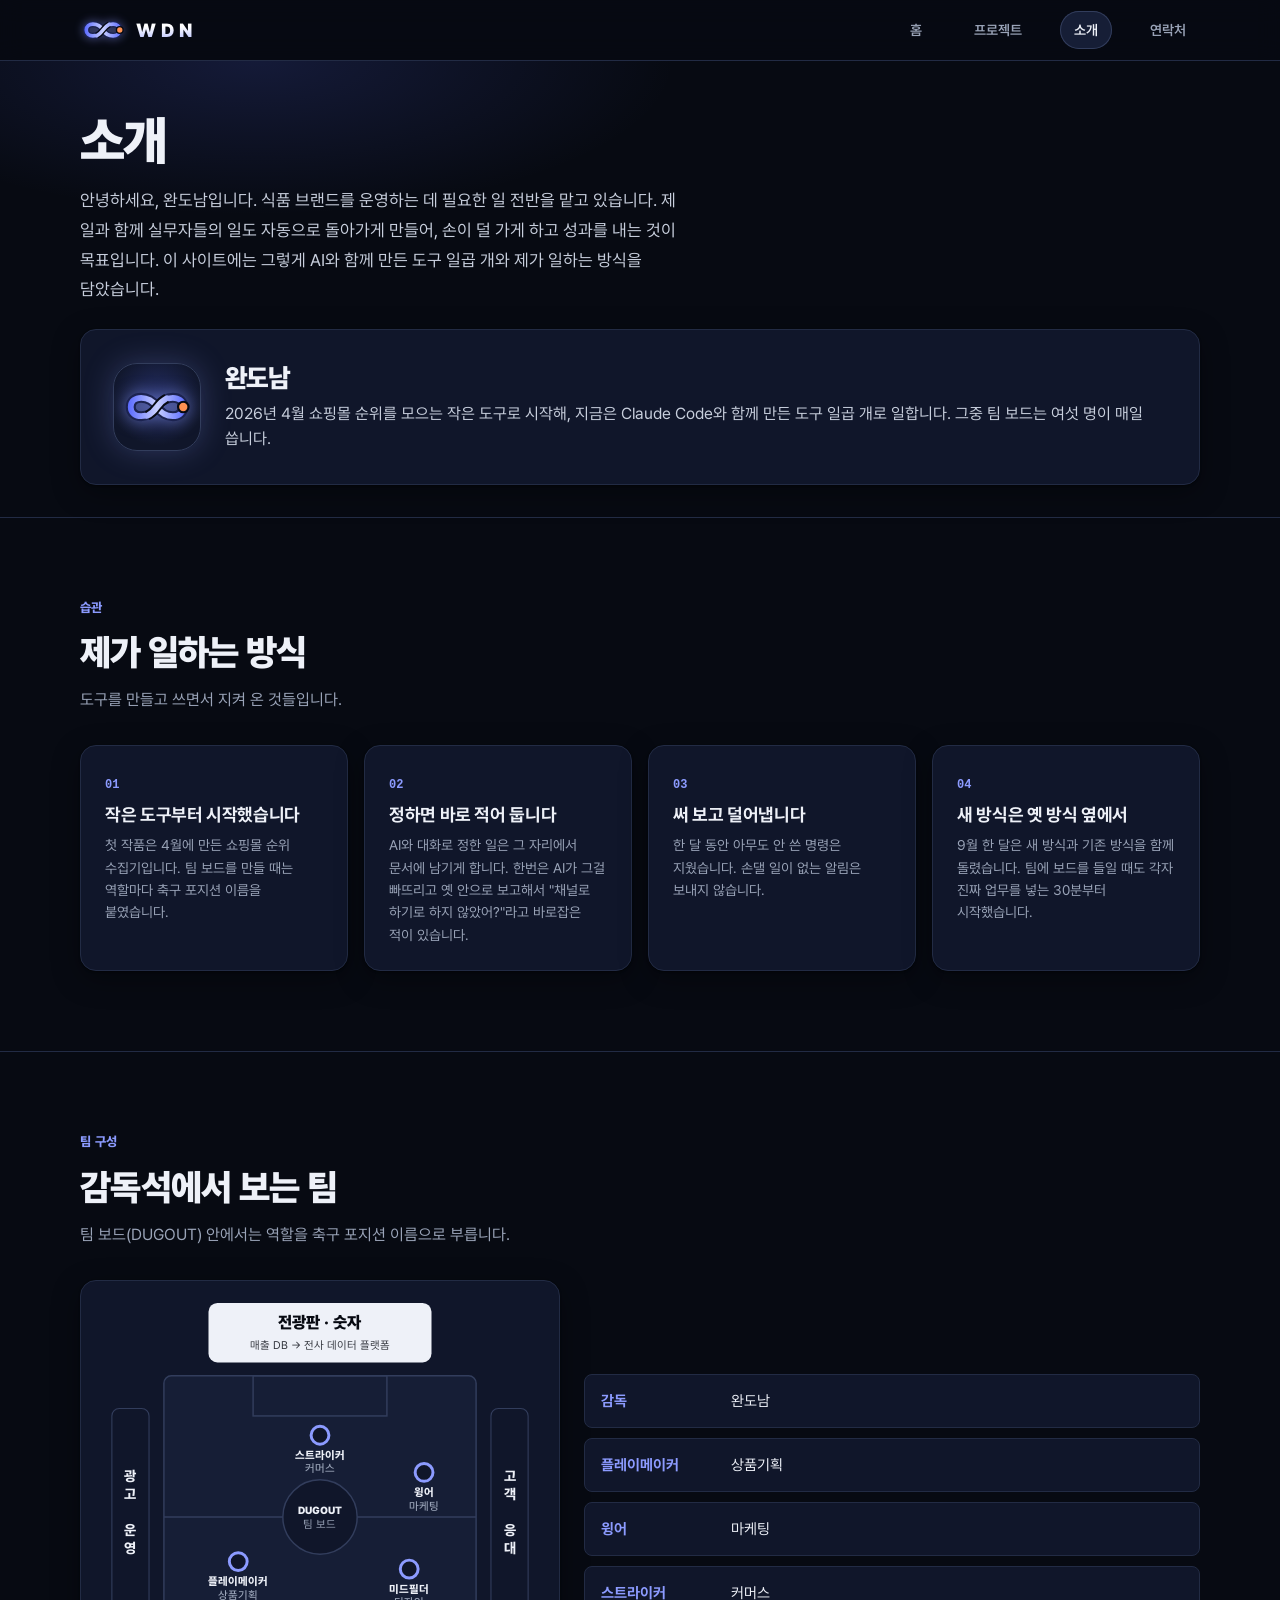
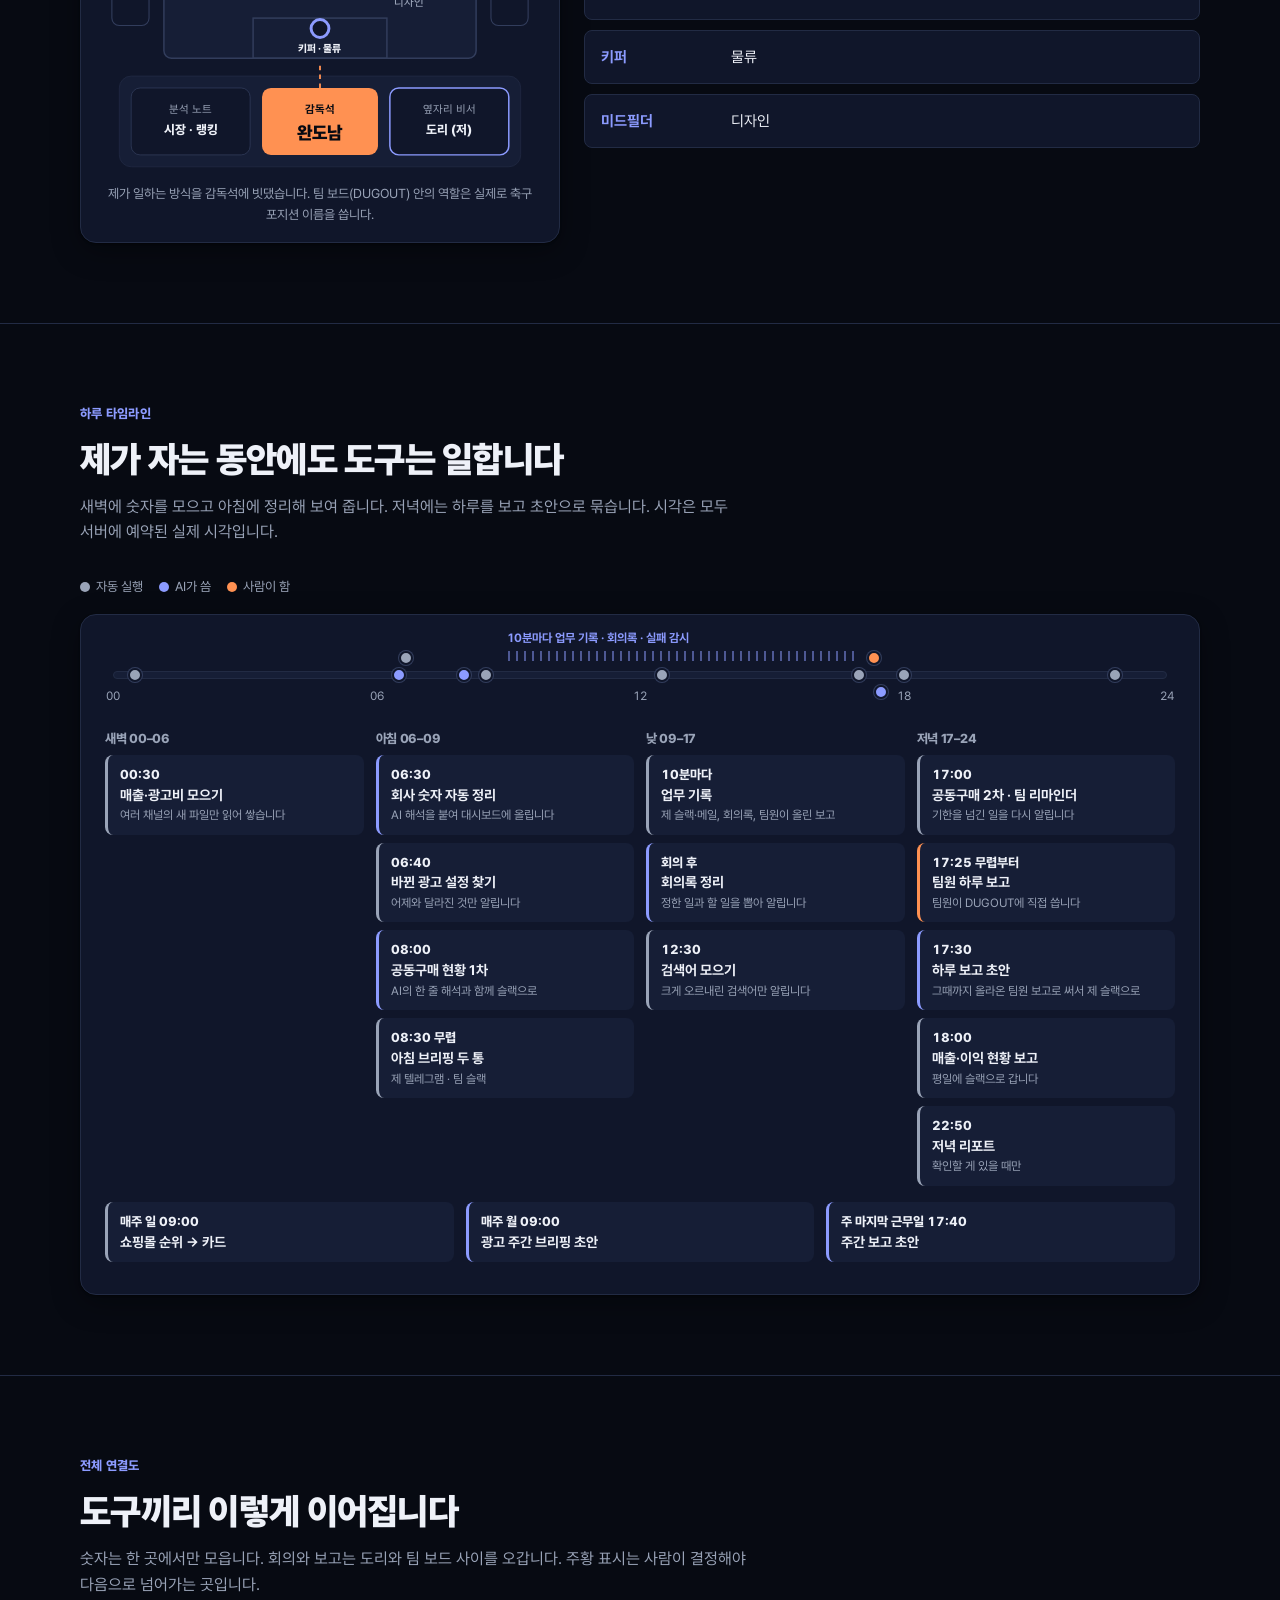
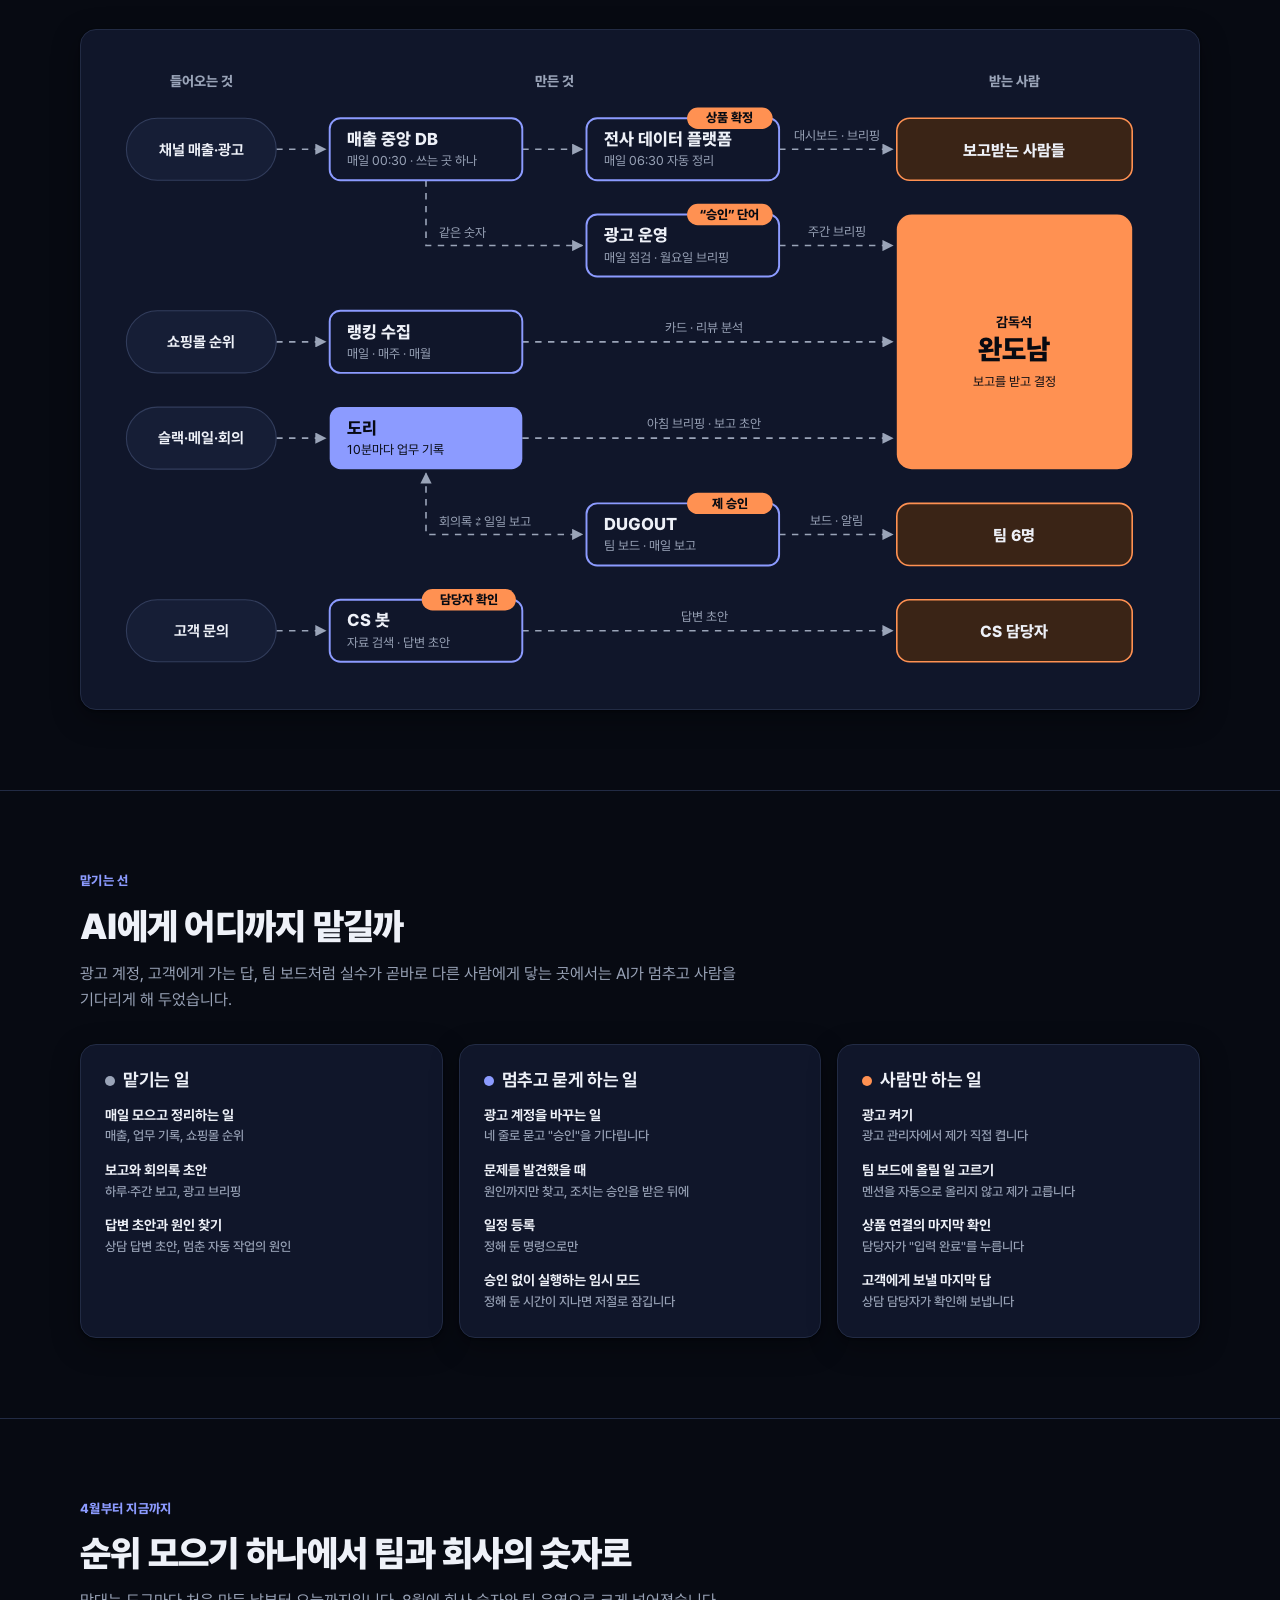
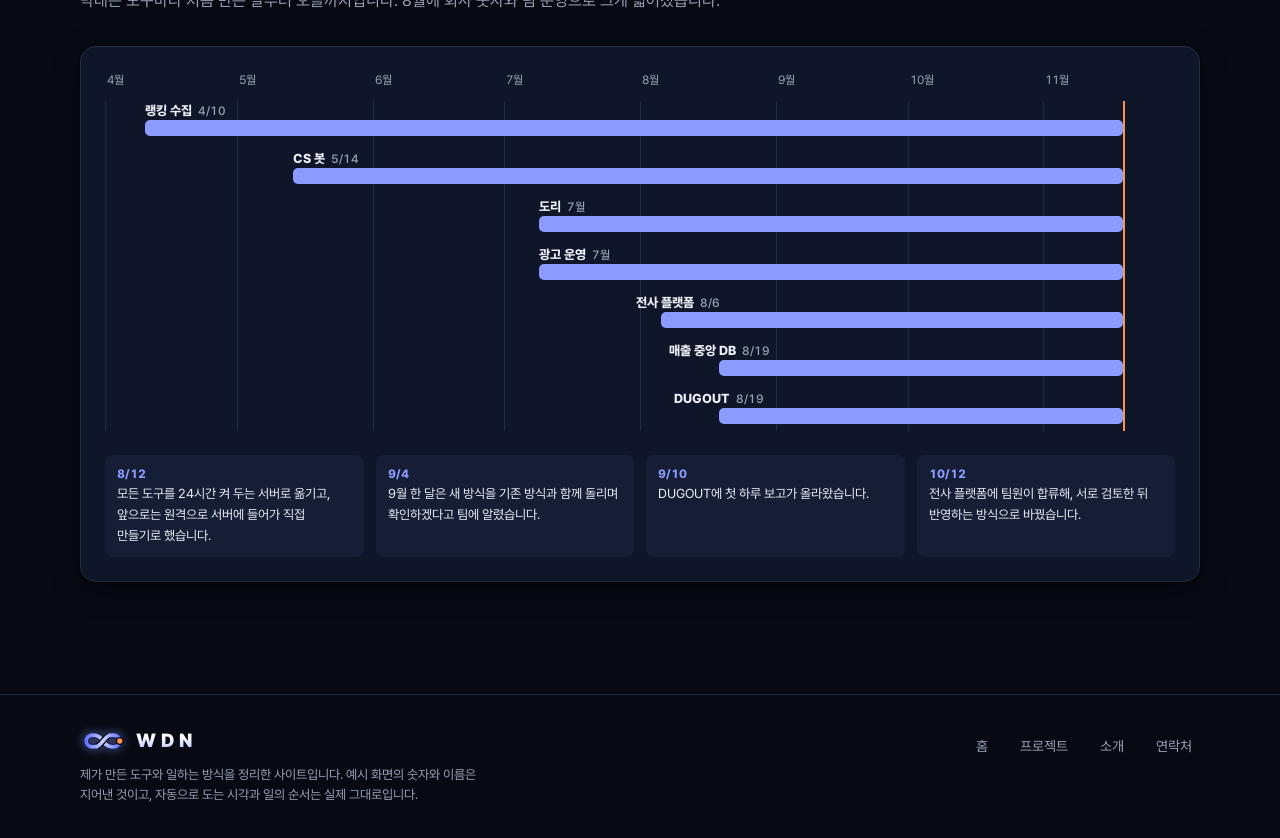
==== about.html @ 09b2d755 "WDN 소개 사이트 첫 게시 Co-Authored-By: Claude Fable 5.2 <noreply@anthropic.com>" ====
<!doctype html>
<html lang="ko">
<head>
<meta charset="utf-8">
<meta name="viewport" content="width=device-width, initial-scale=1">
<title>소개 · WANDONAM</title>
<meta name="description" content="완도남입니다. 제가 일하는 방식과 하루, 도구끼리 이어진 모습을 담았습니다">
<meta property="og:title" content="소개 · WANDONAM">
<meta property="og:description" content="완도남입니다. 제가 일하는 방식과 하루, 도구끼리 이어진 모습을 담았습니다">
<meta property="og:type" content="website">
<meta property="og:locale" content="ko_KR">
<meta name="theme-color" content="#070A12">
<meta name="robots" content="noindex, nofollow">
<link rel="icon" href="data:image/svg+xml,%3Csvg%20xmlns%3D%22%68ttp%3A%2F%2Fwww%2Ew3%2Eorg%2F2000%2Fsvg%22%20viewBox%3D%220%20-7%2040%2038%22%3E%3Cpath%20d%3D%22M20%2012%20C24%205.2%2034.6%205.2%2034.6%2012%20C34.6%2018.8%2024%2018.8%2020%2012%20C16%205.2%205.4%205.2%205.4%2012%20C5.4%2018.8%2016%2018.8%2020%2012%20Z%22%20fill%3D%22none%22%20stroke%3D%22%237E8CFF%22%20stroke-width%3D%225%22%20stroke-linejoin%3D%22round%22%2F%3E%3Cpath%20d%3D%22M14.6%2016.9%20C17%2015.6%2018.6%2014%2020%2012%20C21.4%2010%2023%208.4%2025.4%207.1%22%20fill%3D%22none%22%20stroke%3D%22%23070A12%22%20stroke-width%3D%227%22%2F%3E%3Cpath%20d%3D%22M14.6%2016.9%20C17%2015.6%2018.6%2014%2020%2012%20C21.4%2010%2023%208.4%2025.4%207.1%22%20fill%3D%22none%22%20stroke%3D%22%23AEB8FF%22%20stroke-width%3D%225%22%20stroke-linecap%3D%22round%22%2F%3E%3Ccircle%20cx%3D%2234.6%22%20cy%3D%2212%22%20r%3D%224%22%20fill%3D%22%23FF9152%22%2F%3E%3C%2Fsvg%3E">
<link rel="stylesheet" href="assets/site.css">
</head>
<body>
<script>document.documentElement.classList.add('js');</script>
<a class="skip" href="#main">본문으로 건너뛰기</a>
<header class="top">
  <div class="wrap">
    <a class="logo" href="index.html" aria-label="WDN 홈"><span class="logo-mark"><svg class="mark" viewBox="0 0 40 24" aria-hidden="true" focusable="false"><defs><linearGradient id="lgh" x1="4" y1="0" x2="36" y2="0" gradientUnits="userSpaceOnUse"><stop offset="0" stop-color="#5B6BFF"/><stop offset=".5" stop-color="#C9D0FF"/><stop offset="1" stop-color="#5B6BFF"/></linearGradient></defs><path d="M20 12 C24 5.2 34.6 5.2 34.6 12 C34.6 18.8 24 18.8 20 12 C16 5.2 5.4 5.2 5.4 12 C5.4 18.8 16 18.8 20 12 Z" fill="none" stroke="#1C2350" stroke-width="5.6" stroke-linejoin="round"/><path d="M20 12 C24 5.2 34.6 5.2 34.6 12 C34.6 18.8 24 18.8 20 12 C16 5.2 5.4 5.2 5.4 12 C5.4 18.8 16 18.8 20 12 Z" fill="none" stroke="url(#lgh)" stroke-width="3.2" stroke-linejoin="round"/><path d="M14.6 16.9 C17 15.6 18.6 14 20 12 C21.4 10 23 8.4 25.4 7.1" fill="none" stroke="#070A12" stroke-width="5.4" stroke-linecap="butt"/><path d="M14.6 16.9 C17 15.6 18.6 14 20 12 C21.4 10 23 8.4 25.4 7.1" fill="none" stroke="url(#lgh)" stroke-width="3.2" stroke-linecap="round"/><circle class="dot" cx="34.6" cy="12" r="2.9" fill="#FF9152" stroke="#070A12" stroke-width="1.2"/></svg></span><b class="logo-word">WDN</b></a>
    <button class="nav-toggle" id="navToggle" type="button" aria-label="메뉴 열기" aria-expanded="false" aria-controls="siteNav"><span></span><span></span><span></span></button>
    <nav class="site-nav" id="siteNav" aria-label="사이트 메뉴"><a href="index.html">홈</a><a href="projects.html">프로젝트</a><a href="about.html" aria-current="page">소개</a><a href="contact.html">연락처</a></nav>
  </div>
</header>
<main id="main">

<section class="page-head"><div class="wrap">
  <h1>소개</h1>
  <p class="lead greet">안녕하세요, 완도남입니다. 식품 브랜드를 운영하는 데 필요한 일 전반을 맡고 있습니다. 제 일과 함께 실무자들의 일도 자동으로 돌아가게 만들어, 손이 덜 가게 하고 성과를 내는 것이 목표입니다. 이 사이트에는 그렇게 AI와 함께 만든 도구 일곱 개와 제가 일하는 방식을 담았습니다.</p>
</div></section>
<div class="wrap" style="padding-bottom:var(--s6)"><div class="card intro-card reveal">
  <div class="avatar" aria-hidden="true"><svg class="mark big" viewBox="0 0 40 24" aria-hidden="true" focusable="false"><defs><linearGradient id="lga" x1="4" y1="0" x2="36" y2="0" gradientUnits="userSpaceOnUse"><stop offset="0" stop-color="#5B6BFF"/><stop offset=".5" stop-color="#C9D0FF"/><stop offset="1" stop-color="#5B6BFF"/></linearGradient></defs><path d="M20 12 C24 5.2 34.6 5.2 34.6 12 C34.6 18.8 24 18.8 20 12 C16 5.2 5.4 5.2 5.4 12 C5.4 18.8 16 18.8 20 12 Z" fill="none" stroke="#1C2350" stroke-width="5.6" stroke-linejoin="round"/><path d="M20 12 C24 5.2 34.6 5.2 34.6 12 C34.6 18.8 24 18.8 20 12 C16 5.2 5.4 5.2 5.4 12 C5.4 18.8 16 18.8 20 12 Z" fill="none" stroke="url(#lga)" stroke-width="3.2" stroke-linejoin="round"/><path d="M14.6 16.9 C17 15.6 18.6 14 20 12 C21.4 10 23 8.4 25.4 7.1" fill="none" stroke="#070A12" stroke-width="5.4" stroke-linecap="butt"/><path d="M14.6 16.9 C17 15.6 18.6 14 20 12 C21.4 10 23 8.4 25.4 7.1" fill="none" stroke="url(#lga)" stroke-width="3.2" stroke-linecap="round"/><circle class="dot" cx="34.6" cy="12" r="2.9" fill="#FF9152" stroke="#070A12" stroke-width="1.2"/></svg></div>
  <div><h2>완도남</h2><p>2026년 4월 쇼핑몰 순위를 모으는 작은 도구로 시작해, 지금은 Claude Code와 함께 만든 도구 일곱 개로 일합니다. 그중 팀 보드는 여섯 명이 매일 씁니다.</p></div>
</div></div>
<section class="sec reveal" id="who"><div class="wrap">
  <div class="sec-head"><div class="kicker">습관</div><h2>제가 일하는 방식</h2><p>도구를 만들고 쓰면서 지켜 온 것들입니다.</p></div>
  <div class="who-grid"><div class="card who-card"><span class="n">01</span><h3>작은 도구부터 시작했습니다</h3><p>첫 작품은 4월에 만든 쇼핑몰 순위 수집기입니다. 팀 보드를 만들 때는 역할마다 축구 포지션 이름을 붙였습니다.</p></div><div class="card who-card"><span class="n">02</span><h3>정하면 바로 적어 둡니다</h3><p>AI와 대화로 정한 일은 그 자리에서 문서에 남기게 합니다. 한번은 AI가 그걸 빠뜨리고 옛 안으로 보고해서 "채널로 하기로 하지 않았어?"라고 바로잡은 적이 있습니다.</p></div><div class="card who-card"><span class="n">03</span><h3>써 보고 덜어냅니다</h3><p>한 달 동안 아무도 안 쓴 명령은 지웠습니다. 손댈 일이 없는 알림은 보내지 않습니다.</p></div><div class="card who-card"><span class="n">04</span><h3>새 방식은 옛 방식 옆에서</h3><p>9월 한 달은 새 방식과 기존 방식을 함께 돌렸습니다. 팀에 보드를 들일 때도 각자 진짜 업무를 넣는 30분부터 시작했습니다.</p></div></div>
</div></section>
<section class="sec reveal" id="team"><div class="wrap">
  <div class="sec-head"><div class="kicker">팀 구성</div><h2>감독석에서 보는 팀</h2><p>팀 보드(DUGOUT) 안에서는 역할을 축구 포지션 이름으로 부릅니다.</p></div>
  <div class="team-fig"><figure class="fig">
      <svg class="big" viewBox="0 0 600 640" role="img" aria-labelledby="heroT heroD">
        <title id="heroT">제가 일하는 방식 — 감독석 배치도</title>
        <desc id="heroD">경기장 아래 감독석에 제가 있고, 옆자리에 비서 도리와 시장 분석 노트가 있습니다. 경기장에는 팀 보드의 다섯 포지션, 위쪽 전광판에는 숫자, 왼쪽 광고판에는 광고 운영, 오른쪽 관중석에는 고객 응대가 있습니다.</desc>
        <rect x="150" y="8" width="300" height="80" rx="12" fill="var(--ink)"/>
        <text x="300" y="42" text-anchor="middle" font-size="22" font-weight="900" fill="var(--bg)">전광판 · 숫자</text>
        <text x="300" y="70" text-anchor="middle" font-size="15" fill="var(--bg)" opacity=".8">매출 DB → 전사 데이터 플랫폼</text>
        <rect x="90" y="106" width="420" height="380" rx="10" fill="var(--surface-2)" stroke="var(--line-2)" stroke-width="2"/>
        <line x1="90" y1="296" x2="510" y2="296" stroke="var(--line-2)" stroke-width="2"/>
        <circle cx="300" cy="296" r="50" fill="var(--surface)" stroke="var(--line-2)" stroke-width="2"/>
        <rect x="210" y="106" width="180" height="54" fill="none" stroke="var(--line-2)" stroke-width="2"/>
        <rect x="210" y="432" width="180" height="54" fill="none" stroke="var(--line-2)" stroke-width="2"/>
        <text x="300" y="292" text-anchor="middle" font-size="14" font-weight="900" fill="var(--ink)">DUGOUT</text>
        <text x="300" y="311" text-anchor="middle" font-size="15" fill="var(--muted)">팀 보드</text>
        <g font-size="15" font-weight="800" fill="var(--ink)" text-anchor="middle">
          <circle cx="300" cy="186" r="12" fill="var(--surface)" stroke="var(--brand)" stroke-width="4"/>
          <text x="300" y="218">스트라이커</text><text x="300" y="236" font-size="15" font-weight="500" fill="var(--muted)">커머스</text>
          <circle cx="440" cy="236" r="12" fill="var(--surface)" stroke="var(--brand)" stroke-width="4"/>
          <text x="440" y="268">윙어</text><text x="440" y="286" font-size="15" font-weight="500" fill="var(--muted)">마케팅</text>
          <circle cx="190" cy="356" r="12" fill="var(--surface)" stroke="var(--brand)" stroke-width="4"/>
          <text x="190" y="388">플레이메이커</text><text x="190" y="406" font-size="15" font-weight="500" fill="var(--muted)">상품기획</text>
          <circle cx="300" cy="446" r="12" fill="var(--surface)" stroke="var(--brand)" stroke-width="4"/>
          <text x="300" y="477" font-size="14">키퍼 · 물류</text>
          <circle cx="420" cy="366" r="12" fill="var(--surface)" stroke="var(--brand)" stroke-width="4"/>
          <text x="420" y="398">미드필더</text><text x="420" y="416" font-size="15" font-weight="500" fill="var(--muted)">디자인</text>
        </g>
        <rect x="20" y="150" width="50" height="292" rx="10" fill="var(--surface)" stroke="var(--line-2)" stroke-width="1.5"/>
        <text x="45" text-anchor="middle" font-size="19" font-weight="800" fill="var(--ink)"><tspan x="45" y="248">광</tspan><tspan x="45" y="272">고</tspan><tspan x="45" y="320">운</tspan><tspan x="45" y="344">영</tspan></text>
        <rect x="530" y="150" width="50" height="292" rx="10" fill="var(--surface)" stroke="var(--line-2)" stroke-width="1.5"/>
        <text x="555" text-anchor="middle" font-size="19" font-weight="800" fill="var(--ink)"><tspan x="555" y="248">고</tspan><tspan x="555" y="272">객</tspan><tspan x="555" y="320">응</tspan><tspan x="555" y="344">대</tspan></text>
        <rect x="30" y="510" width="540" height="122" rx="16" fill="var(--surface-2)" stroke="var(--line)"/>
        <rect x="46" y="526" width="160" height="90" rx="12" fill="var(--surface)" stroke="var(--line-2)"/>
        <text x="126" y="560" text-anchor="middle" font-size="15" fill="var(--muted)">분석 노트</text>
        <text x="126" y="588" text-anchor="middle" font-size="17" font-weight="800" fill="var(--ink)">시장 · 랭킹</text>
        <rect x="222" y="526" width="156" height="90" rx="12" fill="var(--human)"/>
        <text x="300" y="560" text-anchor="middle" font-size="15" fill="var(--human-ink)" font-weight="700">감독석</text>
        <text x="300" y="594" text-anchor="middle" font-size="24" font-weight="900" fill="var(--human-ink)">완도남</text>
        <rect x="394" y="526" width="160" height="90" rx="12" fill="var(--surface)" stroke="var(--brand)" stroke-width="2"/>
        <text x="474" y="560" text-anchor="middle" font-size="15" fill="var(--muted)">옆자리 비서</text>
        <text x="474" y="588" text-anchor="middle" font-size="17" font-weight="800" fill="var(--ink)">도리 (저)</text>
        <path d="M300 526 V490" stroke="var(--human)" stroke-width="2.5" class="flowline" fill="none"/>
      </svg>
      <div class="mini" role="img" aria-label="제가 일하는 방식 — 감독석 배치도 (간단히)">
        <div class="score">전광판 · 숫자<span>매출 DB → 전사 데이터 플랫폼</span></div>
        <div>광고판<span>광고 운영</span></div>
        <div class="field">경기장<span>DUGOUT 팀 보드 · 6명</span></div>
        <div>관중석<span>고객 응대</span></div>
        <div>분석 노트<span>시장 · 랭킹</span></div>
        <div class="boss">감독석<span>완도남</span></div>
        <div class="dori">옆자리<span>비서 도리</span></div>
      </div>
      <figcaption class="figcap">제가 일하는 방식을 감독석에 빗댔습니다. 팀 보드(DUGOUT) 안의 역할은 실제로 축구 포지션 이름을 씁니다.</figcaption>
    </figure><ul class="roles">
  <li><b>감독</b>완도남</li>
  <li><b>플레이메이커</b>상품기획</li>
  <li><b>윙어</b>마케팅</li>
  <li><b>스트라이커</b>커머스</li>
  <li><b>키퍼</b>물류</li>
  <li><b>미드필더</b>디자인</li>
</ul></div>
</div></section>
<section class="sec reveal" id="day">
  <div class="wrap">
    <div class="sec-head">
      <div class="kicker">하루 타임라인</div>
      <h2>제가 자는 동안에도 도구는 일합니다</h2>
      <p>새벽에 숫자를 모으고 아침에 정리해 보여 줍니다. 저녁에는 하루를 보고 초안으로 묶습니다. 시각은 모두 서버에 예약된 실제 시각입니다.</p>
    </div>
    <div class="legend"><span><i class="dot d-auto"></i>자동 실행</span><span><i class="dot d-ai"></i>AI가 씀</span><span><i class="dot d-hu"></i>사람이 함</span></div>
    <div class="card day">
      <div class="track" aria-hidden="true">
        <div class="bar"></div>
        <div class="tick"></div><div class="tick-lb">10분마다 업무 기록 · 회의록 · 실패 감시</div>
        <span class="ev" style="left:2.1%"></span>
        <span class="ev ai" style="left:27.1%"></span>
        <span class="ev lv-up" style="left:27.8%"></span>
        <span class="ev ai" style="left:33.3%"></span>
        <span class="ev" style="left:35.4%"></span>
        <span class="ev" style="left:52.1%"></span>
        <span class="ev" style="left:70.8%"></span>
        <span class="ev hu lv-up" style="left:72.2%"></span>
        <span class="ev ai lv-dn" style="left:72.9%"></span>
        <span class="ev" style="left:75%"></span>
        <span class="ev" style="left:95.1%"></span>
        <span class="h" style="left:0%">00</span><span class="h mid" style="left:25%">06</span><span class="h" style="left:50%">12</span><span class="h mid" style="left:75%">18</span><span class="h" style="left:100%">24</span>
      </div>
      <div class="bands">
        <div class="band"><h3>새벽 00–06</h3>
          <div class="ev-card"><div class="t">00:30</div><div class="w">매출·광고비 모으기</div><div class="s">여러 채널의 새 파일만 읽어 쌓습니다</div></div>
        </div>
        <div class="band"><h3>아침 06–09</h3>
          <div class="ev-card ai"><div class="t">06:30</div><div class="w">회사 숫자 자동 정리</div><div class="s">AI 해석을 붙여 대시보드에 올립니다</div></div>
          <div class="ev-card"><div class="t">06:40</div><div class="w">바뀐 광고 설정 찾기</div><div class="s">어제와 달라진 것만 알립니다</div></div>
          <div class="ev-card ai"><div class="t">08:00</div><div class="w">공동구매 현황 1차</div><div class="s">AI의 한 줄 해석과 함께 슬랙으로</div></div>
          <div class="ev-card"><div class="t">08:30 무렵</div><div class="w">아침 브리핑 두 통</div><div class="s">제 텔레그램 · 팀 슬랙</div></div>
        </div>
        <div class="band"><h3>낮 09–17</h3>
          <div class="ev-card"><div class="t">10분마다</div><div class="w">업무 기록</div><div class="s">제 슬랙·메일, 회의록, 팀원이 올린 보고</div></div>
          <div class="ev-card ai"><div class="t">회의 후</div><div class="w">회의록 정리</div><div class="s">정한 일과 할 일을 뽑아 알립니다</div></div>
          <div class="ev-card"><div class="t">12:30</div><div class="w">검색어 모으기</div><div class="s">크게 오르내린 검색어만 알립니다</div></div>
        </div>
        <div class="band"><h3>저녁 17–24</h3>
          <div class="ev-card"><div class="t">17:00</div><div class="w">공동구매 2차 · 팀 리마인더</div><div class="s">기한을 넘긴 일을 다시 알립니다</div></div>
          <div class="ev-card hu"><div class="t">17:25 무렵부터</div><div class="w">팀원 하루 보고</div><div class="s">팀원이 DUGOUT에 직접 씁니다</div></div>
          <div class="ev-card ai"><div class="t">17:30</div><div class="w">하루 보고 초안</div><div class="s">그때까지 올라온 팀원 보고로 써서 제 슬랙으로</div></div>
          <div class="ev-card"><div class="t">18:00</div><div class="w">매출·이익 현황 보고</div><div class="s">평일에 슬랙으로 갑니다</div></div>
          <div class="ev-card"><div class="t">22:50</div><div class="w">저녁 리포트</div><div class="s">확인할 게 있을 때만</div></div>
        </div>
      </div>
      <div class="weekly">
        <div class="ev-card"><div class="t">매주 일 09:00</div><div class="w">쇼핑몰 순위 → 카드</div></div>
        <div class="ev-card ai"><div class="t">매주 월 09:00</div><div class="w">광고 주간 브리핑 초안</div></div>
        <div class="ev-card ai"><div class="t">주 마지막 근무일 17:40</div><div class="w">주간 보고 초안</div></div>
      </div>
    </div>
  </div>
</section>
<section class="sec reveal" id="map">
  <div class="wrap">
    <div class="sec-head">
      <div class="kicker">전체 연결도</div>
      <h2>도구끼리 이렇게 이어집니다</h2>
      <p>숫자는 한 곳에서만 모읍니다. 회의와 보고는 도리와 팀 보드 사이를 오갑니다. 주황 표시는 사람이 결정해야 다음으로 넘어가는 곳입니다.</p>
    </div>
    <div class="card map">
      <svg class="m-desk" viewBox="0 70 1000 590" role="img" aria-labelledby="mapT">
        <title id="mapT">도구 전체 연결도</title>
        <defs><marker id="ad" viewBox="0 0 10 10" refX="9" refY="5" markerWidth="7" markerHeight="7" orient="auto-start-reverse"><path d="M0 0 L10 5 L0 10z" fill="var(--muted)"/></marker></defs>
        <g font-size="13" font-weight="800" fill="var(--muted)" text-anchor="middle">
          <text x="90" y="100">들어오는 것</text><text x="420" y="100">만든 것</text><text x="850" y="100">받는 사람</text>
        </g>
        <g stroke="var(--muted)" stroke-width="1.5" fill="none" marker-end="url(#ad)">
          <path class="flowline" d="M160 159 H206"/><path class="flowline" d="M390 159 H446"/><path class="flowline" d="M630 159 H736"/>
          <path class="flowline" d="M300 188 V249 H446"/><path class="flowline" d="M630 249 H736"/>
          <path class="flowline" d="M160 339 H206"/><path class="flowline" d="M390 339 H736"/>
          <path class="flowline" d="M160 429 H206"/><path class="flowline" d="M390 429 H736"/>
          <path class="flowline" d="M300 462 V519 H446" marker-start="url(#ad)"/><path class="flowline" d="M630 519 H736"/>
          <path class="flowline" d="M160 609 H206"/><path class="flowline" d="M390 609 H736"/>
        </g>
        <g font-size="12" fill="var(--muted)" text-anchor="middle">
          <text x="684" y="150">대시보드 · 브리핑</text>
          <text x="312" y="241" text-anchor="start">같은 숫자</text>
          <text x="684" y="240">주간 브리핑</text>
          <text x="560" y="330">카드 · 리뷰 분석</text>
          <text x="560" y="420">아침 브리핑 · 보고 초안</text>
          <text x="312" y="511" text-anchor="start">회의록 ⇄ 일일 보고</text>
          <text x="684" y="510">보드 · 알림</text>
          <text x="560" y="600">답변 초안</text>
        </g>
        <g font-size="14" font-weight="700" fill="var(--ink)" text-anchor="middle">
          <rect x="20" y="130" width="140" height="58" rx="29" fill="var(--surface-2)" stroke="var(--line-2)"/><text x="90" y="164">채널 매출·광고</text>
          <rect x="20" y="310" width="140" height="58" rx="29" fill="var(--surface-2)" stroke="var(--line-2)"/><text x="90" y="344">쇼핑몰 순위</text>
          <rect x="20" y="400" width="140" height="58" rx="29" fill="var(--surface-2)" stroke="var(--line-2)"/><text x="90" y="434">슬랙·메일·회의</text>
          <rect x="20" y="580" width="140" height="58" rx="29" fill="var(--surface-2)" stroke="var(--line-2)"/><text x="90" y="614">고객 문의</text>
        </g>
        <g fill="var(--ink)">
          <rect x="210" y="130" width="180" height="58" rx="10" fill="var(--surface)" stroke="var(--brand)" stroke-width="1.8"/>
          <text x="226" y="155" font-size="16" font-weight="800">매출 중앙 DB</text><text x="226" y="174" font-size="12" fill="var(--muted)">매일 00:30 · 쓰는 곳 하나</text>
          <rect x="450" y="130" width="180" height="58" rx="10" fill="var(--surface)" stroke="var(--brand)" stroke-width="1.8"/>
          <text x="466" y="155" font-size="16" font-weight="800">전사 데이터 플랫폼</text><text x="466" y="174" font-size="12" fill="var(--muted)">매일 06:30 자동 정리</text>
          <rect x="450" y="220" width="180" height="58" rx="10" fill="var(--surface)" stroke="var(--brand)" stroke-width="1.8"/>
          <text x="466" y="245" font-size="16" font-weight="800">광고 운영</text><text x="466" y="264" font-size="12" fill="var(--muted)">매일 점검 · 월요일 브리핑</text>
          <rect x="210" y="310" width="180" height="58" rx="10" fill="var(--surface)" stroke="var(--brand)" stroke-width="1.8"/>
          <text x="226" y="335" font-size="16" font-weight="800">랭킹 수집</text><text x="226" y="354" font-size="12" fill="var(--muted)">매일 · 매주 · 매월</text>
          <rect x="210" y="400" width="180" height="58" rx="10" fill="var(--brand)"/>
          <text x="226" y="425" font-size="16" font-weight="800" fill="var(--brand-ink)">도리</text><text x="226" y="444" font-size="12" fill="var(--brand-ink)">10분마다 업무 기록</text>
          <rect x="450" y="490" width="180" height="58" rx="10" fill="var(--surface)" stroke="var(--brand)" stroke-width="1.8"/>
          <text x="466" y="515" font-size="16" font-weight="800">DUGOUT</text><text x="466" y="534" font-size="12" fill="var(--muted)">팀 보드 · 매일 보고</text>
          <rect x="210" y="580" width="180" height="58" rx="10" fill="var(--surface)" stroke="var(--brand)" stroke-width="1.8"/>
          <text x="226" y="605" font-size="16" font-weight="800">CS 봇</text><text x="226" y="624" font-size="12" fill="var(--muted)">자료 검색 · 답변 초안</text>
        </g>
        <g font-size="12" font-weight="800" fill="var(--human-ink)" text-anchor="middle">
          <rect x="544" y="120" width="80" height="20" rx="10" fill="var(--human)"/><text x="584" y="134">상품 확정</text>
          <rect x="544" y="210" width="80" height="20" rx="10" fill="var(--human)"/><text x="584" y="224">“승인” 단어</text>
          <rect x="544" y="480" width="80" height="20" rx="10" fill="var(--human)"/><text x="584" y="494">제 승인</text>
          <rect x="296" y="570" width="88" height="20" rx="10" fill="var(--human)"/><text x="340" y="584">담당자 확인</text>
        </g>
        <g text-anchor="middle" fill="var(--ink)">
          <rect x="740" y="130" width="220" height="58" rx="12" fill="var(--human-soft)" stroke="var(--human)" stroke-width="1.5"/><text x="850" y="165" font-size="15" font-weight="800">보고받는 사람들</text>
          <rect x="740" y="220" width="220" height="238" rx="14" fill="var(--human)"/>
          <text x="850" y="325" font-size="13" font-weight="700" fill="var(--human-ink)">감독석</text>
          <text x="850" y="355" font-size="26" font-weight="900" fill="var(--human-ink)">완도남</text>
          <text x="850" y="380" font-size="12" fill="var(--human-ink)">보고를 받고 결정</text>
          <rect x="740" y="490" width="220" height="58" rx="12" fill="var(--human-soft)" stroke="var(--human)" stroke-width="1.5"/><text x="850" y="525" font-size="15" font-weight="800">팀 6명</text>
          <rect x="740" y="580" width="220" height="58" rx="12" fill="var(--human-soft)" stroke="var(--human)" stroke-width="1.5"/><text x="850" y="615" font-size="15" font-weight="800">CS 담당자</text>
        </g>
      </svg>
      <svg class="m-mobile" viewBox="0 0 340 748" role="img" aria-labelledby="mapT2">
        <title id="mapT2">도구 전체 연결도 (세로)</title>
        <defs><marker id="am" viewBox="0 0 10 10" refX="9" refY="5" markerWidth="6" markerHeight="6" orient="auto-start-reverse"><path d="M0 0 L10 5 L0 10z" fill="var(--muted)"/></marker></defs>
        <g font-size="13" font-weight="800" fill="var(--brand)"><text x="14" y="18">숫자</text><text x="14" y="290">시장</text><text x="14" y="424">업무</text><text x="14" y="626">고객</text></g>
        <g stroke="var(--muted)" stroke-width="1.5" fill="none" marker-end="url(#am)">
          <path class="flowline" d="M114 58 V76"/><path class="flowline" d="M114 126 V144"/><path class="flowline" d="M214 170 H234"/>
          <path class="flowline" d="M14 102 H6 V238 H12"/><path class="flowline" d="M214 238 H234"/>
          <path class="flowline" d="M114 328 V346"/><path class="flowline" d="M214 372 H234"/>
          <path class="flowline" d="M114 462 V480"/><path class="flowline" d="M214 506 H234"/>
          <path class="flowline" d="M114 532 V548" marker-start="url(#am)"/><path class="flowline" d="M214 574 H234"/>
          <path class="flowline" d="M114 664 V682"/><path class="flowline" d="M214 708 H234"/>
        </g>
        <g font-size="13" font-weight="700" fill="var(--ink)" text-anchor="middle">
          <rect x="14" y="28" width="200" height="30" rx="15" fill="var(--surface-2)" stroke="var(--line-2)"/><text x="114" y="48">채널 매출·광고</text>
          <rect x="14" y="298" width="200" height="30" rx="15" fill="var(--surface-2)" stroke="var(--line-2)"/><text x="114" y="318">쇼핑몰 순위</text>
          <rect x="14" y="432" width="200" height="30" rx="15" fill="var(--surface-2)" stroke="var(--line-2)"/><text x="114" y="452">슬랙·메일·회의</text>
          <rect x="14" y="634" width="200" height="30" rx="15" fill="var(--surface-2)" stroke="var(--line-2)"/><text x="114" y="654">고객 문의</text>
        </g>
        <g fill="var(--ink)">
          <rect x="14" y="78" width="200" height="48" rx="9" fill="var(--surface)" stroke="var(--brand)" stroke-width="1.8"/><text x="26" y="99" font-size="14" font-weight="800">매출 중앙 DB</text><text x="26" y="117" font-size="12" fill="var(--muted)">매일 00:30</text>
          <rect x="14" y="146" width="200" height="48" rx="9" fill="var(--surface)" stroke="var(--brand)" stroke-width="1.8"/><text x="26" y="167" font-size="14" font-weight="800">전사 데이터 플랫폼</text><text x="26" y="185" font-size="12" fill="var(--muted)">06:30 자동 정리</text>
          <rect x="14" y="214" width="200" height="48" rx="9" fill="var(--surface)" stroke="var(--brand)" stroke-width="1.8"/><text x="26" y="235" font-size="14" font-weight="800">광고 운영</text><text x="26" y="253" font-size="12" fill="var(--muted)">06:40 점검</text>
          <rect x="14" y="348" width="200" height="48" rx="9" fill="var(--surface)" stroke="var(--brand)" stroke-width="1.8"/><text x="26" y="369" font-size="14" font-weight="800">랭킹 수집</text><text x="26" y="387" font-size="12" fill="var(--muted)">매일·매주·매월</text>
          <rect x="14" y="482" width="200" height="48" rx="9" fill="var(--brand)"/><text x="26" y="503" font-size="14" font-weight="800" fill="var(--brand-ink)">도리</text><text x="26" y="521" font-size="12" fill="var(--brand-ink)">10분마다 업무 기록</text>
          <rect x="14" y="550" width="200" height="48" rx="9" fill="var(--surface)" stroke="var(--brand)" stroke-width="1.8"/><text x="26" y="571" font-size="14" font-weight="800">DUGOUT</text><text x="26" y="589" font-size="12" fill="var(--muted)">팀 보드</text>
          <rect x="14" y="684" width="200" height="48" rx="9" fill="var(--surface)" stroke="var(--brand)" stroke-width="1.8"/><text x="26" y="705" font-size="14" font-weight="800">CS 봇</text><text x="26" y="723" font-size="12" fill="var(--muted)">답변 초안</text>
        </g>
        <g font-size="12" font-weight="800" fill="var(--human-ink)" text-anchor="middle">
          <rect x="150" y="168" width="60" height="18" rx="9" fill="var(--human)"/><text x="180" y="181">상품 확정</text>
          <rect x="150" y="236" width="60" height="18" rx="9" fill="var(--human)"/><text x="180" y="249">“승인”</text>
          <rect x="150" y="572" width="60" height="18" rx="9" fill="var(--human)"/><text x="180" y="585">제 승인</text>
          <rect x="138" y="706" width="72" height="18" rx="9" fill="var(--human)"/><text x="174" y="719">담당자 확인</text>
        </g>
        <g text-anchor="middle" font-size="13" font-weight="800">
          <rect x="236" y="146" width="96" height="48" rx="9" fill="var(--human-soft)" stroke="var(--human)"/><text x="284" y="166" fill="var(--ink)">보고받는</text><text x="284" y="183" fill="var(--ink)">사람들</text>
          <rect x="236" y="214" width="96" height="48" rx="9" fill="var(--human)"/><text x="284" y="243" fill="var(--human-ink)">완도남</text>
          <rect x="236" y="348" width="96" height="48" rx="9" fill="var(--human)"/><text x="284" y="377" fill="var(--human-ink)">완도남</text>
          <rect x="236" y="482" width="96" height="48" rx="9" fill="var(--human)"/><text x="284" y="511" fill="var(--human-ink)">완도남</text>
          <rect x="236" y="550" width="96" height="48" rx="9" fill="var(--human-soft)" stroke="var(--human)"/><text x="284" y="579" fill="var(--ink)">팀 6명</text>
          <rect x="236" y="684" width="96" height="48" rx="9" fill="var(--human-soft)" stroke="var(--human)"/><text x="284" y="713" fill="var(--ink)">CS 담당자</text>
        </g>
      </svg>
    </div>
  </div>
</section>
<section class="sec reveal" id="rules"><div class="wrap">
  <div class="sec-head"><div class="kicker">맡기는 선</div><h2>AI에게 어디까지 맡길까</h2><p>광고 계정, 고객에게 가는 답, 팀 보드처럼 실수가 곧바로 다른 사람에게 닿는 곳에서는 AI가 멈추고 사람을 기다리게 해 두었습니다.</p></div>
  <div class="rules">
    <div class="card rule"><div class="hd"><i class="dot d-auto"></i><h3>맡기는 일</h3></div>
      <ul><li>매일 모으고 정리하는 일<span>매출, 업무 기록, 쇼핑몰 순위</span></li><li>보고와 회의록 초안<span>하루·주간 보고, 광고 브리핑</span></li><li>답변 초안과 원인 찾기<span>상담 답변 초안, 멈춘 자동 작업의 원인</span></li></ul></div>
    <div class="card rule"><div class="hd"><i class="dot d-ai"></i><h3>멈추고 묻게 하는 일</h3></div>
      <ul><li>광고 계정을 바꾸는 일<span>네 줄로 묻고 "승인"을 기다립니다</span></li><li>문제를 발견했을 때<span>원인까지만 찾고, 조치는 승인을 받은 뒤에</span></li><li>일정 등록<span>정해 둔 명령으로만</span></li><li>승인 없이 실행하는 임시 모드<span>정해 둔 시간이 지나면 저절로 잠깁니다</span></li></ul></div>
    <div class="card rule"><div class="hd"><i class="dot d-hu"></i><h3>사람만 하는 일</h3></div>
      <ul><li>광고 켜기<span>광고 관리자에서 제가 직접 켭니다</span></li><li>팀 보드에 올릴 일 고르기<span>멘션을 자동으로 올리지 않고 제가 고릅니다</span></li><li>상품 연결의 마지막 확인<span>담당자가 "입력 완료"를 누릅니다</span></li><li>고객에게 보낼 마지막 답<span>상담 담당자가 확인해 보냅니다</span></li></ul></div>
  </div>
</div></section>
<section class="sec reveal" id="growth">
  <div class="wrap">
    <div class="sec-head">
      <div class="kicker">4월부터 지금까지</div>
      <h2>순위 모으기 하나에서 팀과 회사의 숫자로</h2>
      <p>막대는 도구마다 처음 만든 날부터 오늘까지입니다. 8월에 회사 숫자와 팀 운영으로 크게 넓어졌습니다.</p>
    </div>
    <div class="card gantt">
      <div class="g-scale" aria-hidden="true"><span style="left:0%">4월</span><span style="left:12.3%">5월</span><span style="left:25%">6월</span><span style="left:37.3%">7월</span><span style="left:50%">8월</span><span style="left:62.7%">9월</span><span style="left:75%">10월</span><span style="left:87.7%">11월</span></div>
      <div class="g-body">
        <div class="g-grid" aria-hidden="true"><i style="left:0%"></i><i style="left:12.3%"></i><i style="left:25%"></i><i style="left:37.3%"></i><i style="left:50%"></i><i style="left:62.7%"></i><i style="left:75%"></i><i style="left:87.7%"></i><i style="left:95.1%;background:var(--human);width:2px"></i></div>
        <div class="g-row"><div class="g-lb" style="left:3.7%">랭킹 수집<small>4/10</small></div><div class="g-bar" style="left:3.7%;width:91.4%"></div></div>
        <div class="g-row"><div class="g-lb" style="left:17.6%">CS 봇<small>5/14</small></div><div class="g-bar" style="left:17.6%;width:77.5%"></div></div>
        <div class="g-row"><div class="g-lb" style="left:40.6%">도리<small>7월</small></div><div class="g-bar" style="left:40.6%;width:54.5%"></div></div>
        <div class="g-row"><div class="g-lb" style="left:40.6%">광고 운영<small>7월</small></div><div class="g-bar" style="left:40.6%;width:54.5%"></div></div>
        <div class="g-row"><div class="g-lb" style="left:52%;transform:translateX(-30%)">전사 플랫폼<small>8/6</small></div><div class="g-bar" style="left:52%;width:43.1%"></div></div>
        <div class="g-row"><div class="g-lb" style="left:57.4%;transform:translateX(-50%)">매출 중앙 DB<small>8/19</small></div><div class="g-bar" style="left:57.4%;width:37.7%"></div></div>
        <div class="g-row"><div class="g-lb" style="left:57.4%;transform:translateX(-50%)">DUGOUT<small>8/19</small></div><div class="g-bar" style="left:57.4%;width:37.7%"></div></div>
      </div>
      <div class="g-ms">
        <div><span class="d">8/12</span>모든 도구를 24시간 켜 두는 서버로 옮기고, 앞으로는 원격으로 서버에 들어가 직접 만들기로 했습니다.</div>
        <div><span class="d">9/4</span>9월 한 달은 새 방식을 기존 방식과 함께 돌리며 확인하겠다고 팀에 알렸습니다.</div>
        <div><span class="d">9/10</span>DUGOUT에 첫 하루 보고가 올라왔습니다.</div>
        <div><span class="d">10/12</span>전사 플랫폼에 팀원이 합류해, 서로 검토한 뒤 반영하는 방식으로 바꿨습니다.</div>
      </div>
    </div>
  </div>
</section>
</main>
<footer class="site-foot">
  <div class="wrap">
    <div><a class="logo" href="index.html" aria-label="WDN 홈"><span class="logo-mark"><svg class="mark" viewBox="0 0 40 24" aria-hidden="true" focusable="false"><defs><linearGradient id="lgf" x1="4" y1="0" x2="36" y2="0" gradientUnits="userSpaceOnUse"><stop offset="0" stop-color="#5B6BFF"/><stop offset=".5" stop-color="#C9D0FF"/><stop offset="1" stop-color="#5B6BFF"/></linearGradient></defs><path d="M20 12 C24 5.2 34.6 5.2 34.6 12 C34.6 18.8 24 18.8 20 12 C16 5.2 5.4 5.2 5.4 12 C5.4 18.8 16 18.8 20 12 Z" fill="none" stroke="#1C2350" stroke-width="5.6" stroke-linejoin="round"/><path d="M20 12 C24 5.2 34.6 5.2 34.6 12 C34.6 18.8 24 18.8 20 12 C16 5.2 5.4 5.2 5.4 12 C5.4 18.8 16 18.8 20 12 Z" fill="none" stroke="url(#lgf)" stroke-width="3.2" stroke-linejoin="round"/><path d="M14.6 16.9 C17 15.6 18.6 14 20 12 C21.4 10 23 8.4 25.4 7.1" fill="none" stroke="#070A12" stroke-width="5.4" stroke-linecap="butt"/><path d="M14.6 16.9 C17 15.6 18.6 14 20 12 C21.4 10 23 8.4 25.4 7.1" fill="none" stroke="url(#lgf)" stroke-width="3.2" stroke-linecap="round"/><circle class="dot" cx="34.6" cy="12" r="2.9" fill="#FF9152" stroke="#070A12" stroke-width="1.2"/></svg></span><b class="logo-word">WDN</b></a>
      <p style="margin-top:10px">제가 만든 도구와 일하는 방식을 정리한 사이트입니다. 예시 화면의 숫자와 이름은 지어낸 것이고, 자동으로 도는 시각과 일의 순서는 실제 그대로입니다.</p></div>
    <nav class="fl" aria-label="바닥 메뉴"><a href="index.html">홈</a><a href="projects.html">프로젝트</a><a href="about.html">소개</a><a href="contact.html">연락처</a></nav>
  </div>
</footer>
<script src="assets/site.js"></script>
</body>
</html>
---- assets/site.css ----
:root{--r-lg:16px;--r-md:12px;--r-sm:8px;--s1:4px;--s2:8px;--s3:12px;--s4:16px;--s5:24px;--s6:32px;--s7:48px;--s8:80px;--mono:ui-monospace,"Cascadia Mono",Consolas,"D2Coding",monospace}
*{box-sizing:border-box}
html{scroll-behavior:smooth;scroll-padding-top:72px}
body{margin:0;background:var(--bg);color:var(--ink);font-family:"Pretendard","Apple SD Gothic Neo","Malgun Gothic",sans-serif;font-size:16px;line-height:1.6;-webkit-text-size-adjust:100%;overflow-x:hidden;word-break:keep-all;overflow-wrap:break-word}
svg text{font-family:"Pretendard","Apple SD Gothic Neo","Malgun Gothic",sans-serif}
p{margin:0}
h1,h2,h3,h4{margin:0;line-height:1.25;letter-spacing:-.02em}
.wrap{max-width:1160px;margin:0 auto;padding:0 20px}
.top{position:sticky;top:0;z-index:30;background:var(--bg);border-bottom:1px solid var(--line)}
.top .wrap{display:flex;align-items:center;gap:var(--s5);height:60px}
.logo{display:flex;align-items:center;gap:10px;text-decoration:none;color:var(--ink)}
.logo-mark{width:26px;height:26px;border-radius:7px;background:var(--ink);display:grid;place-items:center}
.logo-mark i{width:10px;height:10px;border:2px solid var(--bg);border-radius:2px;display:block}
.logo b{font-weight:900;letter-spacing:.12em;font-size:15px}
.top nav{display:flex;gap:var(--s5);margin-left:auto;font-size:14px}
.top nav a{color:var(--muted);text-decoration:none;font-weight:600}
.top nav a:hover{color:var(--ink)}
.stats{display:grid;grid-template-columns:repeat(4,1fr);gap:var(--s3);margin-top:var(--s6)}
.stat{background:var(--surface);border:1px solid var(--line);border-radius:var(--r-md);padding:var(--s3) var(--s4)}
.stat b{display:block;font-size:24px;font-weight:900;letter-spacing:-.02em}
.stat span{font-size:12px;color:var(--muted)}
.fig{background:var(--surface);border:1px solid var(--line);border-radius:var(--r-lg);box-shadow:var(--shadow);padding:var(--s4);margin:0}
.fig svg{display:block;width:100%;height:auto}
.figcap{font-size:13px;color:var(--muted);margin-top:var(--s3);text-align:center}
.mini{display:none}
@media (max-width:640px){.stats{grid-template-columns:1fr 1fr}.fig .big{display:none}.fig .mini{display:grid}}
.mini{grid-template-columns:repeat(3,1fr);gap:8px}
.mini div{background:var(--surface-2);border:1px solid var(--line);border-radius:var(--r-sm);padding:10px 6px;text-align:center;font-size:13px;font-weight:800;line-height:1.3}
.mini div span{display:block;font-size:12px;font-weight:500;color:var(--muted);margin-top:2px}
.mini .score{grid-column:1/-1;background:var(--ink);color:var(--bg);border-color:var(--ink)}
.mini .score span{color:var(--bg);opacity:.75}
.mini .field{border-style:solid;border-color:var(--brand);background:var(--brand-soft)}
.mini .boss{background:var(--human);border-color:var(--human);color:var(--human-ink)}
.mini .boss span{color:var(--human-ink);opacity:.85}
.mini .dori{border-color:var(--brand);border-width:2px}
.sec{padding:var(--s8) 0;border-top:1px solid var(--line)}
.sec-head{max-width:680px;margin-bottom:var(--s6)}
.kicker{font-size:13px;font-weight:800;color:var(--brand);margin-bottom:var(--s3);letter-spacing:.02em}
.sec-head h2{font-size:clamp(26px,3.6vw,36px);font-weight:900;margin-bottom:var(--s3)}
.sec-head p{color:var(--muted);font-size:16px}
.card{background:var(--surface);border:1px solid var(--line);border-radius:var(--r-lg);box-shadow:var(--shadow)}
.legend{display:flex;flex-wrap:wrap;gap:var(--s2) var(--s4);font-size:13px;color:var(--muted);margin-bottom:var(--s4)}
.legend span{display:inline-flex;align-items:center;gap:6px}
.dot{width:10px;height:10px;border-radius:50%;display:inline-block;flex:none}
.d-auto{background:var(--auto)}
.d-ai{background:var(--brand)}
.d-hu{background:var(--human)}
.who-grid{display:grid;grid-template-columns:repeat(4,1fr);gap:var(--s4)}
.who-card{padding:var(--s5)}
.who-card .n{font-family:var(--mono);font-size:12px;font-weight:800;color:var(--brand)}
.who-card h3{font-size:18px;margin:var(--s2) 0}
.who-card p{font-size:14px;color:var(--muted)}
@media (max-width:960px){.who-grid{grid-template-columns:1fr 1fr}}
@media (max-width:560px){.who-grid{grid-template-columns:1fr}}
.day{padding:var(--s5)}
.track{position:relative;height:64px;margin:4px 8px var(--s5)}
.track .bar{position:absolute;left:0;right:0;top:28px;height:8px;border-radius:99px;background:var(--surface-2);border:1px solid var(--line)}
.track .h{position:absolute;top:44px;font-family:var(--mono);font-size:12px;color:var(--muted);transform:translateX(-50%)}
.track .ev{position:absolute;top:23px;width:18px;height:18px;margin-left:-9px;border-radius:50%;border:3px solid var(--surface);background:var(--auto);box-shadow:0 0 0 1px var(--line-2)}
.track .ev.ai{background:var(--brand)}
.track .ev.hu{background:var(--human)}
.track .tick{position:absolute;left:37.5%;right:29.2%;top:8px;height:10px;background:repeating-linear-gradient(90deg,var(--brand) 0 2px,transparent 2px 8px);opacity:.5}
.track .tick-lb{position:absolute;left:37.5%;top:-14px;font-size:12px;color:var(--brand);font-weight:700}
.bands{display:grid;grid-template-columns:repeat(4,1fr);gap:var(--s3)}
.band h3{font-size:13px;color:var(--muted);font-weight:800;margin-bottom:var(--s2)}
.ev-card{background:var(--surface-2);border-radius:var(--r-sm);padding:10px 12px;margin-bottom:var(--s2);border-left:3px solid var(--auto)}
.ev-card.ai{border-left-color:var(--brand)}
.ev-card.hu{border-left-color:var(--human)}
.ev-card .t{font-family:var(--mono);font-weight:800;font-size:13px}
.ev-card .w{font-size:14px;font-weight:700;line-height:1.4}
.ev-card .s{font-size:12px;color:var(--muted);line-height:1.45;margin-top:2px}
.weekly{display:grid;grid-template-columns:repeat(3,1fr);gap:var(--s3);margin-top:var(--s2)}
@media (max-width:960px){.bands{grid-template-columns:1fr 1fr}}
@media (max-width:560px){.bands,.weekly{grid-template-columns:1fr}.track .h.mid{display:none}.track .tick-lb{left:22%}}
.block-t{font-size:13px;font-weight:800;color:var(--muted);margin:0 0 var(--s3);display:flex;align-items:center;gap:var(--s2)}
.note{font-size:13px;color:var(--muted);margin-top:var(--s3);background:var(--surface-2);border-radius:var(--r-sm);padding:10px 12px}
.sub-row{display:grid;grid-template-columns:1.4fr 1fr;gap:var(--s5);margin-top:var(--s6)}
.keys{list-style:none;margin:0;padding:0;display:grid;gap:var(--s2)}
.keys li{display:grid;grid-template-columns:44px 1fr;gap:var(--s2);align-items:start;font-size:14px;padding:10px 12px;border:1px solid var(--line);border-radius:var(--r-sm)}
.keys li b{font-size:12px;font-weight:800;border-radius:6px;padding:2px 0;text-align:center}
.keys .k-auto b{background:var(--auto-soft);color:var(--auto);border:1px solid var(--line-2)}
.keys .k-ai b{background:var(--brand-soft);color:var(--brand)}
.keys .k-hu b{background:var(--human-soft);color:var(--human)}
@media (max-width:1100px){.sub-row{grid-template-columns:1fr}}
.flow{display:flex;flex-direction:column;gap:18px}
.node{position:relative;display:grid;grid-template-columns:28px 1fr;gap:10px;align-items:center;background:var(--surface);border:1px solid var(--line-2);border-radius:var(--r-sm);padding:9px 12px;font-size:14px;font-weight:700;line-height:1.35}
.node .ic{width:28px;height:28px;border-radius:7px;display:grid;place-items:center;background:var(--auto-soft);border:1px solid var(--line-2)}
.node .ic svg{width:16px;height:16px;fill:none;stroke:var(--auto);stroke-width:2;stroke-linecap:round;stroke-linejoin:round}
.node.ai .ic{background:var(--brand-soft);border-color:transparent}
.node.ai .ic svg{stroke:var(--brand)}
.node.hu{border-color:var(--human);background:var(--human-soft)}
.node.hu .ic{background:var(--human);border-color:transparent}
.node.hu .ic svg{stroke:var(--human-ink)}
.node.io{border-style:dashed;background:transparent}
.node.io .ic{background:transparent;border-style:dashed}
.node small{display:block;font-size:12px;font-weight:500;color:var(--muted)}
.node:not(:last-child)::after{content:"";position:absolute;left:25px;bottom:-17px;width:2px;height:16px;background:repeating-linear-gradient(180deg,var(--brand) 0 4px,transparent 4px 8px);background-size:2px 8px;animation:fy 1s linear infinite}
@keyframes fy{to{background-position:0 8px}}
.mock{border:1px solid var(--line-2);border-radius:var(--r-md);background:var(--surface);overflow:hidden;box-shadow:var(--shadow);font-size:13px}
.mock-bar{display:flex;align-items:center;gap:var(--s2);padding:9px 12px;border-bottom:1px solid var(--line);background:var(--surface-2);font-size:12px;font-weight:700;color:var(--ink-2)}
.mock-bar .dots{display:flex;gap:5px;flex:none}
.mock-bar .dots i{width:9px;height:9px;border-radius:50%;background:var(--line-2);display:block}
.mock-bar .ttl{flex:1;min-width:0;white-space:nowrap;overflow:hidden;text-overflow:ellipsis}
.fake{font-size:12px;font-weight:700;color:var(--muted);border:1px dashed var(--muted);border-radius:6px;padding:0 6px;white-space:nowrap;flex:none}
.mock-body{padding:var(--s3)}
.chat{padding:var(--s3);display:grid;gap:var(--s2);background:var(--surface-2)}
.bub{max-width:90%;background:var(--surface);border:1px solid var(--line);border-radius:12px 12px 12px 4px;padding:8px 11px;font-size:13px;line-height:1.5}
.bub.me{justify-self:end;background:var(--brand);color:var(--brand-ink);border-color:transparent;border-radius:12px 12px 4px 12px}
.bub .who{font-size:12px;font-weight:800;color:var(--brand);display:block;margin-bottom:2px}
.bub ol{margin:4px 0 0;padding-left:18px}
.req{width:100%;border-collapse:collapse;margin:6px 0 2px;font-size:12.5px}
.req td{border-top:1px solid var(--line);padding:4px}
.req td:first-child{font-weight:800;color:var(--muted);white-space:nowrap;width:1%}
.slack{padding:var(--s3);display:grid;gap:var(--s3)}
.msg{display:grid;grid-template-columns:30px 1fr;gap:9px}
.av{width:30px;height:30px;border-radius:7px;background:var(--surface-2);border:1px solid var(--line);display:grid;place-items:center;font-size:12px;font-weight:800;color:var(--muted)}
.av.bot{background:var(--brand);border-color:var(--brand);color:var(--brand-ink)}
.msg .nm{font-weight:800;font-size:13px}
.msg .nm span{font-weight:500;color:var(--muted);font-size:12px;margin-left:5px}
.msg p{font-size:13px;line-height:1.5;margin-top:1px}
.conf{display:inline-block;font-size:12px;font-weight:800;color:var(--brand);background:var(--brand-soft);border-radius:5px;padding:0 6px;margin-top:4px}
.conf.lo{color:var(--human);background:var(--human-soft)}
.thread{border-left:2px solid var(--line);padding-left:10px;margin-left:15px;display:grid;gap:var(--s2)}
.col{background:var(--surface-2);border-radius:var(--r-sm);padding:7px}
.col h5{margin:0 0 6px;font-size:12px;color:var(--muted)}
.map{padding:var(--s5)}
.map svg{width:100%;height:auto;display:block}
.map .m-mobile{display:none}
@media (max-width:760px){.map .m-desk{display:none}.map .m-mobile{display:block}.map{padding:10px 6px}}
.flowline{stroke-dasharray:6 6;animation:dash 1.1s linear infinite}
@keyframes dash{to{stroke-dashoffset:-12}}
.rules{display:grid;grid-template-columns:repeat(3,1fr);gap:var(--s4)}
.rule{padding:var(--s5)}
.rule .hd{display:flex;align-items:center;gap:var(--s2);margin-bottom:var(--s3)}
.rule h3{font-size:18px}
.rule ul{margin:0;padding:0;list-style:none;display:grid;gap:var(--s3)}
.rule li{font-size:14px;font-weight:700}
.rule li span{display:block;color:var(--muted);font-size:13px;font-weight:500}
@media (max-width:960px){.rules{grid-template-columns:1fr}}
.gantt{padding:var(--s5)}
.g-scale{position:relative;height:22px;margin-bottom:var(--s2)}
.g-scale span{position:absolute;font-family:var(--mono);font-size:12px;color:var(--muted);transform:translateX(2px)}
.g-body{position:relative}
.g-grid{position:absolute;inset:0;pointer-events:none}
.g-grid i{position:absolute;top:0;bottom:0;width:1px;background:var(--line)}
.g-row{position:relative;height:42px;margin-bottom:6px}
.g-bar{position:absolute;top:19px;height:16px;border-radius:5px;background:var(--brand)}
.g-lb{position:absolute;top:0;font-size:13px;font-weight:800;white-space:nowrap}
.g-lb small{font-weight:500;color:var(--muted);font-family:var(--mono);font-size:12px;margin-left:6px}
.g-ms{display:grid;grid-template-columns:repeat(4,1fr);gap:var(--s3);margin-top:var(--s5)}
.g-ms div{background:var(--surface-2);border-radius:var(--r-sm);padding:10px 12px;font-size:13px}
.g-ms .d{font-family:var(--mono);font-weight:800;color:var(--brand);font-size:12px;display:block}
@media (max-width:760px){.g-ms{grid-template-columns:1fr 1fr}}
@media (max-width:420px){.g-ms{grid-template-columns:1fr}}
@media (prefers-reduced-motion: reduce){html{scroll-behavior:auto}.flowline,.node::after{animation:none!important}}
.outs{display:grid;grid-template-columns:1fr 1fr;gap:var(--s4);align-items:start}
.outs.one{grid-template-columns:1fr}
@media (max-width:1100px){.outs{grid-template-columns:1fr}}
.out-cap{font-size:12px;color:var(--muted);margin-top:6px}
.tw{overflow-x:auto;-webkit-overflow-scrolling:touch}
.otbl{width:100%;border-collapse:collapse;font-size:13px;min-width:300px}
.otbl th{font-size:12px;color:var(--muted);font-weight:800;text-align:right;padding:6px 8px;border-bottom:1px solid var(--line-2);white-space:nowrap}
.otbl th:first-child,.otbl td:first-child{text-align:left}
.otbl td{text-align:right;padding:6px 8px;border-bottom:1px solid var(--line);white-space:nowrap;font-variant-numeric:tabular-nums}
.otbl tr.sum td{font-weight:800;border-bottom:0;border-top:1px solid var(--line-2)}
.up{color:var(--brand);font-weight:700}
.dn{color:var(--human);font-weight:700}
.tag{display:inline-block;font-size:11px;font-weight:800;border-radius:5px;padding:0 6px}
.tag.keep{background:var(--brand-soft);color:var(--brand)}
.tag.watch{background:var(--human-soft);color:var(--human)}
.txt{font-size:13px;line-height:1.6;white-space:normal}
.txt b{font-weight:800}
.txt .h{font-weight:800;display:block;margin-top:6px}
.txt .h:first-child{margin-top:0}
.txt .li{display:block;padding-left:12px;text-indent:-12px}
.txt .mut{color:var(--muted)}
.kp{display:grid;grid-template-columns:repeat(4,1fr);gap:6px;margin-bottom:8px}
.kp div{background:var(--surface-2);border-radius:var(--r-sm);padding:7px 8px}
.kp span{display:block;font-size:11px;color:var(--muted);font-weight:700}
.kp b{font-size:15px;font-variant-numeric:tabular-nums}
@media (max-width:420px){.kp{grid-template-columns:1fr 1fr}}
.goal{background:var(--surface-2);border-radius:var(--r-sm);padding:8px 10px;font-size:12px}
.goal .gb{position:relative;height:8px;background:var(--line);border-radius:9px;margin:6px 0;overflow:hidden}
.goal .gb i{position:absolute;left:0;top:0;bottom:0;background:var(--brand);border-radius:9px}
.goal .gb em{position:absolute;top:-2px;bottom:-2px;width:2px;background:var(--human)}
.ins-list{display:grid;gap:6px;margin-top:8px}
.ins-i{background:var(--brand-soft);border-radius:var(--r-sm);padding:7px 9px;font-size:12.5px;line-height:1.5}
.ins-i b{color:var(--brand)}
.ins-i.r b{color:var(--human)}
.ins-i.r{background:var(--human-soft)}
.bar-svg{width:100%;height:auto;display:block;max-height:150px;margin-bottom:6px}
.rk-row{display:grid;grid-template-columns:30px 26px 1fr auto;gap:8px;align-items:center;padding:6px 0;border-top:1px solid var(--line);font-size:12px}
.rk-row .n{font-weight:900;font-size:13px}
.rk-row .im{width:26px;height:26px;border-radius:6px;background:var(--surface-2);border:1px solid var(--line)}
.rk-row .nm b{display:block;font-size:12.5px}
.rk-row .nm span{color:var(--muted);font-size:11.5px}
.rk-row .mv{font-weight:800;font-size:12px}
.ana{display:grid;grid-template-columns:1fr 1fr;gap:6px}
.ana div{background:var(--surface-2);border-radius:var(--r-sm);padding:8px 10px;font-size:12.5px}
.ana b{display:block;font-size:12px;color:var(--muted);margin-bottom:2px}
.ana ol{margin:0;padding-left:16px}
@media (max-width:420px){.ana{grid-template-columns:1fr}}
.rule-note{font-size:12px;color:var(--muted);border:1px dashed var(--line-2);border-radius:var(--r-sm);padding:8px 10px;margin-top:8px}
.stack{display:grid;gap:var(--s3)}
:root{
  --bg:#070A12; --surface:#10162A; --surface-2:#161E36; --ink:#EEF1F8; --ink-2:#C8CFDD; --muted:#9AA4B8; --line:#222B44; --line-2:#323D5C;
  --brand:#8C9BFF; --brand-soft:#1C2350; --brand-ink:#070A12;
  --human:#FF9152; --human-soft:#3A2416; --human-ink:#070A12;
  --auto:#9AA4B8; --auto-soft:#161E36;
  --glow:0 0 0 1px rgba(140,155,255,.18),0 10px 40px rgba(80,95,255,.12);
  --shadow:0 1px 2px rgba(0,0,0,.4),0 8px 28px rgba(0,0,0,.35);
  color-scheme:dark;
}
body{background:var(--bg)}
a{color:inherit}
.skip{position:absolute;left:-999px;top:8px;background:var(--brand);color:var(--brand-ink);padding:6px 10px;border-radius:8px;z-index:50}
.skip:focus{left:12px}
.top{background:rgba(7,10,18,.78);backdrop-filter:blur(12px);-webkit-backdrop-filter:blur(12px);border-bottom:1px solid var(--line)}
.logo-mark{background:linear-gradient(135deg,#8C9BFF,#5B6BFF);box-shadow:0 0 18px rgba(140,155,255,.55)}
.logo-mark i{border-color:#070A12}
.site-nav{display:flex;gap:4px;margin-left:auto}
.site-nav a{font-size:14px;font-weight:700;color:var(--muted);text-decoration:none;padding:8px 14px;border-radius:999px}
.site-nav a:hover{color:var(--ink);background:var(--surface)}
.site-nav a[aria-current="page"]{color:var(--ink);background:var(--surface-2);box-shadow:inset 0 0 0 1px var(--line-2)}
.nav-toggle{display:none;margin-left:auto;background:var(--surface);border:1px solid var(--line-2);color:var(--ink);border-radius:10px;width:42px;height:38px;cursor:pointer}
.nav-toggle span{display:block;width:18px;height:2px;background:var(--ink);margin:4px auto;border-radius:2px}
@media (max-width:760px){.top .wrap{flex-wrap:wrap;height:auto;min-height:60px;padding-top:10px;padding-bottom:10px;row-gap:8px}.site-nav{width:100%;margin-left:0;flex-wrap:wrap}.site-nav a{padding:7px 12px}.js .nav-toggle{display:block}.js .site-nav{display:none}.js .site-nav.open{display:flex;flex-direction:column}}
.btn-row{display:flex;flex-wrap:wrap;gap:10px;margin-top:var(--s5)}
.cta{display:inline-flex;align-items:center;gap:8px;font-weight:800;font-size:14px;text-decoration:none;border-radius:999px;padding:11px 18px;border:1px solid var(--line-2);color:var(--ink);background:var(--surface)}
.cta:hover{border-color:var(--brand)}
.cta.pri{background:var(--brand);border-color:var(--brand);color:var(--brand-ink);box-shadow:0 0 24px rgba(140,155,255,.35)}
.cta svg{width:16px;height:16px;fill:none;stroke:currentColor;stroke-width:2.2;stroke-linecap:round;stroke-linejoin:round}
.js .reveal{opacity:0;transform:translateY(14px);transition:opacity .6s ease,transform .6s ease}
.js .reveal.in{opacity:1;transform:none}
@media (prefers-reduced-motion: reduce){.js .reveal{opacity:1;transform:none;transition:none}}
.page-head{padding:var(--s7) 0 var(--s5);position:relative}
.page-head::before{content:"";position:absolute;inset:0 0 auto 0;height:280px;background:radial-gradient(600px 220px at 20% 0%,rgba(90,110,255,.16),transparent 70%);pointer-events:none}
.page-head .wrap{position:relative}
.crumb{font-size:13px;color:var(--muted);margin-bottom:var(--s3)}
.crumb a{color:var(--muted)}
.page-head h1{font-size:clamp(32px,5vw,52px);font-weight:900;letter-spacing:-.03em;margin-bottom:var(--s3)}
.page-head .lead{font-size:17px;color:var(--ink-2);max-width:56ch}
.home-hero{position:relative;padding:var(--s6) 0 var(--s7);overflow:hidden}
.home-hero .wrap{display:grid;grid-template-columns:.9fr 1.1fr;gap:var(--s6);align-items:center}
.home-hero .wrap>*{min-width:0}
.home-hero h1{white-space:nowrap;font-size:clamp(40px,6.2vw,80px);font-weight:900;letter-spacing:-.045em;line-height:.95;margin:var(--s4) 0 var(--s3);background:linear-gradient(180deg,#fff,#B9C2FF);-webkit-background-clip:text;background-clip:text;color:transparent}
.home-hero .hero-sub{font-size:clamp(18px,2.2vw,22px);font-weight:700;margin-bottom:var(--s3)}
.home-hero .lede{color:var(--ink-2);max-width:44ch}
.loop-stage{position:relative;height:clamp(300px,46vw,520px);border-radius:var(--r-lg)}
.loop-stage canvas{position:absolute;inset:0;width:100%;height:100%;display:block}
.loop-fallback{position:absolute;inset:0;width:100%;height:100%}
.loop-stage.live .loop-fallback{display:none}
.loop-label{position:absolute;left:0;top:0;font-size:13px;font-weight:800;color:var(--ink-2);background:rgba(16,22,42,.82);border:1px solid var(--line-2);border-radius:999px;padding:4px 11px;white-space:nowrap;transition:color .25s,border-color .25s,box-shadow .25s,background .25s;will-change:transform}
.loop-label.on{color:#fff;border-color:var(--human);box-shadow:0 0 18px rgba(255,145,82,.55);background:rgba(58,36,22,.9)}
.loop-dot{position:absolute;left:0;top:0;width:20px;height:20px;border-radius:50%;background:#1C2350;border:2px solid var(--brand);color:#fff;font-size:12px;font-weight:900;line-height:16px;text-align:center;box-shadow:0 0 12px rgba(140,155,255,.8)}
.loop-dot.on{background:var(--human);border-color:#FFD2B5;color:#070A12;box-shadow:0 0 18px rgba(255,145,82,1)}
.loop-stage:not(.live) .loop-label,.loop-stage:not(.live) .loop-dot{display:none}
.loop-steps{display:flex;flex-wrap:wrap;gap:6px;margin-top:var(--s3)}
.loop-steps span{font-size:12px;font-weight:700;color:var(--muted);border:1px solid var(--line-2);border-radius:999px;padding:2px 10px}
.loop-steps span::after{content:" →";color:var(--line-2)}
.loop-steps span:last-child::after{content:" ↺";color:var(--brand)}
@media (max-width:960px){.home-hero .wrap{grid-template-columns:1fr}.loop-stage{height:clamp(280px,78vw,440px)}}
.stats.glow .stat{background:var(--surface);border-color:var(--line-2);box-shadow:var(--glow)}
.pgrid{display:grid;grid-template-columns:repeat(3,1fr);gap:var(--s4)}
@media (max-width:960px){.pgrid{grid-template-columns:1fr 1fr}}
@media (max-width:600px){.pgrid{grid-template-columns:1fr}}
.pcard{display:flex;flex-direction:column;gap:var(--s2);padding:var(--s5);text-decoration:none;color:var(--ink);background:var(--surface);border:1px solid var(--line);border-radius:var(--r-lg);transition:border-color .2s,transform .2s,box-shadow .2s}
.pcard:hover{border-color:var(--brand);transform:translateY(-2px);box-shadow:var(--glow)}
.pcard .pc-top{display:flex;justify-content:space-between;align-items:center;gap:8px}
.pcard .pno{font-family:var(--mono);font-size:12px;font-weight:800;color:var(--brand)}
.pcard .when{font-size:12px;color:var(--muted)}
.pcard h3{font-size:20px;font-weight:900}
.pcard p{font-size:14px;color:var(--ink-2)}
.pcard .mini-fig{height:72px;border-radius:var(--r-sm);background:var(--surface-2);border:1px solid var(--line);display:grid;place-items:center;margin-top:auto}
.pcard .mini-fig svg{width:100%;height:100%;display:block}
.pcard .go{font-size:13px;font-weight:800;color:var(--brand)}
.stepper{display:grid;grid-template-columns:repeat(4,1fr);gap:0;margin:var(--s5) 0 var(--s6);counter-reset:st}
.stepper a{position:relative;display:block;text-decoration:none;color:var(--ink);padding:14px 10px 0;text-align:center}
.stepper a::before{content:"";position:absolute;top:22px;left:0;right:0;height:2px;background:repeating-linear-gradient(90deg,var(--brand) 0 6px,transparent 6px 12px);background-size:12px 2px;animation:flowx 1.4s linear infinite;opacity:.6}
.stepper a:first-child::before{left:50%}
.stepper a:last-child::before{right:50%}
.stepper .dot{position:relative;display:grid;place-items:center;width:18px;height:18px;margin:0 auto 8px;border-radius:50%;background:var(--bg);border:2px solid var(--brand);box-shadow:0 0 12px rgba(140,155,255,.6)}
.stepper .dot::after{content:"";width:6px;height:6px;border-radius:50%;background:var(--brand)}
.stepper b{display:block;font-size:15px;font-weight:900}
.stepper small{display:block;font-size:12px;color:var(--muted)}
@keyframes flowx{to{background-position:12px 0}}
@media (max-width:560px){.stepper small{display:none}.stepper b{font-size:14px}}
.phase{padding:var(--s6) 0;border-top:1px solid var(--line);scroll-margin-top:72px}
.phase-head{display:flex;align-items:baseline;gap:var(--s3);margin-bottom:var(--s4)}
.phase-head .k{font-family:var(--mono);font-size:12px;font-weight:800;color:var(--brand);border:1px solid var(--line-2);border-radius:999px;padding:2px 10px}
.phase-head h2{font-size:clamp(22px,3vw,28px);font-weight:900}
.phase p.body{font-size:16px;color:var(--ink-2);max-width:62ch;margin-bottom:var(--s3)}
.bul{list-style:none;padding:0;margin:0 0 var(--s4);display:grid;gap:8px;max-width:70ch}
.bul li{position:relative;padding-left:20px;font-size:15px;color:var(--ink-2)}
.bul li::before{content:"";position:absolute;left:4px;top:.62em;width:7px;height:7px;border-radius:50%;background:var(--brand);box-shadow:0 0 8px rgba(140,155,255,.8)}
.tl{list-style:none;margin:0 0 var(--s5);padding:0;display:grid;gap:0;max-width:760px}
.tl li{display:grid;grid-template-columns:96px 1fr;gap:var(--s3);padding:10px 0;border-left:2px solid var(--line-2);margin-left:8px;padding-left:20px;position:relative}
.tl li::before{content:"";position:absolute;left:-7px;top:16px;width:12px;height:12px;border-radius:50%;background:var(--bg);border:2px solid var(--brand);box-shadow:0 0 10px rgba(140,155,255,.6)}
.tl .d{font-family:var(--mono);font-size:13px;font-weight:800;color:var(--brand);padding-top:1px}
.tl .x{font-size:15px;color:var(--ink-2)}
@media (max-width:480px){.tl li{grid-template-columns:1fr;gap:2px}}
.apply-grid{display:grid;grid-template-columns:repeat(2,1fr);gap:var(--s3);margin-bottom:var(--s4)}
.apply-grid .card{padding:var(--s4) var(--s5)}
.apply-grid h3{font-size:15px;font-weight:800;margin-bottom:6px;display:flex;align-items:center;gap:8px}
.apply-grid p{font-size:14px;color:var(--ink-2)}
@media (max-width:760px){.apply-grid{grid-template-columns:1fr}}
.changes{display:grid;gap:8px;margin-top:var(--s5)}
.changes .card{padding:var(--s3) var(--s4);font-size:14px;color:var(--ink-2);display:flex;gap:10px;align-items:flex-start}
.changes .card b{color:var(--ink)}
.pn-nav{display:grid;grid-template-columns:1fr 1fr;gap:var(--s3);padding:var(--s6) 0 var(--s7);border-top:1px solid var(--line)}
.pn-nav a{display:block;text-decoration:none;background:var(--surface);border:1px solid var(--line);border-radius:var(--r-md);padding:var(--s4)}
.pn-nav a:hover{border-color:var(--brand)}
.pn-nav small{display:block;font-size:12px;color:var(--muted)}
.pn-nav b{font-size:16px}
.pn-nav .nx{text-align:right}
.day-strip{display:grid;grid-template-columns:repeat(6,1fr);gap:var(--s3)}
.day-strip>div{background:var(--surface);border:1px solid var(--line);border-radius:var(--r-md);padding:var(--s3) var(--s4)}
.day-strip .t{font-family:var(--mono);font-weight:800;color:var(--brand);font-size:13px}
.day-strip .w{font-size:14px;font-weight:700;margin-top:2px}
@media (max-width:960px){.day-strip{grid-template-columns:repeat(3,1fr)}}
@media (max-width:520px){.day-strip{grid-template-columns:1fr 1fr}}
.cta-band{display:grid;grid-template-columns:1fr 1fr;gap:var(--s4)}
.cta-band a{display:block;text-decoration:none;padding:var(--s5);background:linear-gradient(160deg,var(--surface),var(--surface-2));border:1px solid var(--line-2);border-radius:var(--r-lg)}
.cta-band a:hover{border-color:var(--brand);box-shadow:var(--glow)}
.cta-band h3{font-size:20px;font-weight:900;margin-bottom:6px}
.cta-band p{font-size:14px;color:var(--ink-2)}
@media (max-width:640px){.cta-band{grid-template-columns:1fr}}
.intro-card{display:grid;grid-template-columns:auto 1fr;gap:var(--s5);align-items:center;padding:var(--s6)}
.avatar{width:88px;height:88px;border-radius:24px;background:radial-gradient(circle at 30% 30%,#B9C2FF,#5B6BFF 60%,#2A2F7A);box-shadow:0 0 30px rgba(140,155,255,.45);display:grid;place-items:center;font-size:30px;font-weight:900;color:#070A12}
.intro-card h2{font-size:26px;font-weight:900;margin-bottom:6px}
.intro-card p{color:var(--ink-2)}
@media (max-width:560px){.intro-card{grid-template-columns:1fr;padding:var(--s5)}}
.team-fig{display:grid;grid-template-columns:1.1fr 1fr;gap:var(--s5);align-items:center}
@media (max-width:860px){.team-fig{grid-template-columns:1fr}}
.roles{list-style:none;margin:0;padding:0;display:grid;gap:8px}
.roles li{display:grid;grid-template-columns:120px 1fr;gap:10px;background:var(--surface);border:1px solid var(--line);border-radius:var(--r-sm);padding:10px 12px;font-size:14px}
.roles li b{color:var(--brand)}
.contact-grid{display:grid;grid-template-columns:repeat(3,1fr);gap:var(--s4)}
@media (max-width:860px){.contact-grid{grid-template-columns:1fr}}
.c-card{padding:var(--s5)}
.c-card .ic{width:44px;height:44px;border-radius:12px;background:var(--brand-soft);display:grid;place-items:center;margin-bottom:var(--s3)}
.c-card .ic svg{width:22px;height:22px;fill:none;stroke:var(--brand);stroke-width:2;stroke-linecap:round;stroke-linejoin:round}
.c-card h3{font-size:18px;font-weight:900}
.c-card .val{display:inline-block;margin-top:var(--s2);font-size:14px;font-weight:800;color:var(--muted);border:1px dashed var(--line-2);border-radius:999px;padding:3px 12px}
.c-card p{font-size:14px;color:var(--ink-2);margin-top:var(--s2)}
.site-foot{border-top:1px solid var(--line);padding:var(--s6) 0;margin-top:var(--s6)}
.site-foot .wrap{display:flex;flex-wrap:wrap;gap:var(--s4);justify-content:space-between;align-items:flex-start}
.site-foot .fl{display:flex;flex-wrap:wrap;gap:6px 16px;font-size:14px}
.site-foot .fl a{color:var(--muted);text-decoration:none}
.site-foot .fl a:hover{color:var(--ink)}
.site-foot p{font-size:13px;color:var(--muted);max-width:52ch}
.sec.tight{padding:var(--s7) 0}
@media (max-width:640px){.loop-stage .loop-label{display:none!important}}
.loop-steps b{color:var(--brand);margin-right:4px}
.pcard .mini-fig{height:96px;position:relative;overflow:hidden;display:block;place-items:initial}
.mf{position:absolute;inset:0}
.mf .b{position:absolute;border-radius:9px;padding:7px 9px;display:flex;flex-direction:column;gap:5px;justify-content:center}
.mf .b i{display:block;height:5px;border-radius:3px;background:var(--muted);opacity:.55}
.mf .dots{position:absolute;display:flex;gap:4px;padding:6px 8px;border-radius:9px;background:var(--surface);border:1px solid var(--line-2);opacity:0}
.mf .dots span{width:5px;height:5px;border-radius:50%;background:var(--muted)}
.mf .ok{position:absolute;font-size:11px;font-weight:900;border-radius:999px;padding:1px 8px;line-height:16px}
.mf-rank{display:flex;gap:10px;padding:8px 14px}
.mf-rank .rk-n{display:flex;flex-direction:column;justify-content:space-between;height:78px;font-size:12px;font-weight:900;color:var(--brand);width:10px}
.mf-rank .rk-n b{height:16px;line-height:16px}
.mf-rank .rk-rows{position:relative;flex:1;height:80px}
.mf-rank .rk-r{position:absolute;left:0;right:0;top:0;height:16px;display:flex;align-items:center;gap:10px;transform:translateY(calc(var(--p) * 20.7px));transition:transform .8s cubic-bezier(.3,.8,.3,1);border-radius:6px;padding:0 4px}
.mf-rank .rk-r i{height:7px;border-radius:4px;background:var(--muted);opacity:.55}
.mf-rank .rk-r em{margin-left:auto;font-style:normal;font-size:11px;font-weight:900;color:var(--muted);min-width:32px;text-align:right}
.mf-rank .rk-r em.up,.mf-rank .rk-r em.new{color:var(--brand)}
.mf-rank .rk-r em.dn{color:var(--human)}
.mf-rank .rk-r.hl{background:rgba(140,155,255,.14);box-shadow:0 0 0 1px rgba(140,155,255,.35)}
.mf-rank .rk-r.hl i{opacity:.85;background:var(--brand)}
.mf-cs .q{left:12px;top:9px;width:44%;background:var(--surface);border:1px solid var(--line-2)}
.mf-cs .dots{right:14px;top:40px}
.mf-cs .a{right:12px;top:38px;width:58%;background:var(--brand-soft);border:1px solid var(--brand)}
.mf-cs .a i{background:var(--brand);opacity:.7}
.mf-cs .a .l1{width:90%}
.mf-cs .a .l2{width:62%}
.mf-cs .ok{left:12px;bottom:10px;background:var(--human);color:var(--human-ink)}
.mini-fig.play .mf-cs .q{animation:cs-q 8.2s infinite both}
.mini-fig.play .mf-cs .dots{animation:cs-dots 8.2s infinite both}
.mini-fig.play .mf-cs .a{animation:cs-a 8.2s infinite both}
.mini-fig.play .mf-cs .a i{transform-origin:left;animation:cs-line 8.2s infinite both}
.mini-fig.play .mf-cs .a .l2{animation-name:cs-line2}
.mini-fig.play .mf-cs .ok{animation:cs-ok 8.2s infinite both}
.mini-fig.play .mf-cs .dots span{animation:blink 1s infinite}
.mini-fig.play .mf .dots span:nth-child(2){animation-delay:.15s}
.mini-fig.play .mf .dots span:nth-child(3){animation-delay:.3s}
@keyframes cs-q{0%{opacity:0;transform:translateY(6px)}8%,88%{opacity:1;transform:none}96%,100%{opacity:0}}
@keyframes cs-dots{0%,12%{opacity:0}16%,30%{opacity:1}33%,100%{opacity:0}}
@keyframes cs-a{0%,30%{opacity:0;transform:translateY(6px)}36%,88%{opacity:1;transform:none}96%,100%{opacity:0}}
@keyframes cs-line{0%,34%{transform:scaleX(0)}46%,100%{transform:scaleX(1)}}
@keyframes cs-line2{0%,44%{transform:scaleX(0)}56%,100%{transform:scaleX(1)}}
@keyframes cs-ok{0%,62%{opacity:0;transform:scale(.6)}68%{opacity:1;transform:scale(1.12)}72%,88%{opacity:1;transform:scale(1)}96%,100%{opacity:0}}
@keyframes blink{0%,100%{opacity:.25}50%{opacity:1}}
.mf-dori .me{right:12px;top:8px;width:42%;background:var(--brand);}
.mf-dori .me i{background:#070A12;opacity:.45}
.mf-dori .av{position:absolute;left:10px;top:44px;width:22px;height:22px;border-radius:50%;background:#4FA3E0;color:#070A12;font-size:11px;font-weight:900;display:grid;place-items:center;box-shadow:0 0 10px rgba(79,163,224,.6)}
.mf-dori .dots{left:38px;top:46px}
.mf-dori .dr{left:38px;top:36px;width:56%;background:rgba(79,163,224,.12);border:1px solid rgba(79,163,224,.55)}
.mf-dori .dr i{background:#4FA3E0;opacity:.75}
.mf-dori .dr .l1{width:88%}
.mf-dori .dr .l2{width:70%}
.mf-dori .dr .l3{width:48%}
.mini-fig.play .mf-dori .me{animation:dr-me 7.4s infinite both}
.mini-fig.play .mf-dori .dots{animation:dr-dots 7.4s infinite both}
.mini-fig.play .mf-dori .dots span{animation:blink 1s infinite}
.mini-fig.play .mf-dori .dr{animation:dr-box 7.4s infinite both}
.mini-fig.play .mf-dori .dr i{transform-origin:left;animation:dr-l1 7.4s infinite both}
.mini-fig.play .mf-dori .dr .l2{animation-name:dr-l2}
.mini-fig.play .mf-dori .dr .l3{animation-name:dr-l3}
@keyframes dr-me{0%{opacity:0;transform:translateX(10px)}8%,88%{opacity:1;transform:none}96%,100%{opacity:0}}
@keyframes dr-dots{0%,14%{opacity:0}18%,32%{opacity:1}35%,100%{opacity:0}}
@keyframes dr-box{0%,32%{opacity:0;transform:translateX(-8px)}38%,88%{opacity:1;transform:none}96%,100%{opacity:0}}
@keyframes dr-l1{0%,36%{transform:scaleX(0)}46%,100%{transform:scaleX(1)}}
@keyframes dr-l2{0%,48%{transform:scaleX(0)}58%,100%{transform:scaleX(1)}}
@keyframes dr-l3{0%,60%{transform:scaleX(0)}70%,100%{transform:scaleX(1)}}
.mf-ads{padding:9px 14px}
.mf-ads .ar{position:relative;display:flex;align-items:center;gap:10px;height:16px;margin-bottom:4px;padding:0 6px;border-radius:5px;background:var(--surface)}
.mf-ads .ar i{height:6px;border-radius:3px;background:var(--muted);opacity:.55;width:42%}
.mf-ads .ar .ch{margin-left:auto;width:34px;height:9px;border-radius:5px}
.mf-ads .c-keep{background:var(--brand);opacity:.8}
.mf-ads .c-win{background:#B9C2FF;box-shadow:0 0 8px rgba(140,155,255,.9)}
.mf-ads .c-rev{background:var(--human)}
.mf-ads .scan{position:absolute;left:10px;right:58px;top:9px;height:16px;border-radius:5px;background:linear-gradient(90deg,transparent,rgba(140,155,255,.35),transparent);opacity:0}
.mf-ads .ok{right:12px;bottom:10px;width:24px;height:24px;padding:0;border-radius:50%;display:grid;place-items:center;font-size:13px;background:var(--human);color:var(--human-ink)}
.mf-ads .ar{width:calc(100% - 40px)}
.mini-fig.play .mf-ads .scan{animation:ad-scan 6.6s infinite both}
.mini-fig.play .mf-ads .ch{animation:ad-chip 6.6s infinite both}
.mini-fig.play .mf-ads .ar:nth-child(2) .ch{animation-name:ad-chip2}
.mini-fig.play .mf-ads .ar:nth-child(3) .ch{animation-name:ad-chip3}
.mini-fig.play .mf-ads .ar:nth-child(4) .ch{animation-name:ad-chip4}
.mini-fig.play .mf-ads .ok{animation:ad-ok 6.6s infinite both}
@keyframes ad-scan{0%{opacity:0;transform:translateY(0)}4%{opacity:1}18%{transform:translateY(0)}24%{transform:translateY(20px)}38%{transform:translateY(20px)}44%{transform:translateY(40px)}58%{opacity:1;transform:translateY(40px)}62%{opacity:0;transform:translateY(60px)}100%{opacity:0;transform:translateY(60px)}}
@keyframes ad-chip{0%,10%{filter:grayscale(1) brightness(.5)}16%,92%{filter:none}100%{filter:grayscale(1) brightness(.5)}}
@keyframes ad-chip2{0%,30%{filter:grayscale(1) brightness(.5)}36%,92%{filter:none}100%{filter:grayscale(1) brightness(.5)}}
@keyframes ad-chip3{0%,50%{filter:grayscale(1) brightness(.5)}56%,92%{filter:none}100%{filter:grayscale(1) brightness(.5)}}
@keyframes ad-chip4{0%,64%{filter:grayscale(1) brightness(.5)}68%,92%{filter:none}100%{filter:grayscale(1) brightness(.5)}}
@keyframes ad-ok{0%,72%{opacity:0;transform:scale(.5)}78%{opacity:1;transform:scale(1.15)}82%,92%{opacity:1;transform:scale(1)}100%{opacity:0}}
.mf-pf svg{width:100%;height:100%;display:block}
.mf-pf .ln{fill:none;stroke:var(--brand);stroke-width:3;stroke-linecap:round;stroke-linejoin:round;stroke-dasharray:100 100;stroke-dashoffset:0}
.mf-pf .goal{stroke:var(--human);stroke-dasharray:4 4;fill:none}
.mf-pf .base{stroke:var(--line-2)}
.mf-pf .end{fill:var(--brand);transform-box:fill-box;transform-origin:center}
.mf-pf .halo{fill:var(--brand);opacity:0;transform-box:fill-box;transform-origin:center}
.mini-fig.play .mf-pf .ln{animation:pf-draw 5.8s infinite both}
.mini-fig.play .mf-pf .end{animation:pf-end 5.8s infinite both}
.mini-fig.play .mf-pf .halo{animation:pf-halo 1.4s infinite}
@keyframes pf-draw{0%{stroke-dashoffset:100}55%,92%{stroke-dashoffset:0}100%{stroke-dashoffset:100}}
@keyframes pf-end{0%,52%{opacity:0}58%,92%{opacity:1}100%{opacity:0}}
@keyframes pf-halo{0%{opacity:.5;transform:scale(1)}100%{opacity:0;transform:scale(3)}}
.mf-db{display:flex;align-items:flex-end;justify-content:center;gap:9px;padding:10px 16px 12px}
.mf-db .bar{width:13px;height:var(--h);border-radius:3px 3px 1px 1px;background:var(--brand);transform-origin:bottom}
.mf-db .bar.prev{background:var(--line-2)}
.mf-db .gap{width:6px}
.mini-fig.play .mf-db .bar{animation:db-bar 9s infinite both}
.mini-fig.play .mf-db .bar:nth-child(2n){animation-duration:7.8s}
.mini-fig.play .mf-db .bar:nth-child(3n){animation-duration:10.4s}
@keyframes db-bar{0%{transform:scaleY(.06)}14%{transform:scaleY(1)}34%{transform:scaleY(.9)}52%{transform:scaleY(1.06)}70%{transform:scaleY(.96)}88%{transform:scaleY(1.03)}100%{transform:scaleY(1)}}
.mf-dg .col{position:absolute;top:8px;bottom:8px;width:28%;border-radius:7px;border:1px solid var(--line-2);background:rgba(16,22,42,.5)}
.mf-dg .col:nth-child(1){left:4%}
.mf-dg .col:nth-child(2){left:36%}
.mf-dg .col:nth-child(3){left:68%}
.mf-dg .cd{position:absolute;width:24%;height:15px;border-radius:5px}
.mf-dg .c1{left:6%;top:16px;background:var(--brand);opacity:.85}
.mf-dg .c2{left:38%;top:16px;background:var(--human)}
.mf-dg .c3{left:70%;top:16px;background:var(--brand);opacity:.45}
.mf-dg .c4{left:70%;top:37px;background:var(--brand);opacity:.3}
.mf-dg .mv{left:38%;top:37px;background:var(--brand);opacity:.85}
.mf-dg .nw{left:6%;top:37px;background:var(--brand);opacity:.6}
.mini-fig.play .mf-dg .mv{animation:dg-mv 6.2s infinite both}
.mini-fig.play .mf-dg .nw{animation:dg-nw 6.2s infinite both}
@keyframes dg-mv{0%,14%{left:6%;transform:none}20%{transform:translateY(-3px) scale(1.06);box-shadow:0 6px 14px rgba(0,0,0,.4)}38%{left:38%;transform:translateY(-3px) scale(1.06)}44%,88%{left:38%;transform:none;box-shadow:none;opacity:.85}96%{opacity:0;left:38%}97%{left:6%;opacity:0}100%{left:6%;opacity:.85}}
@keyframes dg-nw{0%,46%{opacity:0;transform:scale(.6)}54%{opacity:.6;transform:scale(1.08)}58%,88%{opacity:.6;transform:scale(1)}96%,100%{opacity:0}}
.mini-fig.play .mf-cs *{animation-delay:-1.3s!important}
.mini-fig.play .mf-dori *{animation-delay:-4.1s!important}
.mini-fig.play .mf-ads *{animation-delay:-2.2s!important}
.mini-fig.play .mf-pf *{animation-delay:-0.7s!important}
.mini-fig.play .mf-dg *{animation-delay:-3.0s!important}
.mini-fig.play .mf-db .bar:nth-child(1){animation-delay:-.4s!important}
.mini-fig.play .mf-db .bar:nth-child(2){animation-delay:-1.9s!important}
.mini-fig.play .mf-db .bar:nth-child(4){animation-delay:-3.3s!important}
.mini-fig.play .mf-db .bar:nth-child(5){animation-delay:-5.1s!important}
.mini-fig.play .mf-db .bar:nth-child(7){animation-delay:-2.6s!important}
.mini-fig.play .mf-db .bar:nth-child(8){animation-delay:-6.2s!important}
.mini-fig.play .mf .dots span:nth-child(2){animation-delay:.15s}
.mini-fig.play .mf .dots span:nth-child(3){animation-delay:.3s}
.pcard:hover .mini-fig{border-color:var(--line-2);box-shadow:inset 0 0 0 1px rgba(140,155,255,.25)}
@media (min-width:601px){.pcard.wide{grid-column:1/-1;display:grid;grid-template-columns:1fr 1.3fr;grid-template-rows:auto auto 1fr auto;column-gap:var(--s6);align-items:start}.pcard.wide .pc-top,.pcard.wide h3,.pcard.wide p,.pcard.wide .go{grid-column:1}.pcard.wide .mini-fig{grid-column:2;grid-row:1/5;height:150px;margin-top:0;align-self:center}.pcard.wide .mf-dg .cd{height:22px}.pcard.wide .mf-dg .c1,.pcard.wide .mf-dg .c2,.pcard.wide .mf-dg .c3{top:22px}.pcard.wide .mf-dg .c4,.pcard.wide .mf-dg .mv,.pcard.wide .mf-dg .nw{top:52px}.pcard.wide .mf-dg .col{top:12px;bottom:12px}}
@media (prefers-reduced-motion: reduce){.mini-fig .mf *,.mini-fig.play .mf *{animation:none!important;transition:none!important}}
.home-hero .hero-sub{font-size:clamp(18px,2.2vw,22px);font-weight:700;margin-bottom:var(--s3)}
.ev-card .t,.g-scale span,.g-lb small,.track .h,.day-strip .t,.tl .d,.g-ms .d{font-family:inherit;font-variant-numeric:tabular-nums;letter-spacing:0}
.track .ev{width:14px;height:14px;margin-left:-7px;top:25px;border-width:2px}
.track .ev.lv-up{top:8px}
.track .ev.lv-dn{top:42px}
.pcard.wide .pc-top{justify-content:flex-start;gap:12px}
.team-fig{grid-template-columns:minmax(0,480px) 1fr;justify-content:start}
.roles{gap:10px}
.roles li{padding:14px 16px;font-size:15px}
@media (max-width:860px){.team-fig{grid-template-columns:1fr}}
.tw{background:linear-gradient(90deg,var(--surface) 30%,rgba(16,22,42,0)) 0 0/28px 100% no-repeat local,linear-gradient(270deg,var(--surface) 30%,rgba(16,22,42,0)) 100% 0/28px 100% no-repeat local,radial-gradient(farthest-side at 0 50%,rgba(140,155,255,.45),rgba(140,155,255,0)) 0 0/12px 100% no-repeat scroll,radial-gradient(farthest-side at 100% 50%,rgba(140,155,255,.45),rgba(140,155,255,0)) 100% 0/12px 100% no-repeat scroll}
.otbl{background:transparent}
@media (prefers-reduced-motion: reduce){*,*::before,*::after{animation:none!important;transition:none!important;scroll-behavior:auto!important}}
.ba{display:grid;gap:12px;margin-bottom:var(--s4)}
.ba-row{display:grid;grid-template-columns:1fr 36px 1fr;align-items:stretch;gap:8px}
.ba-b,.ba-a{border-radius:var(--r-md);padding:14px 16px;font-size:15px;line-height:1.55}
.ba-b{background:var(--surface);border:1px solid var(--line);color:var(--ink-2)}
.ba-a{background:var(--brand-soft);border:1px solid rgba(140,155,255,.45);color:var(--ink)}
.ba-b span,.ba-a span{display:block;font-size:12px;font-weight:800;margin-bottom:4px;color:var(--muted)}
.ba-a span{color:var(--brand)}
.ba-arrow{display:grid;place-items:center;color:var(--brand);font-weight:900;font-size:20px}
@media (max-width:700px){.ba-row{grid-template-columns:1fr}.ba-arrow{transform:rotate(90deg);height:20px}}
.bul.now li{color:var(--ink)}
details.maybe{margin-top:var(--s5);border:1px dashed var(--line-2);border-radius:var(--r-md);padding:12px 16px;background:rgba(16,22,42,.4)}
details.maybe summary{cursor:pointer;font-size:14px;font-weight:800;color:var(--ink-2)}
details.maybe[open] summary{margin-bottom:var(--s3)}
.contact-grid.two{grid-template-columns:repeat(2,1fr);max-width:860px}
@media (max-width:700px){.contact-grid.two{grid-template-columns:1fr}}
a.c-card{display:block;text-decoration:none;color:var(--ink);transition:border-color .2s,box-shadow .2s}
a.c-card:hover{border-color:var(--brand);box-shadow:var(--glow)}
.c-card .val{color:var(--ink);border-style:solid;word-break:break-all}
.home-hero h1{margin-top:0}
@font-face{font-family:"Pretendard";font-weight:400;font-style:normal;font-display:swap;src:local("Pretendard Regular"),local("Pretendard-Regular"),url("fonts/Pretendard-Regular.subset.woff") format("woff")}
@font-face{font-family:"Pretendard";font-weight:500;font-style:normal;font-display:swap;src:local("Pretendard Medium"),local("Pretendard-Medium"),url("fonts/Pretendard-Medium.subset.woff") format("woff")}
@font-face{font-family:"Pretendard";font-weight:600;font-style:normal;font-display:swap;src:local("Pretendard SemiBold"),local("Pretendard-SemiBold"),url("fonts/Pretendard-SemiBold.subset.woff") format("woff")}
@font-face{font-family:"Pretendard";font-weight:700;font-style:normal;font-display:swap;src:local("Pretendard Bold"),local("Pretendard-Bold"),url("fonts/Pretendard-Bold.subset.woff") format("woff")}
@font-face{font-family:"Pretendard";font-weight:800;font-style:normal;font-display:swap;src:local("Pretendard ExtraBold"),local("Pretendard-ExtraBold"),url("fonts/Pretendard-ExtraBold.subset.woff") format("woff")}
@font-face{font-family:"Pretendard";font-weight:900;font-style:normal;font-display:swap;src:local("Pretendard Black"),local("Pretendard-Black"),url("fonts/Pretendard-Black.subset.woff") format("woff")}
.otbl th:first-child,.otbl td:first-child{position:sticky;left:0;z-index:1;background:var(--surface)}
.otbl.keylast th:last-child,.otbl.keylast td:last-child{position:sticky;right:0;z-index:1;background:var(--surface);box-shadow:-8px 0 8px -6px rgba(0,0,0,.6)}
.mock-body.tw{padding-left:0;padding-right:0}
.mock-body.tw .out-cap{padding:0 12px}
.otbl th,.otbl td{padding-left:12px;padding-right:12px}
.nav-toggle span{transition:transform .2s,opacity .2s}
.nav-toggle[aria-expanded="true"] span:nth-child(1){transform:translateY(6px) rotate(45deg)}
.nav-toggle[aria-expanded="true"] span:nth-child(2){opacity:0}
.nav-toggle[aria-expanded="true"] span:nth-child(3){transform:translateY(-6px) rotate(-45deg)}
.site-foot .fl a{display:inline-flex;align-items:center;min-height:40px;padding:0 8px}
.crumb a{display:inline-flex;align-items:center;min-height:40px;padding:0 4px;margin-left:-4px}
.apply-grid .card:last-child:nth-child(odd){grid-column:1/-1}
.contact-grid.two{max-width:none}
.home-hero .wrap{grid-template-columns:1fr 1fr}
.loop-steps{gap:5px}
.loop-steps span{padding:2px 8px}
.home-hero{padding-bottom:var(--s5)}
.home-hero + .sec{border-top:0;padding-top:var(--s3)}
@media (max-width:960px){.home-hero .wrap{grid-template-columns:1fr}}
.home-hero .hero-goal{font-size:16px;color:var(--ink-2);margin:0 0 var(--s4);max-width:46ch}
.page-head .relief{font-size:15px;color:var(--brand);font-weight:700;margin-top:var(--s2)}
.page-head .lead.greet{max-width:62ch;line-height:1.75}
.logo-mark{width:38px;height:24px;background:none;box-shadow:none;border-radius:0;display:inline-grid;place-items:center}
.logo-mark .mark{width:38px;height:23px;display:block;overflow:visible;filter:drop-shadow(0 0 5px rgba(140,155,255,.45))}
.logo-mark .mark .dot{transform-box:fill-box;transform-origin:center;transition:transform .25s}
.logo:hover .mark .dot,.logo:focus-visible .mark .dot{transform:scale(1.35)}
.avatar{background:radial-gradient(circle at 50% 40%,rgba(90,110,255,.28),rgba(16,22,42,1) 70%);border:1px solid var(--line-2);box-shadow:0 0 30px rgba(140,155,255,.25)}
.avatar .mark.big{width:72px;height:44px;filter:drop-shadow(0 0 8px rgba(140,155,255,.6))}
.logo{gap:10px}
.logo-mark{width:46px;height:28px}
.logo-mark .mark{width:46px;height:28px}
.logo .logo-word{font-size:19px;font-weight:900;letter-spacing:.24em;line-height:1;margin-right:-.24em;background:linear-gradient(180deg,#FFFFFF 30%,#B9C2FF);-webkit-background-clip:text;background-clip:text;color:transparent}
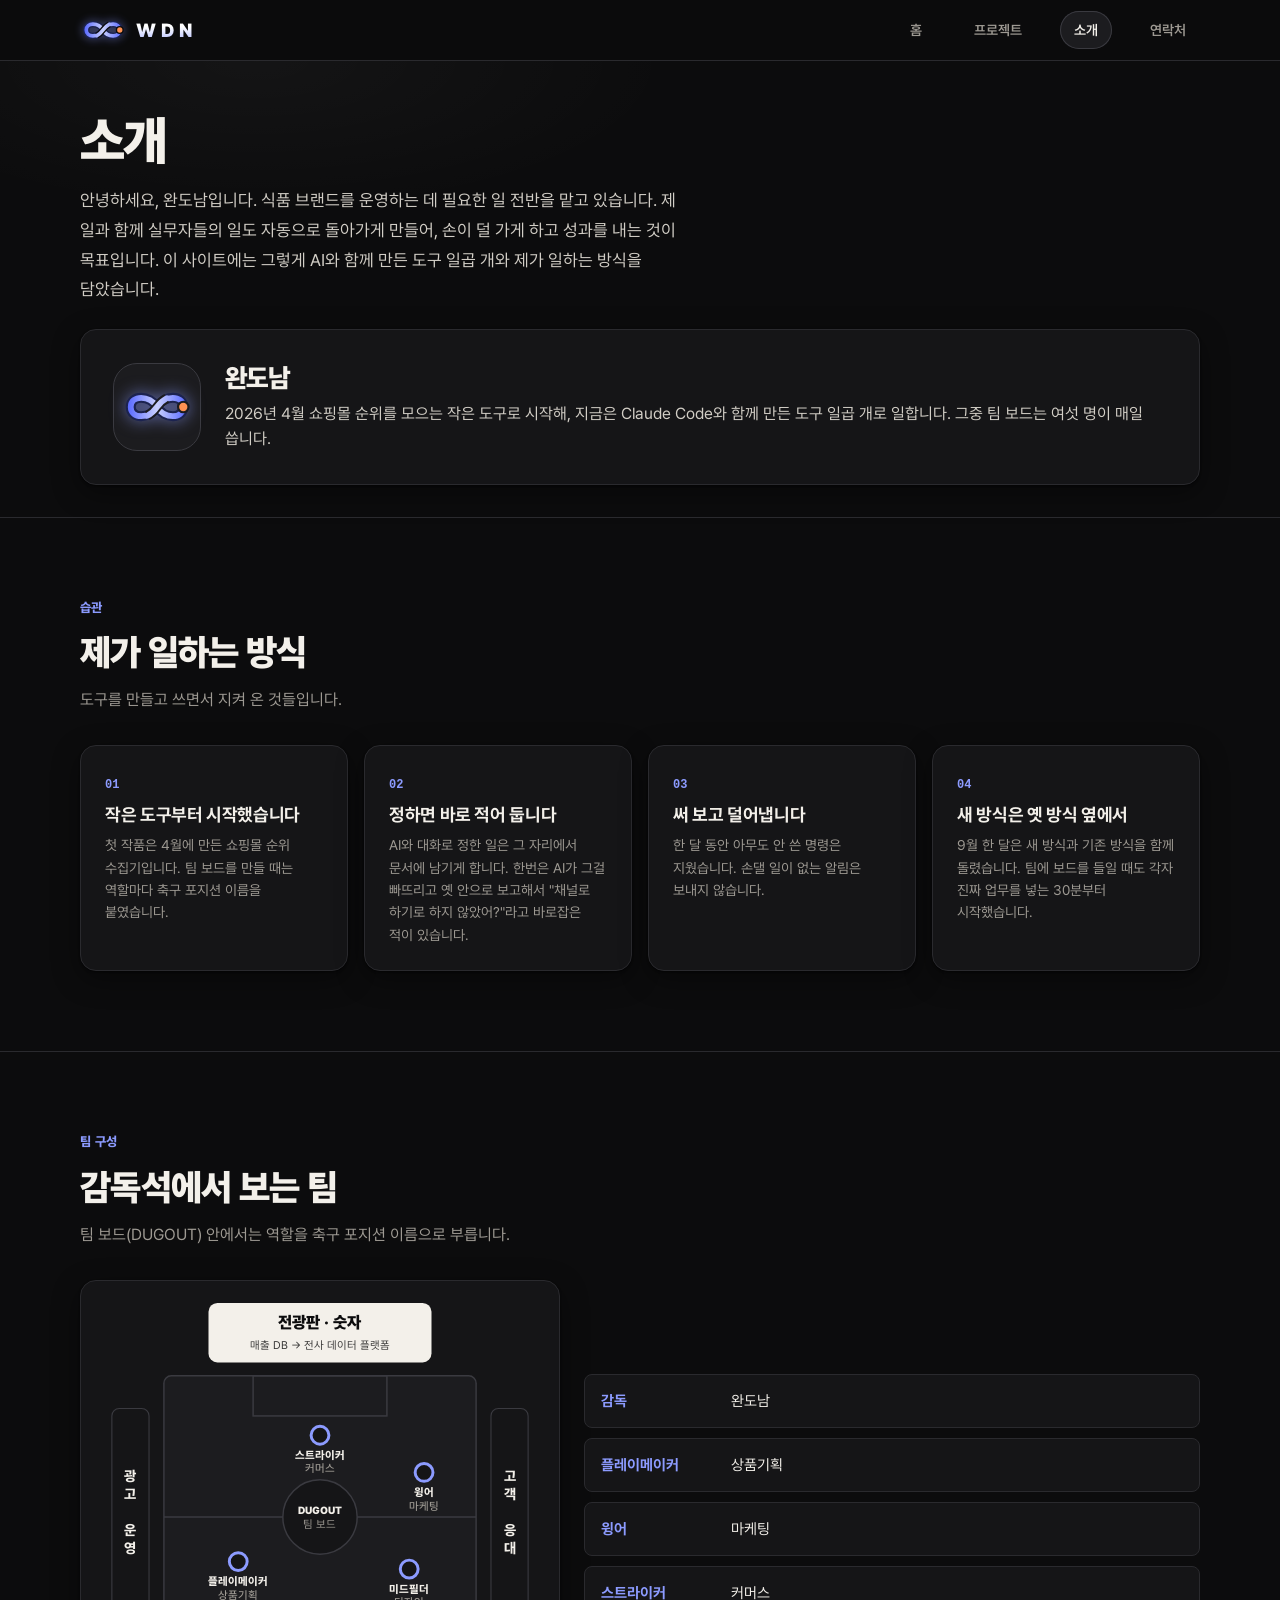
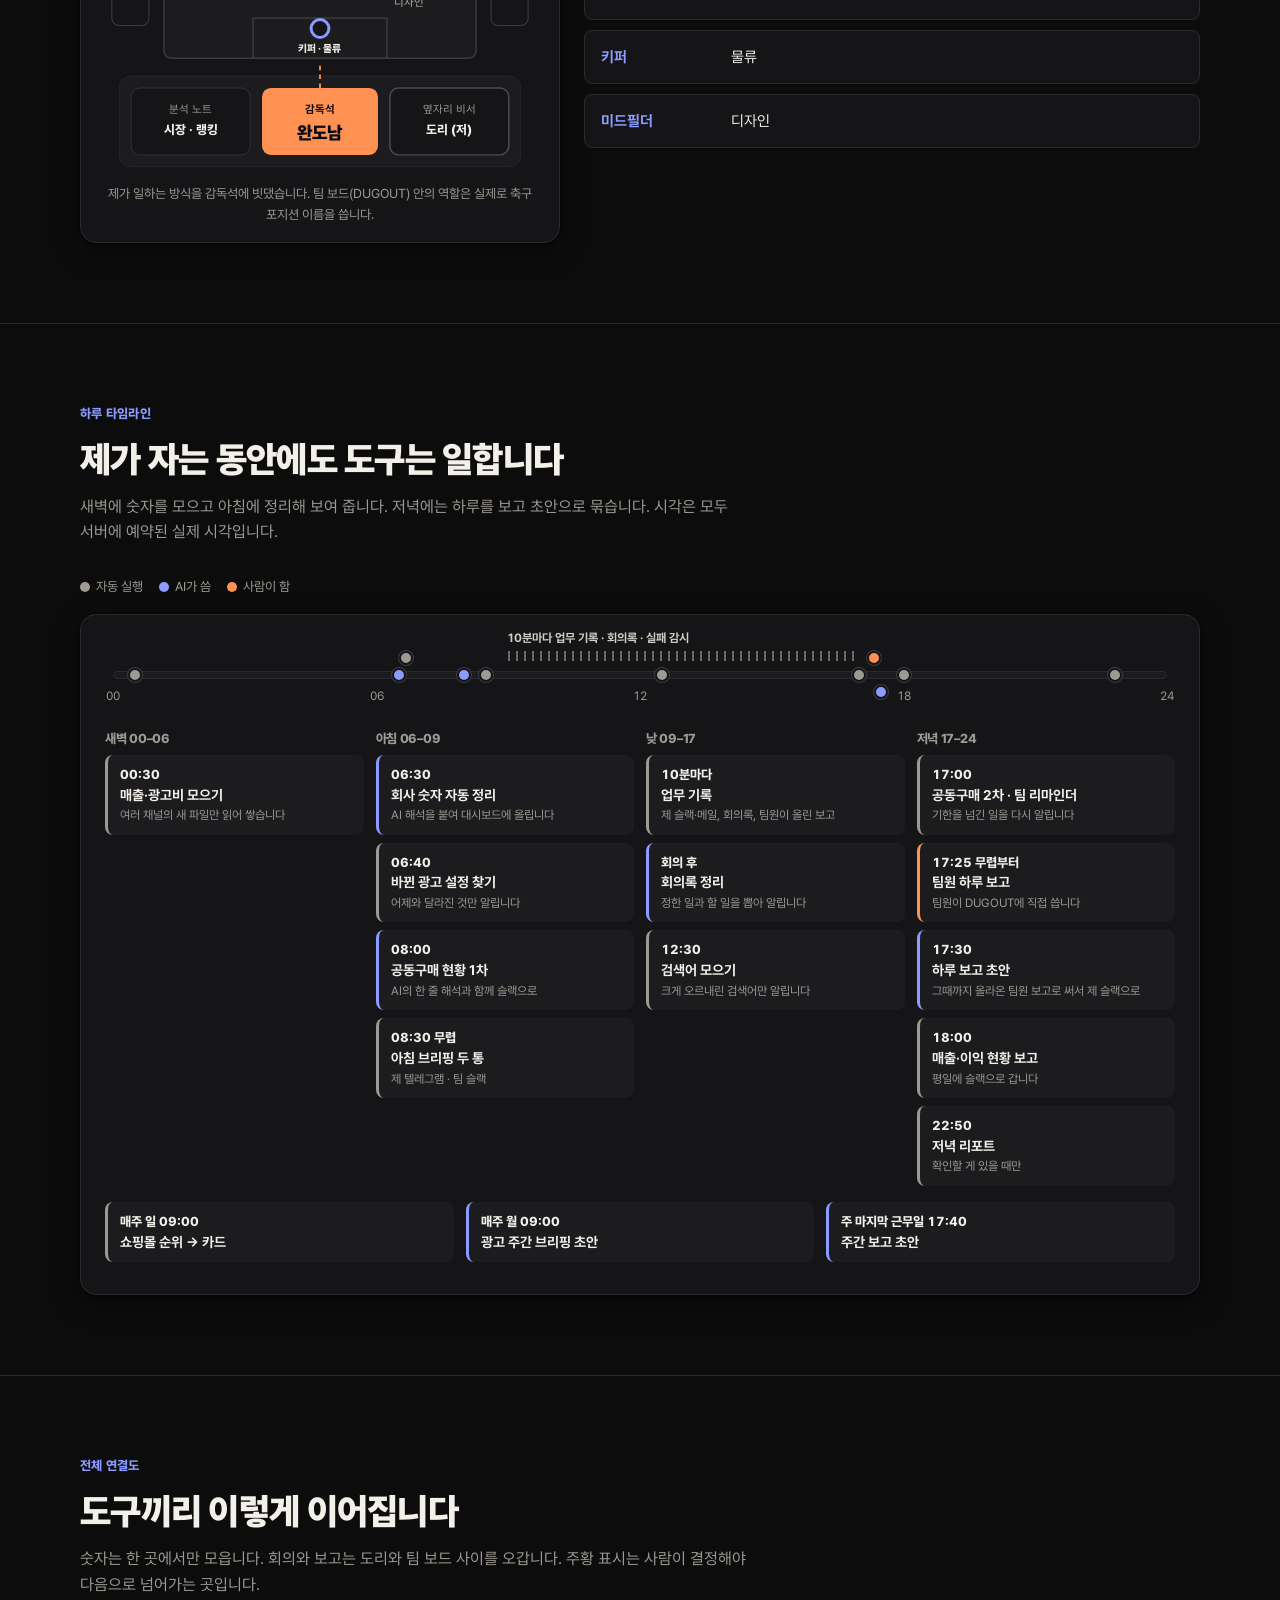
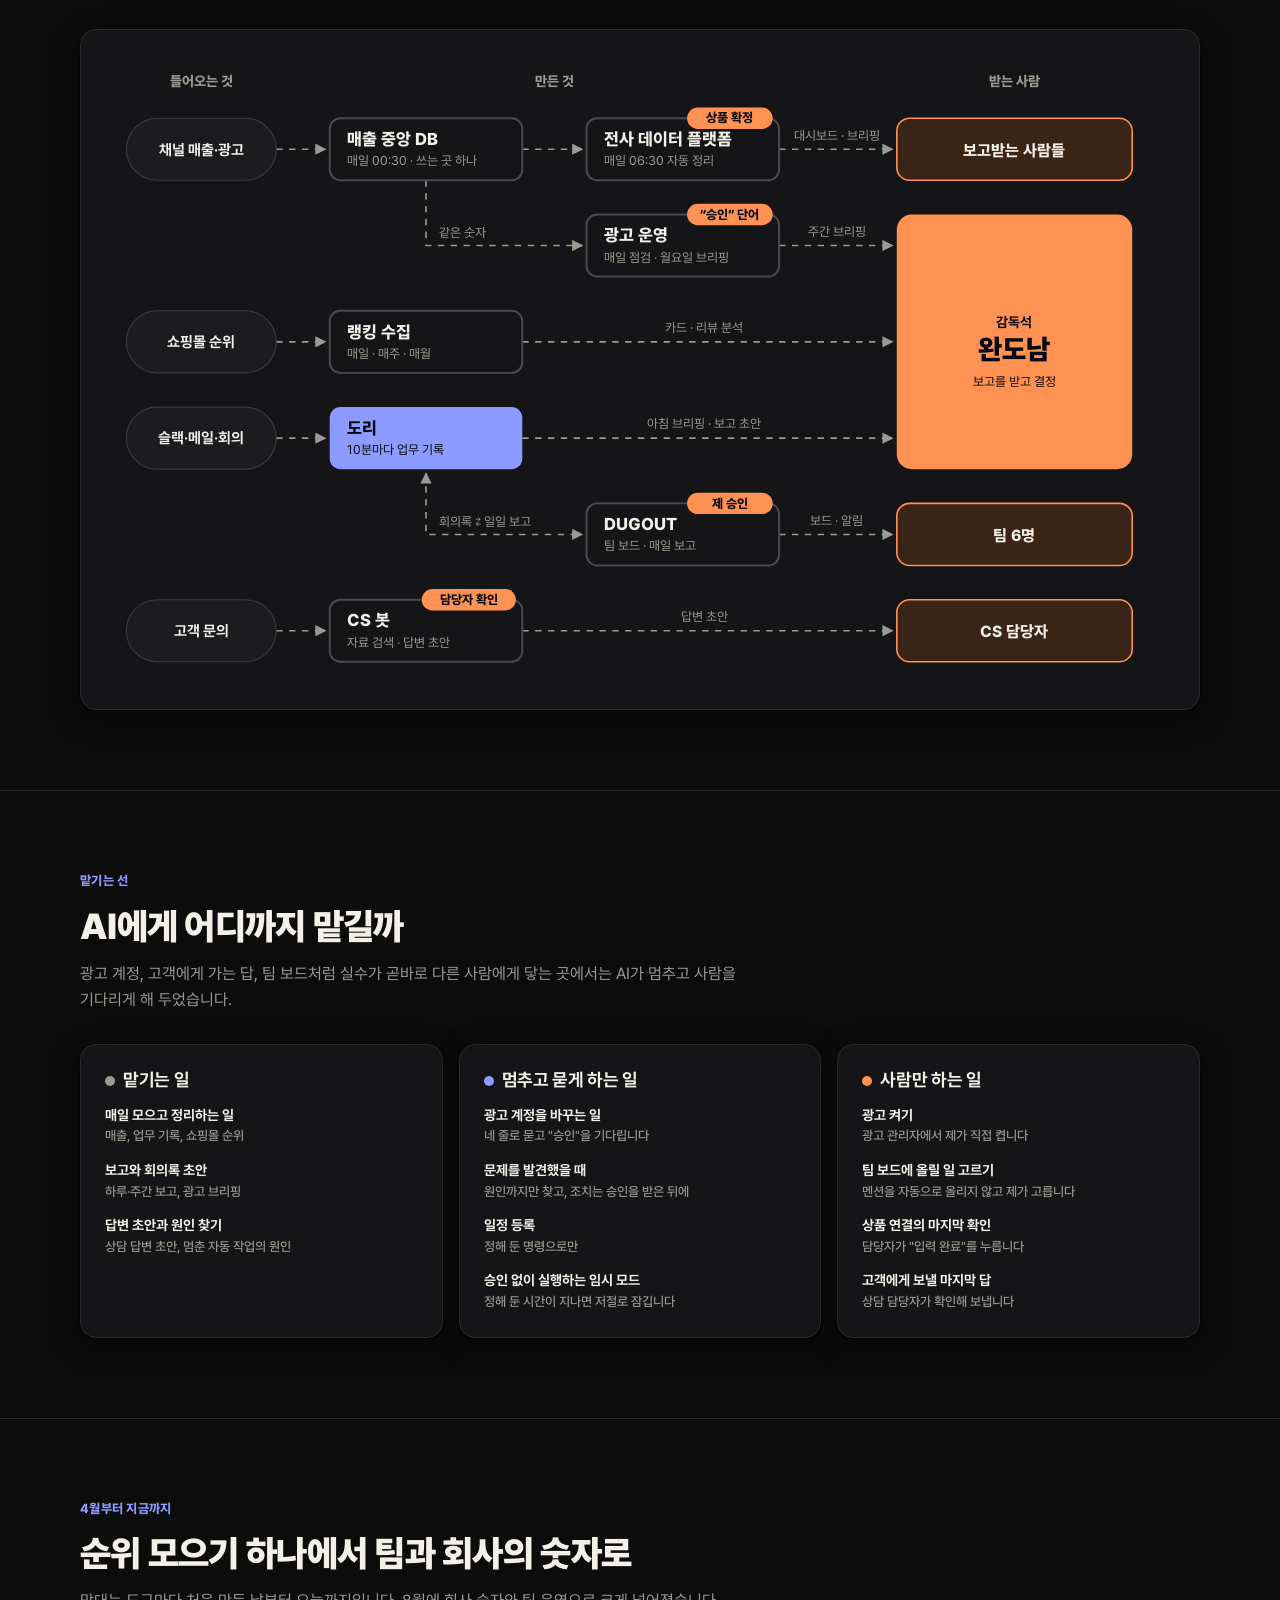
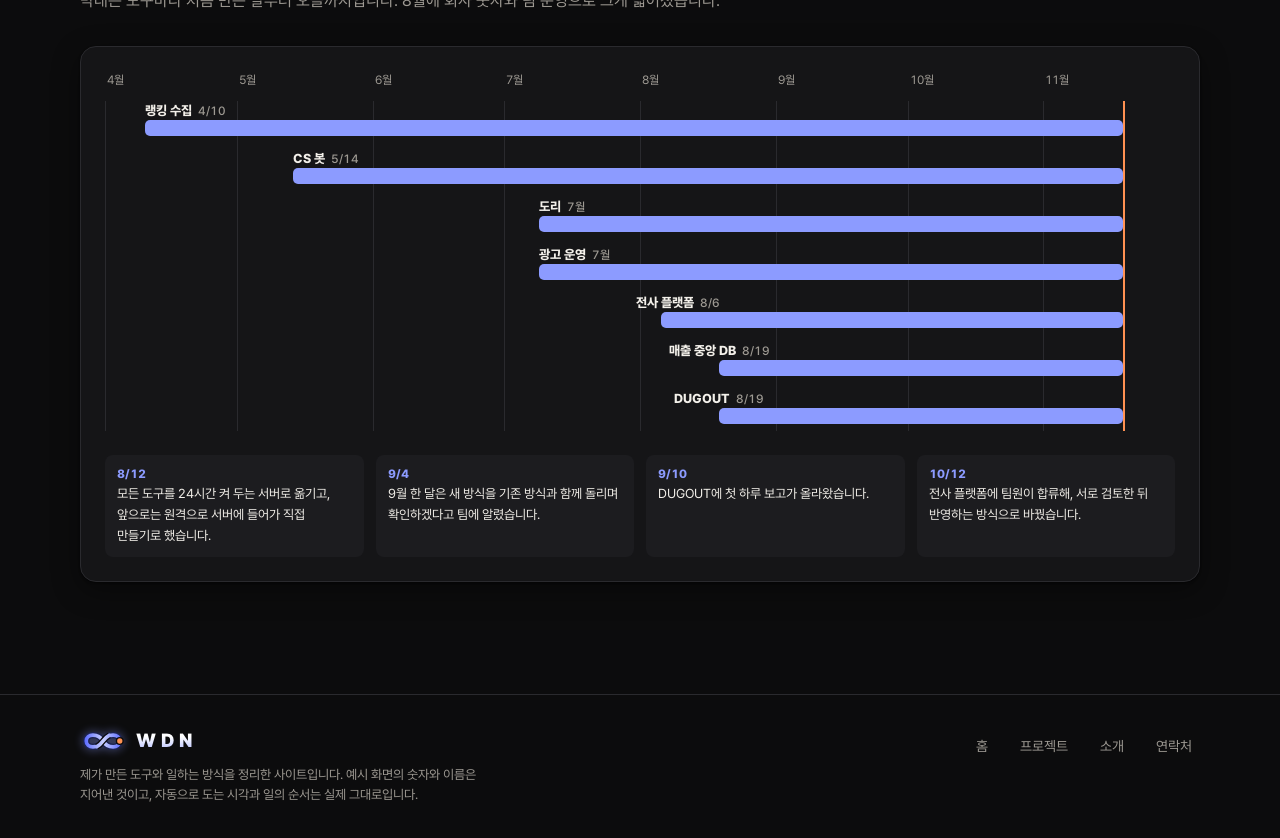
==== commit 0965b0be: "기본 색을 그래파이트로 변경 (파랑은 포인트로만) Co-Authored-By: Claude Fable 5.2 <noreply@anthropic.com>" ====
--- a/about.html
+++ b/about.html
@@ -9,9 +9,9 @@
 <meta property="og:description" content="완도남입니다. 제가 일하는 방식과 하루, 도구끼리 이어진 모습을 담았습니다">
 <meta property="og:type" content="website">
 <meta property="og:locale" content="ko_KR">
-<meta name="theme-color" content="#070A12">
+<meta name="theme-color" content="#0C0C0D">
 <meta name="robots" content="noindex, nofollow">
-<link rel="icon" href="data:image/svg+xml,%3Csvg%20xmlns%3D%22%68ttp%3A%2F%2Fwww%2Ew3%2Eorg%2F2000%2Fsvg%22%20viewBox%3D%220%20-7%2040%2038%22%3E%3Cpath%20d%3D%22M20%2012%20C24%205.2%2034.6%205.2%2034.6%2012%20C34.6%2018.8%2024%2018.8%2020%2012%20C16%205.2%205.4%205.2%205.4%2012%20C5.4%2018.8%2016%2018.8%2020%2012%20Z%22%20fill%3D%22none%22%20stroke%3D%22%237E8CFF%22%20stroke-width%3D%225%22%20stroke-linejoin%3D%22round%22%2F%3E%3Cpath%20d%3D%22M14.6%2016.9%20C17%2015.6%2018.6%2014%2020%2012%20C21.4%2010%2023%208.4%2025.4%207.1%22%20fill%3D%22none%22%20stroke%3D%22%23070A12%22%20stroke-width%3D%227%22%2F%3E%3Cpath%20d%3D%22M14.6%2016.9%20C17%2015.6%2018.6%2014%2020%2012%20C21.4%2010%2023%208.4%2025.4%207.1%22%20fill%3D%22none%22%20stroke%3D%22%23AEB8FF%22%20stroke-width%3D%225%22%20stroke-linecap%3D%22round%22%2F%3E%3Ccircle%20cx%3D%2234.6%22%20cy%3D%2212%22%20r%3D%224%22%20fill%3D%22%23FF9152%22%2F%3E%3C%2Fsvg%3E">
+<link rel="icon" href="data:image/svg+xml,%3Csvg%20xmlns%3D%22%68ttp%3A%2F%2Fwww%2Ew3%2Eorg%2F2000%2Fsvg%22%20viewBox%3D%220%20-7%2040%2038%22%3E%3Cpath%20d%3D%22M20%2012%20C24%205.2%2034.6%205.2%2034.6%2012%20C34.6%2018.8%2024%2018.8%2020%2012%20C16%205.2%205.4%205.2%205.4%2012%20C5.4%2018.8%2016%2018.8%2020%2012%20Z%22%20fill%3D%22none%22%20stroke%3D%22%237E8CFF%22%20stroke-width%3D%225%22%20stroke-linejoin%3D%22round%22%2F%3E%3Cpath%20d%3D%22M14.6%2016.9%20C17%2015.6%2018.6%2014%2020%2012%20C21.4%2010%2023%208.4%2025.4%207.1%22%20fill%3D%22none%22%20stroke%3D%22%230C0C0D%22%20stroke-width%3D%227%22%2F%3E%3Cpath%20d%3D%22M14.6%2016.9%20C17%2015.6%2018.6%2014%2020%2012%20C21.4%2010%2023%208.4%2025.4%207.1%22%20fill%3D%22none%22%20stroke%3D%22%23AEB8FF%22%20stroke-width%3D%225%22%20stroke-linecap%3D%22round%22%2F%3E%3Ccircle%20cx%3D%2234.6%22%20cy%3D%2212%22%20r%3D%224%22%20fill%3D%22%23FF9152%22%2F%3E%3C%2Fsvg%3E">
 <link rel="stylesheet" href="assets/site.css">
 </head>
 <body>
@@ -19,7 +19,7 @@
 <a class="skip" href="#main">본문으로 건너뛰기</a>
 <header class="top">
   <div class="wrap">
-    <a class="logo" href="index.html" aria-label="WDN 홈"><span class="logo-mark"><svg class="mark" viewBox="0 0 40 24" aria-hidden="true" focusable="false"><defs><linearGradient id="lgh" x1="4" y1="0" x2="36" y2="0" gradientUnits="userSpaceOnUse"><stop offset="0" stop-color="#5B6BFF"/><stop offset=".5" stop-color="#C9D0FF"/><stop offset="1" stop-color="#5B6BFF"/></linearGradient></defs><path d="M20 12 C24 5.2 34.6 5.2 34.6 12 C34.6 18.8 24 18.8 20 12 C16 5.2 5.4 5.2 5.4 12 C5.4 18.8 16 18.8 20 12 Z" fill="none" stroke="#1C2350" stroke-width="5.6" stroke-linejoin="round"/><path d="M20 12 C24 5.2 34.6 5.2 34.6 12 C34.6 18.8 24 18.8 20 12 C16 5.2 5.4 5.2 5.4 12 C5.4 18.8 16 18.8 20 12 Z" fill="none" stroke="url(#lgh)" stroke-width="3.2" stroke-linejoin="round"/><path d="M14.6 16.9 C17 15.6 18.6 14 20 12 C21.4 10 23 8.4 25.4 7.1" fill="none" stroke="#070A12" stroke-width="5.4" stroke-linecap="butt"/><path d="M14.6 16.9 C17 15.6 18.6 14 20 12 C21.4 10 23 8.4 25.4 7.1" fill="none" stroke="url(#lgh)" stroke-width="3.2" stroke-linecap="round"/><circle class="dot" cx="34.6" cy="12" r="2.9" fill="#FF9152" stroke="#070A12" stroke-width="1.2"/></svg></span><b class="logo-word">WDN</b></a>
+    <a class="logo" href="index.html" aria-label="WDN 홈"><span class="logo-mark"><svg class="mark" viewBox="0 0 40 24" aria-hidden="true" focusable="false"><defs><linearGradient id="lgh" x1="4" y1="0" x2="36" y2="0" gradientUnits="userSpaceOnUse"><stop offset="0" stop-color="#5B6BFF"/><stop offset=".5" stop-color="#C9D0FF"/><stop offset="1" stop-color="#5B6BFF"/></linearGradient></defs><path d="M20 12 C24 5.2 34.6 5.2 34.6 12 C34.6 18.8 24 18.8 20 12 C16 5.2 5.4 5.2 5.4 12 C5.4 18.8 16 18.8 20 12 Z" fill="none" stroke="#1C2350" stroke-width="5.6" stroke-linejoin="round"/><path d="M20 12 C24 5.2 34.6 5.2 34.6 12 C34.6 18.8 24 18.8 20 12 C16 5.2 5.4 5.2 5.4 12 C5.4 18.8 16 18.8 20 12 Z" fill="none" stroke="url(#lgh)" stroke-width="3.2" stroke-linejoin="round"/><path d="M14.6 16.9 C17 15.6 18.6 14 20 12 C21.4 10 23 8.4 25.4 7.1" fill="none" stroke="#0C0C0D" stroke-width="5.4" stroke-linecap="butt"/><path d="M14.6 16.9 C17 15.6 18.6 14 20 12 C21.4 10 23 8.4 25.4 7.1" fill="none" stroke="url(#lgh)" stroke-width="3.2" stroke-linecap="round"/><circle class="dot" cx="34.6" cy="12" r="2.9" fill="#FF9152" stroke="#0C0C0D" stroke-width="1.2"/></svg></span><b class="logo-word">WDN</b></a>
     <button class="nav-toggle" id="navToggle" type="button" aria-label="메뉴 열기" aria-expanded="false" aria-controls="siteNav"><span></span><span></span><span></span></button>
     <nav class="site-nav" id="siteNav" aria-label="사이트 메뉴"><a href="index.html">홈</a><a href="projects.html">프로젝트</a><a href="about.html" aria-current="page">소개</a><a href="contact.html">연락처</a></nav>
   </div>
@@ -31,7 +31,7 @@
   <p class="lead greet">안녕하세요, 완도남입니다. 식품 브랜드를 운영하는 데 필요한 일 전반을 맡고 있습니다. 제 일과 함께 실무자들의 일도 자동으로 돌아가게 만들어, 손이 덜 가게 하고 성과를 내는 것이 목표입니다. 이 사이트에는 그렇게 AI와 함께 만든 도구 일곱 개와 제가 일하는 방식을 담았습니다.</p>
 </div></section>
 <div class="wrap" style="padding-bottom:var(--s6)"><div class="card intro-card reveal">
-  <div class="avatar" aria-hidden="true"><svg class="mark big" viewBox="0 0 40 24" aria-hidden="true" focusable="false"><defs><linearGradient id="lga" x1="4" y1="0" x2="36" y2="0" gradientUnits="userSpaceOnUse"><stop offset="0" stop-color="#5B6BFF"/><stop offset=".5" stop-color="#C9D0FF"/><stop offset="1" stop-color="#5B6BFF"/></linearGradient></defs><path d="M20 12 C24 5.2 34.6 5.2 34.6 12 C34.6 18.8 24 18.8 20 12 C16 5.2 5.4 5.2 5.4 12 C5.4 18.8 16 18.8 20 12 Z" fill="none" stroke="#1C2350" stroke-width="5.6" stroke-linejoin="round"/><path d="M20 12 C24 5.2 34.6 5.2 34.6 12 C34.6 18.8 24 18.8 20 12 C16 5.2 5.4 5.2 5.4 12 C5.4 18.8 16 18.8 20 12 Z" fill="none" stroke="url(#lga)" stroke-width="3.2" stroke-linejoin="round"/><path d="M14.6 16.9 C17 15.6 18.6 14 20 12 C21.4 10 23 8.4 25.4 7.1" fill="none" stroke="#070A12" stroke-width="5.4" stroke-linecap="butt"/><path d="M14.6 16.9 C17 15.6 18.6 14 20 12 C21.4 10 23 8.4 25.4 7.1" fill="none" stroke="url(#lga)" stroke-width="3.2" stroke-linecap="round"/><circle class="dot" cx="34.6" cy="12" r="2.9" fill="#FF9152" stroke="#070A12" stroke-width="1.2"/></svg></div>
+  <div class="avatar" aria-hidden="true"><svg class="mark big" viewBox="0 0 40 24" aria-hidden="true" focusable="false"><defs><linearGradient id="lga" x1="4" y1="0" x2="36" y2="0" gradientUnits="userSpaceOnUse"><stop offset="0" stop-color="#5B6BFF"/><stop offset=".5" stop-color="#C9D0FF"/><stop offset="1" stop-color="#5B6BFF"/></linearGradient></defs><path d="M20 12 C24 5.2 34.6 5.2 34.6 12 C34.6 18.8 24 18.8 20 12 C16 5.2 5.4 5.2 5.4 12 C5.4 18.8 16 18.8 20 12 Z" fill="none" stroke="#1C2350" stroke-width="5.6" stroke-linejoin="round"/><path d="M20 12 C24 5.2 34.6 5.2 34.6 12 C34.6 18.8 24 18.8 20 12 C16 5.2 5.4 5.2 5.4 12 C5.4 18.8 16 18.8 20 12 Z" fill="none" stroke="url(#lga)" stroke-width="3.2" stroke-linejoin="round"/><path d="M14.6 16.9 C17 15.6 18.6 14 20 12 C21.4 10 23 8.4 25.4 7.1" fill="none" stroke="#1C1C1F" stroke-width="5.4" stroke-linecap="butt"/><path d="M14.6 16.9 C17 15.6 18.6 14 20 12 C21.4 10 23 8.4 25.4 7.1" fill="none" stroke="url(#lga)" stroke-width="3.2" stroke-linecap="round"/><circle class="dot" cx="34.6" cy="12" r="2.9" fill="#FF9152" stroke="#1C1C1F" stroke-width="1.2"/></svg></div>
   <div><h2>완도남</h2><p>2026년 4월 쇼핑몰 순위를 모으는 작은 도구로 시작해, 지금은 Claude Code와 함께 만든 도구 일곱 개로 일합니다. 그중 팀 보드는 여섯 명이 매일 씁니다.</p></div>
 </div></div>
 <section class="sec reveal" id="who"><div class="wrap">
@@ -314,7 +314,7 @@
 </main>
 <footer class="site-foot">
   <div class="wrap">
-    <div><a class="logo" href="index.html" aria-label="WDN 홈"><span class="logo-mark"><svg class="mark" viewBox="0 0 40 24" aria-hidden="true" focusable="false"><defs><linearGradient id="lgf" x1="4" y1="0" x2="36" y2="0" gradientUnits="userSpaceOnUse"><stop offset="0" stop-color="#5B6BFF"/><stop offset=".5" stop-color="#C9D0FF"/><stop offset="1" stop-color="#5B6BFF"/></linearGradient></defs><path d="M20 12 C24 5.2 34.6 5.2 34.6 12 C34.6 18.8 24 18.8 20 12 C16 5.2 5.4 5.2 5.4 12 C5.4 18.8 16 18.8 20 12 Z" fill="none" stroke="#1C2350" stroke-width="5.6" stroke-linejoin="round"/><path d="M20 12 C24 5.2 34.6 5.2 34.6 12 C34.6 18.8 24 18.8 20 12 C16 5.2 5.4 5.2 5.4 12 C5.4 18.8 16 18.8 20 12 Z" fill="none" stroke="url(#lgf)" stroke-width="3.2" stroke-linejoin="round"/><path d="M14.6 16.9 C17 15.6 18.6 14 20 12 C21.4 10 23 8.4 25.4 7.1" fill="none" stroke="#070A12" stroke-width="5.4" stroke-linecap="butt"/><path d="M14.6 16.9 C17 15.6 18.6 14 20 12 C21.4 10 23 8.4 25.4 7.1" fill="none" stroke="url(#lgf)" stroke-width="3.2" stroke-linecap="round"/><circle class="dot" cx="34.6" cy="12" r="2.9" fill="#FF9152" stroke="#070A12" stroke-width="1.2"/></svg></span><b class="logo-word">WDN</b></a>
+    <div><a class="logo" href="index.html" aria-label="WDN 홈"><span class="logo-mark"><svg class="mark" viewBox="0 0 40 24" aria-hidden="true" focusable="false"><defs><linearGradient id="lgf" x1="4" y1="0" x2="36" y2="0" gradientUnits="userSpaceOnUse"><stop offset="0" stop-color="#5B6BFF"/><stop offset=".5" stop-color="#C9D0FF"/><stop offset="1" stop-color="#5B6BFF"/></linearGradient></defs><path d="M20 12 C24 5.2 34.6 5.2 34.6 12 C34.6 18.8 24 18.8 20 12 C16 5.2 5.4 5.2 5.4 12 C5.4 18.8 16 18.8 20 12 Z" fill="none" stroke="#1C2350" stroke-width="5.6" stroke-linejoin="round"/><path d="M20 12 C24 5.2 34.6 5.2 34.6 12 C34.6 18.8 24 18.8 20 12 C16 5.2 5.4 5.2 5.4 12 C5.4 18.8 16 18.8 20 12 Z" fill="none" stroke="url(#lgf)" stroke-width="3.2" stroke-linejoin="round"/><path d="M14.6 16.9 C17 15.6 18.6 14 20 12 C21.4 10 23 8.4 25.4 7.1" fill="none" stroke="#0C0C0D" stroke-width="5.4" stroke-linecap="butt"/><path d="M14.6 16.9 C17 15.6 18.6 14 20 12 C21.4 10 23 8.4 25.4 7.1" fill="none" stroke="url(#lgf)" stroke-width="3.2" stroke-linecap="round"/><circle class="dot" cx="34.6" cy="12" r="2.9" fill="#FF9152" stroke="#0C0C0D" stroke-width="1.2"/></svg></span><b class="logo-word">WDN</b></a>
       <p style="margin-top:10px">제가 만든 도구와 일하는 방식을 정리한 사이트입니다. 예시 화면의 숫자와 이름은 지어낸 것이고, 자동으로 도는 시각과 일의 순서는 실제 그대로입니다.</p></div>
     <nav class="fl" aria-label="바닥 메뉴"><a href="index.html">홈</a><a href="projects.html">프로젝트</a><a href="about.html">소개</a><a href="contact.html">연락처</a></nav>
   </div>
--- a/assets/site.css
+++ b/assets/site.css
@@ -203,19 +203,25 @@
 .rule-note{font-size:12px;color:var(--muted);border:1px dashed var(--line-2);border-radius:var(--r-sm);padding:8px 10px;margin-top:8px}
 .stack{display:grid;gap:var(--s3)}
 :root{
-  --bg:#070A12; --surface:#10162A; --surface-2:#161E36; --ink:#EEF1F8; --ink-2:#C8CFDD; --muted:#9AA4B8; --line:#222B44; --line-2:#323D5C;
-  --brand:#8C9BFF; --brand-soft:#1C2350; --brand-ink:#070A12;
+  
+  --bg:#0C0C0D; --surface:#151517; --surface-2:#1C1C1F; --ink:#F3F0EA; --ink-2:#D2CEC6; --muted:#9E9A93; --line:#2A2A2E; --line-2:#3A3A40;
+  --brand:#8C9BFF; --brand-soft:#1E2138; --brand-ink:#070A12;
   --human:#FF9152; --human-soft:#3A2416; --human-ink:#070A12;
-  --auto:#9AA4B8; --auto-soft:#161E36;
-  --glow:0 0 0 1px rgba(140,155,255,.18),0 10px 40px rgba(80,95,255,.12);
-  --shadow:0 1px 2px rgba(0,0,0,.4),0 8px 28px rgba(0,0,0,.35);
+  --auto:#9E9A93; --auto-soft:#1C1C1F;
+  --glow:0 0 0 1px rgba(255,255,255,.06),0 10px 40px rgba(0,0,0,.45);
+  --shadow:0 1px 2px rgba(0,0,0,.5),0 8px 28px rgba(0,0,0,.4);
+  --top-bg:rgba(12,12,13,.82); --wash:rgba(255,255,255,.035); --title-a:#FFFFFF; --title-b:#D9D5CE;
+  --label-bg:rgba(21,21,23,.86); --btn-glow:none; --pt-glow:none; --bul:var(--muted);
+  --flow:#6E6B66; --flow-op:1; --box-line:#4A4A51; --well:var(--surface); --bar-2:#3E3E44; --bar-3:#333338;
+  --hover-ring:var(--line-2); --tw-shade:rgba(0,0,0,.55); --ba-line:var(--brand); --ba-bg:var(--surface-2); --maybe-bg:var(--surface);
+  --avatar-bg:var(--surface-2); --avatar-glow:none;
   color-scheme:dark;
 }
 body{background:var(--bg)}
 a{color:inherit}
 .skip{position:absolute;left:-999px;top:8px;background:var(--brand);color:var(--brand-ink);padding:6px 10px;border-radius:8px;z-index:50}
 .skip:focus{left:12px}
-.top{background:rgba(7,10,18,.78);backdrop-filter:blur(12px);-webkit-backdrop-filter:blur(12px);border-bottom:1px solid var(--line)}
+.top{background:var(--top-bg);backdrop-filter:blur(12px);-webkit-backdrop-filter:blur(12px);border-bottom:1px solid var(--line)}
 .logo-mark{background:linear-gradient(135deg,#8C9BFF,#5B6BFF);box-shadow:0 0 18px rgba(140,155,255,.55)}
 .logo-mark i{border-color:#070A12}
 .site-nav{display:flex;gap:4px;margin-left:auto}
@@ -228,13 +234,13 @@
 .btn-row{display:flex;flex-wrap:wrap;gap:10px;margin-top:var(--s5)}
 .cta{display:inline-flex;align-items:center;gap:8px;font-weight:800;font-size:14px;text-decoration:none;border-radius:999px;padding:11px 18px;border:1px solid var(--line-2);color:var(--ink);background:var(--surface)}
 .cta:hover{border-color:var(--brand)}
-.cta.pri{background:var(--brand);border-color:var(--brand);color:var(--brand-ink);box-shadow:0 0 24px rgba(140,155,255,.35)}
+.cta.pri{background:var(--brand);border-color:var(--brand);color:var(--brand-ink);box-shadow:var(--btn-glow)}
 .cta svg{width:16px;height:16px;fill:none;stroke:currentColor;stroke-width:2.2;stroke-linecap:round;stroke-linejoin:round}
 .js .reveal{opacity:0;transform:translateY(14px);transition:opacity .6s ease,transform .6s ease}
 .js .reveal.in{opacity:1;transform:none}
 @media (prefers-reduced-motion: reduce){.js .reveal{opacity:1;transform:none;transition:none}}
 .page-head{padding:var(--s7) 0 var(--s5);position:relative}
-.page-head::before{content:"";position:absolute;inset:0 0 auto 0;height:280px;background:radial-gradient(600px 220px at 20% 0%,rgba(90,110,255,.16),transparent 70%);pointer-events:none}
+.page-head::before{content:"";position:absolute;inset:0 0 auto 0;height:280px;background:radial-gradient(600px 220px at 20% 0%,var(--wash),transparent 70%);pointer-events:none}
 .page-head .wrap{position:relative}
 .crumb{font-size:13px;color:var(--muted);margin-bottom:var(--s3)}
 .crumb a{color:var(--muted)}
@@ -243,14 +249,14 @@
 .home-hero{position:relative;padding:var(--s6) 0 var(--s7);overflow:hidden}
 .home-hero .wrap{display:grid;grid-template-columns:.9fr 1.1fr;gap:var(--s6);align-items:center}
 .home-hero .wrap>*{min-width:0}
-.home-hero h1{white-space:nowrap;font-size:clamp(40px,6.2vw,80px);font-weight:900;letter-spacing:-.045em;line-height:.95;margin:var(--s4) 0 var(--s3);background:linear-gradient(180deg,#fff,#B9C2FF);-webkit-background-clip:text;background-clip:text;color:transparent}
+.home-hero h1{white-space:nowrap;font-size:clamp(40px,6.2vw,80px);font-weight:900;letter-spacing:-.045em;line-height:.95;margin:var(--s4) 0 var(--s3);background:linear-gradient(180deg,var(--title-a),var(--title-b));-webkit-background-clip:text;background-clip:text;color:transparent}
 .home-hero .hero-sub{font-size:clamp(18px,2.2vw,22px);font-weight:700;margin-bottom:var(--s3)}
 .home-hero .lede{color:var(--ink-2);max-width:44ch}
 .loop-stage{position:relative;height:clamp(300px,46vw,520px);border-radius:var(--r-lg)}
 .loop-stage canvas{position:absolute;inset:0;width:100%;height:100%;display:block}
 .loop-fallback{position:absolute;inset:0;width:100%;height:100%}
 .loop-stage.live .loop-fallback{display:none}
-.loop-label{position:absolute;left:0;top:0;font-size:13px;font-weight:800;color:var(--ink-2);background:rgba(16,22,42,.82);border:1px solid var(--line-2);border-radius:999px;padding:4px 11px;white-space:nowrap;transition:color .25s,border-color .25s,box-shadow .25s,background .25s;will-change:transform}
+.loop-label{position:absolute;left:0;top:0;font-size:13px;font-weight:800;color:var(--ink-2);background:var(--label-bg);border:1px solid var(--line-2);border-radius:999px;padding:4px 11px;white-space:nowrap;transition:color .25s,border-color .25s,box-shadow .25s,background .25s;will-change:transform}
 .loop-label.on{color:#fff;border-color:var(--human);box-shadow:0 0 18px rgba(255,145,82,.55);background:rgba(58,36,22,.9)}
 .loop-dot{position:absolute;left:0;top:0;width:20px;height:20px;border-radius:50%;background:#1C2350;border:2px solid var(--brand);color:#fff;font-size:12px;font-weight:900;line-height:16px;text-align:center;box-shadow:0 0 12px rgba(140,155,255,.8)}
 .loop-dot.on{background:var(--human);border-color:#FFD2B5;color:#070A12;box-shadow:0 0 18px rgba(255,145,82,1)}
@@ -276,10 +282,10 @@
 .pcard .go{font-size:13px;font-weight:800;color:var(--brand)}
 .stepper{display:grid;grid-template-columns:repeat(4,1fr);gap:0;margin:var(--s5) 0 var(--s6);counter-reset:st}
 .stepper a{position:relative;display:block;text-decoration:none;color:var(--ink);padding:14px 10px 0;text-align:center}
-.stepper a::before{content:"";position:absolute;top:22px;left:0;right:0;height:2px;background:repeating-linear-gradient(90deg,var(--brand) 0 6px,transparent 6px 12px);background-size:12px 2px;animation:flowx 1.4s linear infinite;opacity:.6}
+.stepper a::before{content:"";position:absolute;top:22px;left:0;right:0;height:2px;background:repeating-linear-gradient(90deg,var(--flow) 0 6px,transparent 6px 12px);background-size:12px 2px;animation:flowx 1.4s linear infinite;opacity:var(--flow-op)}
 .stepper a:first-child::before{left:50%}
 .stepper a:last-child::before{right:50%}
-.stepper .dot{position:relative;display:grid;place-items:center;width:18px;height:18px;margin:0 auto 8px;border-radius:50%;background:var(--bg);border:2px solid var(--brand);box-shadow:0 0 12px rgba(140,155,255,.6)}
+.stepper .dot{position:relative;display:grid;place-items:center;width:18px;height:18px;margin:0 auto 8px;border-radius:50%;background:var(--bg);border:2px solid var(--brand);box-shadow:var(--pt-glow)}
 .stepper .dot::after{content:"";width:6px;height:6px;border-radius:50%;background:var(--brand)}
 .stepper b{display:block;font-size:15px;font-weight:900}
 .stepper small{display:block;font-size:12px;color:var(--muted)}
@@ -292,10 +298,10 @@
 .phase p.body{font-size:16px;color:var(--ink-2);max-width:62ch;margin-bottom:var(--s3)}
 .bul{list-style:none;padding:0;margin:0 0 var(--s4);display:grid;gap:8px;max-width:70ch}
 .bul li{position:relative;padding-left:20px;font-size:15px;color:var(--ink-2)}
-.bul li::before{content:"";position:absolute;left:4px;top:.62em;width:7px;height:7px;border-radius:50%;background:var(--brand);box-shadow:0 0 8px rgba(140,155,255,.8)}
+.bul li::before{content:"";position:absolute;left:4px;top:.62em;width:7px;height:7px;border-radius:50%;background:var(--bul);box-shadow:var(--pt-glow)}
 .tl{list-style:none;margin:0 0 var(--s5);padding:0;display:grid;gap:0;max-width:760px}
 .tl li{display:grid;grid-template-columns:96px 1fr;gap:var(--s3);padding:10px 0;border-left:2px solid var(--line-2);margin-left:8px;padding-left:20px;position:relative}
-.tl li::before{content:"";position:absolute;left:-7px;top:16px;width:12px;height:12px;border-radius:50%;background:var(--bg);border:2px solid var(--brand);box-shadow:0 0 10px rgba(140,155,255,.6)}
+.tl li::before{content:"";position:absolute;left:-7px;top:16px;width:12px;height:12px;border-radius:50%;background:var(--bg);border:2px solid var(--brand);box-shadow:var(--pt-glow)}
 .tl .d{font-family:var(--mono);font-size:13px;font-weight:800;color:var(--brand);padding-top:1px}
 .tl .x{font-size:15px;color:var(--ink-2)}
 @media (max-width:480px){.tl li{grid-template-columns:1fr;gap:2px}}
@@ -326,7 +332,7 @@
 .cta-band p{font-size:14px;color:var(--ink-2)}
 @media (max-width:640px){.cta-band{grid-template-columns:1fr}}
 .intro-card{display:grid;grid-template-columns:auto 1fr;gap:var(--s5);align-items:center;padding:var(--s6)}
-.avatar{width:88px;height:88px;border-radius:24px;background:radial-gradient(circle at 30% 30%,#B9C2FF,#5B6BFF 60%,#2A2F7A);box-shadow:0 0 30px rgba(140,155,255,.45);display:grid;place-items:center;font-size:30px;font-weight:900;color:#070A12}
+.avatar{width:88px;height:88px;border-radius:24px;background:var(--avatar-bg);box-shadow:var(--avatar-glow);display:grid;place-items:center;font-size:30px;font-weight:900;color:#070A12}
 .intro-card h2{font-size:26px;font-weight:900;margin-bottom:6px}
 .intro-card p{color:var(--ink-2)}
 @media (max-width:560px){.intro-card{grid-template-columns:1fr;padding:var(--s5)}}
@@ -457,15 +463,15 @@
 .mini-fig.play .mf-db .bar:nth-child(2n){animation-duration:7.8s}
 .mini-fig.play .mf-db .bar:nth-child(3n){animation-duration:10.4s}
 @keyframes db-bar{0%{transform:scaleY(.06)}14%{transform:scaleY(1)}34%{transform:scaleY(.9)}52%{transform:scaleY(1.06)}70%{transform:scaleY(.96)}88%{transform:scaleY(1.03)}100%{transform:scaleY(1)}}
-.mf-dg .col{position:absolute;top:8px;bottom:8px;width:28%;border-radius:7px;border:1px solid var(--line-2);background:rgba(16,22,42,.5)}
+.mf-dg .col{position:absolute;top:8px;bottom:8px;width:28%;border-radius:7px;border:1px solid var(--line-2);background:var(--well)}
 .mf-dg .col:nth-child(1){left:4%}
 .mf-dg .col:nth-child(2){left:36%}
 .mf-dg .col:nth-child(3){left:68%}
 .mf-dg .cd{position:absolute;width:24%;height:15px;border-radius:5px}
 .mf-dg .c1{left:6%;top:16px;background:var(--brand);opacity:.85}
 .mf-dg .c2{left:38%;top:16px;background:var(--human)}
-.mf-dg .c3{left:70%;top:16px;background:var(--brand);opacity:.45}
-.mf-dg .c4{left:70%;top:37px;background:var(--brand);opacity:.3}
+.mf-dg .c3{left:70%;top:16px;background:var(--bar-2)}
+.mf-dg .c4{left:70%;top:37px;background:var(--bar-3)}
 .mf-dg .mv{left:38%;top:37px;background:var(--brand);opacity:.85}
 .mf-dg .nw{left:6%;top:37px;background:var(--brand);opacity:.6}
 .mini-fig.play .mf-dg .mv{animation:dg-mv 6.2s infinite both}
@@ -485,9 +491,8 @@
 .mini-fig.play .mf-db .bar:nth-child(8){animation-delay:-6.2s!important}
 .mini-fig.play .mf .dots span:nth-child(2){animation-delay:.15s}
 .mini-fig.play .mf .dots span:nth-child(3){animation-delay:.3s}
-.pcard:hover .mini-fig{border-color:var(--line-2);box-shadow:inset 0 0 0 1px rgba(140,155,255,.25)}
+.pcard:hover .mini-fig{border-color:var(--line-2);box-shadow:inset 0 0 0 1px var(--hover-ring)}
 @media (min-width:601px){.pcard.wide{grid-column:1/-1;display:grid;grid-template-columns:1fr 1.3fr;grid-template-rows:auto auto 1fr auto;column-gap:var(--s6);align-items:start}.pcard.wide .pc-top,.pcard.wide h3,.pcard.wide p,.pcard.wide .go{grid-column:1}.pcard.wide .mini-fig{grid-column:2;grid-row:1/5;height:150px;margin-top:0;align-self:center}.pcard.wide .mf-dg .cd{height:22px}.pcard.wide .mf-dg .c1,.pcard.wide .mf-dg .c2,.pcard.wide .mf-dg .c3{top:22px}.pcard.wide .mf-dg .c4,.pcard.wide .mf-dg .mv,.pcard.wide .mf-dg .nw{top:52px}.pcard.wide .mf-dg .col{top:12px;bottom:12px}}
-@media (prefers-reduced-motion: reduce){.mini-fig .mf *,.mini-fig.play .mf *{animation:none!important;transition:none!important}}
 .home-hero .hero-sub{font-size:clamp(18px,2.2vw,22px);font-weight:700;margin-bottom:var(--s3)}
 .ev-card .t,.g-scale span,.g-lb small,.track .h,.day-strip .t,.tl .d,.g-ms .d{font-family:inherit;font-variant-numeric:tabular-nums;letter-spacing:0}
 .track .ev{width:14px;height:14px;margin-left:-7px;top:25px;border-width:2px}
@@ -498,20 +503,20 @@
 .roles{gap:10px}
 .roles li{padding:14px 16px;font-size:15px}
 @media (max-width:860px){.team-fig{grid-template-columns:1fr}}
-.tw{background:linear-gradient(90deg,var(--surface) 30%,rgba(16,22,42,0)) 0 0/28px 100% no-repeat local,linear-gradient(270deg,var(--surface) 30%,rgba(16,22,42,0)) 100% 0/28px 100% no-repeat local,radial-gradient(farthest-side at 0 50%,rgba(140,155,255,.45),rgba(140,155,255,0)) 0 0/12px 100% no-repeat scroll,radial-gradient(farthest-side at 100% 50%,rgba(140,155,255,.45),rgba(140,155,255,0)) 100% 0/12px 100% no-repeat scroll}
+.tw{background:linear-gradient(90deg,var(--surface) 30%,transparent) 0 0/28px 100% no-repeat local,linear-gradient(270deg,var(--surface) 30%,transparent) 100% 0/28px 100% no-repeat local,radial-gradient(farthest-side at 0 50%,var(--tw-shade),transparent) 0 0/12px 100% no-repeat scroll,radial-gradient(farthest-side at 100% 50%,var(--tw-shade),transparent) 100% 0/12px 100% no-repeat scroll}
 .otbl{background:transparent}
-@media (prefers-reduced-motion: reduce){*,*::before,*::after{animation:none!important;transition:none!important;scroll-behavior:auto!important}}
+@media (prefers-reduced-motion: reduce){*:not(.mini-fig *),*:not(.mini-fig *)::after,*:not(.mini-fig *):not(.stepper a)::before{animation:none!important}*:not(.mini-fig *),*:not(.mini-fig *)::before,*:not(.mini-fig *)::after{transition:none!important}html{scroll-behavior:auto!important}}
 .ba{display:grid;gap:12px;margin-bottom:var(--s4)}
 .ba-row{display:grid;grid-template-columns:1fr 36px 1fr;align-items:stretch;gap:8px}
 .ba-b,.ba-a{border-radius:var(--r-md);padding:14px 16px;font-size:15px;line-height:1.55}
 .ba-b{background:var(--surface);border:1px solid var(--line);color:var(--ink-2)}
-.ba-a{background:var(--brand-soft);border:1px solid rgba(140,155,255,.45);color:var(--ink)}
+.ba-a{background:var(--ba-bg);border:1px solid var(--ba-line);color:var(--ink)}
 .ba-b span,.ba-a span{display:block;font-size:12px;font-weight:800;margin-bottom:4px;color:var(--muted)}
 .ba-a span{color:var(--brand)}
 .ba-arrow{display:grid;place-items:center;color:var(--brand);font-weight:900;font-size:20px}
 @media (max-width:700px){.ba-row{grid-template-columns:1fr}.ba-arrow{transform:rotate(90deg);height:20px}}
 .bul.now li{color:var(--ink)}
-details.maybe{margin-top:var(--s5);border:1px dashed var(--line-2);border-radius:var(--r-md);padding:12px 16px;background:rgba(16,22,42,.4)}
+details.maybe{margin-top:var(--s5);border:1px dashed var(--line-2);border-radius:var(--r-md);padding:12px 16px;background:var(--maybe-bg)}
 details.maybe summary{cursor:pointer;font-size:14px;font-weight:800;color:var(--ink-2)}
 details.maybe[open] summary{margin-bottom:var(--s3)}
 .contact-grid.two{grid-template-columns:repeat(2,1fr);max-width:860px}
@@ -552,9 +557,14 @@
 .logo-mark .mark{width:38px;height:23px;display:block;overflow:visible;filter:drop-shadow(0 0 5px rgba(140,155,255,.45))}
 .logo-mark .mark .dot{transform-box:fill-box;transform-origin:center;transition:transform .25s}
 .logo:hover .mark .dot,.logo:focus-visible .mark .dot{transform:scale(1.35)}
-.avatar{background:radial-gradient(circle at 50% 40%,rgba(90,110,255,.28),rgba(16,22,42,1) 70%);border:1px solid var(--line-2);box-shadow:0 0 30px rgba(140,155,255,.25)}
+.avatar{background:var(--avatar-bg);border:1px solid var(--line-2);box-shadow:var(--avatar-glow)}
 .avatar .mark.big{width:72px;height:44px;filter:drop-shadow(0 0 8px rgba(140,155,255,.6))}
 .logo{gap:10px}
 .logo-mark{width:46px;height:28px}
 .logo-mark .mark{width:46px;height:28px}
 .logo .logo-word{font-size:19px;font-weight:900;letter-spacing:.24em;line-height:1;margin-right:-.24em;background:linear-gradient(180deg,#FFFFFF 30%,#B9C2FF);-webkit-background-clip:text;background-clip:text;color:transparent}
+.node:not(:last-child)::after{background:repeating-linear-gradient(180deg,var(--flow) 0 4px,transparent 4px 8px);background-size:2px 8px}
+.track .tick{background:repeating-linear-gradient(90deg,var(--flow) 0 2px,transparent 2px 8px);opacity:1}
+.track .tick-lb{color:var(--ink-2)}
+.mini .field{background:var(--surface-2);border-color:var(--box-line)}
+.map rect[stroke="var(--brand)"],.fig rect[stroke="var(--brand)"]{stroke:var(--box-line)}
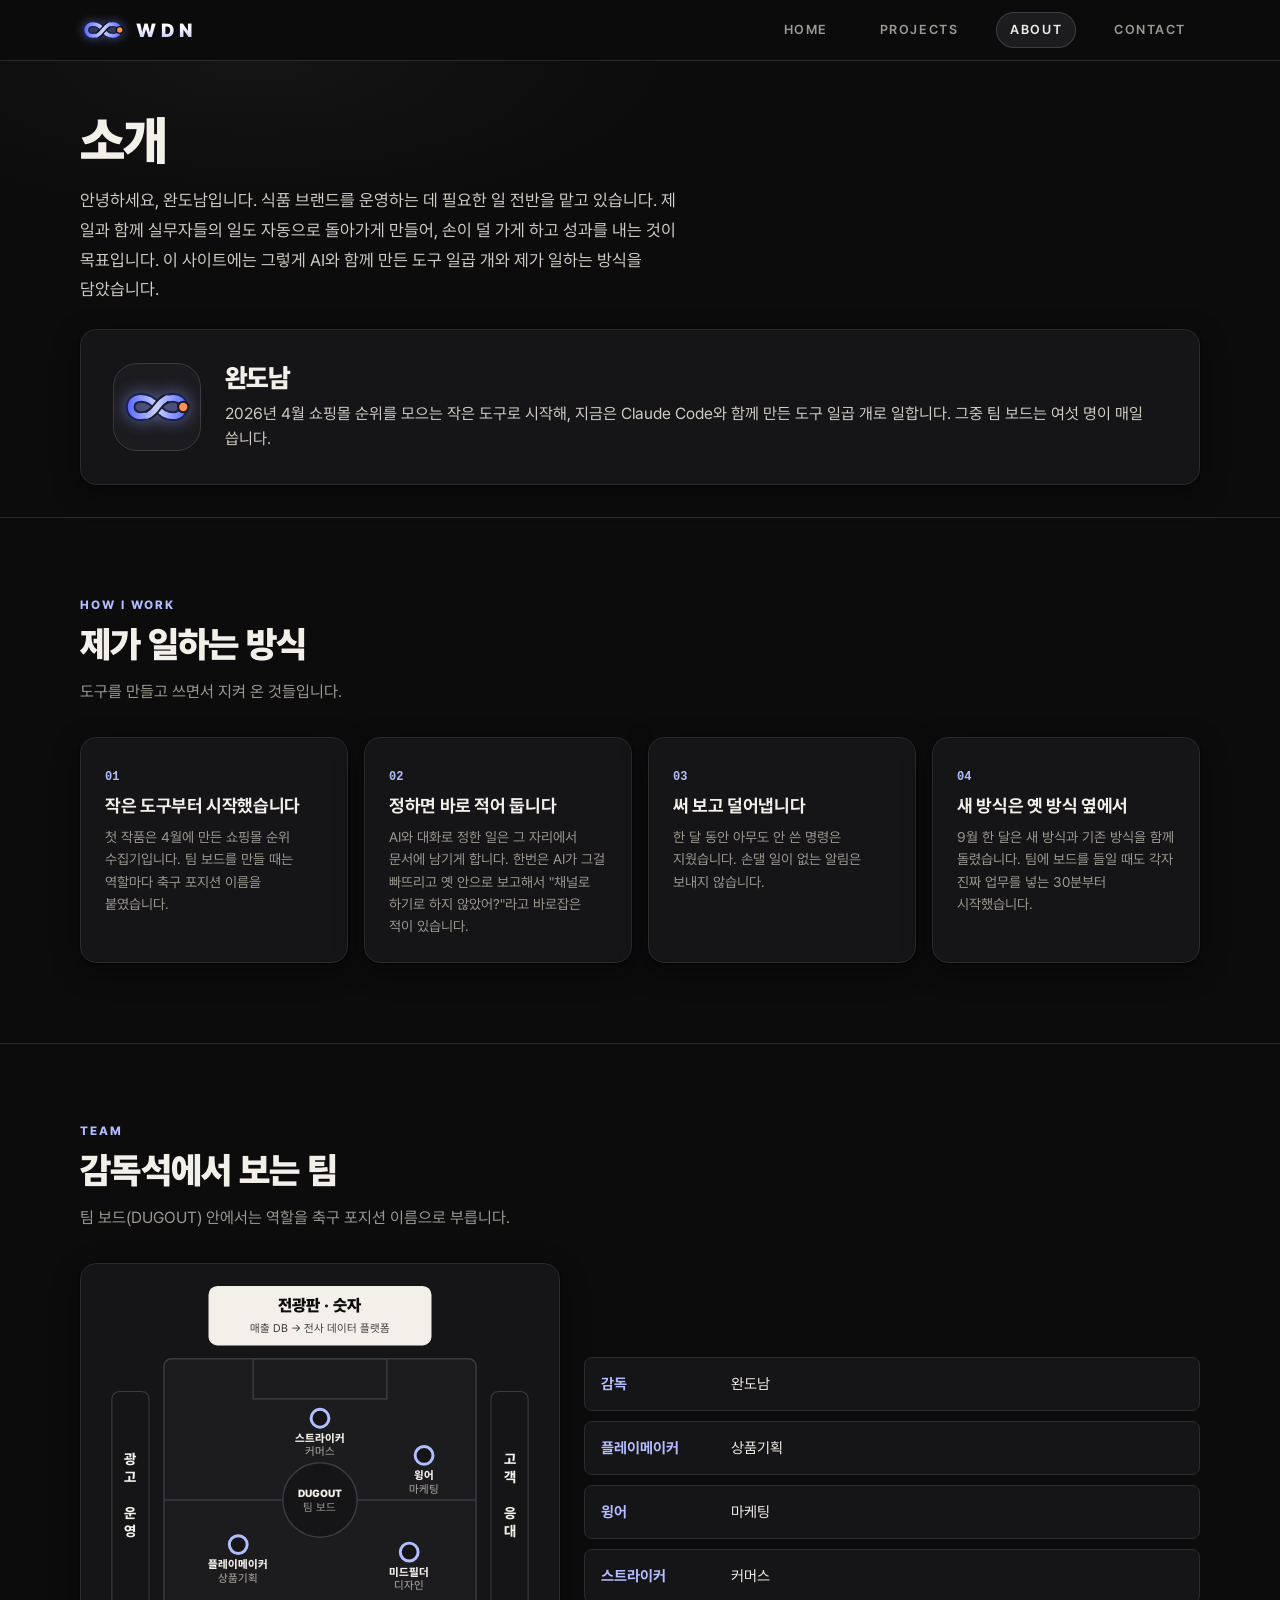
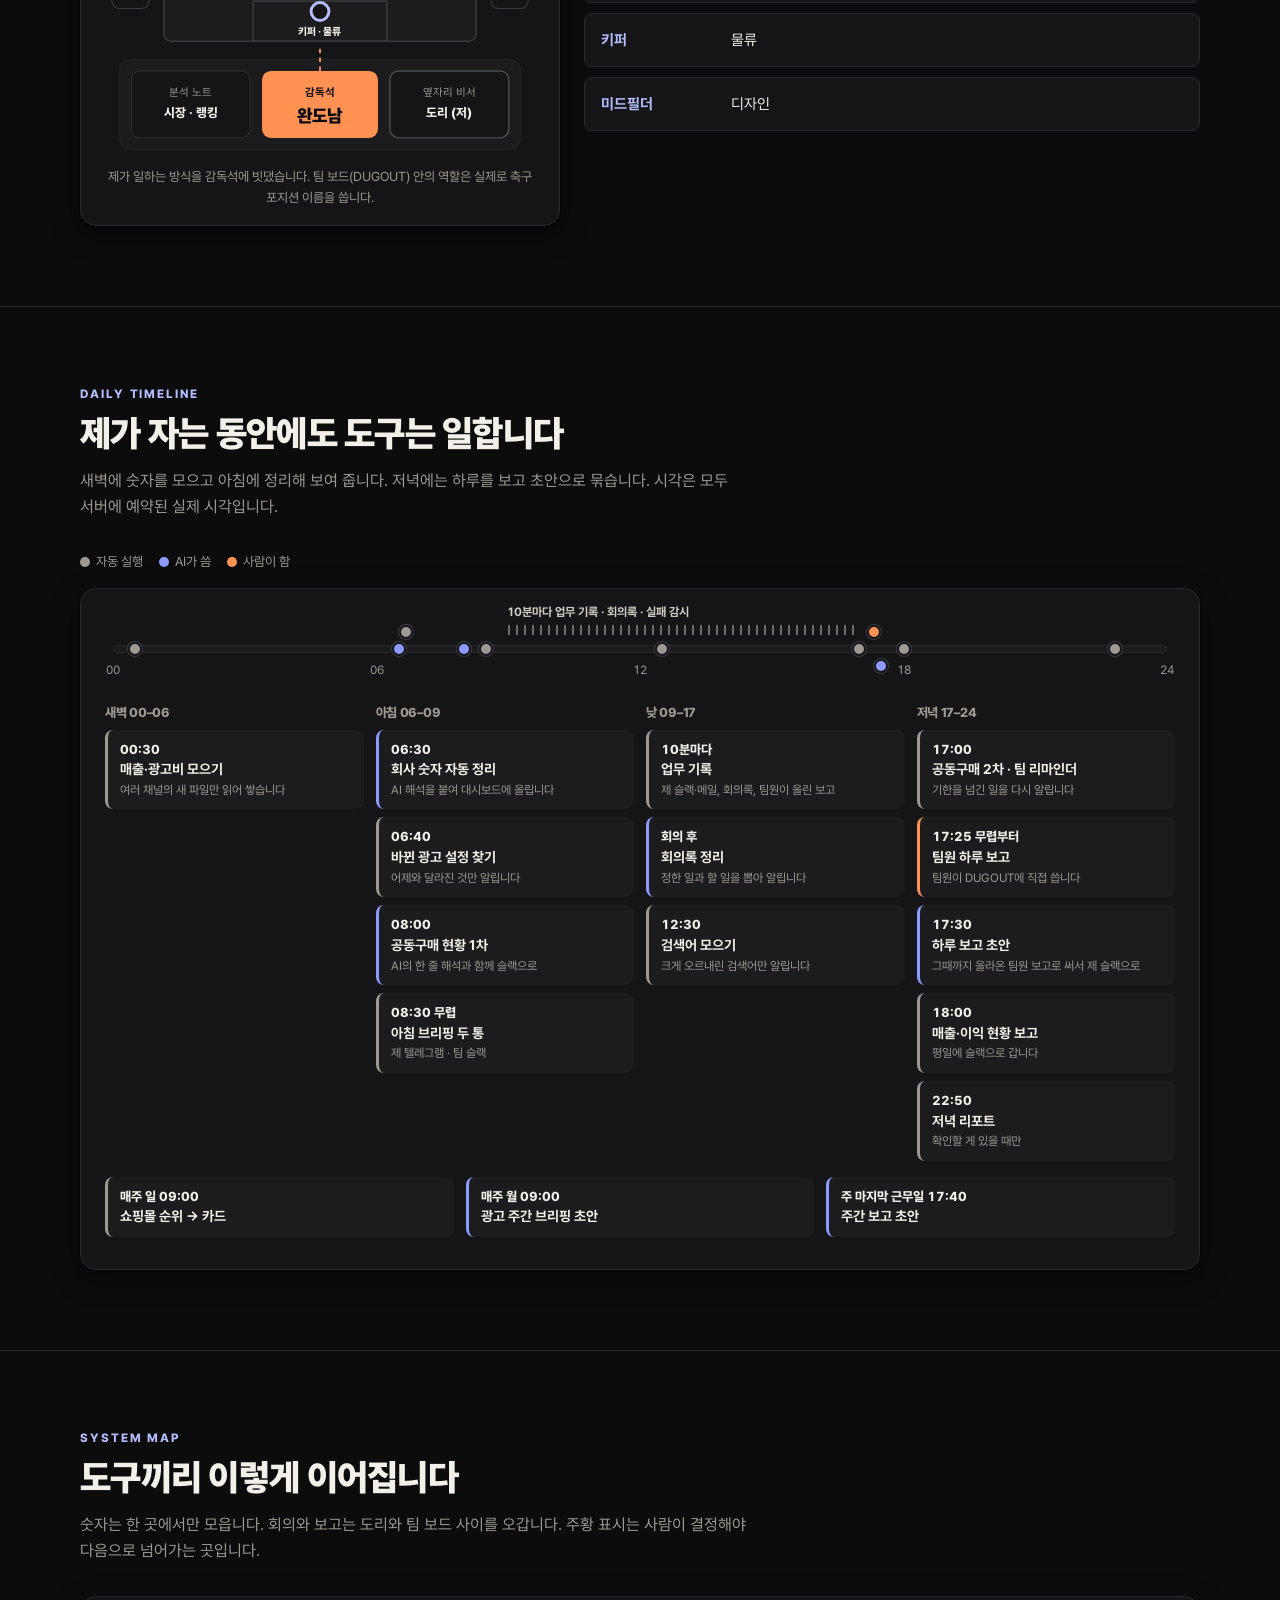
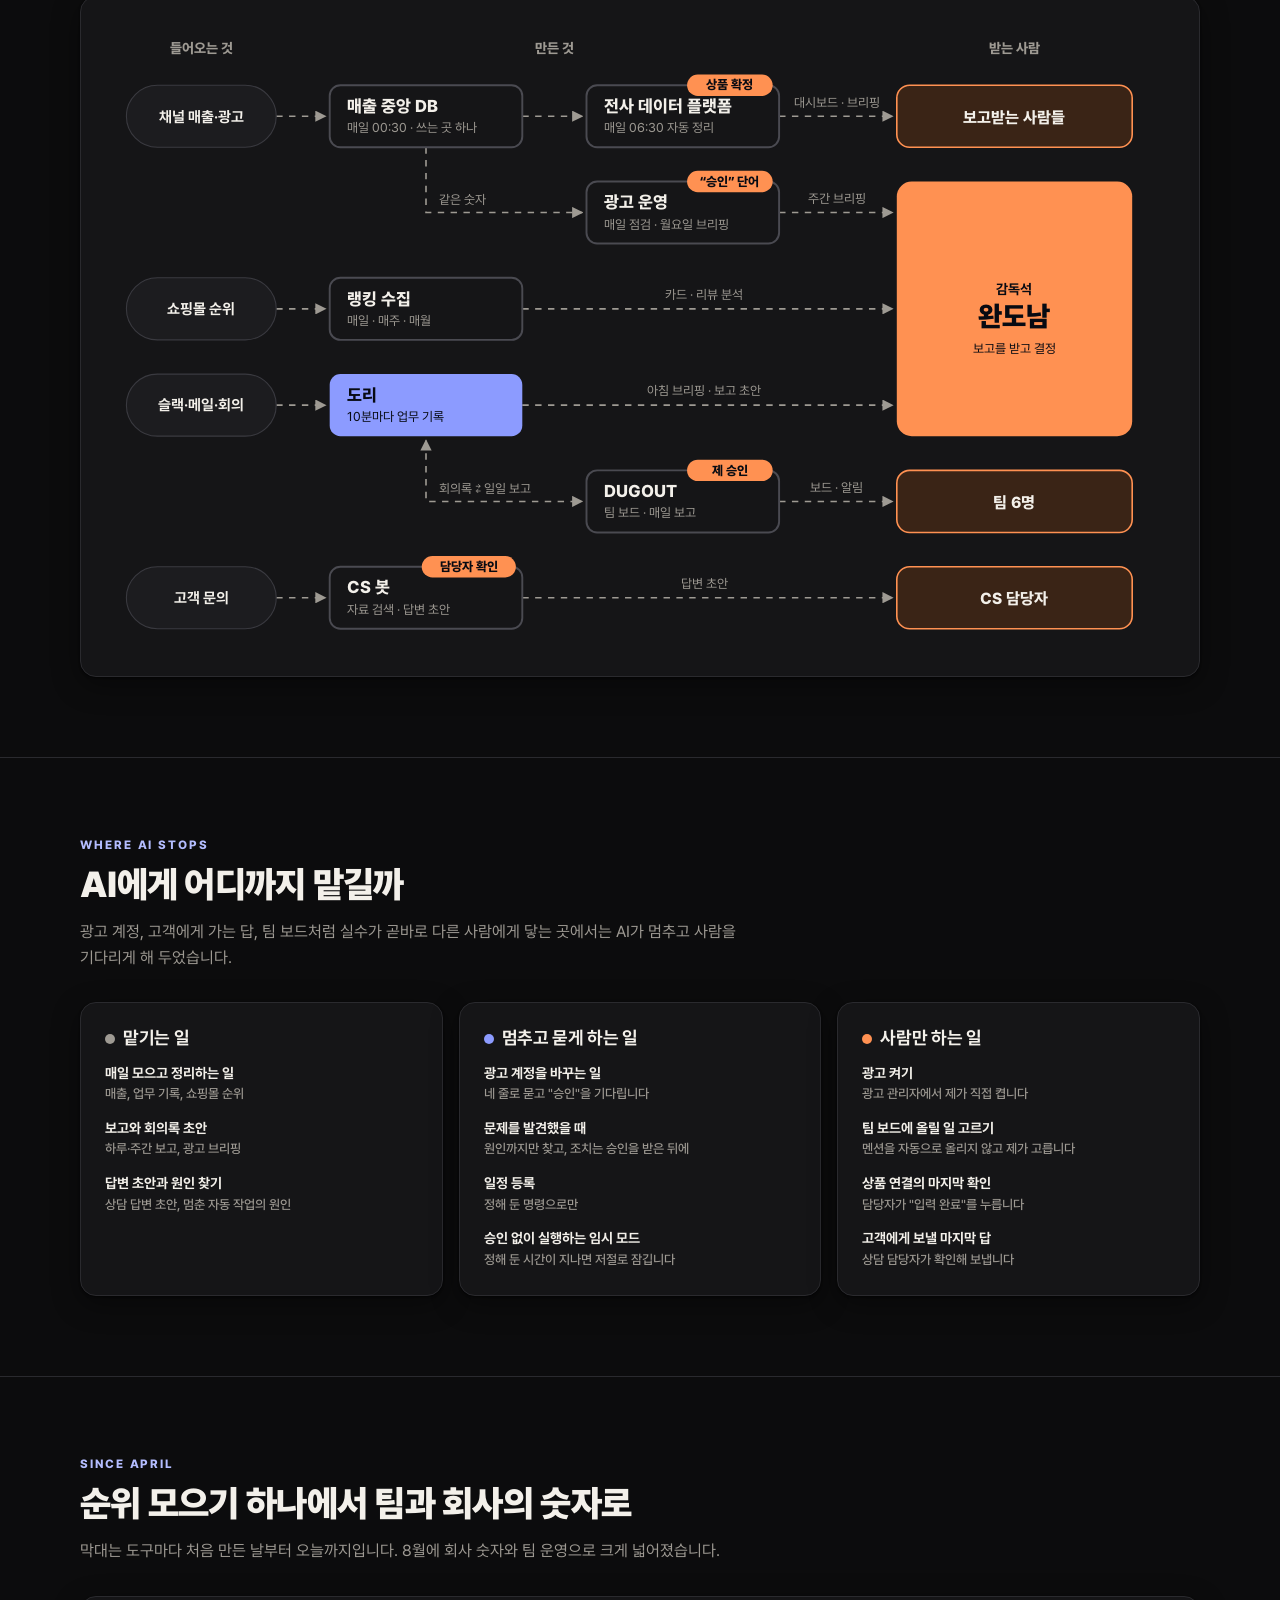
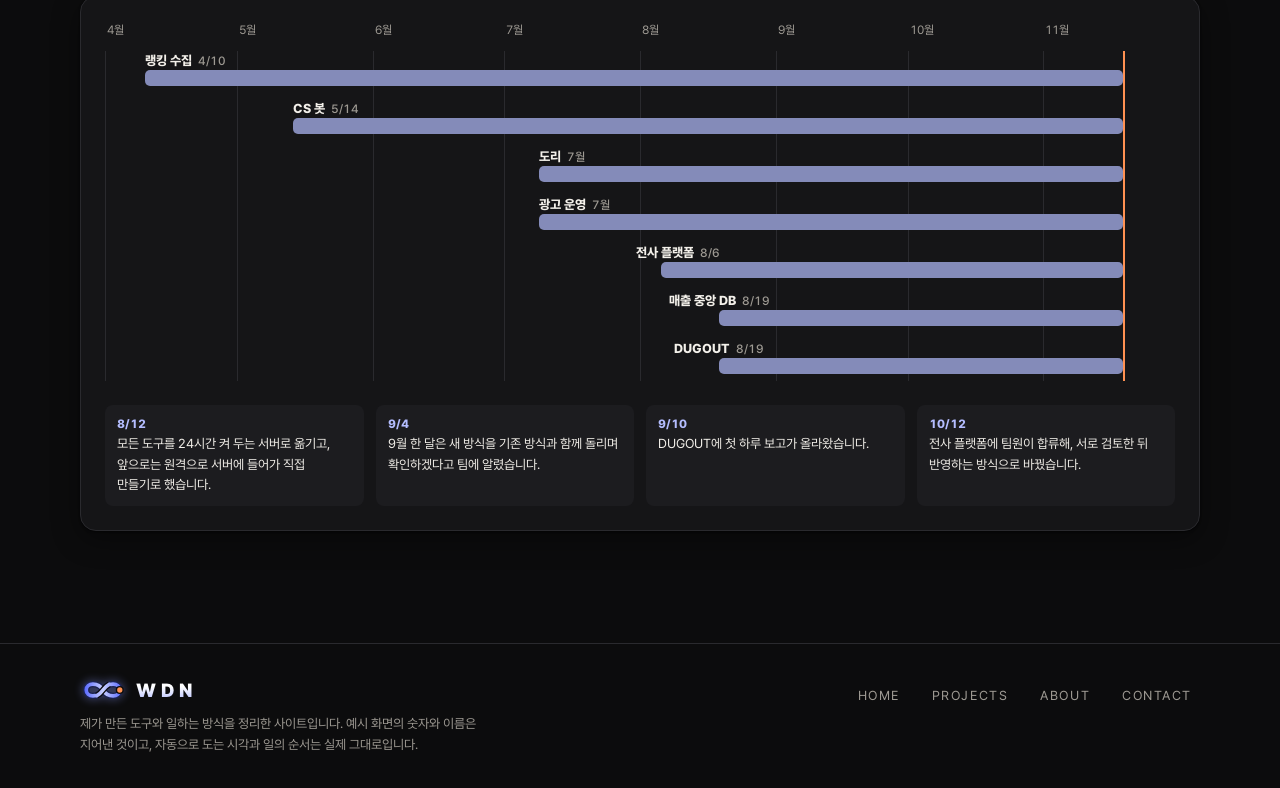
==== commit c0c51a5b: "메뉴와 섹션 표지, 단계 표지를 영어로 Co-Authored-By: Claude Fable 5.2 <noreply@anthropic.com>" ====
--- a/about.html
+++ b/about.html
@@ -21,7 +21,7 @@
   <div class="wrap">
     <a class="logo" href="index.html" aria-label="WDN 홈"><span class="logo-mark"><svg class="mark" viewBox="0 0 40 24" aria-hidden="true" focusable="false"><defs><linearGradient id="lgh" x1="4" y1="0" x2="36" y2="0" gradientUnits="userSpaceOnUse"><stop offset="0" stop-color="#5B6BFF"/><stop offset=".5" stop-color="#C9D0FF"/><stop offset="1" stop-color="#5B6BFF"/></linearGradient></defs><path d="M20 12 C24 5.2 34.6 5.2 34.6 12 C34.6 18.8 24 18.8 20 12 C16 5.2 5.4 5.2 5.4 12 C5.4 18.8 16 18.8 20 12 Z" fill="none" stroke="#1C2350" stroke-width="5.6" stroke-linejoin="round"/><path d="M20 12 C24 5.2 34.6 5.2 34.6 12 C34.6 18.8 24 18.8 20 12 C16 5.2 5.4 5.2 5.4 12 C5.4 18.8 16 18.8 20 12 Z" fill="none" stroke="url(#lgh)" stroke-width="3.2" stroke-linejoin="round"/><path d="M14.6 16.9 C17 15.6 18.6 14 20 12 C21.4 10 23 8.4 25.4 7.1" fill="none" stroke="#0C0C0D" stroke-width="5.4" stroke-linecap="butt"/><path d="M14.6 16.9 C17 15.6 18.6 14 20 12 C21.4 10 23 8.4 25.4 7.1" fill="none" stroke="url(#lgh)" stroke-width="3.2" stroke-linecap="round"/><circle class="dot" cx="34.6" cy="12" r="2.9" fill="#FF9152" stroke="#0C0C0D" stroke-width="1.2"/></svg></span><b class="logo-word">WDN</b></a>
     <button class="nav-toggle" id="navToggle" type="button" aria-label="메뉴 열기" aria-expanded="false" aria-controls="siteNav"><span></span><span></span><span></span></button>
-    <nav class="site-nav" id="siteNav" aria-label="사이트 메뉴"><a href="index.html">홈</a><a href="projects.html">프로젝트</a><a href="about.html" aria-current="page">소개</a><a href="contact.html">연락처</a></nav>
+    <nav class="site-nav" id="siteNav" aria-label="사이트 메뉴"><a href="index.html" lang="en">HOME</a><a href="projects.html" lang="en">PROJECTS</a><a href="about.html" aria-current="page" lang="en">ABOUT</a><a href="contact.html" lang="en">CONTACT</a></nav>
   </div>
 </header>
 <main id="main">
@@ -35,11 +35,11 @@
   <div><h2>완도남</h2><p>2026년 4월 쇼핑몰 순위를 모으는 작은 도구로 시작해, 지금은 Claude Code와 함께 만든 도구 일곱 개로 일합니다. 그중 팀 보드는 여섯 명이 매일 씁니다.</p></div>
 </div></div>
 <section class="sec reveal" id="who"><div class="wrap">
-  <div class="sec-head"><div class="kicker">습관</div><h2>제가 일하는 방식</h2><p>도구를 만들고 쓰면서 지켜 온 것들입니다.</p></div>
+  <div class="sec-head"><div class="kicker" lang="en">HOW I WORK</div><h2>제가 일하는 방식</h2><p>도구를 만들고 쓰면서 지켜 온 것들입니다.</p></div>
   <div class="who-grid"><div class="card who-card"><span class="n">01</span><h3>작은 도구부터 시작했습니다</h3><p>첫 작품은 4월에 만든 쇼핑몰 순위 수집기입니다. 팀 보드를 만들 때는 역할마다 축구 포지션 이름을 붙였습니다.</p></div><div class="card who-card"><span class="n">02</span><h3>정하면 바로 적어 둡니다</h3><p>AI와 대화로 정한 일은 그 자리에서 문서에 남기게 합니다. 한번은 AI가 그걸 빠뜨리고 옛 안으로 보고해서 "채널로 하기로 하지 않았어?"라고 바로잡은 적이 있습니다.</p></div><div class="card who-card"><span class="n">03</span><h3>써 보고 덜어냅니다</h3><p>한 달 동안 아무도 안 쓴 명령은 지웠습니다. 손댈 일이 없는 알림은 보내지 않습니다.</p></div><div class="card who-card"><span class="n">04</span><h3>새 방식은 옛 방식 옆에서</h3><p>9월 한 달은 새 방식과 기존 방식을 함께 돌렸습니다. 팀에 보드를 들일 때도 각자 진짜 업무를 넣는 30분부터 시작했습니다.</p></div></div>
 </div></section>
 <section class="sec reveal" id="team"><div class="wrap">
-  <div class="sec-head"><div class="kicker">팀 구성</div><h2>감독석에서 보는 팀</h2><p>팀 보드(DUGOUT) 안에서는 역할을 축구 포지션 이름으로 부릅니다.</p></div>
+  <div class="sec-head"><div class="kicker" lang="en">TEAM</div><h2>감독석에서 보는 팀</h2><p>팀 보드(DUGOUT) 안에서는 역할을 축구 포지션 이름으로 부릅니다.</p></div>
   <div class="team-fig"><figure class="fig">
       <svg class="big" viewBox="0 0 600 640" role="img" aria-labelledby="heroT heroD">
         <title id="heroT">제가 일하는 방식 — 감독석 배치도</title>
@@ -104,7 +104,7 @@
 <section class="sec reveal" id="day">
   <div class="wrap">
     <div class="sec-head">
-      <div class="kicker">하루 타임라인</div>
+      <div class="kicker" lang="en">DAILY TIMELINE</div>
       <h2>제가 자는 동안에도 도구는 일합니다</h2>
       <p>새벽에 숫자를 모으고 아침에 정리해 보여 줍니다. 저녁에는 하루를 보고 초안으로 묶습니다. 시각은 모두 서버에 예약된 실제 시각입니다.</p>
     </div>
@@ -160,7 +160,7 @@
 <section class="sec reveal" id="map">
   <div class="wrap">
     <div class="sec-head">
-      <div class="kicker">전체 연결도</div>
+      <div class="kicker" lang="en">SYSTEM MAP</div>
       <h2>도구끼리 이렇게 이어집니다</h2>
       <p>숫자는 한 곳에서만 모읍니다. 회의와 보고는 도리와 팀 보드 사이를 오갑니다. 주황 표시는 사람이 결정해야 다음으로 넘어가는 곳입니다.</p>
     </div>
@@ -273,7 +273,7 @@
   </div>
 </section>
 <section class="sec reveal" id="rules"><div class="wrap">
-  <div class="sec-head"><div class="kicker">맡기는 선</div><h2>AI에게 어디까지 맡길까</h2><p>광고 계정, 고객에게 가는 답, 팀 보드처럼 실수가 곧바로 다른 사람에게 닿는 곳에서는 AI가 멈추고 사람을 기다리게 해 두었습니다.</p></div>
+  <div class="sec-head"><div class="kicker" lang="en">WHERE AI STOPS</div><h2>AI에게 어디까지 맡길까</h2><p>광고 계정, 고객에게 가는 답, 팀 보드처럼 실수가 곧바로 다른 사람에게 닿는 곳에서는 AI가 멈추고 사람을 기다리게 해 두었습니다.</p></div>
   <div class="rules">
     <div class="card rule"><div class="hd"><i class="dot d-auto"></i><h3>맡기는 일</h3></div>
       <ul><li>매일 모으고 정리하는 일<span>매출, 업무 기록, 쇼핑몰 순위</span></li><li>보고와 회의록 초안<span>하루·주간 보고, 광고 브리핑</span></li><li>답변 초안과 원인 찾기<span>상담 답변 초안, 멈춘 자동 작업의 원인</span></li></ul></div>
@@ -286,7 +286,7 @@
 <section class="sec reveal" id="growth">
   <div class="wrap">
     <div class="sec-head">
-      <div class="kicker">4월부터 지금까지</div>
+      <div class="kicker" lang="en">SINCE APRIL</div>
       <h2>순위 모으기 하나에서 팀과 회사의 숫자로</h2>
       <p>막대는 도구마다 처음 만든 날부터 오늘까지입니다. 8월에 회사 숫자와 팀 운영으로 크게 넓어졌습니다.</p>
     </div>
@@ -316,7 +316,7 @@
   <div class="wrap">
     <div><a class="logo" href="index.html" aria-label="WDN 홈"><span class="logo-mark"><svg class="mark" viewBox="0 0 40 24" aria-hidden="true" focusable="false"><defs><linearGradient id="lgf" x1="4" y1="0" x2="36" y2="0" gradientUnits="userSpaceOnUse"><stop offset="0" stop-color="#5B6BFF"/><stop offset=".5" stop-color="#C9D0FF"/><stop offset="1" stop-color="#5B6BFF"/></linearGradient></defs><path d="M20 12 C24 5.2 34.6 5.2 34.6 12 C34.6 18.8 24 18.8 20 12 C16 5.2 5.4 5.2 5.4 12 C5.4 18.8 16 18.8 20 12 Z" fill="none" stroke="#1C2350" stroke-width="5.6" stroke-linejoin="round"/><path d="M20 12 C24 5.2 34.6 5.2 34.6 12 C34.6 18.8 24 18.8 20 12 C16 5.2 5.4 5.2 5.4 12 C5.4 18.8 16 18.8 20 12 Z" fill="none" stroke="url(#lgf)" stroke-width="3.2" stroke-linejoin="round"/><path d="M14.6 16.9 C17 15.6 18.6 14 20 12 C21.4 10 23 8.4 25.4 7.1" fill="none" stroke="#0C0C0D" stroke-width="5.4" stroke-linecap="butt"/><path d="M14.6 16.9 C17 15.6 18.6 14 20 12 C21.4 10 23 8.4 25.4 7.1" fill="none" stroke="url(#lgf)" stroke-width="3.2" stroke-linecap="round"/><circle class="dot" cx="34.6" cy="12" r="2.9" fill="#FF9152" stroke="#0C0C0D" stroke-width="1.2"/></svg></span><b class="logo-word">WDN</b></a>
       <p style="margin-top:10px">제가 만든 도구와 일하는 방식을 정리한 사이트입니다. 예시 화면의 숫자와 이름은 지어낸 것이고, 자동으로 도는 시각과 일의 순서는 실제 그대로입니다.</p></div>
-    <nav class="fl" aria-label="바닥 메뉴"><a href="index.html">홈</a><a href="projects.html">프로젝트</a><a href="about.html">소개</a><a href="contact.html">연락처</a></nav>
+    <nav class="fl" aria-label="바닥 메뉴"><a href="index.html" lang="en">HOME</a><a href="projects.html" lang="en">PROJECTS</a><a href="about.html" lang="en">ABOUT</a><a href="contact.html" lang="en">CONTACT</a></nav>
   </div>
 </footer>
 <script src="assets/site.js"></script>
--- a/assets/site.css
+++ b/assets/site.css
@@ -205,7 +205,9 @@
 :root{
   
   --bg:#0C0C0D; --surface:#151517; --surface-2:#1C1C1F; --ink:#F3F0EA; --ink-2:#D2CEC6; --muted:#9E9A93; --line:#2A2A2E; --line-2:#3A3A40;
-  --brand:#8C9BFF; --brand-soft:#1E2138; --brand-ink:#070A12;
+  --brand:#B4BDFF; --brand-hi:#C9D0FF; --brand-soft:#1E2138; --brand-ink:#0C0C0D; --brand-glow:rgba(180,189,255,.3);
+  --btn:#ECE8E0; --btn-hi:#FFFFFF; --btn-press:#D6D1C7; --btn-ink:#0C0C0D; --me:#ECE8E0;
+  --ai:#8C9BFF; --ai-soft:#1E2138; --ai-ink:#070A12; --ai-glow:rgba(140,155,255,.45); --loop-blue:#8C9BFF;
   --human:#FF9152; --human-soft:#3A2416; --human-ink:#070A12;
   --auto:#9E9A93; --auto-soft:#1C1C1F;
   --glow:0 0 0 1px rgba(255,255,255,.06),0 10px 40px rgba(0,0,0,.45);
@@ -234,7 +236,7 @@
 .btn-row{display:flex;flex-wrap:wrap;gap:10px;margin-top:var(--s5)}
 .cta{display:inline-flex;align-items:center;gap:8px;font-weight:800;font-size:14px;text-decoration:none;border-radius:999px;padding:11px 18px;border:1px solid var(--line-2);color:var(--ink);background:var(--surface)}
 .cta:hover{border-color:var(--brand)}
-.cta.pri{background:var(--brand);border-color:var(--brand);color:var(--brand-ink);box-shadow:var(--btn-glow)}
+.cta.pri{background:var(--btn);border-color:var(--btn);color:var(--btn-ink);box-shadow:var(--btn-glow)}
 .cta svg{width:16px;height:16px;fill:none;stroke:currentColor;stroke-width:2.2;stroke-linecap:round;stroke-linejoin:round}
 .js .reveal{opacity:0;transform:translateY(14px);transition:opacity .6s ease,transform .6s ease}
 .js .reveal.in{opacity:1;transform:none}
@@ -563,6 +565,42 @@
 .logo-mark{width:46px;height:28px}
 .logo-mark .mark{width:46px;height:28px}
 .logo .logo-word{font-size:19px;font-weight:900;letter-spacing:.24em;line-height:1;margin-right:-.24em;background:linear-gradient(180deg,#FFFFFF 30%,#B9C2FF);-webkit-background-clip:text;background-clip:text;color:transparent}
+.kicker,.stepper .en,.phase-head .k{font-family:inherit;font-size:12px;font-weight:800;letter-spacing:.16em;line-height:1.2;color:var(--brand);text-transform:uppercase}
+.kicker{margin-bottom:10px}
+.stepper .en{display:block;margin-bottom:3px}
+.phase-head{align-items:center}
+.phase-head .k{border:1px solid var(--line-2);border-radius:999px;padding:4px 10px 4px 11px;white-space:nowrap}
+.site-nav a,.site-foot .fl a{letter-spacing:.12em;font-size:13px}
+:focus-visible{outline:2px solid var(--brand);outline-offset:2px}
+.cta.pri:hover{background:var(--btn-hi);border-color:var(--btn-hi)}
+.cta.pri:active{background:var(--btn-press);border-color:var(--btn-press);transform:translateY(1px)}
+.skip{background:var(--btn);color:var(--btn-ink)}
+.bub.me,.mf-dori .me{background:var(--me)}
+.g-bar{background:color-mix(in srgb,var(--brand) 70%,var(--surface))}
+.pcard:hover,a.c-card:hover,.cta-band a:hover{box-shadow:0 0 0 1px var(--brand-glow),0 10px 40px rgba(0,0,0,.45)}
+.loop-dot{border-color:var(--loop-blue)}
+.loop-steps b,.loop-steps span:last-child::after{color:var(--loop-blue)}
+.mini .dori{border-color:var(--ai)}
+.d-ai,.track .ev.ai{background:var(--ai)}
+.ev-card.ai{border-left-color:var(--ai)}
+.keys .k-ai b{background:var(--ai-soft);color:var(--ai)}
+.node.ai .ic{background:var(--ai-soft)}
+.node.ai .ic svg{stroke:var(--ai)}
+.bub .who{color:var(--ai)}
+.av.bot{background:var(--ai);border-color:var(--ai);color:var(--ai-ink)}
+.conf{color:var(--ai);background:var(--ai-soft)}
+.ins-i{background:var(--ai-soft)}
+.ins-i b{color:var(--ai)}
+.m-desk rect[fill="var(--brand)"],.m-mobile rect[fill="var(--brand)"]{fill:var(--ai)}
+.m-desk text[fill="var(--brand-ink)"],.m-mobile text[fill="var(--brand-ink)"]{fill:var(--ai-ink)}
+.mf-cs .a{background:var(--ai-soft);border-color:var(--ai)}
+.mf-cs .a i{background:var(--ai)}
+.mf-dori .av{background:var(--ai);color:var(--ai-ink);box-shadow:0 0 10px var(--ai-glow)}
+.mf-dori .dr{background:var(--ai-soft);border-color:var(--ai)}
+.mf-dori .dr i{background:var(--ai)}
+.mf-ads .scan{background:linear-gradient(90deg,transparent,var(--ai-glow),transparent)}
+.mf-ads .c-win{background:var(--brand);box-shadow:0 0 8px var(--brand-glow)}
+.mf-rank .rk-r.hl{background:color-mix(in srgb,var(--brand) 12%,transparent);box-shadow:0 0 0 1px var(--brand-glow)}
 .node:not(:last-child)::after{background:repeating-linear-gradient(180deg,var(--flow) 0 4px,transparent 4px 8px);background-size:2px 8px}
 .track .tick{background:repeating-linear-gradient(90deg,var(--flow) 0 2px,transparent 2px 8px);opacity:1}
 .track .tick-lb{color:var(--ink-2)}
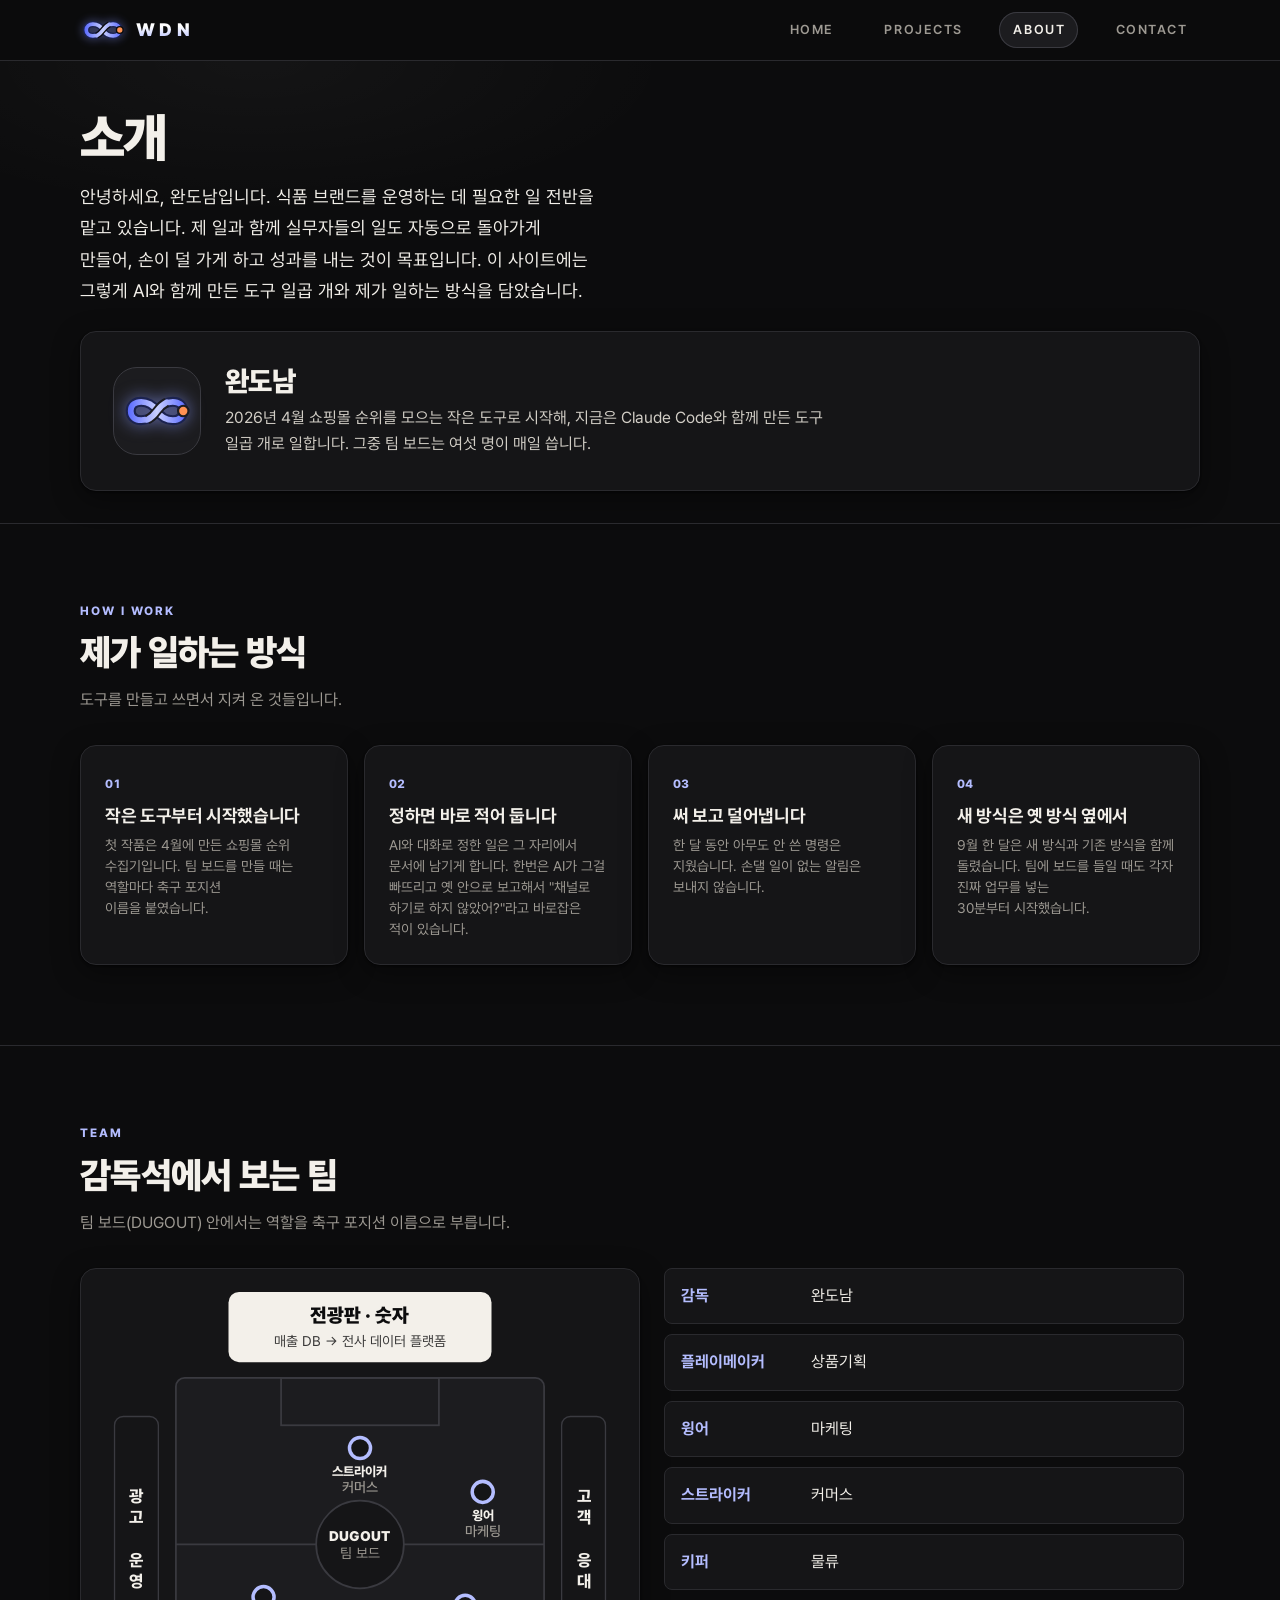
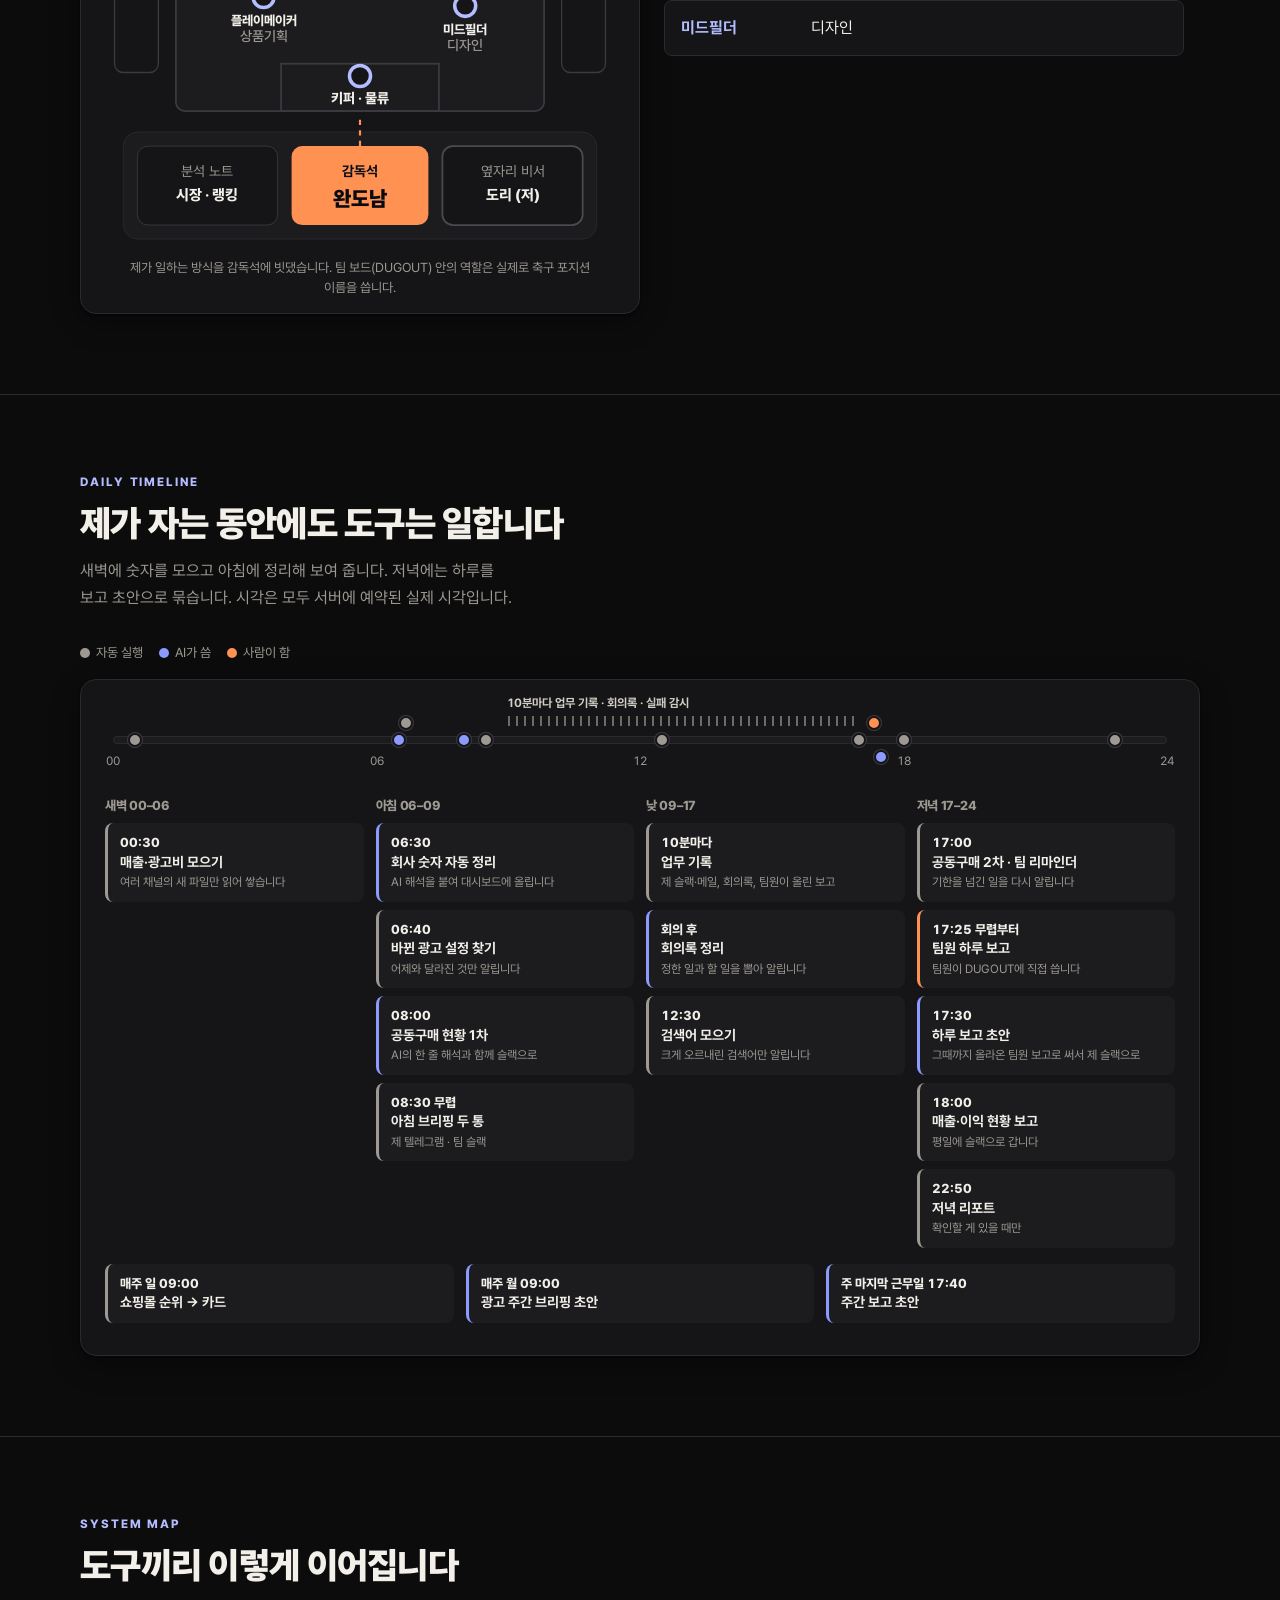
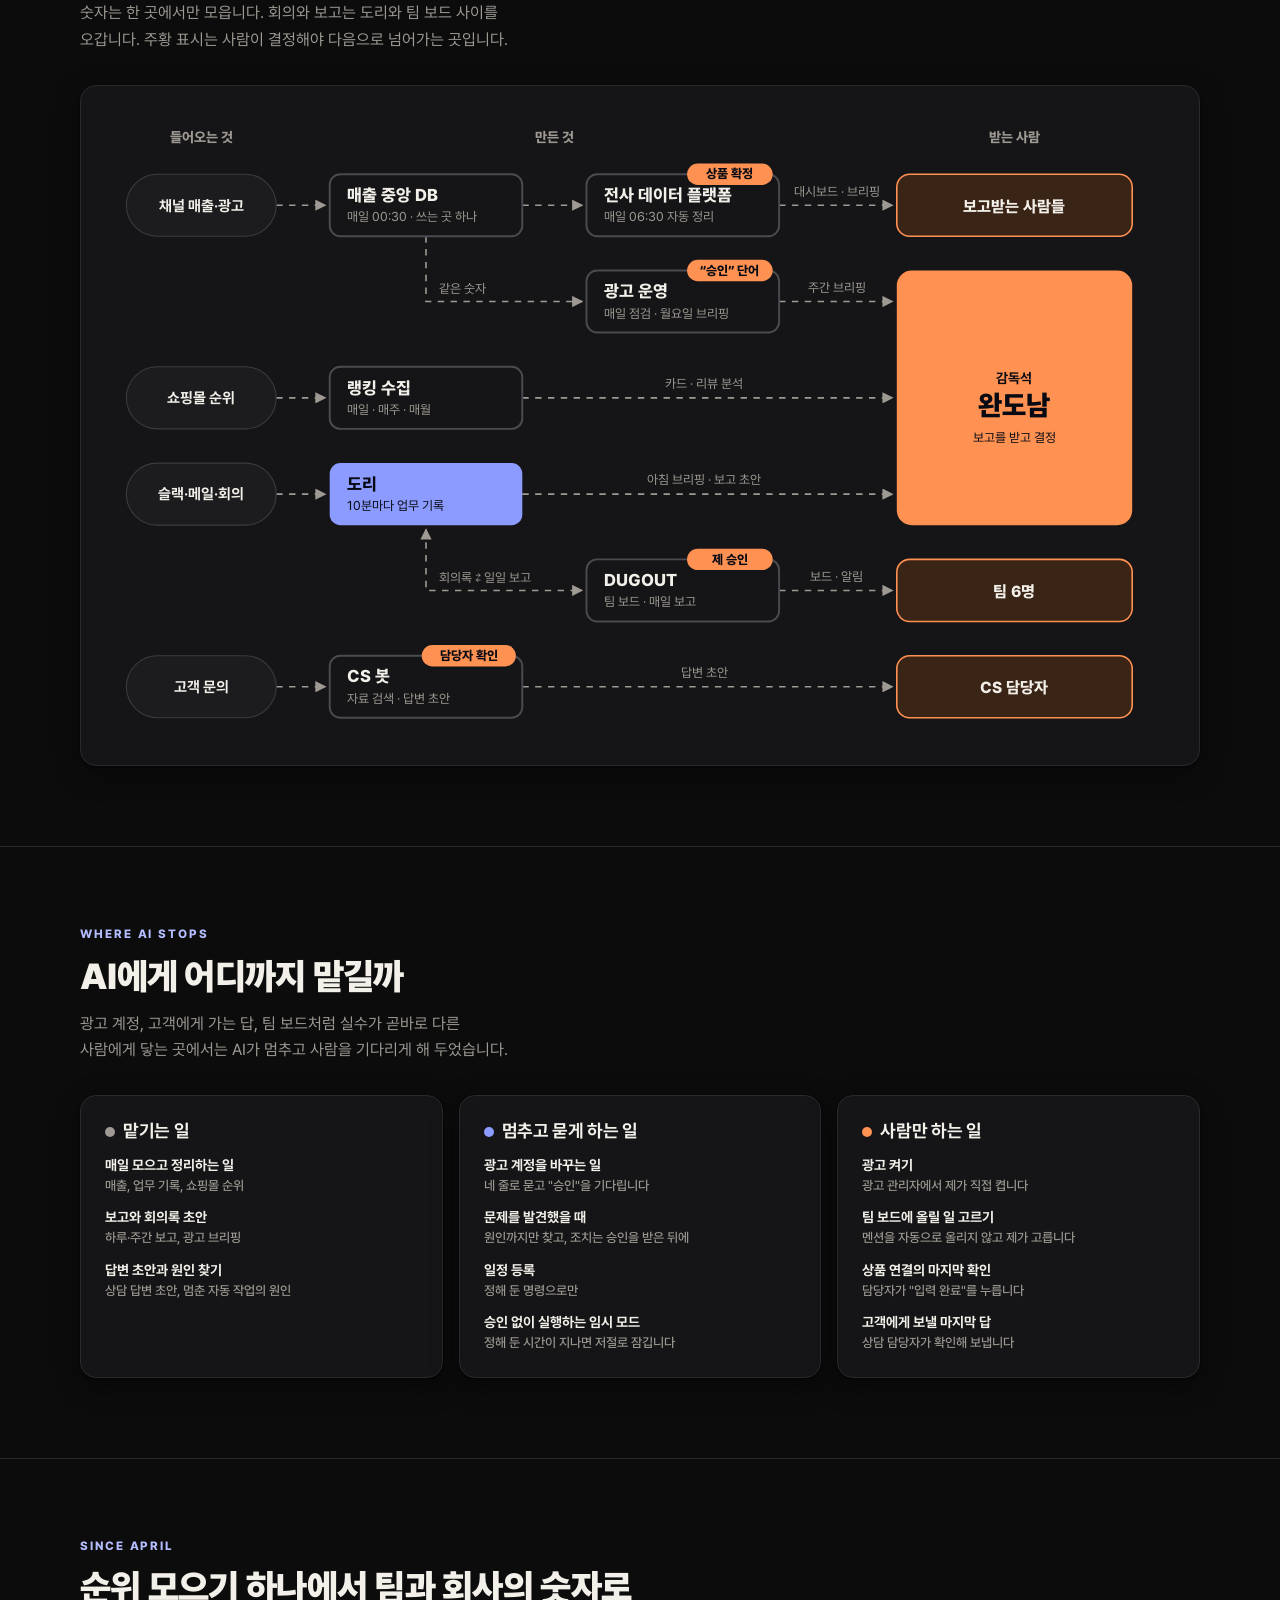
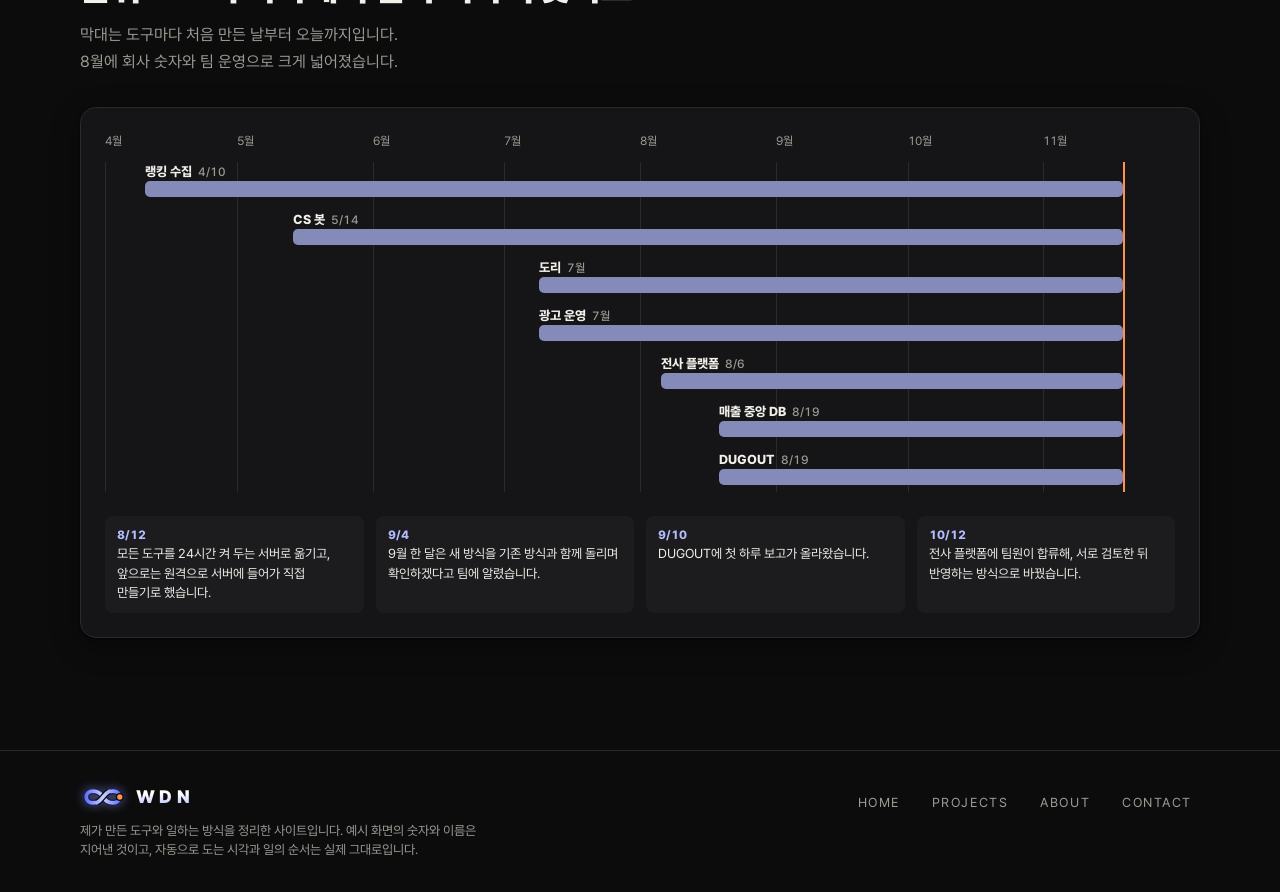
==== commit 4d50e828: "조판·배치 정리: 글자 크기 단계, 줄바꿈, 간격, 휴대폰 표시 Co-Authored-By: Claude Fable 5.2 <noreply@anthropic.com>" ====
--- a/about.html
+++ b/about.html
@@ -28,18 +28,18 @@
 
 <section class="page-head"><div class="wrap">
   <h1>소개</h1>
-  <p class="lead greet">안녕하세요, 완도남입니다. 식품 브랜드를 운영하는 데 필요한 일 전반을 맡고 있습니다. 제 일과 함께 실무자들의 일도 자동으로 돌아가게 만들어, 손이 덜 가게 하고 성과를 내는 것이 목표입니다. 이 사이트에는 그렇게 AI와 함께 만든 도구 일곱 개와 제가 일하는 방식을 담았습니다.</p>
+  <p class="lead greet">안녕하세요, 완도남입니다. 식품 브랜드를 운영하는 데 필요한 일 전반을 맡고 있습니다. 제 일과 함께 실무자들의 일도 자동으로 돌아가게 만들어, 손이 덜 가게 하고 성과를 내는 것이 목표입니다. 이 사이트에는 그렇게 AI와 함께 만든 도구 일곱 개와 제가 일하는 방식을 담았습니다.</p>
 </div></section>
 <div class="wrap" style="padding-bottom:var(--s6)"><div class="card intro-card reveal">
   <div class="avatar" aria-hidden="true"><svg class="mark big" viewBox="0 0 40 24" aria-hidden="true" focusable="false"><defs><linearGradient id="lga" x1="4" y1="0" x2="36" y2="0" gradientUnits="userSpaceOnUse"><stop offset="0" stop-color="#5B6BFF"/><stop offset=".5" stop-color="#C9D0FF"/><stop offset="1" stop-color="#5B6BFF"/></linearGradient></defs><path d="M20 12 C24 5.2 34.6 5.2 34.6 12 C34.6 18.8 24 18.8 20 12 C16 5.2 5.4 5.2 5.4 12 C5.4 18.8 16 18.8 20 12 Z" fill="none" stroke="#1C2350" stroke-width="5.6" stroke-linejoin="round"/><path d="M20 12 C24 5.2 34.6 5.2 34.6 12 C34.6 18.8 24 18.8 20 12 C16 5.2 5.4 5.2 5.4 12 C5.4 18.8 16 18.8 20 12 Z" fill="none" stroke="url(#lga)" stroke-width="3.2" stroke-linejoin="round"/><path d="M14.6 16.9 C17 15.6 18.6 14 20 12 C21.4 10 23 8.4 25.4 7.1" fill="none" stroke="#1C1C1F" stroke-width="5.4" stroke-linecap="butt"/><path d="M14.6 16.9 C17 15.6 18.6 14 20 12 C21.4 10 23 8.4 25.4 7.1" fill="none" stroke="url(#lga)" stroke-width="3.2" stroke-linecap="round"/><circle class="dot" cx="34.6" cy="12" r="2.9" fill="#FF9152" stroke="#1C1C1F" stroke-width="1.2"/></svg></div>
-  <div><h2>완도남</h2><p>2026년 4월 쇼핑몰 순위를 모으는 작은 도구로 시작해, 지금은 Claude Code와 함께 만든 도구 일곱 개로 일합니다. 그중 팀 보드는 여섯 명이 매일 씁니다.</p></div>
+  <div><h2>완도남</h2><p>2026년 4월 쇼핑몰 순위를 모으는 작은 도구로 시작해, 지금은 Claude Code와 함께 만든 도구 일곱 개로 일합니다. 그중 팀 보드는 여섯 명이 매일 씁니다.</p></div>
 </div></div>
 <section class="sec reveal" id="who"><div class="wrap">
-  <div class="sec-head"><div class="kicker" lang="en">HOW I WORK</div><h2>제가 일하는 방식</h2><p>도구를 만들고 쓰면서 지켜 온 것들입니다.</p></div>
-  <div class="who-grid"><div class="card who-card"><span class="n">01</span><h3>작은 도구부터 시작했습니다</h3><p>첫 작품은 4월에 만든 쇼핑몰 순위 수집기입니다. 팀 보드를 만들 때는 역할마다 축구 포지션 이름을 붙였습니다.</p></div><div class="card who-card"><span class="n">02</span><h3>정하면 바로 적어 둡니다</h3><p>AI와 대화로 정한 일은 그 자리에서 문서에 남기게 합니다. 한번은 AI가 그걸 빠뜨리고 옛 안으로 보고해서 "채널로 하기로 하지 않았어?"라고 바로잡은 적이 있습니다.</p></div><div class="card who-card"><span class="n">03</span><h3>써 보고 덜어냅니다</h3><p>한 달 동안 아무도 안 쓴 명령은 지웠습니다. 손댈 일이 없는 알림은 보내지 않습니다.</p></div><div class="card who-card"><span class="n">04</span><h3>새 방식은 옛 방식 옆에서</h3><p>9월 한 달은 새 방식과 기존 방식을 함께 돌렸습니다. 팀에 보드를 들일 때도 각자 진짜 업무를 넣는 30분부터 시작했습니다.</p></div></div>
+  <div class="sec-head"><div class="kicker" lang="en">HOW I WORK</div><h2>제가 일하는 방식</h2><p>도구를 만들고 쓰면서 지켜 온 것들입니다.</p></div>
+  <div class="who-grid"><div class="card who-card"><span class="n">01</span><h3>작은 도구부터 시작했습니다</h3><p>첫 작품은 4월에 만든 쇼핑몰 순위 수집기입니다. 팀 보드를 만들 때는 역할마다 축구 포지션 이름을 붙였습니다.</p></div><div class="card who-card"><span class="n">02</span><h3>정하면 바로 적어 둡니다</h3><p>AI와 대화로 정한 일은 그 자리에서 문서에 남기게 합니다. 한번은 AI가 그걸 빠뜨리고 옛 안으로 보고해서 "채널로 하기로 하지 않았어?"라고 바로잡은 적이 있습니다.</p></div><div class="card who-card"><span class="n">03</span><h3>써 보고 덜어냅니다</h3><p>한 달 동안 아무도 안 쓴 명령은 지웠습니다. 손댈 일이 없는 알림은 보내지 않습니다.</p></div><div class="card who-card"><span class="n">04</span><h3>새 방식은 옛 방식 옆에서</h3><p>9월 한 달은 새 방식과 기존 방식을 함께 돌렸습니다. 팀에 보드를 들일 때도 각자 진짜 업무를 넣는 30분부터 시작했습니다.</p></div></div>
 </div></section>
 <section class="sec reveal" id="team"><div class="wrap">
-  <div class="sec-head"><div class="kicker" lang="en">TEAM</div><h2>감독석에서 보는 팀</h2><p>팀 보드(DUGOUT) 안에서는 역할을 축구 포지션 이름으로 부릅니다.</p></div>
+  <div class="sec-head"><div class="kicker" lang="en">TEAM</div><h2>감독석에서 보는 팀</h2><p>팀 보드(DUGOUT) 안에서는 역할을 축구 포지션 이름으로 부릅니다.</p></div>
   <div class="team-fig"><figure class="fig">
       <svg class="big" viewBox="0 0 600 640" role="img" aria-labelledby="heroT heroD">
         <title id="heroT">제가 일하는 방식 — 감독석 배치도</title>
@@ -85,13 +85,13 @@
       <div class="mini" role="img" aria-label="제가 일하는 방식 — 감독석 배치도 (간단히)">
         <div class="score">전광판 · 숫자<span>매출 DB → 전사 데이터 플랫폼</span></div>
         <div>광고판<span>광고 운영</span></div>
-        <div class="field">경기장<span>DUGOUT 팀 보드 · 6명</span></div>
+        <div class="field">경기장<span>DUGOUT 팀 보드 · 6명</span></div>
         <div>관중석<span>고객 응대</span></div>
         <div>분석 노트<span>시장 · 랭킹</span></div>
         <div class="boss">감독석<span>완도남</span></div>
         <div class="dori">옆자리<span>비서 도리</span></div>
       </div>
-      <figcaption class="figcap">제가 일하는 방식을 감독석에 빗댔습니다. 팀 보드(DUGOUT) 안의 역할은 실제로 축구 포지션 이름을 씁니다.</figcaption>
+      <figcaption class="figcap">제가 일하는 방식을 감독석에 빗댔습니다. 팀 보드(DUGOUT) 안의 역할은 실제로 축구 포지션 이름을 씁니다.</figcaption>
     </figure><ul class="roles">
   <li><b>감독</b>완도남</li>
   <li><b>플레이메이커</b>상품기획</li>
@@ -106,7 +106,7 @@
     <div class="sec-head">
       <div class="kicker" lang="en">DAILY TIMELINE</div>
       <h2>제가 자는 동안에도 도구는 일합니다</h2>
-      <p>새벽에 숫자를 모으고 아침에 정리해 보여 줍니다. 저녁에는 하루를 보고 초안으로 묶습니다. 시각은 모두 서버에 예약된 실제 시각입니다.</p>
+      <p>새벽에 숫자를 모으고 아침에 정리해 보여 줍니다. 저녁에는 하루를 보고 초안으로 묶습니다. 시각은 모두 서버에 예약된 실제 시각입니다.</p>
     </div>
     <div class="legend"><span><i class="dot d-auto"></i>자동 실행</span><span><i class="dot d-ai"></i>AI가 씀</span><span><i class="dot d-hu"></i>사람이 함</span></div>
     <div class="card day">
@@ -162,7 +162,7 @@
     <div class="sec-head">
       <div class="kicker" lang="en">SYSTEM MAP</div>
       <h2>도구끼리 이렇게 이어집니다</h2>
-      <p>숫자는 한 곳에서만 모읍니다. 회의와 보고는 도리와 팀 보드 사이를 오갑니다. 주황 표시는 사람이 결정해야 다음으로 넘어가는 곳입니다.</p>
+      <p>숫자는 한 곳에서만 모읍니다. 회의와 보고는 도리와 팀 보드 사이를 오갑니다. 주황 표시는 사람이 결정해야 다음으로 넘어가는 곳입니다.</p>
     </div>
     <div class="card map">
       <svg class="m-desk" viewBox="0 70 1000 590" role="img" aria-labelledby="mapT">
@@ -273,7 +273,7 @@
   </div>
 </section>
 <section class="sec reveal" id="rules"><div class="wrap">
-  <div class="sec-head"><div class="kicker" lang="en">WHERE AI STOPS</div><h2>AI에게 어디까지 맡길까</h2><p>광고 계정, 고객에게 가는 답, 팀 보드처럼 실수가 곧바로 다른 사람에게 닿는 곳에서는 AI가 멈추고 사람을 기다리게 해 두었습니다.</p></div>
+  <div class="sec-head"><div class="kicker" lang="en">WHERE AI STOPS</div><h2>AI에게 어디까지 맡길까</h2><p>광고 계정, 고객에게 가는 답, 팀 보드처럼 실수가 곧바로 다른 사람에게 닿는 곳에서는 AI가 멈추고 사람을 기다리게 해 두었습니다.</p></div>
   <div class="rules">
     <div class="card rule"><div class="hd"><i class="dot d-auto"></i><h3>맡기는 일</h3></div>
       <ul><li>매일 모으고 정리하는 일<span>매출, 업무 기록, 쇼핑몰 순위</span></li><li>보고와 회의록 초안<span>하루·주간 보고, 광고 브리핑</span></li><li>답변 초안과 원인 찾기<span>상담 답변 초안, 멈춘 자동 작업의 원인</span></li></ul></div>
@@ -288,7 +288,7 @@
     <div class="sec-head">
       <div class="kicker" lang="en">SINCE APRIL</div>
       <h2>순위 모으기 하나에서 팀과 회사의 숫자로</h2>
-      <p>막대는 도구마다 처음 만든 날부터 오늘까지입니다. 8월에 회사 숫자와 팀 운영으로 크게 넓어졌습니다.</p>
+      <p>막대는 도구마다 처음 만든 날부터 오늘까지입니다. 8월에 회사 숫자와 팀 운영으로 크게 넓어졌습니다.</p>
     </div>
     <div class="card gantt">
       <div class="g-scale" aria-hidden="true"><span style="left:0%">4월</span><span style="left:12.3%">5월</span><span style="left:25%">6월</span><span style="left:37.3%">7월</span><span style="left:50%">8월</span><span style="left:62.7%">9월</span><span style="left:75%">10월</span><span style="left:87.7%">11월</span></div>
@@ -315,7 +315,7 @@
 <footer class="site-foot">
   <div class="wrap">
     <div><a class="logo" href="index.html" aria-label="WDN 홈"><span class="logo-mark"><svg class="mark" viewBox="0 0 40 24" aria-hidden="true" focusable="false"><defs><linearGradient id="lgf" x1="4" y1="0" x2="36" y2="0" gradientUnits="userSpaceOnUse"><stop offset="0" stop-color="#5B6BFF"/><stop offset=".5" stop-color="#C9D0FF"/><stop offset="1" stop-color="#5B6BFF"/></linearGradient></defs><path d="M20 12 C24 5.2 34.6 5.2 34.6 12 C34.6 18.8 24 18.8 20 12 C16 5.2 5.4 5.2 5.4 12 C5.4 18.8 16 18.8 20 12 Z" fill="none" stroke="#1C2350" stroke-width="5.6" stroke-linejoin="round"/><path d="M20 12 C24 5.2 34.6 5.2 34.6 12 C34.6 18.8 24 18.8 20 12 C16 5.2 5.4 5.2 5.4 12 C5.4 18.8 16 18.8 20 12 Z" fill="none" stroke="url(#lgf)" stroke-width="3.2" stroke-linejoin="round"/><path d="M14.6 16.9 C17 15.6 18.6 14 20 12 C21.4 10 23 8.4 25.4 7.1" fill="none" stroke="#0C0C0D" stroke-width="5.4" stroke-linecap="butt"/><path d="M14.6 16.9 C17 15.6 18.6 14 20 12 C21.4 10 23 8.4 25.4 7.1" fill="none" stroke="url(#lgf)" stroke-width="3.2" stroke-linecap="round"/><circle class="dot" cx="34.6" cy="12" r="2.9" fill="#FF9152" stroke="#0C0C0D" stroke-width="1.2"/></svg></span><b class="logo-word">WDN</b></a>
-      <p style="margin-top:10px">제가 만든 도구와 일하는 방식을 정리한 사이트입니다. 예시 화면의 숫자와 이름은 지어낸 것이고, 자동으로 도는 시각과 일의 순서는 실제 그대로입니다.</p></div>
+      <p style="margin-top:10px">제가 만든 도구와 일하는 방식을 정리한 사이트입니다. 예시 화면의 숫자와 이름은 지어낸 것이고, 자동으로 도는 시각과 일의 순서는 실제 그대로입니다.</p></div>
     <nav class="fl" aria-label="바닥 메뉴"><a href="index.html" lang="en">HOME</a><a href="projects.html" lang="en">PROJECTS</a><a href="about.html" lang="en">ABOUT</a><a href="contact.html" lang="en">CONTACT</a></nav>
   </div>
 </footer>
--- a/assets/site.css
+++ b/assets/site.css
@@ -1,45 +1,33 @@
-:root{--r-lg:16px;--r-md:12px;--r-sm:8px;--s1:4px;--s2:8px;--s3:12px;--s4:16px;--s5:24px;--s6:32px;--s7:48px;--s8:80px;--mono:ui-monospace,"Cascadia Mono",Consolas,"D2Coding",monospace}
 *{box-sizing:border-box}
 html{scroll-behavior:smooth;scroll-padding-top:72px}
-body{margin:0;background:var(--bg);color:var(--ink);font-family:"Pretendard","Apple SD Gothic Neo","Malgun Gothic",sans-serif;font-size:16px;line-height:1.6;-webkit-text-size-adjust:100%;overflow-x:hidden;word-break:keep-all;overflow-wrap:break-word}
 svg text{font-family:"Pretendard","Apple SD Gothic Neo","Malgun Gothic",sans-serif}
 p{margin:0}
 h1,h2,h3,h4{margin:0;line-height:1.25;letter-spacing:-.02em}
 .wrap{max-width:1160px;margin:0 auto;padding:0 20px}
-.top{position:sticky;top:0;z-index:30;background:var(--bg);border-bottom:1px solid var(--line)}
 .top .wrap{display:flex;align-items:center;gap:var(--s5);height:60px}
-.logo{display:flex;align-items:center;gap:10px;text-decoration:none;color:var(--ink)}
-.logo-mark{width:26px;height:26px;border-radius:7px;background:var(--ink);display:grid;place-items:center}
-.logo-mark i{width:10px;height:10px;border:2px solid var(--bg);border-radius:2px;display:block}
-.logo b{font-weight:900;letter-spacing:.12em;font-size:15px}
-.top nav{display:flex;gap:var(--s5);margin-left:auto;font-size:14px}
+.logo b{font-weight:900;letter-spacing:.12em;font-size:var(--fs-16)}
+.top nav{display:flex;gap:var(--s5);margin-left:auto;font-size:var(--fs-14);line-height:1.5}
 .top nav a{color:var(--muted);text-decoration:none;font-weight:600}
 .top nav a:hover{color:var(--ink)}
 .stats{display:grid;grid-template-columns:repeat(4,1fr);gap:var(--s3);margin-top:var(--s6)}
 .stat{background:var(--surface);border:1px solid var(--line);border-radius:var(--r-md);padding:var(--s3) var(--s4)}
-.stat b{display:block;font-size:24px;font-weight:900;letter-spacing:-.02em}
-.stat span{font-size:12px;color:var(--muted)}
+.stat b{display:block;font-size:var(--fs-28);font-weight:900;letter-spacing:-.02em}
 .fig{background:var(--surface);border:1px solid var(--line);border-radius:var(--r-lg);box-shadow:var(--shadow);padding:var(--s4);margin:0}
 .fig svg{display:block;width:100%;height:auto}
-.figcap{font-size:13px;color:var(--muted);margin-top:var(--s3);text-align:center}
-.mini{display:none}
+.figcap{font-size:var(--fs-13);color:var(--muted);margin-top:var(--s3);text-align:center;line-height:1.5}
+.mini{display:none;grid-template-columns:repeat(3,1fr);gap:8px}
 @media (max-width:640px){.stats{grid-template-columns:1fr 1fr}.fig .big{display:none}.fig .mini{display:grid}}
-.mini{grid-template-columns:repeat(3,1fr);gap:8px}
-.mini div{background:var(--surface-2);border:1px solid var(--line);border-radius:var(--r-sm);padding:10px 6px;text-align:center;font-size:13px;font-weight:800;line-height:1.3}
-.mini div span{display:block;font-size:12px;font-weight:500;color:var(--muted);margin-top:2px}
+.mini div{background:var(--surface-2);border:1px solid var(--line);border-radius:var(--r-sm);padding:10px 6px;text-align:center;font-size:var(--fs-13);font-weight:800;line-height:1.3}
+.mini div span{display:block;font-size:var(--fs-12);font-weight:500;color:var(--muted);margin-top:2px}
 .mini .score{grid-column:1/-1;background:var(--ink);color:var(--bg);border-color:var(--ink)}
 .mini .score span{color:var(--bg);opacity:.75}
-.mini .field{border-style:solid;border-color:var(--brand);background:var(--brand-soft)}
 .mini .boss{background:var(--human);border-color:var(--human);color:var(--human-ink)}
 .mini .boss span{color:var(--human-ink);opacity:.85}
-.mini .dori{border-color:var(--brand);border-width:2px}
 .sec{padding:var(--s8) 0;border-top:1px solid var(--line)}
 .sec-head{max-width:680px;margin-bottom:var(--s6)}
-.kicker{font-size:13px;font-weight:800;color:var(--brand);margin-bottom:var(--s3);letter-spacing:.02em}
-.sec-head h2{font-size:clamp(26px,3.6vw,36px);font-weight:900;margin-bottom:var(--s3)}
-.sec-head p{color:var(--muted);font-size:16px}
+.sec-head p{color:var(--muted);font-size:var(--fs-16)}
 .card{background:var(--surface);border:1px solid var(--line);border-radius:var(--r-lg);box-shadow:var(--shadow)}
-.legend{display:flex;flex-wrap:wrap;gap:var(--s2) var(--s4);font-size:13px;color:var(--muted);margin-bottom:var(--s4)}
+.legend{display:flex;flex-wrap:wrap;gap:var(--s2) var(--s4);font-size:var(--fs-13);color:var(--muted);margin-bottom:var(--s4);line-height:1.5}
 .legend span{display:inline-flex;align-items:center;gap:6px}
 .dot{width:10px;height:10px;border-radius:50%;display:inline-block;flex:none}
 .d-auto{background:var(--auto)}
@@ -47,82 +35,74 @@
 .d-hu{background:var(--human)}
 .who-grid{display:grid;grid-template-columns:repeat(4,1fr);gap:var(--s4)}
 .who-card{padding:var(--s5)}
-.who-card .n{font-family:var(--mono);font-size:12px;font-weight:800;color:var(--brand)}
-.who-card h3{font-size:18px;margin:var(--s2) 0}
-.who-card p{font-size:14px;color:var(--muted)}
+.who-card .n{font-family:var(--mono);font-size:var(--fs-12);font-weight:800;color:var(--brand);line-height:1.5}
+.who-card h3{font-size:var(--fs-18);margin:var(--s2) 0}
+.who-card p{font-size:var(--fs-14);color:var(--muted);line-height:1.5}
 @media (max-width:960px){.who-grid{grid-template-columns:1fr 1fr}}
 @media (max-width:560px){.who-grid{grid-template-columns:1fr}}
 .day{padding:var(--s5)}
 .track{position:relative;height:64px;margin:4px 8px var(--s5)}
 .track .bar{position:absolute;left:0;right:0;top:28px;height:8px;border-radius:99px;background:var(--surface-2);border:1px solid var(--line)}
-.track .h{position:absolute;top:44px;font-family:var(--mono);font-size:12px;color:var(--muted);transform:translateX(-50%)}
-.track .ev{position:absolute;top:23px;width:18px;height:18px;margin-left:-9px;border-radius:50%;border:3px solid var(--surface);background:var(--auto);box-shadow:0 0 0 1px var(--line-2)}
+.track .h{position:absolute;top:44px;font-family:var(--mono);font-size:var(--fs-12);color:var(--muted);transform:translateX(-50%);line-height:1.5}
+.track .ev{position:absolute;border-radius:50%;border:3px solid var(--surface);background:var(--auto);box-shadow:0 0 0 1px var(--line-2);width:14px;height:14px;margin-left:-7px;top:25px;border-width:2px}
 .track .ev.ai{background:var(--brand)}
 .track .ev.hu{background:var(--human)}
-.track .tick{position:absolute;left:37.5%;right:29.2%;top:8px;height:10px;background:repeating-linear-gradient(90deg,var(--brand) 0 2px,transparent 2px 8px);opacity:.5}
-.track .tick-lb{position:absolute;left:37.5%;top:-14px;font-size:12px;color:var(--brand);font-weight:700}
+.track .tick-lb{position:absolute;left:37.5%;top:-14px;font-size:var(--fs-12);font-weight:700;color:var(--ink-2);line-height:1.5}
 .bands{display:grid;grid-template-columns:repeat(4,1fr);gap:var(--s3)}
-.band h3{font-size:13px;color:var(--muted);font-weight:800;margin-bottom:var(--s2)}
+.band h3{font-size:var(--fs-13);color:var(--muted);font-weight:800;margin-bottom:var(--s2);line-height:1.5}
 .ev-card{background:var(--surface-2);border-radius:var(--r-sm);padding:10px 12px;margin-bottom:var(--s2);border-left:3px solid var(--auto)}
-.ev-card.ai{border-left-color:var(--brand)}
 .ev-card.hu{border-left-color:var(--human)}
-.ev-card .t{font-family:var(--mono);font-weight:800;font-size:13px}
-.ev-card .w{font-size:14px;font-weight:700;line-height:1.4}
-.ev-card .s{font-size:12px;color:var(--muted);line-height:1.45;margin-top:2px}
+.ev-card .t{font-family:var(--mono);font-weight:800;font-size:var(--fs-13);line-height:1.5}
+.ev-card .w{font-size:var(--fs-14);font-weight:700;line-height:1.4}
+.ev-card .s{font-size:var(--fs-12);color:var(--muted);line-height:1.45;margin-top:2px}
 .weekly{display:grid;grid-template-columns:repeat(3,1fr);gap:var(--s3);margin-top:var(--s2)}
 @media (max-width:960px){.bands{grid-template-columns:1fr 1fr}}
 @media (max-width:560px){.bands,.weekly{grid-template-columns:1fr}.track .h.mid{display:none}.track .tick-lb{left:22%}}
-.block-t{font-size:13px;font-weight:800;color:var(--muted);margin:0 0 var(--s3);display:flex;align-items:center;gap:var(--s2)}
-.note{font-size:13px;color:var(--muted);margin-top:var(--s3);background:var(--surface-2);border-radius:var(--r-sm);padding:10px 12px}
+.note{font-size:var(--fs-13);color:var(--muted);margin-top:var(--s3);background:var(--surface-2);border-radius:var(--r-sm);padding:10px 12px;line-height:1.5}
 .sub-row{display:grid;grid-template-columns:1.4fr 1fr;gap:var(--s5);margin-top:var(--s6)}
 .keys{list-style:none;margin:0;padding:0;display:grid;gap:var(--s2)}
-.keys li{display:grid;grid-template-columns:44px 1fr;gap:var(--s2);align-items:start;font-size:14px;padding:10px 12px;border:1px solid var(--line);border-radius:var(--r-sm)}
-.keys li b{font-size:12px;font-weight:800;border-radius:6px;padding:2px 0;text-align:center}
+.keys li{display:grid;grid-template-columns:44px 1fr;gap:var(--s2);align-items:start;font-size:var(--fs-14);padding:10px 12px;border:1px solid var(--line);border-radius:var(--r-sm);line-height:1.5}
+.keys li b{font-size:var(--fs-12);font-weight:800;border-radius:6px;padding:2px 0;text-align:center;line-height:1.5}
 .keys .k-auto b{background:var(--auto-soft);color:var(--auto);border:1px solid var(--line-2)}
-.keys .k-ai b{background:var(--brand-soft);color:var(--brand)}
 .keys .k-hu b{background:var(--human-soft);color:var(--human)}
 @media (max-width:1100px){.sub-row{grid-template-columns:1fr}}
 .flow{display:flex;flex-direction:column;gap:18px}
-.node{position:relative;display:grid;grid-template-columns:28px 1fr;gap:10px;align-items:center;background:var(--surface);border:1px solid var(--line-2);border-radius:var(--r-sm);padding:9px 12px;font-size:14px;font-weight:700;line-height:1.35}
+.node{position:relative;display:grid;grid-template-columns:28px 1fr;gap:10px;align-items:center;background:var(--surface);border:1px solid var(--line-2);border-radius:var(--r-sm);padding:9px 12px;font-size:var(--fs-14);font-weight:700;line-height:1.35}
 .node .ic{width:28px;height:28px;border-radius:7px;display:grid;place-items:center;background:var(--auto-soft);border:1px solid var(--line-2)}
 .node .ic svg{width:16px;height:16px;fill:none;stroke:var(--auto);stroke-width:2;stroke-linecap:round;stroke-linejoin:round}
-.node.ai .ic{background:var(--brand-soft);border-color:transparent}
-.node.ai .ic svg{stroke:var(--brand)}
+.node.ai .ic{border-color:transparent}
 .node.hu{border-color:var(--human);background:var(--human-soft)}
 .node.hu .ic{background:var(--human);border-color:transparent}
 .node.hu .ic svg{stroke:var(--human-ink)}
 .node.io{border-style:dashed;background:transparent}
 .node.io .ic{background:transparent;border-style:dashed}
-.node small{display:block;font-size:12px;font-weight:500;color:var(--muted)}
-.node:not(:last-child)::after{content:"";position:absolute;left:25px;bottom:-17px;width:2px;height:16px;background:repeating-linear-gradient(180deg,var(--brand) 0 4px,transparent 4px 8px);background-size:2px 8px;animation:fy 1s linear infinite}
+.node small{display:block;font-size:var(--fs-12);font-weight:500;color:var(--muted);line-height:1.5}
+.node:not(:last-child)::after{content:"";position:absolute;left:25px;bottom:-17px;width:2px;height:16px;animation:fy 1s linear infinite;background:repeating-linear-gradient(180deg,var(--flow) 0 4px,transparent 4px 8px);background-size:2px 8px}
 @keyframes fy{to{background-position:0 8px}}
-.mock{border:1px solid var(--line-2);border-radius:var(--r-md);background:var(--surface);overflow:hidden;box-shadow:var(--shadow);font-size:13px}
-.mock-bar{display:flex;align-items:center;gap:var(--s2);padding:9px 12px;border-bottom:1px solid var(--line);background:var(--surface-2);font-size:12px;font-weight:700;color:var(--ink-2)}
+.mock{border:1px solid var(--line-2);border-radius:var(--r-md);background:var(--surface);overflow:hidden;box-shadow:var(--shadow);font-size:var(--fs-13);line-height:1.5}
+.mock-bar{display:flex;align-items:center;gap:var(--s2);padding:9px 12px;border-bottom:1px solid var(--line);background:var(--surface-2);font-size:var(--fs-12);font-weight:700;color:var(--ink-2);line-height:1.5}
 .mock-bar .dots{display:flex;gap:5px;flex:none}
 .mock-bar .dots i{width:9px;height:9px;border-radius:50%;background:var(--line-2);display:block}
 .mock-bar .ttl{flex:1;min-width:0;white-space:nowrap;overflow:hidden;text-overflow:ellipsis}
-.fake{font-size:12px;font-weight:700;color:var(--muted);border:1px dashed var(--muted);border-radius:6px;padding:0 6px;white-space:nowrap;flex:none}
+.fake{font-size:var(--fs-12);font-weight:700;color:var(--muted);border:1px dashed var(--muted);border-radius:6px;padding:0 6px;white-space:nowrap;flex:none;line-height:1.5}
 .mock-body{padding:var(--s3)}
 .chat{padding:var(--s3);display:grid;gap:var(--s2);background:var(--surface-2)}
-.bub{max-width:90%;background:var(--surface);border:1px solid var(--line);border-radius:12px 12px 12px 4px;padding:8px 11px;font-size:13px;line-height:1.5}
+.bub{max-width:90%;background:var(--surface);border:1px solid var(--line);border-radius:12px 12px 12px 4px;padding:8px 11px;font-size:var(--fs-13);line-height:1.5}
 .bub.me{justify-self:end;background:var(--brand);color:var(--brand-ink);border-color:transparent;border-radius:12px 12px 4px 12px}
-.bub .who{font-size:12px;font-weight:800;color:var(--brand);display:block;margin-bottom:2px}
 .bub ol{margin:4px 0 0;padding-left:18px}
-.req{width:100%;border-collapse:collapse;margin:6px 0 2px;font-size:12.5px}
+.req{width:100%;border-collapse:collapse;margin:6px 0 2px;font-size:var(--fs-13);line-height:1.5}
 .req td{border-top:1px solid var(--line);padding:4px}
 .req td:first-child{font-weight:800;color:var(--muted);white-space:nowrap;width:1%}
 .slack{padding:var(--s3);display:grid;gap:var(--s3)}
 .msg{display:grid;grid-template-columns:30px 1fr;gap:9px}
-.av{width:30px;height:30px;border-radius:7px;background:var(--surface-2);border:1px solid var(--line);display:grid;place-items:center;font-size:12px;font-weight:800;color:var(--muted)}
-.av.bot{background:var(--brand);border-color:var(--brand);color:var(--brand-ink)}
-.msg .nm{font-weight:800;font-size:13px}
-.msg .nm span{font-weight:500;color:var(--muted);font-size:12px;margin-left:5px}
-.msg p{font-size:13px;line-height:1.5;margin-top:1px}
-.conf{display:inline-block;font-size:12px;font-weight:800;color:var(--brand);background:var(--brand-soft);border-radius:5px;padding:0 6px;margin-top:4px}
+.av{width:30px;height:30px;border-radius:7px;background:var(--surface-2);border:1px solid var(--line);display:grid;place-items:center;font-size:var(--fs-12);font-weight:800;color:var(--muted)}
+.msg .nm{font-weight:800;font-size:var(--fs-13);line-height:1.5}
+.msg .nm span{font-weight:500;color:var(--muted);font-size:var(--fs-12);margin-left:5px;line-height:1.5}
+.msg p{font-size:var(--fs-13);line-height:1.5;margin-top:1px}
 .conf.lo{color:var(--human);background:var(--human-soft)}
 .thread{border-left:2px solid var(--line);padding-left:10px;margin-left:15px;display:grid;gap:var(--s2)}
 .col{background:var(--surface-2);border-radius:var(--r-sm);padding:7px}
-.col h5{margin:0 0 6px;font-size:12px;color:var(--muted)}
+.col h5{margin:0 0 6px;font-size:var(--fs-12);color:var(--muted);line-height:1.5}
 .map{padding:var(--s5)}
 .map svg{width:100%;height:auto;display:block}
 .map .m-mobile{display:none}
@@ -132,43 +112,38 @@
 .rules{display:grid;grid-template-columns:repeat(3,1fr);gap:var(--s4)}
 .rule{padding:var(--s5)}
 .rule .hd{display:flex;align-items:center;gap:var(--s2);margin-bottom:var(--s3)}
-.rule h3{font-size:18px}
+.rule h3{font-size:var(--fs-18)}
 .rule ul{margin:0;padding:0;list-style:none;display:grid;gap:var(--s3)}
-.rule li{font-size:14px;font-weight:700}
-.rule li span{display:block;color:var(--muted);font-size:13px;font-weight:500}
+.rule li{font-size:var(--fs-14);font-weight:700;line-height:1.5}
+.rule li span{display:block;color:var(--muted);font-size:var(--fs-13);font-weight:500;line-height:1.5}
 @media (max-width:960px){.rules{grid-template-columns:1fr}}
 .gantt{padding:var(--s5)}
 .g-scale{position:relative;height:22px;margin-bottom:var(--s2)}
-.g-scale span{position:absolute;font-family:var(--mono);font-size:12px;color:var(--muted);transform:translateX(2px)}
 .g-body{position:relative}
 .g-grid{position:absolute;inset:0;pointer-events:none}
 .g-grid i{position:absolute;top:0;bottom:0;width:1px;background:var(--line)}
 .g-row{position:relative;height:42px;margin-bottom:6px}
-.g-bar{position:absolute;top:19px;height:16px;border-radius:5px;background:var(--brand)}
-.g-lb{position:absolute;top:0;font-size:13px;font-weight:800;white-space:nowrap}
-.g-lb small{font-weight:500;color:var(--muted);font-family:var(--mono);font-size:12px;margin-left:6px}
+.g-lb{position:absolute;top:0;font-size:var(--fs-13);font-weight:800;white-space:nowrap;line-height:1.5}
+.g-lb small{font-weight:500;color:var(--muted);font-family:var(--mono);font-size:var(--fs-12);margin-left:6px;line-height:1.5}
 .g-ms{display:grid;grid-template-columns:repeat(4,1fr);gap:var(--s3);margin-top:var(--s5)}
-.g-ms div{background:var(--surface-2);border-radius:var(--r-sm);padding:10px 12px;font-size:13px}
-.g-ms .d{font-family:var(--mono);font-weight:800;color:var(--brand);font-size:12px;display:block}
+.g-ms div{background:var(--surface-2);border-radius:var(--r-sm);padding:10px 12px;font-size:var(--fs-13);line-height:1.5}
+.g-ms .d{font-family:var(--mono);font-weight:800;color:var(--brand);font-size:var(--fs-12);display:block;line-height:1.5}
 @media (max-width:760px){.g-ms{grid-template-columns:1fr 1fr}}
 @media (max-width:420px){.g-ms{grid-template-columns:1fr}}
 @media (prefers-reduced-motion: reduce){html{scroll-behavior:auto}.flowline,.node::after{animation:none!important}}
-.outs{display:grid;grid-template-columns:1fr 1fr;gap:var(--s4);align-items:start}
+.outs{display:grid;grid-template-columns:1fr 1fr;gap:var(--s4);align-items:stretch}
 .outs.one{grid-template-columns:1fr}
 @media (max-width:1100px){.outs{grid-template-columns:1fr}}
-.out-cap{font-size:12px;color:var(--muted);margin-top:6px}
-.tw{overflow-x:auto;-webkit-overflow-scrolling:touch}
-.otbl{width:100%;border-collapse:collapse;font-size:13px;min-width:300px}
-.otbl th{font-size:12px;color:var(--muted);font-weight:800;text-align:right;padding:6px 8px;border-bottom:1px solid var(--line-2);white-space:nowrap}
-.otbl th:first-child,.otbl td:first-child{text-align:left}
+.out-cap{font-size:var(--fs-12);color:var(--muted);margin-top:6px;line-height:1.5}
+.otbl th{font-size:var(--fs-12);color:var(--muted);font-weight:800;text-align:right;padding:6px 8px;border-bottom:1px solid var(--line-2);white-space:nowrap;line-height:1.5}
 .otbl td{text-align:right;padding:6px 8px;border-bottom:1px solid var(--line);white-space:nowrap;font-variant-numeric:tabular-nums}
 .otbl tr.sum td{font-weight:800;border-bottom:0;border-top:1px solid var(--line-2)}
 .up{color:var(--brand);font-weight:700}
 .dn{color:var(--human);font-weight:700}
-.tag{display:inline-block;font-size:11px;font-weight:800;border-radius:5px;padding:0 6px}
+.tag{display:inline-block;font-size:var(--fs-12);font-weight:800;border-radius:5px;padding:0 6px}
 .tag.keep{background:var(--brand-soft);color:var(--brand)}
 .tag.watch{background:var(--human-soft);color:var(--human)}
-.txt{font-size:13px;line-height:1.6;white-space:normal}
+.txt{font-size:var(--fs-13);line-height:1.6;white-space:normal}
 .txt b{font-weight:800}
 .txt .h{font-weight:800;display:block;margin-top:6px}
 .txt .h:first-child{margin-top:0}
@@ -176,65 +151,43 @@
 .txt .mut{color:var(--muted)}
 .kp{display:grid;grid-template-columns:repeat(4,1fr);gap:6px;margin-bottom:8px}
 .kp div{background:var(--surface-2);border-radius:var(--r-sm);padding:7px 8px}
-.kp span{display:block;font-size:11px;color:var(--muted);font-weight:700}
-.kp b{font-size:15px;font-variant-numeric:tabular-nums}
+.kp span{display:block;font-size:var(--fs-12);color:var(--muted);font-weight:700;line-height:1.5}
+.kp b{font-size:var(--fs-16);font-variant-numeric:tabular-nums}
 @media (max-width:420px){.kp{grid-template-columns:1fr 1fr}}
-.goal{background:var(--surface-2);border-radius:var(--r-sm);padding:8px 10px;font-size:12px}
+.goal{background:var(--surface-2);border-radius:var(--r-sm);padding:8px 10px;font-size:var(--fs-12);line-height:1.5}
 .goal .gb{position:relative;height:8px;background:var(--line);border-radius:9px;margin:6px 0;overflow:hidden}
 .goal .gb i{position:absolute;left:0;top:0;bottom:0;background:var(--brand);border-radius:9px}
 .goal .gb em{position:absolute;top:-2px;bottom:-2px;width:2px;background:var(--human)}
 .ins-list{display:grid;gap:6px;margin-top:8px}
-.ins-i{background:var(--brand-soft);border-radius:var(--r-sm);padding:7px 9px;font-size:12.5px;line-height:1.5}
-.ins-i b{color:var(--brand)}
 .ins-i.r b{color:var(--human)}
 .ins-i.r{background:var(--human-soft)}
 .bar-svg{width:100%;height:auto;display:block;max-height:150px;margin-bottom:6px}
-.rk-row{display:grid;grid-template-columns:30px 26px 1fr auto;gap:8px;align-items:center;padding:6px 0;border-top:1px solid var(--line);font-size:12px}
-.rk-row .n{font-weight:900;font-size:13px}
+.rk-row{display:grid;grid-template-columns:30px 26px 1fr auto;gap:8px;align-items:center;padding:6px 0;border-top:1px solid var(--line);font-size:var(--fs-12);line-height:1.5}
+.rk-row .n{font-weight:900;font-size:var(--fs-13);line-height:1.5}
 .rk-row .im{width:26px;height:26px;border-radius:6px;background:var(--surface-2);border:1px solid var(--line)}
-.rk-row .nm b{display:block;font-size:12.5px}
-.rk-row .nm span{color:var(--muted);font-size:11.5px}
-.rk-row .mv{font-weight:800;font-size:12px}
+.rk-row .nm b{display:block;font-size:var(--fs-13);line-height:1.5}
+.rk-row .nm span{color:var(--muted);font-size:var(--fs-12);line-height:1.5}
+.rk-row .mv{font-weight:800;font-size:var(--fs-12);line-height:1.5}
 .ana{display:grid;grid-template-columns:1fr 1fr;gap:6px}
-.ana div{background:var(--surface-2);border-radius:var(--r-sm);padding:8px 10px;font-size:12.5px}
-.ana b{display:block;font-size:12px;color:var(--muted);margin-bottom:2px}
+.ana div{background:var(--surface-2);border-radius:var(--r-sm);padding:8px 10px;font-size:var(--fs-13);line-height:1.5}
+.ana b{display:block;font-size:var(--fs-12);color:var(--muted);margin-bottom:2px;line-height:1.5}
 .ana ol{margin:0;padding-left:16px}
 @media (max-width:420px){.ana{grid-template-columns:1fr}}
-.rule-note{font-size:12px;color:var(--muted);border:1px dashed var(--line-2);border-radius:var(--r-sm);padding:8px 10px;margin-top:8px}
+.rule-note{font-size:var(--fs-12);color:var(--muted);border:1px dashed var(--line-2);border-radius:var(--r-sm);padding:8px 10px;margin-top:8px;line-height:1.5}
 .stack{display:grid;gap:var(--s3)}
-:root{
-  
-  --bg:#0C0C0D; --surface:#151517; --surface-2:#1C1C1F; --ink:#F3F0EA; --ink-2:#D2CEC6; --muted:#9E9A93; --line:#2A2A2E; --line-2:#3A3A40;
-  --brand:#B4BDFF; --brand-hi:#C9D0FF; --brand-soft:#1E2138; --brand-ink:#0C0C0D; --brand-glow:rgba(180,189,255,.3);
-  --btn:#ECE8E0; --btn-hi:#FFFFFF; --btn-press:#D6D1C7; --btn-ink:#0C0C0D; --me:#ECE8E0;
-  --ai:#8C9BFF; --ai-soft:#1E2138; --ai-ink:#070A12; --ai-glow:rgba(140,155,255,.45); --loop-blue:#8C9BFF;
-  --human:#FF9152; --human-soft:#3A2416; --human-ink:#070A12;
-  --auto:#9E9A93; --auto-soft:#1C1C1F;
-  --glow:0 0 0 1px rgba(255,255,255,.06),0 10px 40px rgba(0,0,0,.45);
-  --shadow:0 1px 2px rgba(0,0,0,.5),0 8px 28px rgba(0,0,0,.4);
-  --top-bg:rgba(12,12,13,.82); --wash:rgba(255,255,255,.035); --title-a:#FFFFFF; --title-b:#D9D5CE;
-  --label-bg:rgba(21,21,23,.86); --btn-glow:none; --pt-glow:none; --bul:var(--muted);
-  --flow:#6E6B66; --flow-op:1; --box-line:#4A4A51; --well:var(--surface); --bar-2:#3E3E44; --bar-3:#333338;
-  --hover-ring:var(--line-2); --tw-shade:rgba(0,0,0,.55); --ba-line:var(--brand); --ba-bg:var(--surface-2); --maybe-bg:var(--surface);
-  --avatar-bg:var(--surface-2); --avatar-glow:none;
-  color-scheme:dark;
-}
-body{background:var(--bg)}
 a{color:inherit}
-.skip{position:absolute;left:-999px;top:8px;background:var(--brand);color:var(--brand-ink);padding:6px 10px;border-radius:8px;z-index:50}
+.skip{position:absolute;left:-999px;top:8px;padding:6px 10px;border-radius:8px;z-index:50;background:var(--btn);color:var(--btn-ink)}
 .skip:focus{left:12px}
-.top{background:var(--top-bg);backdrop-filter:blur(12px);-webkit-backdrop-filter:blur(12px);border-bottom:1px solid var(--line)}
-.logo-mark{background:linear-gradient(135deg,#8C9BFF,#5B6BFF);box-shadow:0 0 18px rgba(140,155,255,.55)}
-.logo-mark i{border-color:#070A12}
+.top{position:sticky;top:0;z-index:30;background:var(--top-bg);backdrop-filter:blur(12px);-webkit-backdrop-filter:blur(12px);border-bottom:1px solid var(--line)}
+.logo-mark i{width:10px;height:10px;border:2px solid var(--bg);border-radius:2px;display:block;border-color:#070A12}
 .site-nav{display:flex;gap:4px;margin-left:auto}
-.site-nav a{font-size:14px;font-weight:700;color:var(--muted);text-decoration:none;padding:8px 14px;border-radius:999px}
+.site-nav a{font-size:var(--fs-14);font-weight:700;color:var(--muted);text-decoration:none;padding:8px 14px;border-radius:999px;padding-right:calc(14px - .12em);line-height:1.5}
 .site-nav a:hover{color:var(--ink);background:var(--surface)}
 .site-nav a[aria-current="page"]{color:var(--ink);background:var(--surface-2);box-shadow:inset 0 0 0 1px var(--line-2)}
-.nav-toggle{display:none;margin-left:auto;background:var(--surface);border:1px solid var(--line-2);color:var(--ink);border-radius:10px;width:42px;height:38px;cursor:pointer}
-.nav-toggle span{display:block;width:18px;height:2px;background:var(--ink);margin:4px auto;border-radius:2px}
+.nav-toggle{display:none;margin-left:auto;background:var(--surface);border:1px solid var(--line-2);color:var(--ink);border-radius:10px;cursor:pointer;width:44px;height:44px}
 @media (max-width:760px){.top .wrap{flex-wrap:wrap;height:auto;min-height:60px;padding-top:10px;padding-bottom:10px;row-gap:8px}.site-nav{width:100%;margin-left:0;flex-wrap:wrap}.site-nav a{padding:7px 12px}.js .nav-toggle{display:block}.js .site-nav{display:none}.js .site-nav.open{display:flex;flex-direction:column}}
 .btn-row{display:flex;flex-wrap:wrap;gap:10px;margin-top:var(--s5)}
-.cta{display:inline-flex;align-items:center;gap:8px;font-weight:800;font-size:14px;text-decoration:none;border-radius:999px;padding:11px 18px;border:1px solid var(--line-2);color:var(--ink);background:var(--surface)}
+.cta{display:inline-flex;align-items:center;gap:8px;font-weight:800;font-size:var(--fs-14);text-decoration:none;border-radius:999px;padding:11px 18px;border:1px solid var(--line-2);color:var(--ink);background:var(--surface);line-height:1.5}
 .cta:hover{border-color:var(--brand)}
 .cta.pri{background:var(--btn);border-color:var(--btn);color:var(--btn-ink);box-shadow:var(--btn-glow)}
 .cta svg{width:16px;height:16px;fill:none;stroke:currentColor;stroke-width:2.2;stroke-linecap:round;stroke-linejoin:round}
@@ -244,27 +197,19 @@
 .page-head{padding:var(--s7) 0 var(--s5);position:relative}
 .page-head::before{content:"";position:absolute;inset:0 0 auto 0;height:280px;background:radial-gradient(600px 220px at 20% 0%,var(--wash),transparent 70%);pointer-events:none}
 .page-head .wrap{position:relative}
-.crumb{font-size:13px;color:var(--muted);margin-bottom:var(--s3)}
-.crumb a{color:var(--muted)}
-.page-head h1{font-size:clamp(32px,5vw,52px);font-weight:900;letter-spacing:-.03em;margin-bottom:var(--s3)}
-.page-head .lead{font-size:17px;color:var(--ink-2);max-width:56ch}
-.home-hero{position:relative;padding:var(--s6) 0 var(--s7);overflow:hidden}
+.crumb{font-size:var(--fs-13);color:var(--muted);margin-bottom:var(--s3);line-height:1.5}
 .home-hero .wrap{display:grid;grid-template-columns:.9fr 1.1fr;gap:var(--s6);align-items:center}
 .home-hero .wrap>*{min-width:0}
-.home-hero h1{white-space:nowrap;font-size:clamp(40px,6.2vw,80px);font-weight:900;letter-spacing:-.045em;line-height:.95;margin:var(--s4) 0 var(--s3);background:linear-gradient(180deg,var(--title-a),var(--title-b));-webkit-background-clip:text;background-clip:text;color:transparent}
-.home-hero .hero-sub{font-size:clamp(18px,2.2vw,22px);font-weight:700;margin-bottom:var(--s3)}
 .home-hero .lede{color:var(--ink-2);max-width:44ch}
 .loop-stage{position:relative;height:clamp(300px,46vw,520px);border-radius:var(--r-lg)}
 .loop-stage canvas{position:absolute;inset:0;width:100%;height:100%;display:block}
 .loop-fallback{position:absolute;inset:0;width:100%;height:100%}
 .loop-stage.live .loop-fallback{display:none}
-.loop-label{position:absolute;left:0;top:0;font-size:13px;font-weight:800;color:var(--ink-2);background:var(--label-bg);border:1px solid var(--line-2);border-radius:999px;padding:4px 11px;white-space:nowrap;transition:color .25s,border-color .25s,box-shadow .25s,background .25s;will-change:transform}
+.loop-label{position:absolute;left:0;top:0;font-size:var(--fs-13);font-weight:800;color:var(--ink-2);background:var(--label-bg);border:1px solid var(--line-2);border-radius:999px;padding:4px 11px;white-space:nowrap;transition:color .25s,border-color .25s,box-shadow .25s,background .25s;will-change:transform;line-height:1.5}
 .loop-label.on{color:#fff;border-color:var(--human);box-shadow:0 0 18px rgba(255,145,82,.55);background:rgba(58,36,22,.9)}
-.loop-dot{position:absolute;left:0;top:0;width:20px;height:20px;border-radius:50%;background:#1C2350;border:2px solid var(--brand);color:#fff;font-size:12px;font-weight:900;line-height:16px;text-align:center;box-shadow:0 0 12px rgba(140,155,255,.8)}
+.loop-dot{position:absolute;left:0;top:0;width:20px;height:20px;border-radius:50%;background:#1C2350;border:2px solid var(--brand);color:#fff;font-size:var(--fs-12);font-weight:900;line-height:16px;text-align:center;box-shadow:0 0 12px rgba(140,155,255,.8)}
 .loop-dot.on{background:var(--human);border-color:#FFD2B5;color:#070A12;box-shadow:0 0 18px rgba(255,145,82,1)}
 .loop-stage:not(.live) .loop-label,.loop-stage:not(.live) .loop-dot{display:none}
-.loop-steps{display:flex;flex-wrap:wrap;gap:6px;margin-top:var(--s3)}
-.loop-steps span{font-size:12px;font-weight:700;color:var(--muted);border:1px solid var(--line-2);border-radius:999px;padding:2px 10px}
 .loop-steps span::after{content:" →";color:var(--line-2)}
 .loop-steps span:last-child::after{content:" ↺";color:var(--brand)}
 @media (max-width:960px){.home-hero .wrap{grid-template-columns:1fr}.loop-stage{height:clamp(280px,78vw,440px)}}
@@ -274,14 +219,12 @@
 @media (max-width:600px){.pgrid{grid-template-columns:1fr}}
 .pcard{display:flex;flex-direction:column;gap:var(--s2);padding:var(--s5);text-decoration:none;color:var(--ink);background:var(--surface);border:1px solid var(--line);border-radius:var(--r-lg);transition:border-color .2s,transform .2s,box-shadow .2s}
 .pcard:hover{border-color:var(--brand);transform:translateY(-2px);box-shadow:var(--glow)}
-.pcard .pc-top{display:flex;justify-content:space-between;align-items:center;gap:8px}
-.pcard .pno{font-family:var(--mono);font-size:12px;font-weight:800;color:var(--brand)}
-.pcard .when{font-size:12px;color:var(--muted)}
-.pcard h3{font-size:20px;font-weight:900}
-.pcard p{font-size:14px;color:var(--ink-2)}
-.pcard .mini-fig{height:72px;border-radius:var(--r-sm);background:var(--surface-2);border:1px solid var(--line);display:grid;place-items:center;margin-top:auto}
+.pcard .pno{font-family:var(--mono);font-size:var(--fs-12);font-weight:800;color:var(--brand);line-height:1.5}
+.pcard .when{font-size:var(--fs-12);color:var(--muted);line-height:1.5}
+.pcard h3{font-size:var(--fs-22);font-weight:900}
+.pcard p{font-size:var(--fs-14);color:var(--ink-2);line-height:1.5}
 .pcard .mini-fig svg{width:100%;height:100%;display:block}
-.pcard .go{font-size:13px;font-weight:800;color:var(--brand)}
+.pcard .go{font-size:var(--fs-13);font-weight:800;color:var(--brand);line-height:1.5}
 .stepper{display:grid;grid-template-columns:repeat(4,1fr);gap:0;margin:var(--s5) 0 var(--s6);counter-reset:st}
 .stepper a{position:relative;display:block;text-decoration:none;color:var(--ink);padding:14px 10px 0;text-align:center}
 .stepper a::before{content:"";position:absolute;top:22px;left:0;right:0;height:2px;background:repeating-linear-gradient(90deg,var(--flow) 0 6px,transparent 6px 12px);background-size:12px 2px;animation:flowx 1.4s linear infinite;opacity:var(--flow-op)}
@@ -289,99 +232,85 @@
 .stepper a:last-child::before{right:50%}
 .stepper .dot{position:relative;display:grid;place-items:center;width:18px;height:18px;margin:0 auto 8px;border-radius:50%;background:var(--bg);border:2px solid var(--brand);box-shadow:var(--pt-glow)}
 .stepper .dot::after{content:"";width:6px;height:6px;border-radius:50%;background:var(--brand)}
-.stepper b{display:block;font-size:15px;font-weight:900}
-.stepper small{display:block;font-size:12px;color:var(--muted)}
+.stepper b{display:block;font-size:var(--fs-16);font-weight:900}
+.stepper small{display:block;font-size:var(--fs-12);color:var(--muted);line-height:1.5}
 @keyframes flowx{to{background-position:12px 0}}
-@media (max-width:560px){.stepper small{display:none}.stepper b{font-size:14px}}
+@media (max-width:560px){.stepper small{display:none}.stepper b{font-size:var(--fs-14);line-height:1.5}}
 .phase{padding:var(--s6) 0;border-top:1px solid var(--line);scroll-margin-top:72px}
-.phase-head{display:flex;align-items:baseline;gap:var(--s3);margin-bottom:var(--s4)}
-.phase-head .k{font-family:var(--mono);font-size:12px;font-weight:800;color:var(--brand);border:1px solid var(--line-2);border-radius:999px;padding:2px 10px}
-.phase-head h2{font-size:clamp(22px,3vw,28px);font-weight:900}
-.phase p.body{font-size:16px;color:var(--ink-2);max-width:62ch;margin-bottom:var(--s3)}
+.phase-head h2{font-size:var(--fs-h3);font-weight:900}
+.phase p.body{font-size:var(--fs-16);color:var(--ink-2);max-width:62ch;margin-bottom:var(--s3)}
 .bul{list-style:none;padding:0;margin:0 0 var(--s4);display:grid;gap:8px;max-width:70ch}
-.bul li{position:relative;padding-left:20px;font-size:15px;color:var(--ink-2)}
+.bul li{position:relative;padding-left:20px;font-size:var(--fs-16);color:var(--ink-2)}
 .bul li::before{content:"";position:absolute;left:4px;top:.62em;width:7px;height:7px;border-radius:50%;background:var(--bul);box-shadow:var(--pt-glow)}
 .tl{list-style:none;margin:0 0 var(--s5);padding:0;display:grid;gap:0;max-width:760px}
 .tl li{display:grid;grid-template-columns:96px 1fr;gap:var(--s3);padding:10px 0;border-left:2px solid var(--line-2);margin-left:8px;padding-left:20px;position:relative}
-.tl li::before{content:"";position:absolute;left:-7px;top:16px;width:12px;height:12px;border-radius:50%;background:var(--bg);border:2px solid var(--brand);box-shadow:var(--pt-glow)}
-.tl .d{font-family:var(--mono);font-size:13px;font-weight:800;color:var(--brand);padding-top:1px}
-.tl .x{font-size:15px;color:var(--ink-2)}
+.tl .d{font-family:var(--mono);font-size:var(--fs-13);font-weight:800;color:var(--brand);padding-top:1px;line-height:1.5}
+.tl .x{font-size:var(--fs-16);color:var(--ink-2)}
 @media (max-width:480px){.tl li{grid-template-columns:1fr;gap:2px}}
 .apply-grid{display:grid;grid-template-columns:repeat(2,1fr);gap:var(--s3);margin-bottom:var(--s4)}
 .apply-grid .card{padding:var(--s4) var(--s5)}
-.apply-grid h3{font-size:15px;font-weight:800;margin-bottom:6px;display:flex;align-items:center;gap:8px}
-.apply-grid p{font-size:14px;color:var(--ink-2)}
+.apply-grid p{font-size:var(--fs-14);color:var(--ink-2);line-height:1.5}
 @media (max-width:760px){.apply-grid{grid-template-columns:1fr}}
 .changes{display:grid;gap:8px;margin-top:var(--s5)}
-.changes .card{padding:var(--s3) var(--s4);font-size:14px;color:var(--ink-2);display:flex;gap:10px;align-items:flex-start}
+.changes .card{padding:var(--s3) var(--s4);font-size:var(--fs-14);color:var(--ink-2);display:flex;gap:10px;align-items:flex-start;line-height:1.5}
 .changes .card b{color:var(--ink)}
 .pn-nav{display:grid;grid-template-columns:1fr 1fr;gap:var(--s3);padding:var(--s6) 0 var(--s7);border-top:1px solid var(--line)}
 .pn-nav a{display:block;text-decoration:none;background:var(--surface);border:1px solid var(--line);border-radius:var(--r-md);padding:var(--s4)}
 .pn-nav a:hover{border-color:var(--brand)}
-.pn-nav small{display:block;font-size:12px;color:var(--muted)}
-.pn-nav b{font-size:16px}
+.pn-nav small{display:block;font-size:var(--fs-12);color:var(--muted);line-height:1.5}
+.pn-nav b{font-size:var(--fs-16)}
 .pn-nav .nx{text-align:right}
 .day-strip{display:grid;grid-template-columns:repeat(6,1fr);gap:var(--s3)}
 .day-strip>div{background:var(--surface);border:1px solid var(--line);border-radius:var(--r-md);padding:var(--s3) var(--s4)}
-.day-strip .t{font-family:var(--mono);font-weight:800;color:var(--brand);font-size:13px}
-.day-strip .w{font-size:14px;font-weight:700;margin-top:2px}
+.day-strip .t{font-family:var(--mono);font-weight:800;color:var(--brand);font-size:var(--fs-13);line-height:1.5}
+.day-strip .w{font-size:var(--fs-14);font-weight:700;margin-top:2px;line-height:1.5}
 @media (max-width:960px){.day-strip{grid-template-columns:repeat(3,1fr)}}
 @media (max-width:520px){.day-strip{grid-template-columns:1fr 1fr}}
 .cta-band{display:grid;grid-template-columns:1fr 1fr;gap:var(--s4)}
 .cta-band a{display:block;text-decoration:none;padding:var(--s5);background:linear-gradient(160deg,var(--surface),var(--surface-2));border:1px solid var(--line-2);border-radius:var(--r-lg)}
 .cta-band a:hover{border-color:var(--brand);box-shadow:var(--glow)}
-.cta-band h3{font-size:20px;font-weight:900;margin-bottom:6px}
-.cta-band p{font-size:14px;color:var(--ink-2)}
+.cta-band h3{font-size:var(--fs-22);font-weight:900;margin-bottom:6px}
+.cta-band p{font-size:var(--fs-14);color:var(--ink-2);line-height:1.5}
 @media (max-width:640px){.cta-band{grid-template-columns:1fr}}
 .intro-card{display:grid;grid-template-columns:auto 1fr;gap:var(--s5);align-items:center;padding:var(--s6)}
-.avatar{width:88px;height:88px;border-radius:24px;background:var(--avatar-bg);box-shadow:var(--avatar-glow);display:grid;place-items:center;font-size:30px;font-weight:900;color:#070A12}
-.intro-card h2{font-size:26px;font-weight:900;margin-bottom:6px}
-.intro-card p{color:var(--ink-2)}
+.intro-card h2{font-size:var(--fs-28);font-weight:900;margin-bottom:6px}
 @media (max-width:560px){.intro-card{grid-template-columns:1fr;padding:var(--s5)}}
-.team-fig{display:grid;grid-template-columns:1.1fr 1fr;gap:var(--s5);align-items:center}
 @media (max-width:860px){.team-fig{grid-template-columns:1fr}}
-.roles{list-style:none;margin:0;padding:0;display:grid;gap:8px}
-.roles li{display:grid;grid-template-columns:120px 1fr;gap:10px;background:var(--surface);border:1px solid var(--line);border-radius:var(--r-sm);padding:10px 12px;font-size:14px}
 .roles li b{color:var(--brand)}
 .contact-grid{display:grid;grid-template-columns:repeat(3,1fr);gap:var(--s4)}
 @media (max-width:860px){.contact-grid{grid-template-columns:1fr}}
 .c-card{padding:var(--s5)}
 .c-card .ic{width:44px;height:44px;border-radius:12px;background:var(--brand-soft);display:grid;place-items:center;margin-bottom:var(--s3)}
 .c-card .ic svg{width:22px;height:22px;fill:none;stroke:var(--brand);stroke-width:2;stroke-linecap:round;stroke-linejoin:round}
-.c-card h3{font-size:18px;font-weight:900}
-.c-card .val{display:inline-block;margin-top:var(--s2);font-size:14px;font-weight:800;color:var(--muted);border:1px dashed var(--line-2);border-radius:999px;padding:3px 12px}
-.c-card p{font-size:14px;color:var(--ink-2);margin-top:var(--s2)}
+.c-card h3{font-size:var(--fs-18);font-weight:900}
+.c-card p{font-size:var(--fs-14);color:var(--ink-2);margin-top:var(--s2);line-height:1.5}
 .site-foot{border-top:1px solid var(--line);padding:var(--s6) 0;margin-top:var(--s6)}
 .site-foot .wrap{display:flex;flex-wrap:wrap;gap:var(--s4);justify-content:space-between;align-items:flex-start}
-.site-foot .fl{display:flex;flex-wrap:wrap;gap:6px 16px;font-size:14px}
-.site-foot .fl a{color:var(--muted);text-decoration:none}
+.site-foot .fl{display:flex;flex-wrap:wrap;gap:6px 16px;font-size:var(--fs-14);line-height:1.5}
 .site-foot .fl a:hover{color:var(--ink)}
-.site-foot p{font-size:13px;color:var(--muted);max-width:52ch}
+.site-foot p{font-size:var(--fs-13);color:var(--muted);max-width:52ch;line-height:1.5}
 .sec.tight{padding:var(--s7) 0}
 @media (max-width:640px){.loop-stage .loop-label{display:none!important}}
 .loop-steps b{color:var(--brand);margin-right:4px}
-.pcard .mini-fig{height:96px;position:relative;overflow:hidden;display:block;place-items:initial}
+.pcard .mini-fig{border-radius:var(--r-sm);background:var(--surface-2);border:1px solid var(--line);margin-top:auto;height:96px;position:relative;overflow:hidden;display:block;place-items:initial}
 .mf{position:absolute;inset:0}
 .mf .b{position:absolute;border-radius:9px;padding:7px 9px;display:flex;flex-direction:column;gap:5px;justify-content:center}
 .mf .b i{display:block;height:5px;border-radius:3px;background:var(--muted);opacity:.55}
 .mf .dots{position:absolute;display:flex;gap:4px;padding:6px 8px;border-radius:9px;background:var(--surface);border:1px solid var(--line-2);opacity:0}
 .mf .dots span{width:5px;height:5px;border-radius:50%;background:var(--muted)}
-.mf .ok{position:absolute;font-size:11px;font-weight:900;border-radius:999px;padding:1px 8px;line-height:16px}
+.mf .ok{position:absolute;font-size:var(--fs-12);font-weight:900;border-radius:999px;padding:1px 8px;line-height:16px}
 .mf-rank{display:flex;gap:10px;padding:8px 14px}
-.mf-rank .rk-n{display:flex;flex-direction:column;justify-content:space-between;height:78px;font-size:12px;font-weight:900;color:var(--brand);width:10px}
+.mf-rank .rk-n{display:flex;flex-direction:column;justify-content:space-between;height:78px;font-size:var(--fs-12);font-weight:900;color:var(--brand);width:10px}
 .mf-rank .rk-n b{height:16px;line-height:16px}
 .mf-rank .rk-rows{position:relative;flex:1;height:80px}
 .mf-rank .rk-r{position:absolute;left:0;right:0;top:0;height:16px;display:flex;align-items:center;gap:10px;transform:translateY(calc(var(--p) * 20.7px));transition:transform .8s cubic-bezier(.3,.8,.3,1);border-radius:6px;padding:0 4px}
 .mf-rank .rk-r i{height:7px;border-radius:4px;background:var(--muted);opacity:.55}
-.mf-rank .rk-r em{margin-left:auto;font-style:normal;font-size:11px;font-weight:900;color:var(--muted);min-width:32px;text-align:right}
+.mf-rank .rk-r em{margin-left:auto;font-style:normal;font-size:var(--fs-12);font-weight:900;color:var(--muted);min-width:32px;text-align:right}
 .mf-rank .rk-r em.up,.mf-rank .rk-r em.new{color:var(--brand)}
 .mf-rank .rk-r em.dn{color:var(--human)}
-.mf-rank .rk-r.hl{background:rgba(140,155,255,.14);box-shadow:0 0 0 1px rgba(140,155,255,.35)}
 .mf-rank .rk-r.hl i{opacity:.85;background:var(--brand)}
 .mf-cs .q{left:12px;top:9px;width:44%;background:var(--surface);border:1px solid var(--line-2)}
 .mf-cs .dots{right:14px;top:40px}
-.mf-cs .a{right:12px;top:38px;width:58%;background:var(--brand-soft);border:1px solid var(--brand)}
-.mf-cs .a i{background:var(--brand);opacity:.7}
 .mf-cs .a .l1{width:90%}
 .mf-cs .a .l2{width:62%}
 .mf-cs .ok{left:12px;bottom:10px;background:var(--human);color:var(--human-ink)}
@@ -392,8 +321,6 @@
 .mini-fig.play .mf-cs .a .l2{animation-name:cs-line2}
 .mini-fig.play .mf-cs .ok{animation:cs-ok 8.2s infinite both}
 .mini-fig.play .mf-cs .dots span{animation:blink 1s infinite}
-.mini-fig.play .mf .dots span:nth-child(2){animation-delay:.15s}
-.mini-fig.play .mf .dots span:nth-child(3){animation-delay:.3s}
 @keyframes cs-q{0%{opacity:0;transform:translateY(6px)}8%,88%{opacity:1;transform:none}96%,100%{opacity:0}}
 @keyframes cs-dots{0%,12%{opacity:0}16%,30%{opacity:1}33%,100%{opacity:0}}
 @keyframes cs-a{0%,30%{opacity:0;transform:translateY(6px)}36%,88%{opacity:1;transform:none}96%,100%{opacity:0}}
@@ -401,12 +328,9 @@
 @keyframes cs-line2{0%,44%{transform:scaleX(0)}56%,100%{transform:scaleX(1)}}
 @keyframes cs-ok{0%,62%{opacity:0;transform:scale(.6)}68%{opacity:1;transform:scale(1.12)}72%,88%{opacity:1;transform:scale(1)}96%,100%{opacity:0}}
 @keyframes blink{0%,100%{opacity:.25}50%{opacity:1}}
-.mf-dori .me{right:12px;top:8px;width:42%;background:var(--brand);}
+.mf-dori .me{right:12px;top:8px;width:42%;background:var(--brand)}
 .mf-dori .me i{background:#070A12;opacity:.45}
-.mf-dori .av{position:absolute;left:10px;top:44px;width:22px;height:22px;border-radius:50%;background:#4FA3E0;color:#070A12;font-size:11px;font-weight:900;display:grid;place-items:center;box-shadow:0 0 10px rgba(79,163,224,.6)}
 .mf-dori .dots{left:38px;top:46px}
-.mf-dori .dr{left:38px;top:36px;width:56%;background:rgba(79,163,224,.12);border:1px solid rgba(79,163,224,.55)}
-.mf-dori .dr i{background:#4FA3E0;opacity:.75}
 .mf-dori .dr .l1{width:88%}
 .mf-dori .dr .l2{width:70%}
 .mf-dori .dr .l3{width:48%}
@@ -424,15 +348,12 @@
 @keyframes dr-l2{0%,48%{transform:scaleX(0)}58%,100%{transform:scaleX(1)}}
 @keyframes dr-l3{0%,60%{transform:scaleX(0)}70%,100%{transform:scaleX(1)}}
 .mf-ads{padding:9px 14px}
-.mf-ads .ar{position:relative;display:flex;align-items:center;gap:10px;height:16px;margin-bottom:4px;padding:0 6px;border-radius:5px;background:var(--surface)}
 .mf-ads .ar i{height:6px;border-radius:3px;background:var(--muted);opacity:.55;width:42%}
 .mf-ads .ar .ch{margin-left:auto;width:34px;height:9px;border-radius:5px}
 .mf-ads .c-keep{background:var(--brand);opacity:.8}
-.mf-ads .c-win{background:#B9C2FF;box-shadow:0 0 8px rgba(140,155,255,.9)}
 .mf-ads .c-rev{background:var(--human)}
-.mf-ads .scan{position:absolute;left:10px;right:58px;top:9px;height:16px;border-radius:5px;background:linear-gradient(90deg,transparent,rgba(140,155,255,.35),transparent);opacity:0}
-.mf-ads .ok{right:12px;bottom:10px;width:24px;height:24px;padding:0;border-radius:50%;display:grid;place-items:center;font-size:13px;background:var(--human);color:var(--human-ink)}
-.mf-ads .ar{width:calc(100% - 40px)}
+.mf-ads .ok{right:12px;bottom:10px;width:24px;height:24px;padding:0;border-radius:50%;display:grid;place-items:center;font-size:var(--fs-13);background:var(--human);color:var(--human-ink)}
+.mf-ads .ar{position:relative;display:flex;align-items:center;gap:10px;height:16px;margin-bottom:4px;padding:0 6px;border-radius:5px;background:var(--surface);width:calc(100% - 40px)}
 .mini-fig.play .mf-ads .scan{animation:ad-scan 6.6s infinite both}
 .mini-fig.play .mf-ads .ch{animation:ad-chip 6.6s infinite both}
 .mini-fig.play .mf-ads .ar:nth-child(2) .ch{animation-name:ad-chip2}
@@ -495,114 +416,145 @@
 .mini-fig.play .mf .dots span:nth-child(3){animation-delay:.3s}
 .pcard:hover .mini-fig{border-color:var(--line-2);box-shadow:inset 0 0 0 1px var(--hover-ring)}
 @media (min-width:601px){.pcard.wide{grid-column:1/-1;display:grid;grid-template-columns:1fr 1.3fr;grid-template-rows:auto auto 1fr auto;column-gap:var(--s6);align-items:start}.pcard.wide .pc-top,.pcard.wide h3,.pcard.wide p,.pcard.wide .go{grid-column:1}.pcard.wide .mini-fig{grid-column:2;grid-row:1/5;height:150px;margin-top:0;align-self:center}.pcard.wide .mf-dg .cd{height:22px}.pcard.wide .mf-dg .c1,.pcard.wide .mf-dg .c2,.pcard.wide .mf-dg .c3{top:22px}.pcard.wide .mf-dg .c4,.pcard.wide .mf-dg .mv,.pcard.wide .mf-dg .nw{top:52px}.pcard.wide .mf-dg .col{top:12px;bottom:12px}}
-.home-hero .hero-sub{font-size:clamp(18px,2.2vw,22px);font-weight:700;margin-bottom:var(--s3)}
+.home-hero .hero-sub{font-size:var(--fs-sub);font-weight:700;margin-bottom:var(--s3)}
 .ev-card .t,.g-scale span,.g-lb small,.track .h,.day-strip .t,.tl .d,.g-ms .d{font-family:inherit;font-variant-numeric:tabular-nums;letter-spacing:0}
-.track .ev{width:14px;height:14px;margin-left:-7px;top:25px;border-width:2px}
 .track .ev.lv-up{top:8px}
 .track .ev.lv-dn{top:42px}
 .pcard.wide .pc-top{justify-content:flex-start;gap:12px}
-.team-fig{grid-template-columns:minmax(0,480px) 1fr;justify-content:start}
-.roles{gap:10px}
-.roles li{padding:14px 16px;font-size:15px}
+.team-fig{display:grid;gap:var(--s5);grid-template-columns:minmax(0,480px) 1fr;justify-content:start;align-items:start}
+.roles li{display:grid;grid-template-columns:120px 1fr;gap:10px;background:var(--surface);border:1px solid var(--line);border-radius:var(--r-sm);padding:14px 16px;font-size:var(--fs-16)}
 @media (max-width:860px){.team-fig{grid-template-columns:1fr}}
-.tw{background:linear-gradient(90deg,var(--surface) 30%,transparent) 0 0/28px 100% no-repeat local,linear-gradient(270deg,var(--surface) 30%,transparent) 100% 0/28px 100% no-repeat local,radial-gradient(farthest-side at 0 50%,var(--tw-shade),transparent) 0 0/12px 100% no-repeat scroll,radial-gradient(farthest-side at 100% 50%,var(--tw-shade),transparent) 100% 0/12px 100% no-repeat scroll}
-.otbl{background:transparent}
+.tw{overflow-x:auto;-webkit-overflow-scrolling:touch;background:linear-gradient(90deg,var(--surface) 30%,transparent) 0 0/28px 100% no-repeat local,linear-gradient(270deg,var(--surface) 30%,transparent) 100% 0/28px 100% no-repeat local,radial-gradient(farthest-side at 0 50%,var(--tw-shade),transparent) 0 0/12px 100% no-repeat scroll,radial-gradient(farthest-side at 100% 50%,var(--tw-shade),transparent) 100% 0/12px 100% no-repeat scroll}
+.otbl{width:100%;border-collapse:collapse;font-size:var(--fs-13);min-width:300px;background:transparent;line-height:1.5}
 @media (prefers-reduced-motion: reduce){*:not(.mini-fig *),*:not(.mini-fig *)::after,*:not(.mini-fig *):not(.stepper a)::before{animation:none!important}*:not(.mini-fig *),*:not(.mini-fig *)::before,*:not(.mini-fig *)::after{transition:none!important}html{scroll-behavior:auto!important}}
 .ba{display:grid;gap:12px;margin-bottom:var(--s4)}
 .ba-row{display:grid;grid-template-columns:1fr 36px 1fr;align-items:stretch;gap:8px}
-.ba-b,.ba-a{border-radius:var(--r-md);padding:14px 16px;font-size:15px;line-height:1.55}
+.ba-b,.ba-a{border-radius:var(--r-md);padding:14px 16px;font-size:var(--fs-16);line-height:1.55}
 .ba-b{background:var(--surface);border:1px solid var(--line);color:var(--ink-2)}
 .ba-a{background:var(--ba-bg);border:1px solid var(--ba-line);color:var(--ink)}
-.ba-b span,.ba-a span{display:block;font-size:12px;font-weight:800;margin-bottom:4px;color:var(--muted)}
+.ba-b span,.ba-a span{display:block;font-size:var(--fs-12);font-weight:800;margin-bottom:4px;color:var(--muted);line-height:1.5}
 .ba-a span{color:var(--brand)}
-.ba-arrow{display:grid;place-items:center;color:var(--brand);font-weight:900;font-size:20px}
+.ba-arrow{display:grid;place-items:center;color:var(--brand);font-weight:900;font-size:var(--fs-22)}
 @media (max-width:700px){.ba-row{grid-template-columns:1fr}.ba-arrow{transform:rotate(90deg);height:20px}}
 .bul.now li{color:var(--ink)}
-details.maybe{margin-top:var(--s5);border:1px dashed var(--line-2);border-radius:var(--r-md);padding:12px 16px;background:var(--maybe-bg)}
-details.maybe summary{cursor:pointer;font-size:14px;font-weight:800;color:var(--ink-2)}
-details.maybe[open] summary{margin-bottom:var(--s3)}
-.contact-grid.two{grid-template-columns:repeat(2,1fr);max-width:860px}
+.contact-grid.two{grid-template-columns:repeat(2,1fr);max-width:none}
 @media (max-width:700px){.contact-grid.two{grid-template-columns:1fr}}
 a.c-card{display:block;text-decoration:none;color:var(--ink);transition:border-color .2s,box-shadow .2s}
 a.c-card:hover{border-color:var(--brand);box-shadow:var(--glow)}
-.c-card .val{color:var(--ink);border-style:solid;word-break:break-all}
-.home-hero h1{margin-top:0}
+.c-card .val{display:inline-block;margin-top:var(--s2);font-size:var(--fs-14);font-weight:800;border:1px dashed var(--line-2);border-radius:999px;padding:3px 12px;color:var(--ink);border-style:solid;word-break:break-all;line-height:1.5}
+.home-hero h1{white-space:nowrap;font-size:var(--fs-hero);font-weight:900;letter-spacing:-.045em;line-height:.95;margin:var(--s4) 0 var(--s3);background:linear-gradient(180deg,var(--title-a),var(--title-b));-webkit-background-clip:text;background-clip:text;color:transparent;margin-top:0}
 @font-face{font-family:"Pretendard";font-weight:400;font-style:normal;font-display:swap;src:local("Pretendard Regular"),local("Pretendard-Regular"),url("fonts/Pretendard-Regular.subset.woff") format("woff")}
 @font-face{font-family:"Pretendard";font-weight:500;font-style:normal;font-display:swap;src:local("Pretendard Medium"),local("Pretendard-Medium"),url("fonts/Pretendard-Medium.subset.woff") format("woff")}
 @font-face{font-family:"Pretendard";font-weight:600;font-style:normal;font-display:swap;src:local("Pretendard SemiBold"),local("Pretendard-SemiBold"),url("fonts/Pretendard-SemiBold.subset.woff") format("woff")}
 @font-face{font-family:"Pretendard";font-weight:700;font-style:normal;font-display:swap;src:local("Pretendard Bold"),local("Pretendard-Bold"),url("fonts/Pretendard-Bold.subset.woff") format("woff")}
 @font-face{font-family:"Pretendard";font-weight:800;font-style:normal;font-display:swap;src:local("Pretendard ExtraBold"),local("Pretendard-ExtraBold"),url("fonts/Pretendard-ExtraBold.subset.woff") format("woff")}
 @font-face{font-family:"Pretendard";font-weight:900;font-style:normal;font-display:swap;src:local("Pretendard Black"),local("Pretendard-Black"),url("fonts/Pretendard-Black.subset.woff") format("woff")}
-.otbl th:first-child,.otbl td:first-child{position:sticky;left:0;z-index:1;background:var(--surface)}
+.otbl th:first-child,.otbl td:first-child{text-align:left;position:sticky;left:0;z-index:1;background:var(--surface)}
 .otbl.keylast th:last-child,.otbl.keylast td:last-child{position:sticky;right:0;z-index:1;background:var(--surface);box-shadow:-8px 0 8px -6px rgba(0,0,0,.6)}
 .mock-body.tw{padding-left:0;padding-right:0}
 .mock-body.tw .out-cap{padding:0 12px}
 .otbl th,.otbl td{padding-left:12px;padding-right:12px}
-.nav-toggle span{transition:transform .2s,opacity .2s}
+.nav-toggle span{display:block;width:18px;height:2px;background:var(--ink);margin:4px auto;border-radius:2px;transition:transform .2s,opacity .2s}
 .nav-toggle[aria-expanded="true"] span:nth-child(1){transform:translateY(6px) rotate(45deg)}
 .nav-toggle[aria-expanded="true"] span:nth-child(2){opacity:0}
 .nav-toggle[aria-expanded="true"] span:nth-child(3){transform:translateY(-6px) rotate(-45deg)}
-.site-foot .fl a{display:inline-flex;align-items:center;min-height:40px;padding:0 8px}
-.crumb a{display:inline-flex;align-items:center;min-height:40px;padding:0 4px;margin-left:-4px}
+.site-foot .fl a{color:var(--muted);text-decoration:none;display:inline-flex;align-items:center;min-height:40px;padding:0 8px}
 .apply-grid .card:last-child:nth-child(odd){grid-column:1/-1}
-.contact-grid.two{max-width:none}
 .home-hero .wrap{grid-template-columns:1fr 1fr}
-.loop-steps{gap:5px}
-.loop-steps span{padding:2px 8px}
-.home-hero{padding-bottom:var(--s5)}
+.loop-steps{display:flex;flex-wrap:wrap;margin-top:var(--s3);gap:5px}
+.loop-steps span{font-size:var(--fs-12);font-weight:700;color:var(--muted);border:1px solid var(--line-2);border-radius:999px;padding:2px 8px;line-height:1.5}
+.home-hero{position:relative;padding:var(--s6) 0 var(--s7);overflow:hidden;padding-bottom:var(--s5)}
 .home-hero + .sec{border-top:0;padding-top:var(--s3)}
 @media (max-width:960px){.home-hero .wrap{grid-template-columns:1fr}}
-.home-hero .hero-goal{font-size:16px;color:var(--ink-2);margin:0 0 var(--s4);max-width:46ch}
-.page-head .relief{font-size:15px;color:var(--brand);font-weight:700;margin-top:var(--s2)}
+.home-hero .hero-goal{font-size:var(--fs-16);color:var(--ink-2);margin:0 0 var(--s4);max-width:46ch}
 .page-head .lead.greet{max-width:62ch;line-height:1.75}
-.logo-mark{width:38px;height:24px;background:none;box-shadow:none;border-radius:0;display:inline-grid;place-items:center}
-.logo-mark .mark{width:38px;height:23px;display:block;overflow:visible;filter:drop-shadow(0 0 5px rgba(140,155,255,.45))}
+.logo-mark .mark{filter:drop-shadow(0 0 5px rgba(140,155,255,.45))}
 .logo-mark .mark .dot{transform-box:fill-box;transform-origin:center;transition:transform .25s}
 .logo:hover .mark .dot,.logo:focus-visible .mark .dot{transform:scale(1.35)}
-.avatar{background:var(--avatar-bg);border:1px solid var(--line-2);box-shadow:var(--avatar-glow)}
+.avatar{width:88px;height:88px;border-radius:24px;display:grid;place-items:center;font-size:var(--fs-28);font-weight:900;color:#070A12;background:var(--avatar-bg);border:1px solid var(--line-2);box-shadow:var(--avatar-glow)}
 .avatar .mark.big{width:72px;height:44px;filter:drop-shadow(0 0 8px rgba(140,155,255,.6))}
-.logo{gap:10px}
-.logo-mark{width:46px;height:28px}
-.logo-mark .mark{width:46px;height:28px}
-.logo .logo-word{font-size:19px;font-weight:900;letter-spacing:.24em;line-height:1;margin-right:-.24em;background:linear-gradient(180deg,#FFFFFF 30%,#B9C2FF);-webkit-background-clip:text;background-clip:text;color:transparent}
-.kicker,.stepper .en,.phase-head .k{font-family:inherit;font-size:12px;font-weight:800;letter-spacing:.16em;line-height:1.2;color:var(--brand);text-transform:uppercase}
-.kicker{margin-bottom:10px}
-.stepper .en{display:block;margin-bottom:3px}
-.phase-head{align-items:center}
+.logo{display:flex;align-items:center;text-decoration:none;color:var(--ink);gap:10px}
+.logo-mark{background:none;box-shadow:none;border-radius:0;display:inline-grid;place-items:center;width:46px;height:28px}
+.logo-mark .mark{display:block;overflow:visible;width:46px;height:28px}
+.logo .logo-word{font-size:var(--fs-18);font-weight:900;letter-spacing:.24em;line-height:1;margin-right:-.24em;background:linear-gradient(180deg,#FFFFFF 30%,#B9C2FF);-webkit-background-clip:text;background-clip:text;color:transparent}
+.kicker,.stepper .en,.phase-head .k{font-family:inherit;font-size:var(--fs-12);font-weight:800;letter-spacing:.16em;line-height:1.2;color:var(--brand);text-transform:uppercase}
+.phase-head{display:flex;gap:var(--s3);margin-bottom:var(--s4);align-items:center}
 .phase-head .k{border:1px solid var(--line-2);border-radius:999px;padding:4px 10px 4px 11px;white-space:nowrap}
-.site-nav a,.site-foot .fl a{letter-spacing:.12em;font-size:13px}
+.site-nav a,.site-foot .fl a{letter-spacing:.12em;font-size:var(--fs-13);line-height:1.5}
+:root{--r-lg:16px;--r-md:12px;--r-sm:8px;--s1:4px;--s2:8px;--s3:12px;--s4:16px;--s5:24px;--s6:32px;--s7:48px;--s8:80px;--bg:#0C0C0D;--surface:#151517;--surface-2:#1C1C1F;--ink:#F3F0EA;--ink-2:#D2CEC6;--muted:#9E9A93;--line:#2A2A2E;--line-2:#3A3A40;--brand:#B4BDFF;--brand-hi:#C9D0FF;--brand-soft:#1E2138;--brand-ink:#0C0C0D;--brand-glow:rgba(180,189,255,.3);--btn:#ECE8E0;--btn-hi:#FFFFFF;--btn-press:#D6D1C7;--btn-ink:#0C0C0D;--me:#ECE8E0;--ai:#8C9BFF;--ai-soft:#1E2138;--ai-ink:#070A12;--ai-glow:rgba(140,155,255,.45);--loop-blue:#8C9BFF;--human:#FF9152;--human-soft:#3A2416;--human-ink:#070A12;--auto:#9E9A93;--auto-soft:#1C1C1F;--glow:0 0 0 1px rgba(255,255,255,.06),0 10px 40px rgba(0,0,0,.45);--shadow:0 1px 2px rgba(0,0,0,.5),0 8px 28px rgba(0,0,0,.4);--top-bg:rgba(12,12,13,.82);--wash:rgba(255,255,255,.035);--title-a:#FFFFFF;--title-b:#D9D5CE;--label-bg:rgba(21,21,23,.86);--btn-glow:none;--pt-glow:none;--bul:var(--muted);--flow:#6E6B66;--flow-op:1;--box-line:#4A4A51;--well:var(--surface);--bar-2:#3E3E44;--bar-3:#333338;--hover-ring:var(--line-2);--tw-shade:rgba(0,0,0,.55);--ba-line:var(--brand);--ba-bg:var(--surface-2);--maybe-bg:var(--surface);--avatar-bg:var(--surface-2);--avatar-glow:none;color-scheme:dark;--mono:"Pretendard","Apple SD Gothic Neo","Malgun Gothic",sans-serif;--fs-12:12px;--fs-13:13px;--fs-14:14px;--fs-16:16px;--fs-18:18px;--fs-22:22px;--fs-28:28px;--fs-sub:clamp(18px,2.2vw,22px);--fs-h3:clamp(22px,3vw,28px);--fs-h2:clamp(28px,3.6vw,36px);--fs-h1:clamp(32px,5vw,52px);--fs-hero:clamp(40px,6.2vw,80px)}
+body{margin:0;color:var(--ink);font-family:"Pretendard","Apple SD Gothic Neo","Malgun Gothic",sans-serif;font-size:var(--fs-16);-webkit-text-size-adjust:100%;overflow-x:hidden;word-break:keep-all;overflow-wrap:break-word;background:var(--bg);line-height:1.65}
+h1,h2,h3,.lead,.hero-sub,.sec-head p,.pcard p{text-wrap:balance}
+p,li,dd,.ba-b,.ba-a,.tl .x{text-wrap:pretty}
+.sec-head h2{font-size:var(--fs-h2);font-weight:900;margin-bottom:var(--s3);letter-spacing:-.02em}
+.page-head h1{font-size:var(--fs-h1);font-weight:900;margin-bottom:var(--s3);letter-spacing:-.03em;line-height:1.15}
+.tag,.cta,th,.loop-steps span,.keys li>b,.conf,.pcard .when,.pcard .pno,.ba-b span,.ba-a span,.block-t{white-space:nowrap}
+.stat b,.who-card .n,.pcard .pno,.phase-head .k,.tl .d,.day-strip .t,.track .h,.g-scale span,.g-ms .d,.ev-card .t,.otbl td{font-variant-numeric:tabular-nums}
+.kicker{margin-bottom:12px}
+.stepper .en{display:block;margin-bottom:3px;padding-left:.16em}
+@media (min-width:601px) and (max-width:960px){.pgrid>.pcard:last-child:nth-child(odd){grid-column:1/-1}}
+.g-row .g-lb{transform:none!important}
+.g-scale span{position:absolute;font-size:var(--fs-12);color:var(--muted);transform:none;line-height:1.5}
+@media (max-width:560px){.track{display:none}}
+.outs>.stack{display:flex;flex-direction:column;gap:var(--s3)}
+.outs>.stack>.mock:last-child{flex:1}
+.apply-grid h3{font-size:var(--fs-16);font-weight:800;margin-bottom:6px;display:flex;align-items:center;gap:8px;position:relative}
+.apply-grid h3 .dot{position:absolute;left:-16px;top:50%;margin-top:-5px}
+.stat span{color:var(--muted);display:block;font-size:var(--fs-13);line-height:1.45;margin-top:4px}
+@media (max-width:640px){.site-foot .fl{display:grid;grid-template-columns:repeat(2,max-content);column-gap:32px;row-gap:0}.site-foot .fl a{padding:0;min-height:44px}}
+.block-t{font-size:var(--fs-13);font-weight:800;color:var(--muted);display:flex;align-items:center;gap:var(--s2);margin:0 0 12px;line-height:1.5}
+*+.block-t{margin-top:40px}
+main p{max-width:62ch}
+.home-hero .hero-sub,.home-hero .hero-goal,.home-hero .lede{max-width:560px}
+.intro-card p{color:var(--ink-2);max-width:62ch}
+.crumb a{color:var(--muted);display:inline-flex;align-items:center;min-height:40px;padding:0 4px;margin-left:-4px;margin-right:-4px}
+.tl li::before{content:"";position:absolute;top:16px;width:12px;height:12px;border-radius:50%;background:var(--bg);border:2px solid var(--brand);box-shadow:var(--pt-glow);left:-9px}
+details.maybe{margin-top:var(--s5);border:1px dashed var(--line-2);border-radius:var(--r-md);background:var(--maybe-bg);padding:0 16px}
+details.maybe summary{cursor:pointer;font-size:var(--fs-14);font-weight:800;color:var(--ink-2);padding:12px 0;min-height:44px;box-sizing:border-box;line-height:1.5}
+details.maybe[open]{padding-bottom:16px}
+details.maybe[open] summary{margin-bottom:var(--s2)}
+.pcard .pc-top{display:flex;align-items:center;justify-content:flex-start;gap:12px}
+@media (min-width:861px){.team-fig{grid-template-columns:minmax(0,560px) minmax(0,1fr)}}
+.roles{list-style:none;margin:0;padding:0;display:grid;gap:10px;max-width:520px}
+.page-head .lead{max-width:56ch;font-size:var(--fs-18);color:var(--ink);line-height:1.5}
+.page-head .relief{color:var(--brand);font-size:var(--fs-14);font-weight:600;margin-top:10px}
+@media (max-width:640px){.sec{padding:56px 0}.sec.tight{padding:40px 0}.pcard,.who-card,.day{padding:20px}}
+.bar-svg text{font-size:var(--fs-14)}
+.m-mobile text{font-size:var(--fs-14)}
+.m-mobile text[font-size="14"]{font-size:var(--fs-16)}
+.m-mobile g[fill="var(--human-ink)"] text{font-size:13.4px}
+.m-mobile rect[height="18"][width="60"]{x:144px;width:72px}
+.m-mobile rect[height="18"][width="72"]{x:132px;width:84px}
+@media (max-width:1100px){.map .m-desk{display:none}.map .m-mobile{display:block;max-width:460px;margin:0 auto}}
+.team-fig svg.big text[font-size="14"],.team-fig svg.big text[font-size="15"]{font-size:var(--fs-16)}
 :focus-visible{outline:2px solid var(--brand);outline-offset:2px}
 .cta.pri:hover{background:var(--btn-hi);border-color:var(--btn-hi)}
 .cta.pri:active{background:var(--btn-press);border-color:var(--btn-press);transform:translateY(1px)}
-.skip{background:var(--btn);color:var(--btn-ink)}
 .bub.me,.mf-dori .me{background:var(--me)}
-.g-bar{background:color-mix(in srgb,var(--brand) 70%,var(--surface))}
+.g-bar{position:absolute;top:19px;height:16px;border-radius:5px;background:color-mix(in srgb,var(--brand) 70%,var(--surface))}
 .pcard:hover,a.c-card:hover,.cta-band a:hover{box-shadow:0 0 0 1px var(--brand-glow),0 10px 40px rgba(0,0,0,.45)}
 .loop-dot{border-color:var(--loop-blue)}
 .loop-steps b,.loop-steps span:last-child::after{color:var(--loop-blue)}
-.mini .dori{border-color:var(--ai)}
+.mini .dori{border-width:2px;border-color:var(--ai)}
 .d-ai,.track .ev.ai{background:var(--ai)}
 .ev-card.ai{border-left-color:var(--ai)}
 .keys .k-ai b{background:var(--ai-soft);color:var(--ai)}
 .node.ai .ic{background:var(--ai-soft)}
 .node.ai .ic svg{stroke:var(--ai)}
-.bub .who{color:var(--ai)}
+.bub .who{font-size:var(--fs-12);font-weight:800;display:block;margin-bottom:2px;color:var(--ai);line-height:1.5}
 .av.bot{background:var(--ai);border-color:var(--ai);color:var(--ai-ink)}
-.conf{color:var(--ai);background:var(--ai-soft)}
-.ins-i{background:var(--ai-soft)}
+.conf{display:inline-block;font-size:var(--fs-12);font-weight:800;border-radius:5px;padding:0 6px;margin-top:4px;color:var(--ai);background:var(--ai-soft);line-height:1.5}
+.ins-i{border-radius:var(--r-sm);padding:7px 9px;font-size:var(--fs-13);line-height:1.5;background:var(--ai-soft)}
 .ins-i b{color:var(--ai)}
 .m-desk rect[fill="var(--brand)"],.m-mobile rect[fill="var(--brand)"]{fill:var(--ai)}
 .m-desk text[fill="var(--brand-ink)"],.m-mobile text[fill="var(--brand-ink)"]{fill:var(--ai-ink)}
-.mf-cs .a{background:var(--ai-soft);border-color:var(--ai)}
-.mf-cs .a i{background:var(--ai)}
-.mf-dori .av{background:var(--ai);color:var(--ai-ink);box-shadow:0 0 10px var(--ai-glow)}
-.mf-dori .dr{background:var(--ai-soft);border-color:var(--ai)}
-.mf-dori .dr i{background:var(--ai)}
-.mf-ads .scan{background:linear-gradient(90deg,transparent,var(--ai-glow),transparent)}
+.mf-cs .a{right:12px;top:38px;width:58%;border:1px solid var(--brand);background:var(--ai-soft);border-color:var(--ai)}
+.mf-cs .a i{opacity:.7;background:var(--ai)}
+.mf-dori .av{position:absolute;left:10px;top:44px;width:22px;height:22px;border-radius:50%;font-size:var(--fs-12);font-weight:900;display:grid;place-items:center;background:var(--ai);color:var(--ai-ink);box-shadow:0 0 10px var(--ai-glow)}
+.mf-dori .dr{left:38px;top:36px;width:56%;border:1px solid rgba(79,163,224,.55);background:var(--ai-soft);border-color:var(--ai)}
+.mf-dori .dr i{opacity:.75;background:var(--ai)}
+.mf-ads .scan{position:absolute;left:10px;right:58px;top:9px;height:16px;border-radius:5px;opacity:0;background:linear-gradient(90deg,transparent,var(--ai-glow),transparent)}
 .mf-ads .c-win{background:var(--brand);box-shadow:0 0 8px var(--brand-glow)}
 .mf-rank .rk-r.hl{background:color-mix(in srgb,var(--brand) 12%,transparent);box-shadow:0 0 0 1px var(--brand-glow)}
-.node:not(:last-child)::after{background:repeating-linear-gradient(180deg,var(--flow) 0 4px,transparent 4px 8px);background-size:2px 8px}
-.track .tick{background:repeating-linear-gradient(90deg,var(--flow) 0 2px,transparent 2px 8px);opacity:1}
-.track .tick-lb{color:var(--ink-2)}
-.mini .field{background:var(--surface-2);border-color:var(--box-line)}
+.track .tick{position:absolute;left:37.5%;right:29.2%;top:8px;height:10px;background:repeating-linear-gradient(90deg,var(--flow) 0 2px,transparent 2px 8px);opacity:1}
+.mini .field{border-style:solid;background:var(--surface-2);border-color:var(--box-line)}
 .map rect[stroke="var(--brand)"],.fig rect[stroke="var(--brand)"]{stroke:var(--box-line)}
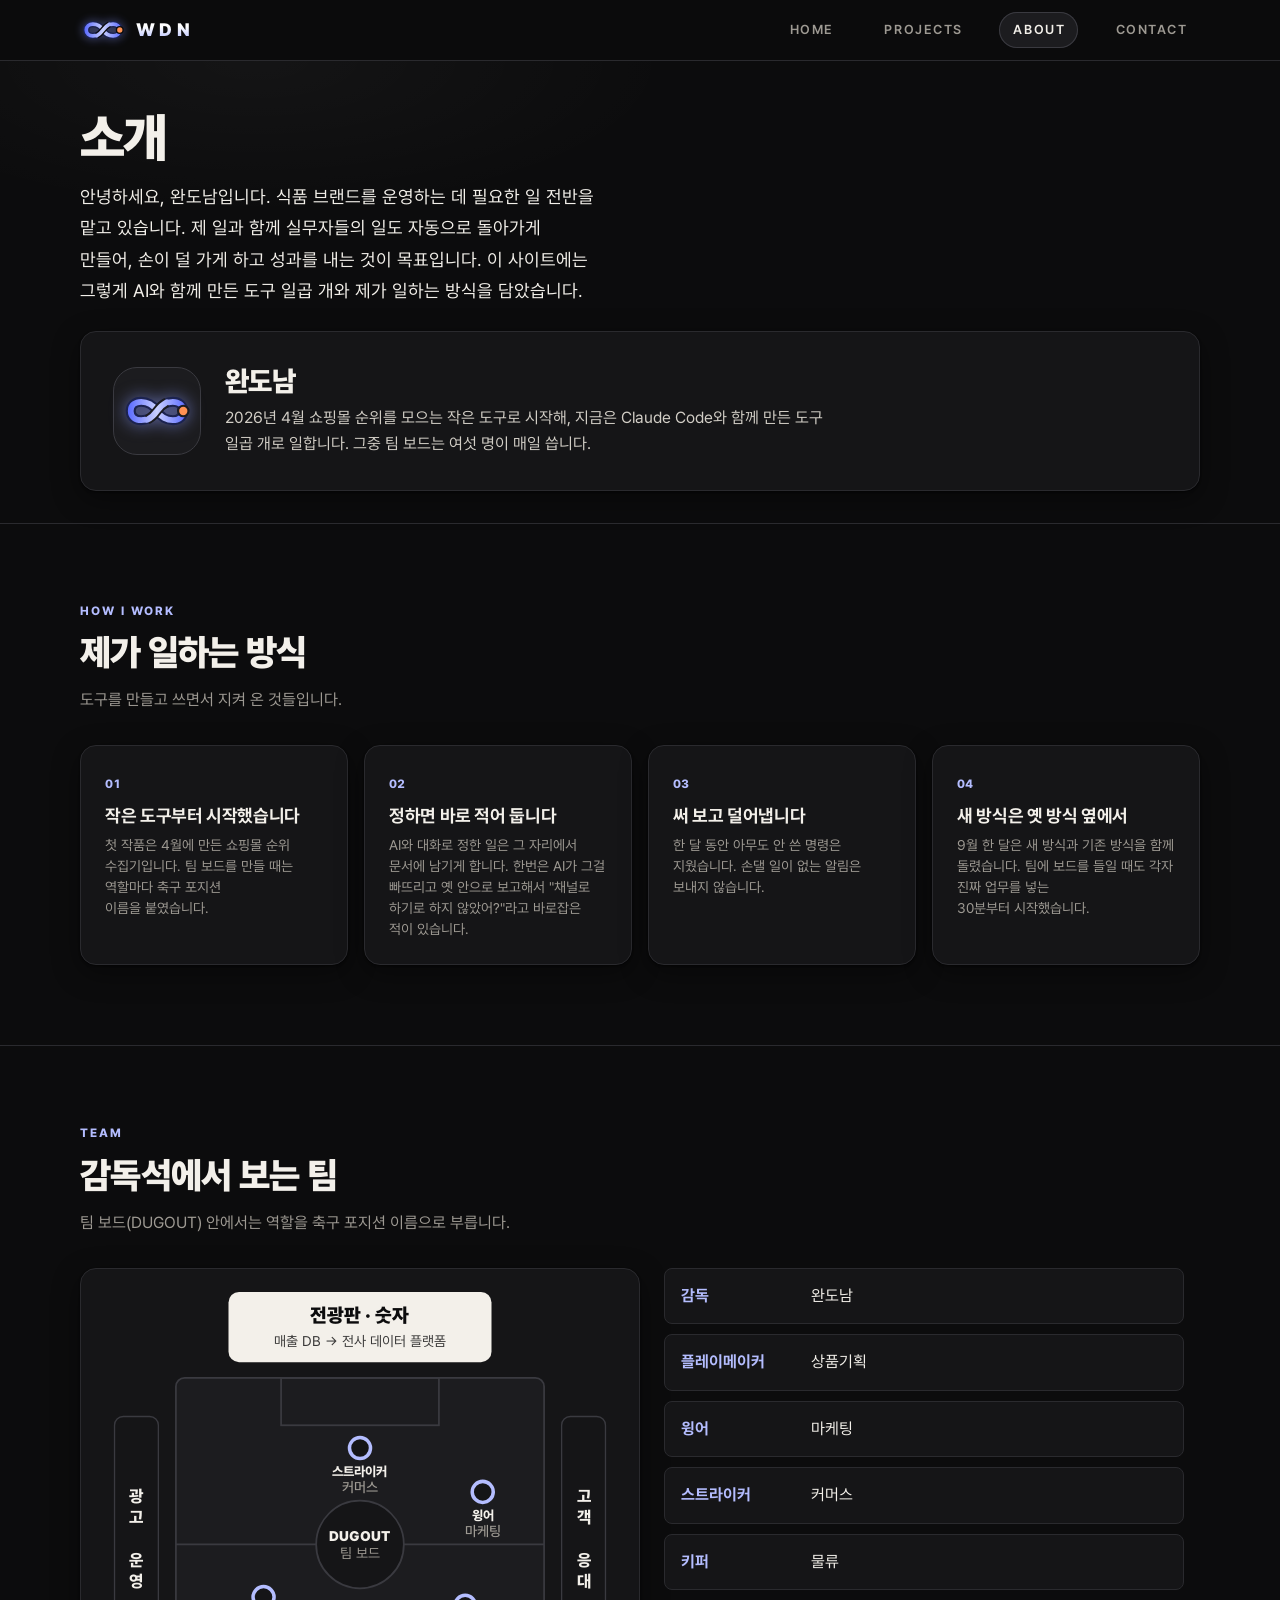
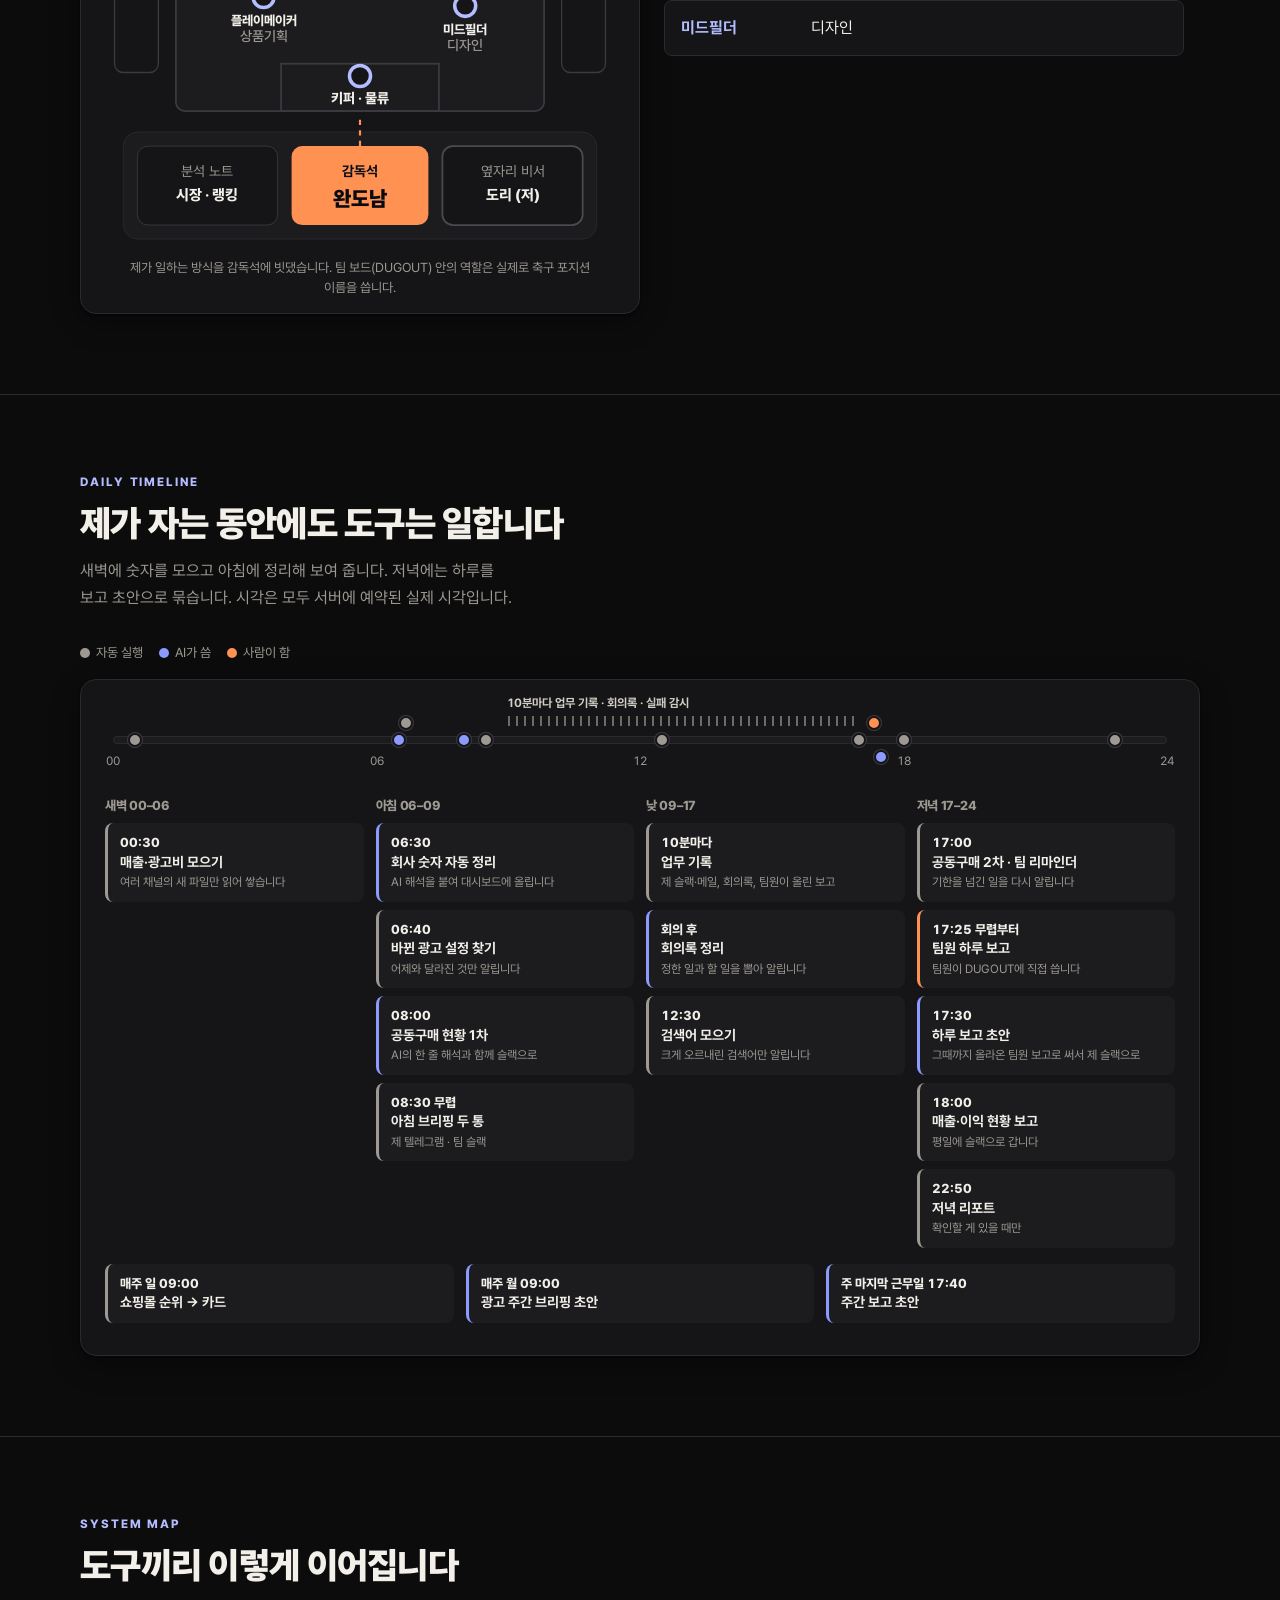
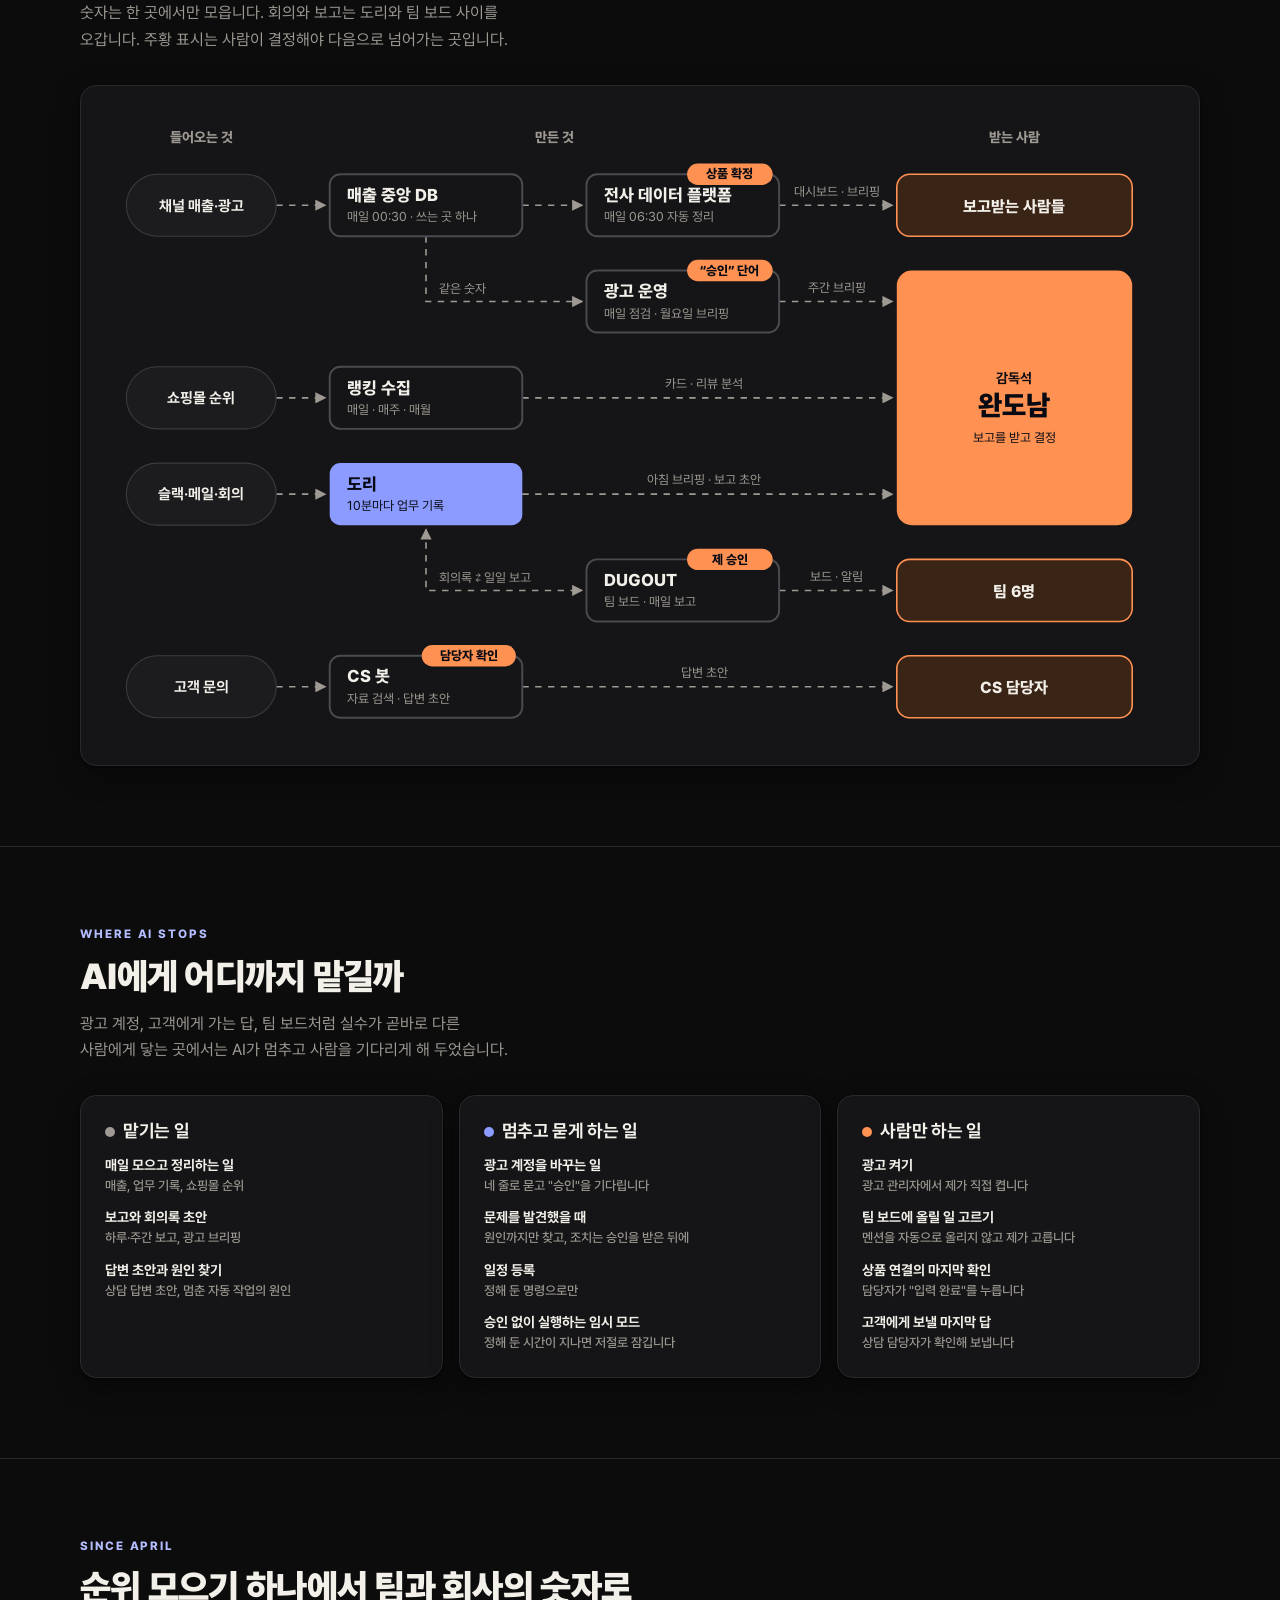
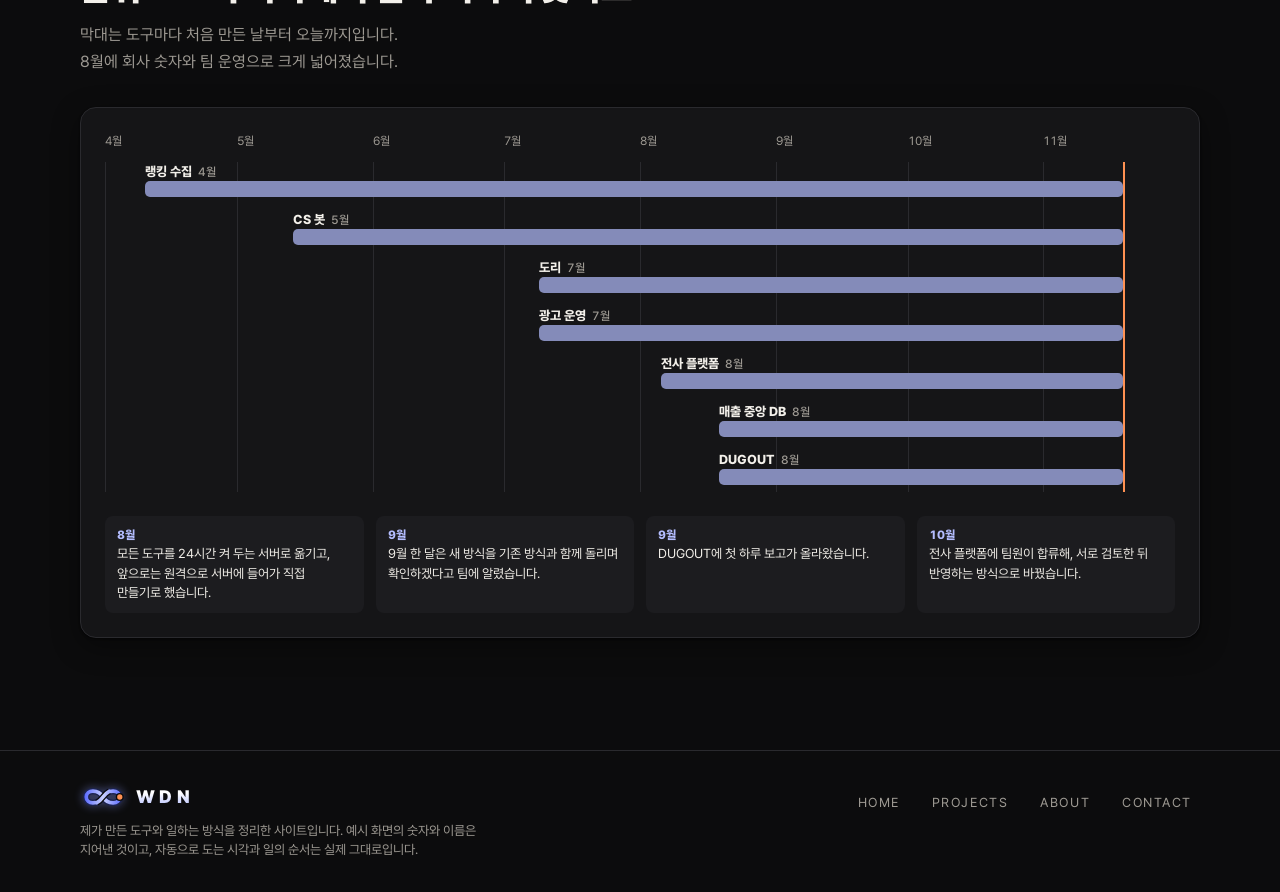
==== commit d114c0a2: "성과 칸 추가(추정값은 확인 전 표시), 넓은 공개에 맞춘 표현 조정 Co-Authored-By: Claude Fable 5.2 <noreply@anthropic.com>" ====
--- a/about.html
+++ b/about.html
@@ -294,19 +294,19 @@
       <div class="g-scale" aria-hidden="true"><span style="left:0%">4월</span><span style="left:12.3%">5월</span><span style="left:25%">6월</span><span style="left:37.3%">7월</span><span style="left:50%">8월</span><span style="left:62.7%">9월</span><span style="left:75%">10월</span><span style="left:87.7%">11월</span></div>
       <div class="g-body">
         <div class="g-grid" aria-hidden="true"><i style="left:0%"></i><i style="left:12.3%"></i><i style="left:25%"></i><i style="left:37.3%"></i><i style="left:50%"></i><i style="left:62.7%"></i><i style="left:75%"></i><i style="left:87.7%"></i><i style="left:95.1%;background:var(--human);width:2px"></i></div>
-        <div class="g-row"><div class="g-lb" style="left:3.7%">랭킹 수집<small>4/10</small></div><div class="g-bar" style="left:3.7%;width:91.4%"></div></div>
-        <div class="g-row"><div class="g-lb" style="left:17.6%">CS 봇<small>5/14</small></div><div class="g-bar" style="left:17.6%;width:77.5%"></div></div>
+        <div class="g-row"><div class="g-lb" style="left:3.7%">랭킹 수집<small>4월</small></div><div class="g-bar" style="left:3.7%;width:91.4%"></div></div>
+        <div class="g-row"><div class="g-lb" style="left:17.6%">CS 봇<small>5월</small></div><div class="g-bar" style="left:17.6%;width:77.5%"></div></div>
         <div class="g-row"><div class="g-lb" style="left:40.6%">도리<small>7월</small></div><div class="g-bar" style="left:40.6%;width:54.5%"></div></div>
         <div class="g-row"><div class="g-lb" style="left:40.6%">광고 운영<small>7월</small></div><div class="g-bar" style="left:40.6%;width:54.5%"></div></div>
-        <div class="g-row"><div class="g-lb" style="left:52%;transform:translateX(-30%)">전사 플랫폼<small>8/6</small></div><div class="g-bar" style="left:52%;width:43.1%"></div></div>
-        <div class="g-row"><div class="g-lb" style="left:57.4%;transform:translateX(-50%)">매출 중앙 DB<small>8/19</small></div><div class="g-bar" style="left:57.4%;width:37.7%"></div></div>
-        <div class="g-row"><div class="g-lb" style="left:57.4%;transform:translateX(-50%)">DUGOUT<small>8/19</small></div><div class="g-bar" style="left:57.4%;width:37.7%"></div></div>
+        <div class="g-row"><div class="g-lb" style="left:52%;transform:translateX(-30%)">전사 플랫폼<small>8월</small></div><div class="g-bar" style="left:52%;width:43.1%"></div></div>
+        <div class="g-row"><div class="g-lb" style="left:57.4%;transform:translateX(-50%)">매출 중앙 DB<small>8월</small></div><div class="g-bar" style="left:57.4%;width:37.7%"></div></div>
+        <div class="g-row"><div class="g-lb" style="left:57.4%;transform:translateX(-50%)">DUGOUT<small>8월</small></div><div class="g-bar" style="left:57.4%;width:37.7%"></div></div>
       </div>
       <div class="g-ms">
-        <div><span class="d">8/12</span>모든 도구를 24시간 켜 두는 서버로 옮기고, 앞으로는 원격으로 서버에 들어가 직접 만들기로 했습니다.</div>
-        <div><span class="d">9/4</span>9월 한 달은 새 방식을 기존 방식과 함께 돌리며 확인하겠다고 팀에 알렸습니다.</div>
-        <div><span class="d">9/10</span>DUGOUT에 첫 하루 보고가 올라왔습니다.</div>
-        <div><span class="d">10/12</span>전사 플랫폼에 팀원이 합류해, 서로 검토한 뒤 반영하는 방식으로 바꿨습니다.</div>
+        <div><span class="d">8월</span>모든 도구를 24시간 켜 두는 서버로 옮기고, 앞으로는 원격으로 서버에 들어가 직접 만들기로 했습니다.</div>
+        <div><span class="d">9월</span>9월 한 달은 새 방식을 기존 방식과 함께 돌리며 확인하겠다고 팀에 알렸습니다.</div>
+        <div><span class="d">9월</span>DUGOUT에 첫 하루 보고가 올라왔습니다.</div>
+        <div><span class="d">10월</span>전사 플랫폼에 팀원이 합류해, 서로 검토한 뒤 반영하는 방식으로 바꿨습니다.</div>
       </div>
     </div>
   </div>
--- a/assets/site.css
+++ b/assets/site.css
@@ -526,6 +526,15 @@
 .m-mobile rect[height="18"][width="72"]{x:132px;width:84px}
 @media (max-width:1100px){.map .m-desk{display:none}.map .m-mobile{display:block;max-width:460px;margin:0 auto}}
 .team-fig svg.big text[font-size="14"],.team-fig svg.big text[font-size="15"]{font-size:var(--fs-16)}
+.outcome{display:grid;grid-template-columns:repeat(2,minmax(0,1fr));gap:var(--s3);margin-bottom:var(--s5)}
+.outcome .oc{background:var(--surface);border:1px solid var(--line-2);border-radius:var(--r-md);padding:20px 24px}
+.outcome .oc b{display:block;font-size:var(--fs-28);font-weight:900;letter-spacing:-.02em;line-height:1.15;color:var(--ink);font-variant-numeric:tabular-nums;margin-bottom:6px}
+.outcome .oc>span{display:block;font-size:var(--fs-14);color:var(--ink-2);line-height:1.5}
+.unconf{display:inline-block;margin-left:10px;letter-spacing:0;font-size:var(--fs-12);font-weight:600;color:var(--muted);border:1px dashed var(--line-2);border-radius:999px;padding:0 8px;line-height:1.6;white-space:nowrap;vertical-align:middle;transform:translateY(-3px)}
+@media (min-width:601px){.pcard.wide{grid-template-rows:auto auto auto auto 1fr auto}.pcard.wide .pc-out{grid-column:1}.pcard.wide .go{grid-row:6}.pcard.wide .mini-fig{grid-row:1/7}}
+.pc-out{font-size:var(--fs-13);font-weight:700;color:var(--brand);line-height:1.5;display:flex;gap:8px;align-items:baseline}
+.pc-out::before{content:"";flex:none;width:6px;height:6px;border-radius:50%;background:var(--brand);transform:translateY(-2px)}
+@media (max-width:640px){.outcome{grid-template-columns:1fr}.outcome .oc{padding:16px 20px}}
 :focus-visible{outline:2px solid var(--brand);outline-offset:2px}
 .cta.pri:hover{background:var(--btn-hi);border-color:var(--btn-hi)}
 .cta.pri:active{background:var(--btn-press);border-color:var(--btn-press);transform:translateY(1px)}
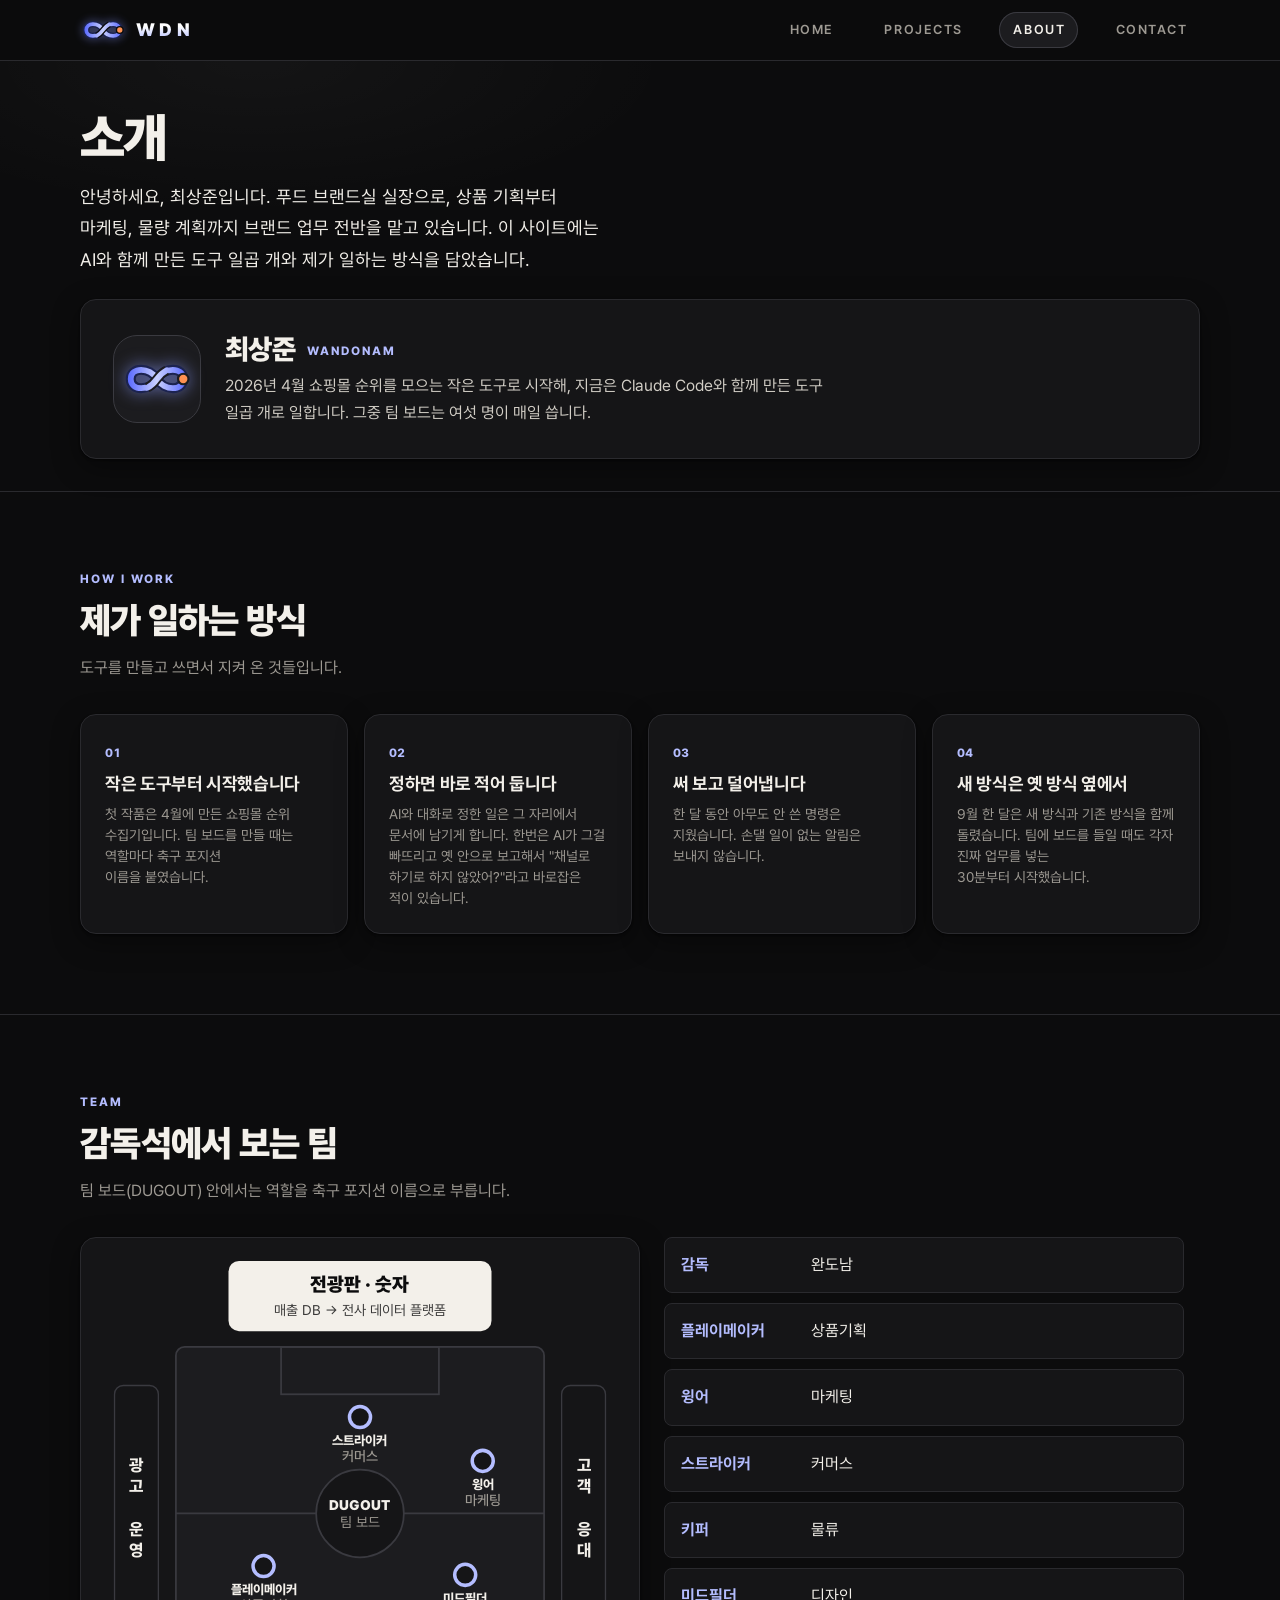
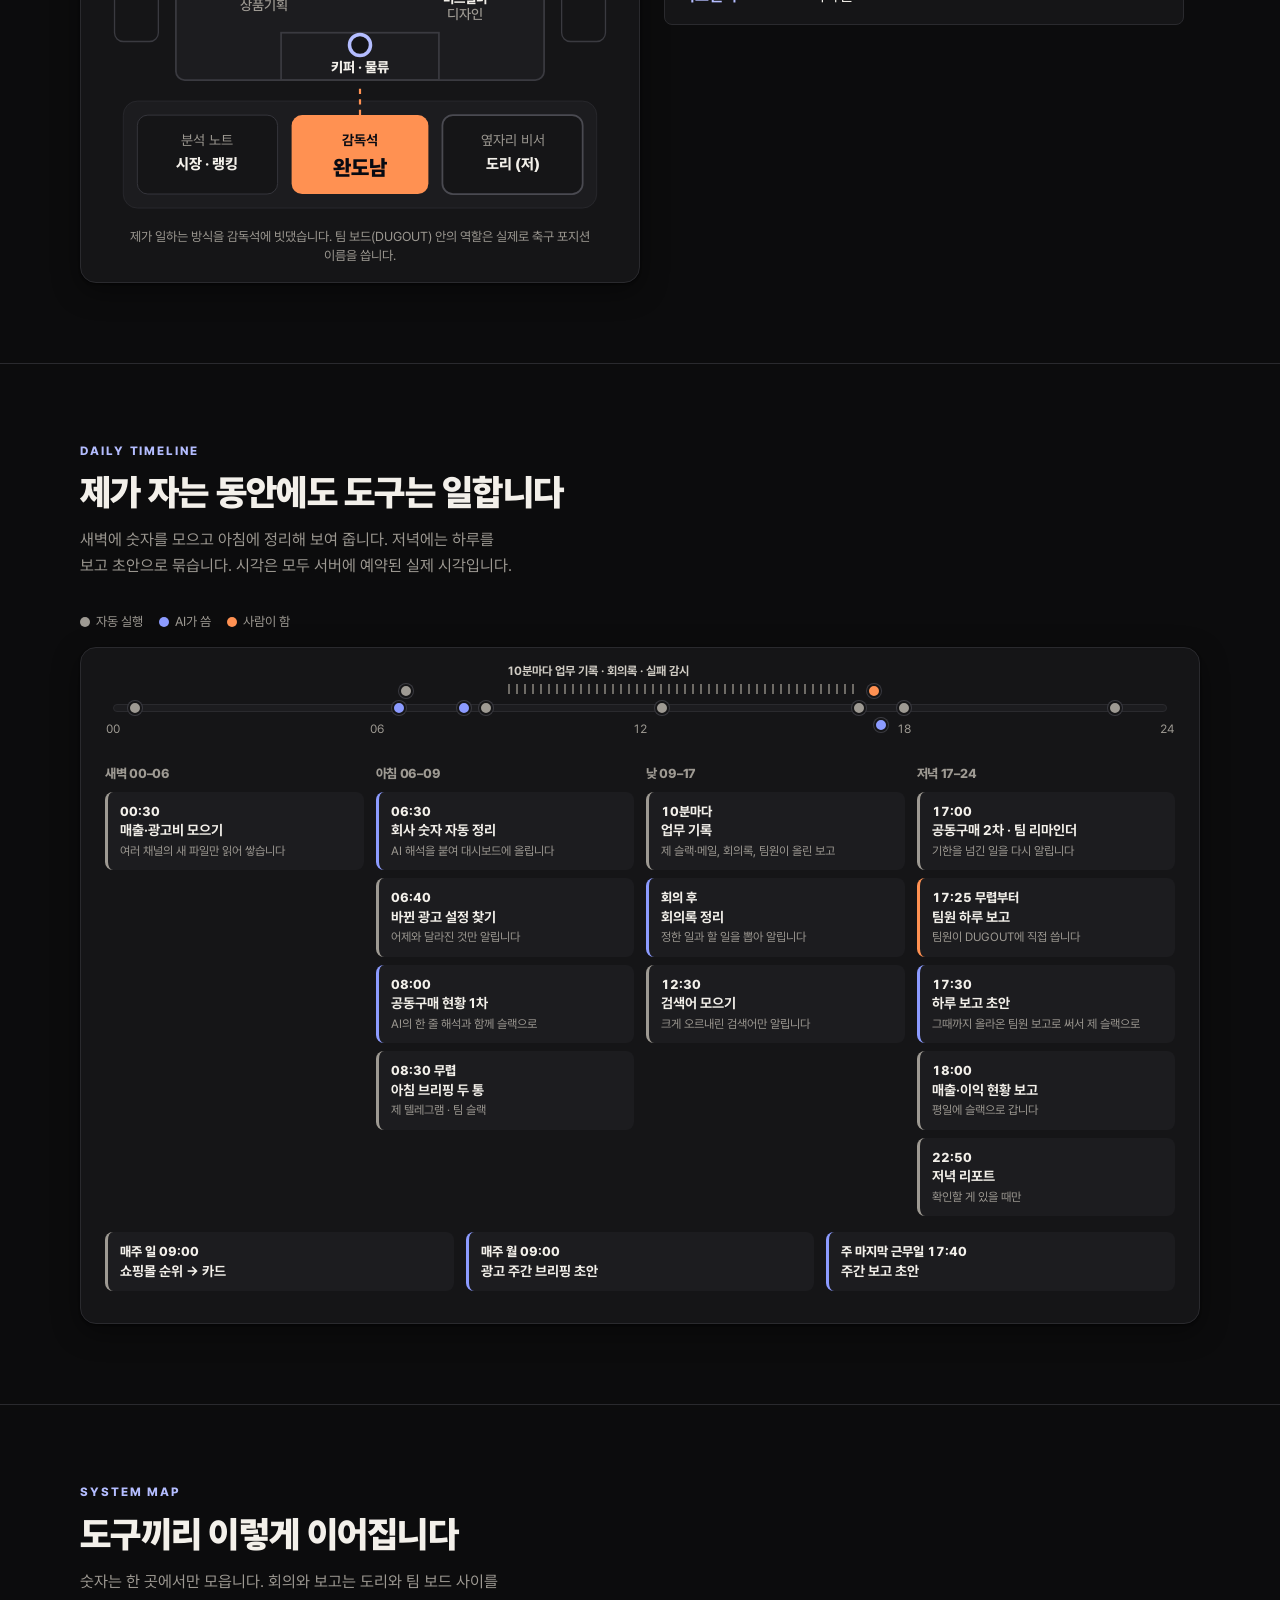
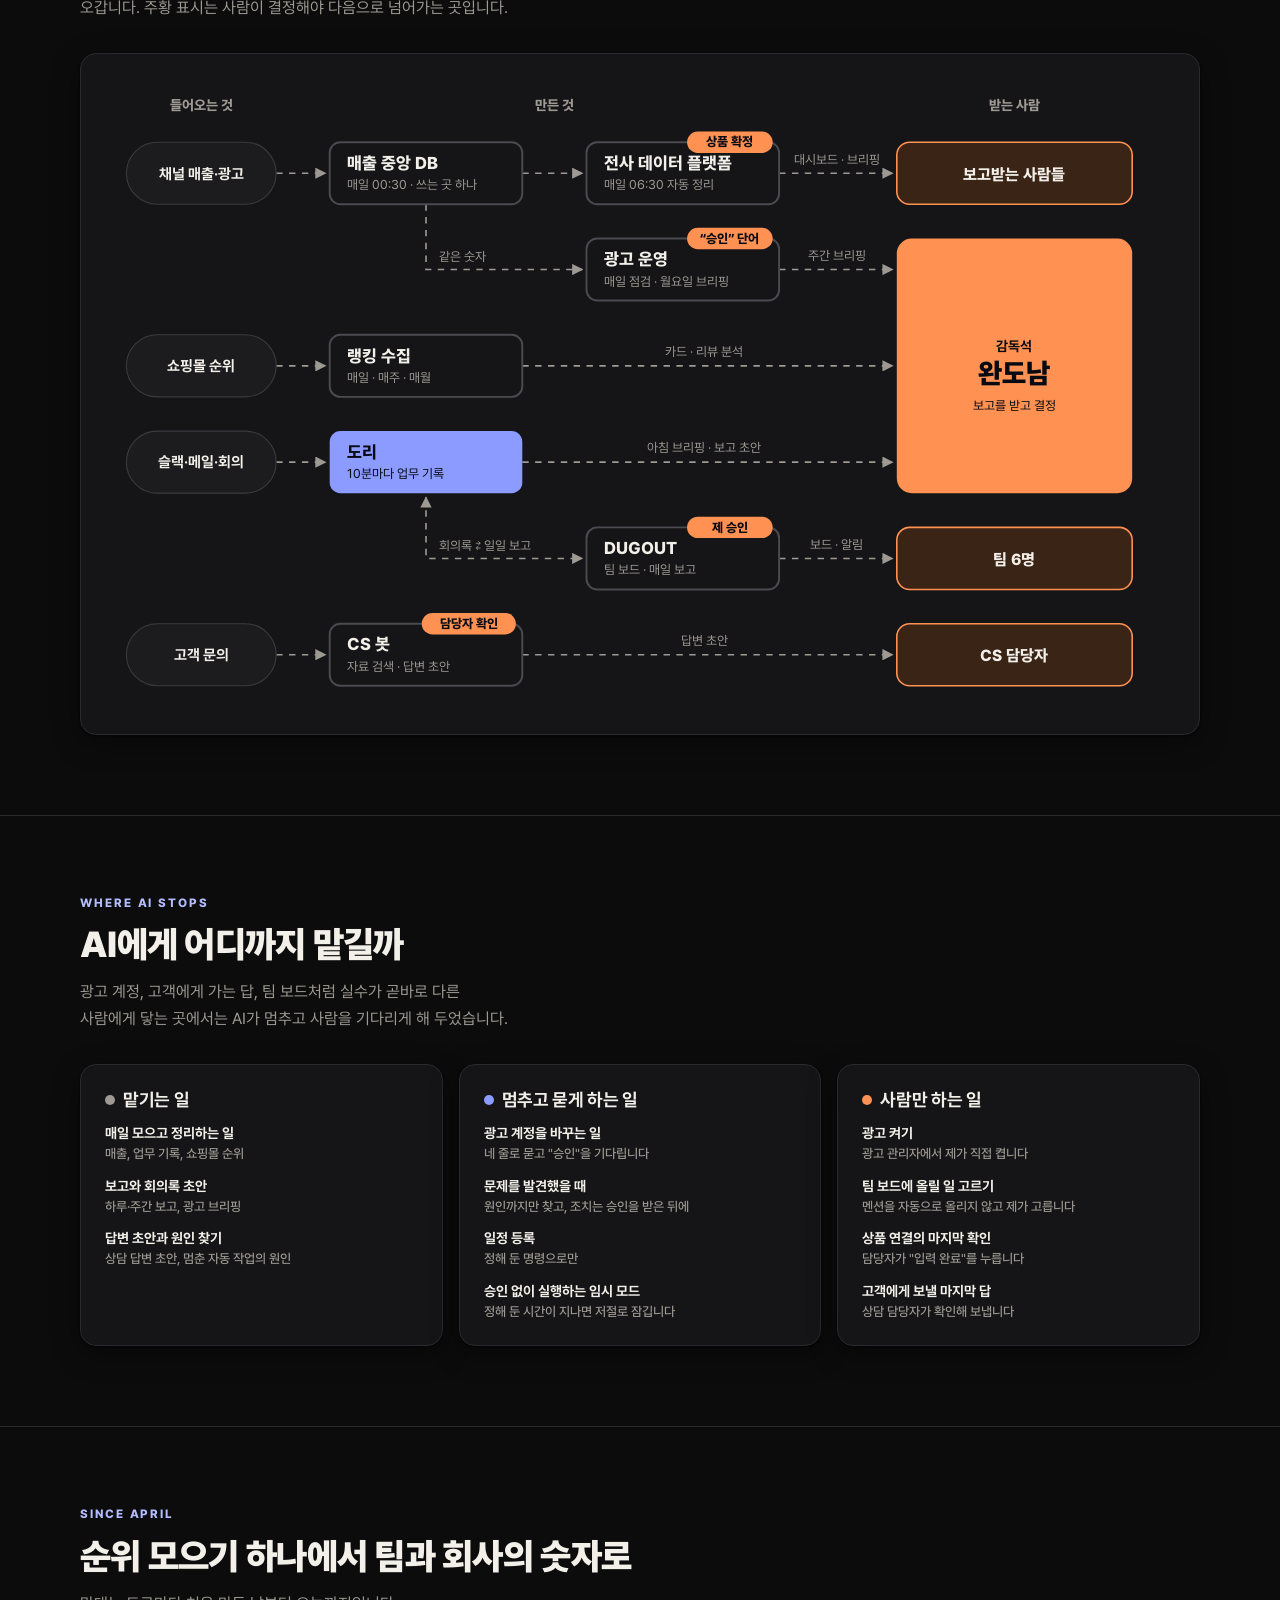
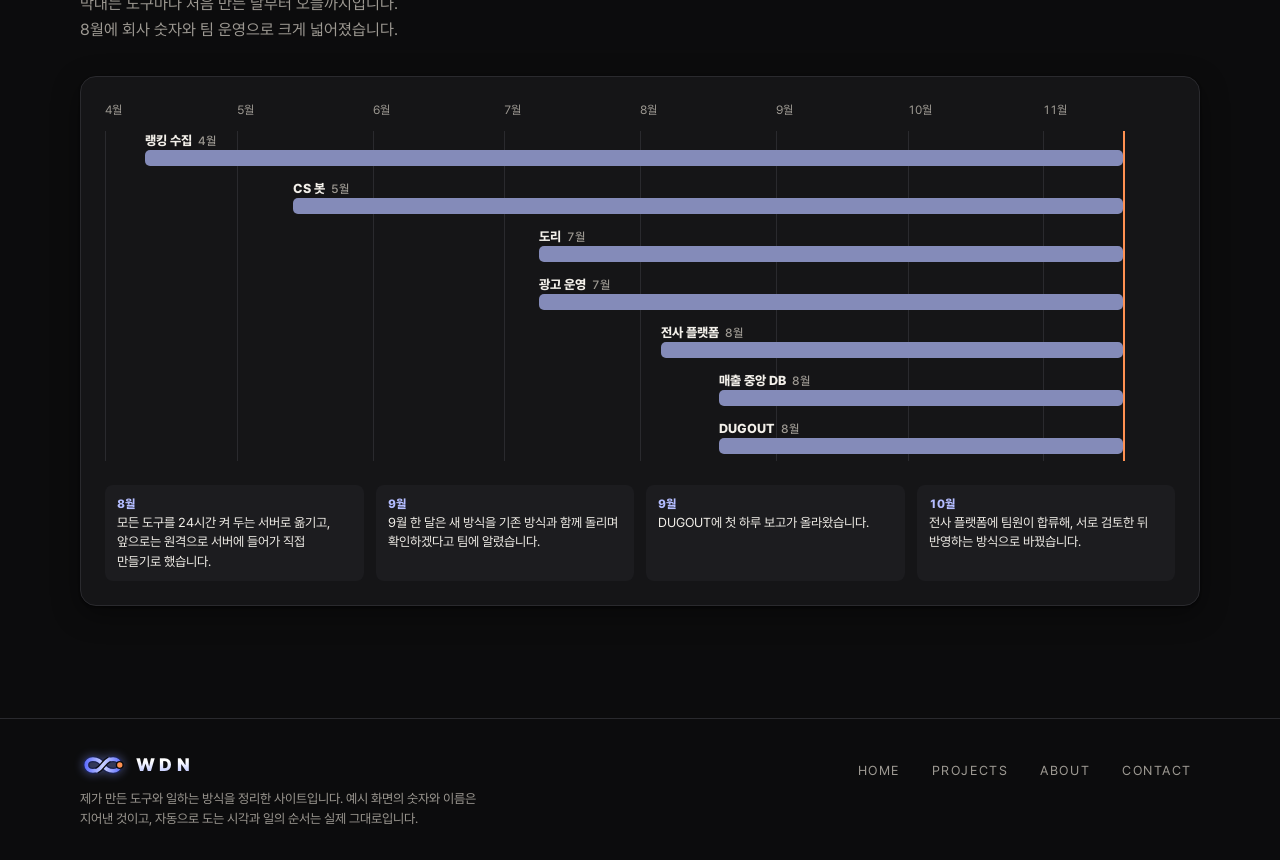
==== commit 0fcad48f: "인사말을 실명으로, 루프 6단계 이름 교체 Co-Authored-By: Claude Fable 5.2 <noreply@anthropic.com>" ====
--- a/about.html
+++ b/about.html
@@ -4,9 +4,9 @@
 <meta charset="utf-8">
 <meta name="viewport" content="width=device-width, initial-scale=1">
 <title>소개 · WANDONAM</title>
-<meta name="description" content="완도남입니다. 제가 일하는 방식과 하루, 도구끼리 이어진 모습을 담았습니다">
+<meta name="description" content="최상준입니다. 제가 일하는 방식과 하루, 도구끼리 이어진 모습을 담았습니다">
 <meta property="og:title" content="소개 · WANDONAM">
-<meta property="og:description" content="완도남입니다. 제가 일하는 방식과 하루, 도구끼리 이어진 모습을 담았습니다">
+<meta property="og:description" content="최상준입니다. 제가 일하는 방식과 하루, 도구끼리 이어진 모습을 담았습니다">
 <meta property="og:type" content="website">
 <meta property="og:locale" content="ko_KR">
 <meta name="theme-color" content="#0C0C0D">
@@ -28,11 +28,11 @@
 
 <section class="page-head"><div class="wrap">
   <h1>소개</h1>
-  <p class="lead greet">안녕하세요, 완도남입니다. 식품 브랜드를 운영하는 데 필요한 일 전반을 맡고 있습니다. 제 일과 함께 실무자들의 일도 자동으로 돌아가게 만들어, 손이 덜 가게 하고 성과를 내는 것이 목표입니다. 이 사이트에는 그렇게 AI와 함께 만든 도구 일곱 개와 제가 일하는 방식을 담았습니다.</p>
+  <p class="lead greet">안녕하세요, 최상준입니다. 푸드 브랜드실 실장으로, 상품 기획부터 마케팅, 물량 계획까지 브랜드 업무 전반을 맡고 있습니다. 이 사이트에는 AI와 함께 만든 도구 일곱 개와 제가 일하는 방식을 담았습니다.</p>
 </div></section>
 <div class="wrap" style="padding-bottom:var(--s6)"><div class="card intro-card reveal">
   <div class="avatar" aria-hidden="true"><svg class="mark big" viewBox="0 0 40 24" aria-hidden="true" focusable="false"><defs><linearGradient id="lga" x1="4" y1="0" x2="36" y2="0" gradientUnits="userSpaceOnUse"><stop offset="0" stop-color="#5B6BFF"/><stop offset=".5" stop-color="#C9D0FF"/><stop offset="1" stop-color="#5B6BFF"/></linearGradient></defs><path d="M20 12 C24 5.2 34.6 5.2 34.6 12 C34.6 18.8 24 18.8 20 12 C16 5.2 5.4 5.2 5.4 12 C5.4 18.8 16 18.8 20 12 Z" fill="none" stroke="#1C2350" stroke-width="5.6" stroke-linejoin="round"/><path d="M20 12 C24 5.2 34.6 5.2 34.6 12 C34.6 18.8 24 18.8 20 12 C16 5.2 5.4 5.2 5.4 12 C5.4 18.8 16 18.8 20 12 Z" fill="none" stroke="url(#lga)" stroke-width="3.2" stroke-linejoin="round"/><path d="M14.6 16.9 C17 15.6 18.6 14 20 12 C21.4 10 23 8.4 25.4 7.1" fill="none" stroke="#1C1C1F" stroke-width="5.4" stroke-linecap="butt"/><path d="M14.6 16.9 C17 15.6 18.6 14 20 12 C21.4 10 23 8.4 25.4 7.1" fill="none" stroke="url(#lga)" stroke-width="3.2" stroke-linecap="round"/><circle class="dot" cx="34.6" cy="12" r="2.9" fill="#FF9152" stroke="#1C1C1F" stroke-width="1.2"/></svg></div>
-  <div><h2>완도남</h2><p>2026년 4월 쇼핑몰 순위를 모으는 작은 도구로 시작해, 지금은 Claude Code와 함께 만든 도구 일곱 개로 일합니다. 그중 팀 보드는 여섯 명이 매일 씁니다.</p></div>
+  <div><h2>최상준<span class="nick" lang="en">WANDONAM</span></h2><p>2026년 4월 쇼핑몰 순위를 모으는 작은 도구로 시작해, 지금은 Claude Code와 함께 만든 도구 일곱 개로 일합니다. 그중 팀 보드는 여섯 명이 매일 씁니다.</p></div>
 </div></div>
 <section class="sec reveal" id="who"><div class="wrap">
   <div class="sec-head"><div class="kicker" lang="en">HOW I WORK</div><h2>제가 일하는 방식</h2><p>도구를 만들고 쓰면서 지켜 온 것들입니다.</p></div>
--- a/assets/site.css
+++ b/assets/site.css
@@ -205,13 +205,11 @@
 .loop-stage canvas{position:absolute;inset:0;width:100%;height:100%;display:block}
 .loop-fallback{position:absolute;inset:0;width:100%;height:100%}
 .loop-stage.live .loop-fallback{display:none}
-.loop-label{position:absolute;left:0;top:0;font-size:var(--fs-13);font-weight:800;color:var(--ink-2);background:var(--label-bg);border:1px solid var(--line-2);border-radius:999px;padding:4px 11px;white-space:nowrap;transition:color .25s,border-color .25s,box-shadow .25s,background .25s;will-change:transform;line-height:1.5}
+.loop-label{position:absolute;left:0;top:0;font-size:var(--fs-13);font-weight:800;color:var(--ink-2);background:var(--label-bg);border:1px solid var(--line-2);white-space:nowrap;transition:color .25s,border-color .25s,box-shadow .25s,background .25s;will-change:transform;border-radius:999px;padding:4px 11px;line-height:1.5}
 .loop-label.on{color:#fff;border-color:var(--human);box-shadow:0 0 18px rgba(255,145,82,.55);background:rgba(58,36,22,.9)}
-.loop-dot{position:absolute;left:0;top:0;width:20px;height:20px;border-radius:50%;background:#1C2350;border:2px solid var(--brand);color:#fff;font-size:var(--fs-12);font-weight:900;line-height:16px;text-align:center;box-shadow:0 0 12px rgba(140,155,255,.8)}
-.loop-dot.on{background:var(--human);border-color:#FFD2B5;color:#070A12;box-shadow:0 0 18px rgba(255,145,82,1)}
+.loop-dot{position:absolute;left:0;top:0;border-radius:50%;background:#1C2350;border:2px solid var(--brand);color:#fff;font-weight:900;text-align:center;box-shadow:0 0 12px rgba(140,155,255,.8);width:22px;height:22px;margin:-1px 0 0 -1px;line-height:18px;font-size:var(--fs-12);font-variant-numeric:tabular-nums;letter-spacing:-.02em}
+.loop-dot.on{box-shadow:0 0 18px rgba(255,145,82,1)}
 .loop-stage:not(.live) .loop-label,.loop-stage:not(.live) .loop-dot{display:none}
-.loop-steps span::after{content:" →";color:var(--line-2)}
-.loop-steps span:last-child::after{content:" ↺";color:var(--brand)}
 @media (max-width:960px){.home-hero .wrap{grid-template-columns:1fr}.loop-stage{height:clamp(280px,78vw,440px)}}
 .stats.glow .stat{background:var(--surface);border-color:var(--line-2);box-shadow:var(--glow)}
 .pgrid{display:grid;grid-template-columns:repeat(3,1fr);gap:var(--s4)}
@@ -291,7 +289,6 @@
 .site-foot p{font-size:var(--fs-13);color:var(--muted);max-width:52ch;line-height:1.5}
 .sec.tight{padding:var(--s7) 0}
 @media (max-width:640px){.loop-stage .loop-label{display:none!important}}
-.loop-steps b{color:var(--brand);margin-right:4px}
 .pcard .mini-fig{border-radius:var(--r-sm);background:var(--surface-2);border:1px solid var(--line);margin-top:auto;height:96px;position:relative;overflow:hidden;display:block;place-items:initial}
 .mf{position:absolute;inset:0}
 .mf .b{position:absolute;border-radius:9px;padding:7px 9px;display:flex;flex-direction:column;gap:5px;justify-content:center}
@@ -461,8 +458,6 @@
 .site-foot .fl a{color:var(--muted);text-decoration:none;display:inline-flex;align-items:center;min-height:40px;padding:0 8px}
 .apply-grid .card:last-child:nth-child(odd){grid-column:1/-1}
 .home-hero .wrap{grid-template-columns:1fr 1fr}
-.loop-steps{display:flex;flex-wrap:wrap;margin-top:var(--s3);gap:5px}
-.loop-steps span{font-size:var(--fs-12);font-weight:700;color:var(--muted);border:1px solid var(--line-2);border-radius:999px;padding:2px 8px;line-height:1.5}
 .home-hero{position:relative;padding:var(--s6) 0 var(--s7);overflow:hidden;padding-bottom:var(--s5)}
 .home-hero + .sec{border-top:0;padding-top:var(--s3)}
 @media (max-width:960px){.home-hero .wrap{grid-template-columns:1fr}}
@@ -487,7 +482,7 @@
 p,li,dd,.ba-b,.ba-a,.tl .x{text-wrap:pretty}
 .sec-head h2{font-size:var(--fs-h2);font-weight:900;margin-bottom:var(--s3);letter-spacing:-.02em}
 .page-head h1{font-size:var(--fs-h1);font-weight:900;margin-bottom:var(--s3);letter-spacing:-.03em;line-height:1.15}
-.tag,.cta,th,.loop-steps span,.keys li>b,.conf,.pcard .when,.pcard .pno,.ba-b span,.ba-a span,.block-t{white-space:nowrap}
+.tag,.cta,th,.keys li>b,.conf,.pcard .when,.pcard .pno,.ba-b span,.ba-a span,.block-t{white-space:nowrap}
 .stat b,.who-card .n,.pcard .pno,.phase-head .k,.tl .d,.day-strip .t,.track .h,.g-scale span,.g-ms .d,.ev-card .t,.otbl td{font-variant-numeric:tabular-nums}
 .kicker{margin-bottom:12px}
 .stepper .en{display:block;margin-bottom:3px;padding-left:.16em}
@@ -535,6 +530,29 @@
 .pc-out{font-size:var(--fs-13);font-weight:700;color:var(--brand);line-height:1.5;display:flex;gap:8px;align-items:baseline}
 .pc-out::before{content:"";flex:none;width:6px;height:6px;border-radius:50%;background:var(--brand);transform:translateY(-2px)}
 @media (max-width:640px){.outcome{grid-template-columns:1fr}.outcome .oc{padding:16px 20px}}
+.stages{list-style:none;margin:var(--s4) 0 0;padding:0;display:grid;grid-template-columns:repeat(3,minmax(0,1fr));gap:6px;max-width:560px}
+.stages li{position:relative;background:var(--surface);border:1px solid var(--line-2);border-radius:10px;padding:8px 12px 9px 14px;display:grid;grid-template-columns:auto 1fr;column-gap:8px;align-items:baseline;overflow:hidden}
+.stages li::before{content:"";position:absolute;left:0;top:8px;bottom:8px;width:2px;border-radius:2px;background:var(--role)}
+.stages .sn{font-size:var(--fs-12);font-weight:800;font-variant-numeric:tabular-nums;color:var(--role)}
+.stages .se{font-size:var(--fs-12);font-weight:800;letter-spacing:.16em;color:var(--muted);white-space:nowrap}
+.stages b{grid-column:1/-1;font-size:var(--fs-14);font-weight:800;color:var(--ink);line-height:1.4;margin-top:2px;white-space:nowrap}
+.r-auto{--role:var(--auto)}
+.r-ai{--role:var(--ai)}
+.r-hu{--role:var(--human)}
+.stage-key{display:flex;flex-wrap:wrap;align-items:center;gap:6px 14px;margin:10px 0 0;max-width:560px;font-size:var(--fs-12);line-height:1.5;color:var(--muted)}
+.stage-key span{display:inline-flex;align-items:center;gap:6px}
+.stage-key .dot{width:8px;height:8px}
+.stage-key .back{margin-left:auto;color:var(--ink-2);font-variant-numeric:tabular-nums}
+.loop-label .le{display:none;font-style:normal;font-size:var(--fs-12);font-weight:800;letter-spacing:.16em;color:var(--muted);margin-bottom:1px}
+.loop-label .ln{color:var(--role);font-variant-numeric:tabular-nums}
+.loop-label.on .le{color:#FFD2B5}
+.loop-label.on .ln{color:#fff}
+.loop-dot.r-auto{border-color:var(--auto);box-shadow:0 0 10px rgba(158,154,147,.45)}
+.loop-dot.r-ai{border-color:var(--ai)}
+.loop-dot.r-hu{border-color:var(--human);box-shadow:0 0 12px rgba(255,145,82,.55)}
+.loop-dot.on{background:var(--human);color:#070A12;border-color:#FFD2B5}
+@media (max-width:420px){.stages .se{display:none}.stages li{padding:7px 10px 8px 12px}}
+.intro-card h2 .nick{display:inline-block;margin-left:12px;font-size:var(--fs-12);font-weight:800;letter-spacing:.16em;color:var(--brand);vertical-align:middle}
 :focus-visible{outline:2px solid var(--brand);outline-offset:2px}
 .cta.pri:hover{background:var(--btn-hi);border-color:var(--btn-hi)}
 .cta.pri:active{background:var(--btn-press);border-color:var(--btn-press);transform:translateY(1px)}
@@ -542,7 +560,6 @@
 .g-bar{position:absolute;top:19px;height:16px;border-radius:5px;background:color-mix(in srgb,var(--brand) 70%,var(--surface))}
 .pcard:hover,a.c-card:hover,.cta-band a:hover{box-shadow:0 0 0 1px var(--brand-glow),0 10px 40px rgba(0,0,0,.45)}
 .loop-dot{border-color:var(--loop-blue)}
-.loop-steps b,.loop-steps span:last-child::after{color:var(--loop-blue)}
 .mini .dori{border-width:2px;border-color:var(--ai)}
 .d-ai,.track .ev.ai{background:var(--ai)}
 .ev-card.ai{border-left-color:var(--ai)}
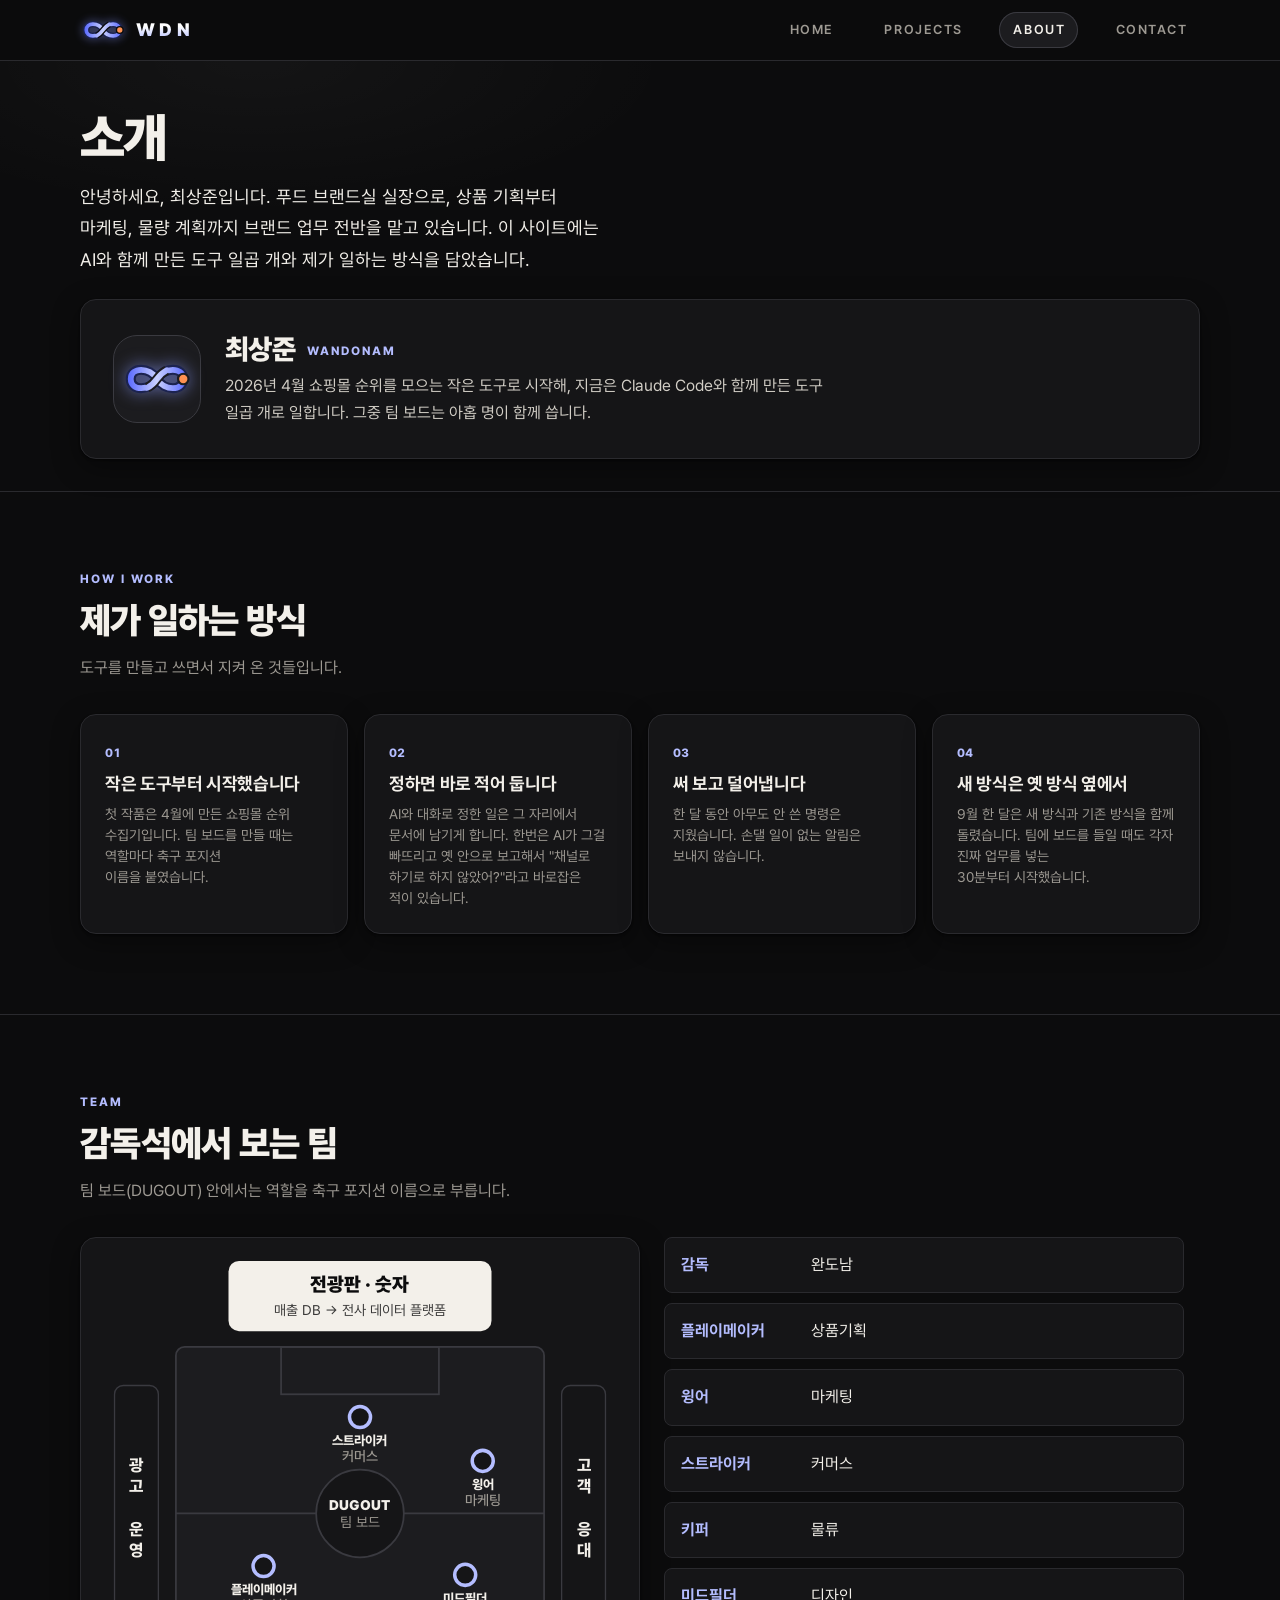
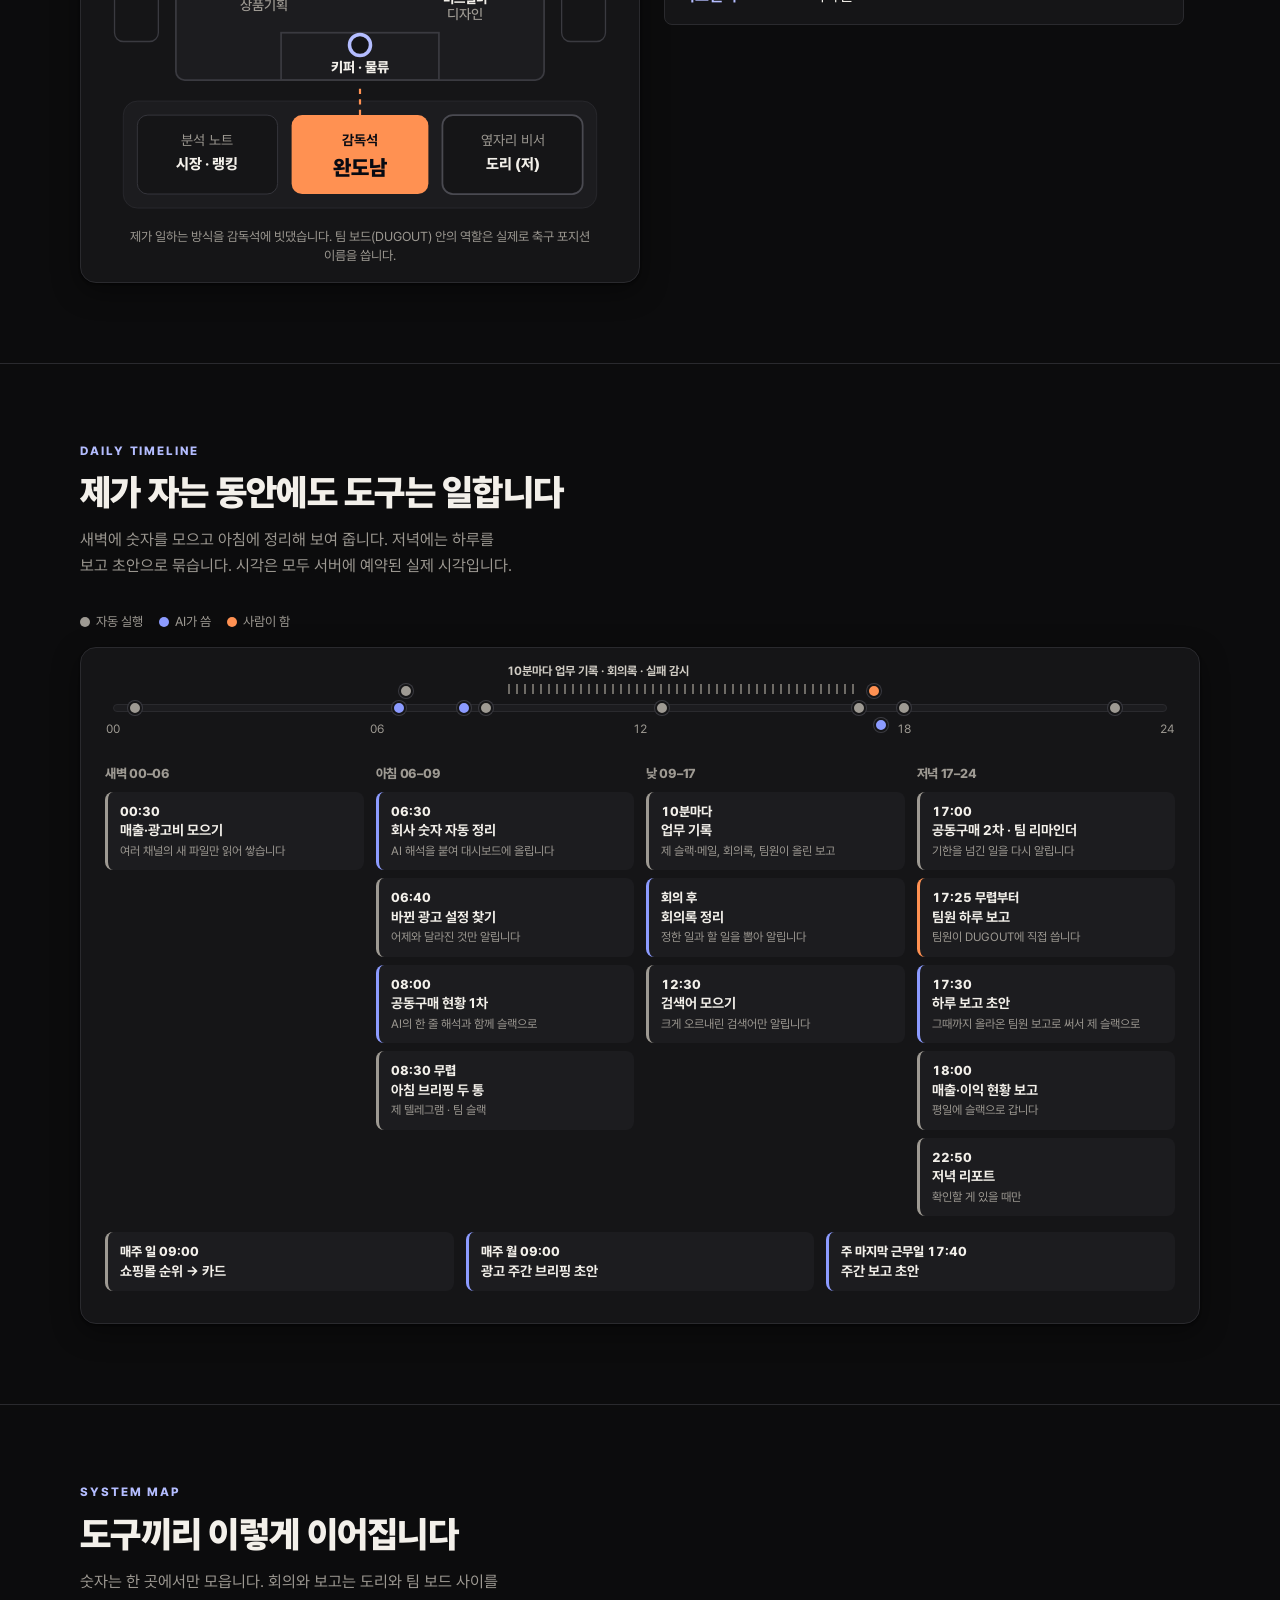
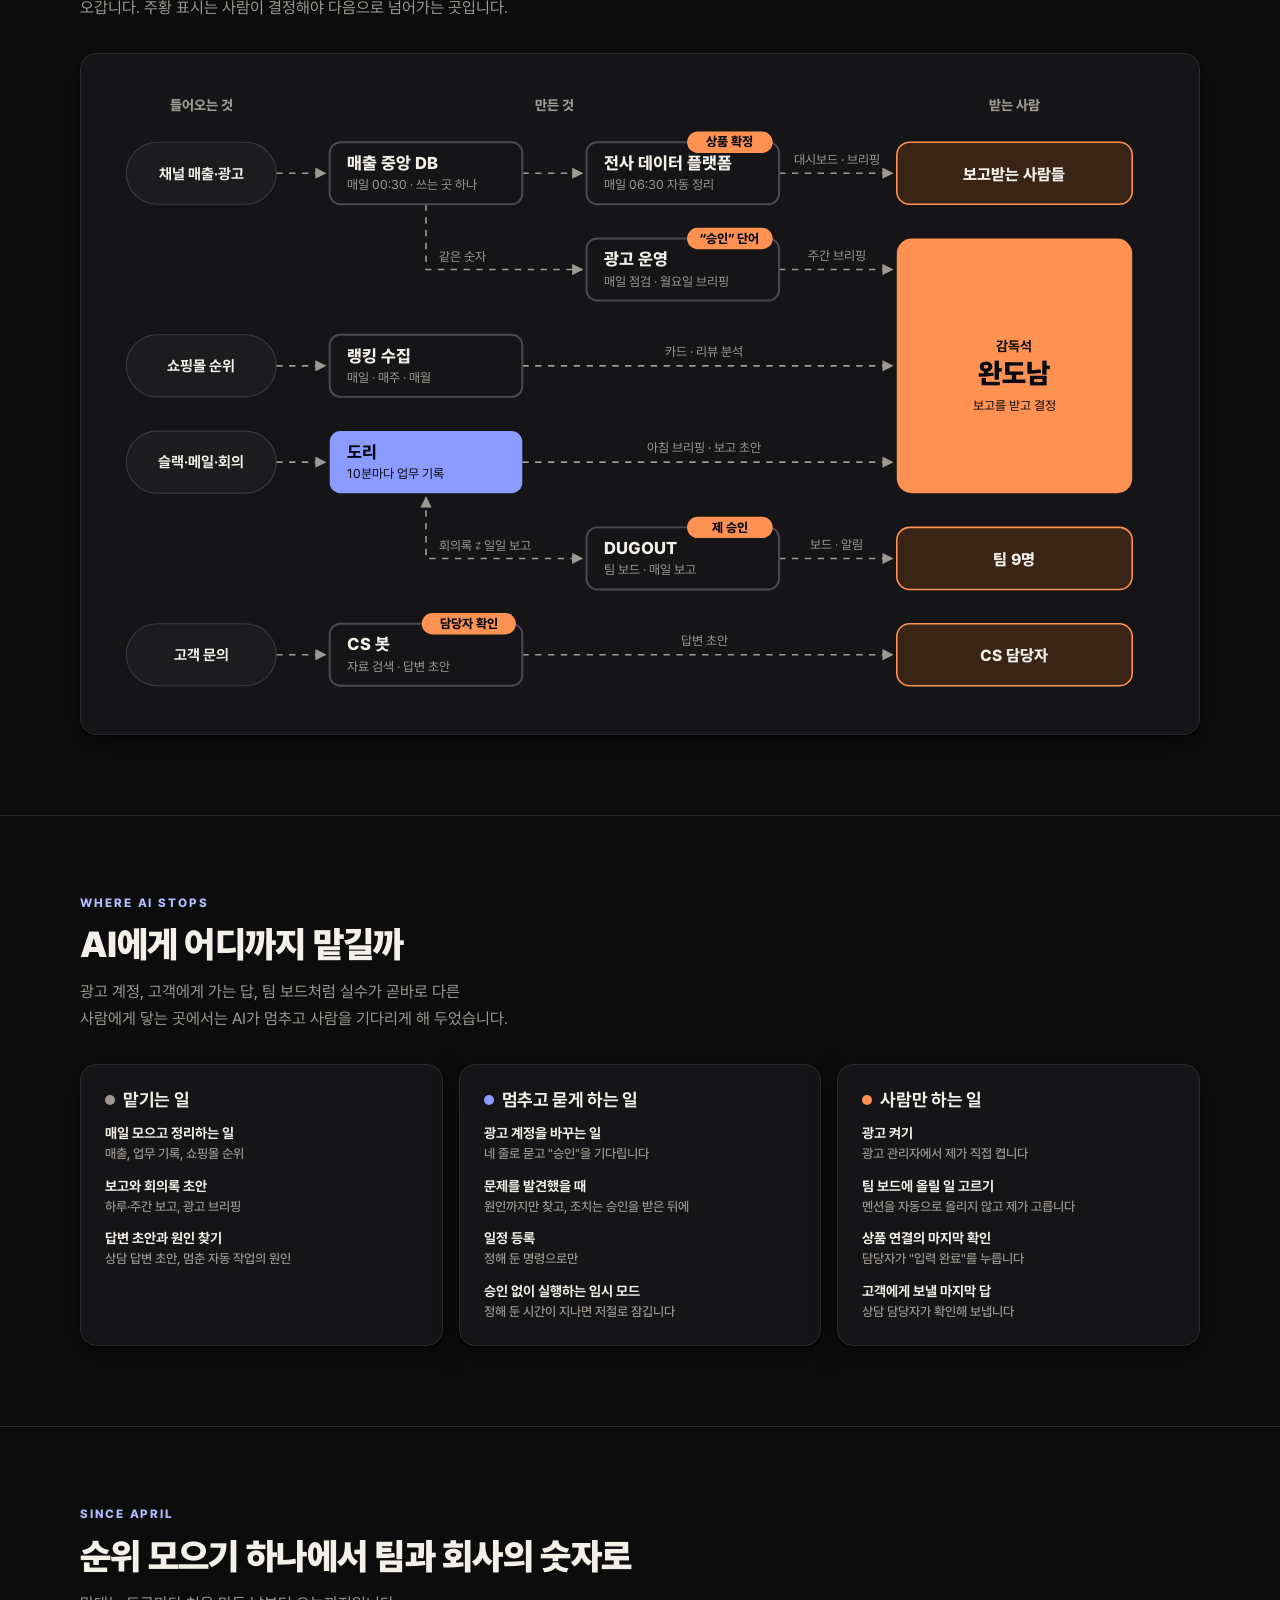
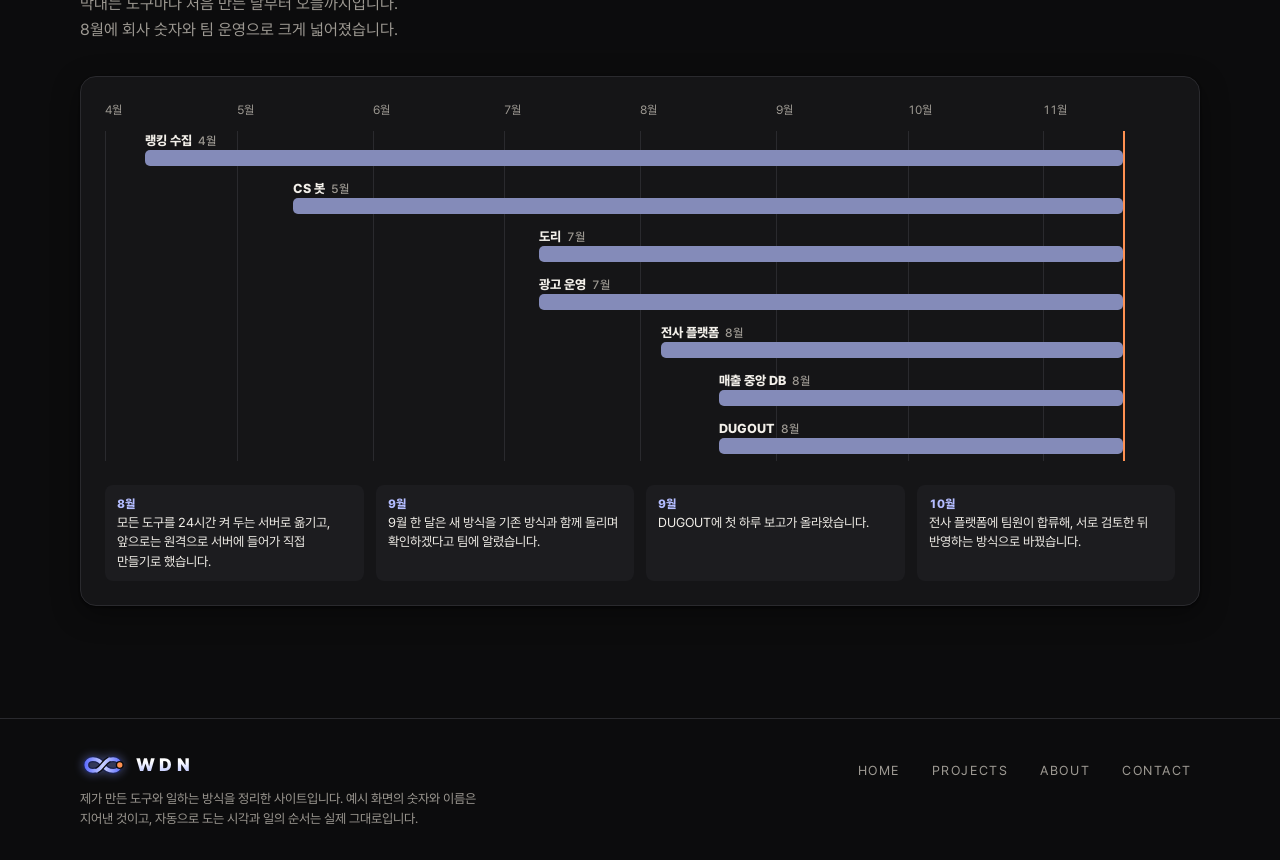
==== commit 37affb85: "DUGOUT·도리 서술 확장: 결과 칸을 실제 기록으로, 팀 9명 Co-Authored-By: Claude Fable 5.2 <noreply@anthropic.com>" ====
--- a/about.html
+++ b/about.html
@@ -32,7 +32,7 @@
 </div></section>
 <div class="wrap" style="padding-bottom:var(--s6)"><div class="card intro-card reveal">
   <div class="avatar" aria-hidden="true"><svg class="mark big" viewBox="0 0 40 24" aria-hidden="true" focusable="false"><defs><linearGradient id="lga" x1="4" y1="0" x2="36" y2="0" gradientUnits="userSpaceOnUse"><stop offset="0" stop-color="#5B6BFF"/><stop offset=".5" stop-color="#C9D0FF"/><stop offset="1" stop-color="#5B6BFF"/></linearGradient></defs><path d="M20 12 C24 5.2 34.6 5.2 34.6 12 C34.6 18.8 24 18.8 20 12 C16 5.2 5.4 5.2 5.4 12 C5.4 18.8 16 18.8 20 12 Z" fill="none" stroke="#1C2350" stroke-width="5.6" stroke-linejoin="round"/><path d="M20 12 C24 5.2 34.6 5.2 34.6 12 C34.6 18.8 24 18.8 20 12 C16 5.2 5.4 5.2 5.4 12 C5.4 18.8 16 18.8 20 12 Z" fill="none" stroke="url(#lga)" stroke-width="3.2" stroke-linejoin="round"/><path d="M14.6 16.9 C17 15.6 18.6 14 20 12 C21.4 10 23 8.4 25.4 7.1" fill="none" stroke="#1C1C1F" stroke-width="5.4" stroke-linecap="butt"/><path d="M14.6 16.9 C17 15.6 18.6 14 20 12 C21.4 10 23 8.4 25.4 7.1" fill="none" stroke="url(#lga)" stroke-width="3.2" stroke-linecap="round"/><circle class="dot" cx="34.6" cy="12" r="2.9" fill="#FF9152" stroke="#1C1C1F" stroke-width="1.2"/></svg></div>
-  <div><h2>최상준<span class="nick" lang="en">WANDONAM</span></h2><p>2026년 4월 쇼핑몰 순위를 모으는 작은 도구로 시작해, 지금은 Claude Code와 함께 만든 도구 일곱 개로 일합니다. 그중 팀 보드는 여섯 명이 매일 씁니다.</p></div>
+  <div><h2>최상준<span class="nick" lang="en">WANDONAM</span></h2><p>2026년 4월 쇼핑몰 순위를 모으는 작은 도구로 시작해, 지금은 Claude Code와 함께 만든 도구 일곱 개로 일합니다. 그중 팀 보드는 아홉 명이 함께 씁니다.</p></div>
 </div></div>
 <section class="sec reveal" id="who"><div class="wrap">
   <div class="sec-head"><div class="kicker" lang="en">HOW I WORK</div><h2>제가 일하는 방식</h2><p>도구를 만들고 쓰면서 지켜 온 것들입니다.</p></div>
@@ -85,7 +85,7 @@
       <div class="mini" role="img" aria-label="제가 일하는 방식 — 감독석 배치도 (간단히)">
         <div class="score">전광판 · 숫자<span>매출 DB → 전사 데이터 플랫폼</span></div>
         <div>광고판<span>광고 운영</span></div>
-        <div class="field">경기장<span>DUGOUT 팀 보드 · 6명</span></div>
+        <div class="field">경기장<span>DUGOUT 팀 보드 · 9명</span></div>
         <div>관중석<span>고객 응대</span></div>
         <div>분석 노트<span>시장 · 랭킹</span></div>
         <div class="boss">감독석<span>완도남</span></div>
@@ -223,7 +223,7 @@
           <text x="850" y="325" font-size="13" font-weight="700" fill="var(--human-ink)">감독석</text>
           <text x="850" y="355" font-size="26" font-weight="900" fill="var(--human-ink)">완도남</text>
           <text x="850" y="380" font-size="12" fill="var(--human-ink)">보고를 받고 결정</text>
-          <rect x="740" y="490" width="220" height="58" rx="12" fill="var(--human-soft)" stroke="var(--human)" stroke-width="1.5"/><text x="850" y="525" font-size="15" font-weight="800">팀 6명</text>
+          <rect x="740" y="490" width="220" height="58" rx="12" fill="var(--human-soft)" stroke="var(--human)" stroke-width="1.5"/><text x="850" y="525" font-size="15" font-weight="800">팀 9명</text>
           <rect x="740" y="580" width="220" height="58" rx="12" fill="var(--human-soft)" stroke="var(--human)" stroke-width="1.5"/><text x="850" y="615" font-size="15" font-weight="800">CS 담당자</text>
         </g>
       </svg>
@@ -265,7 +265,7 @@
           <rect x="236" y="214" width="96" height="48" rx="9" fill="var(--human)"/><text x="284" y="243" fill="var(--human-ink)">완도남</text>
           <rect x="236" y="348" width="96" height="48" rx="9" fill="var(--human)"/><text x="284" y="377" fill="var(--human-ink)">완도남</text>
           <rect x="236" y="482" width="96" height="48" rx="9" fill="var(--human)"/><text x="284" y="511" fill="var(--human-ink)">완도남</text>
-          <rect x="236" y="550" width="96" height="48" rx="9" fill="var(--human-soft)" stroke="var(--human)"/><text x="284" y="579" fill="var(--ink)">팀 6명</text>
+          <rect x="236" y="550" width="96" height="48" rx="9" fill="var(--human-soft)" stroke="var(--human)"/><text x="284" y="579" fill="var(--ink)">팀 9명</text>
           <rect x="236" y="684" width="96" height="48" rx="9" fill="var(--human-soft)" stroke="var(--human)"/><text x="284" y="713" fill="var(--ink)">CS 담당자</text>
         </g>
       </svg>
--- a/assets/site.css
+++ b/assets/site.css
@@ -529,6 +529,7 @@
 @media (min-width:601px){.pcard.wide{grid-template-rows:auto auto auto auto 1fr auto}.pcard.wide .pc-out{grid-column:1}.pcard.wide .go{grid-row:6}.pcard.wide .mini-fig{grid-row:1/7}}
 .pc-out{font-size:var(--fs-13);font-weight:700;color:var(--brand);line-height:1.5;display:flex;gap:8px;align-items:baseline}
 .pc-out::before{content:"";flex:none;width:6px;height:6px;border-radius:50%;background:var(--brand);transform:translateY(-2px)}
+.outcome .oc:last-child:nth-child(odd){grid-column:1/-1}
 @media (max-width:640px){.outcome{grid-template-columns:1fr}.outcome .oc{padding:16px 20px}}
 .stages{list-style:none;margin:var(--s4) 0 0;padding:0;display:grid;grid-template-columns:repeat(3,minmax(0,1fr));gap:6px;max-width:560px}
 .stages li{position:relative;background:var(--surface);border:1px solid var(--line-2);border-radius:10px;padding:8px 12px 9px 14px;display:grid;grid-template-columns:auto 1fr;column-gap:8px;align-items:baseline;overflow:hidden}
@@ -536,7 +537,6 @@
 .stages .sn{font-size:var(--fs-12);font-weight:800;font-variant-numeric:tabular-nums;color:var(--role)}
 .stages .se{font-size:var(--fs-12);font-weight:800;letter-spacing:.16em;color:var(--muted);white-space:nowrap}
 .stages b{grid-column:1/-1;font-size:var(--fs-14);font-weight:800;color:var(--ink);line-height:1.4;margin-top:2px;white-space:nowrap}
-.r-auto{--role:var(--auto)}
 .r-ai{--role:var(--ai)}
 .r-hu{--role:var(--human)}
 .stage-key{display:flex;flex-wrap:wrap;align-items:center;gap:6px 14px;margin:10px 0 0;max-width:560px;font-size:var(--fs-12);line-height:1.5;color:var(--muted)}
@@ -547,7 +547,6 @@
 .loop-label .ln{color:var(--role);font-variant-numeric:tabular-nums}
 .loop-label.on .le{color:#FFD2B5}
 .loop-label.on .ln{color:#fff}
-.loop-dot.r-auto{border-color:var(--auto);box-shadow:0 0 10px rgba(158,154,147,.45)}
 .loop-dot.r-ai{border-color:var(--ai)}
 .loop-dot.r-hu{border-color:var(--human);box-shadow:0 0 12px rgba(255,145,82,.55)}
 .loop-dot.on{background:var(--human);color:#070A12;border-color:#FFD2B5}
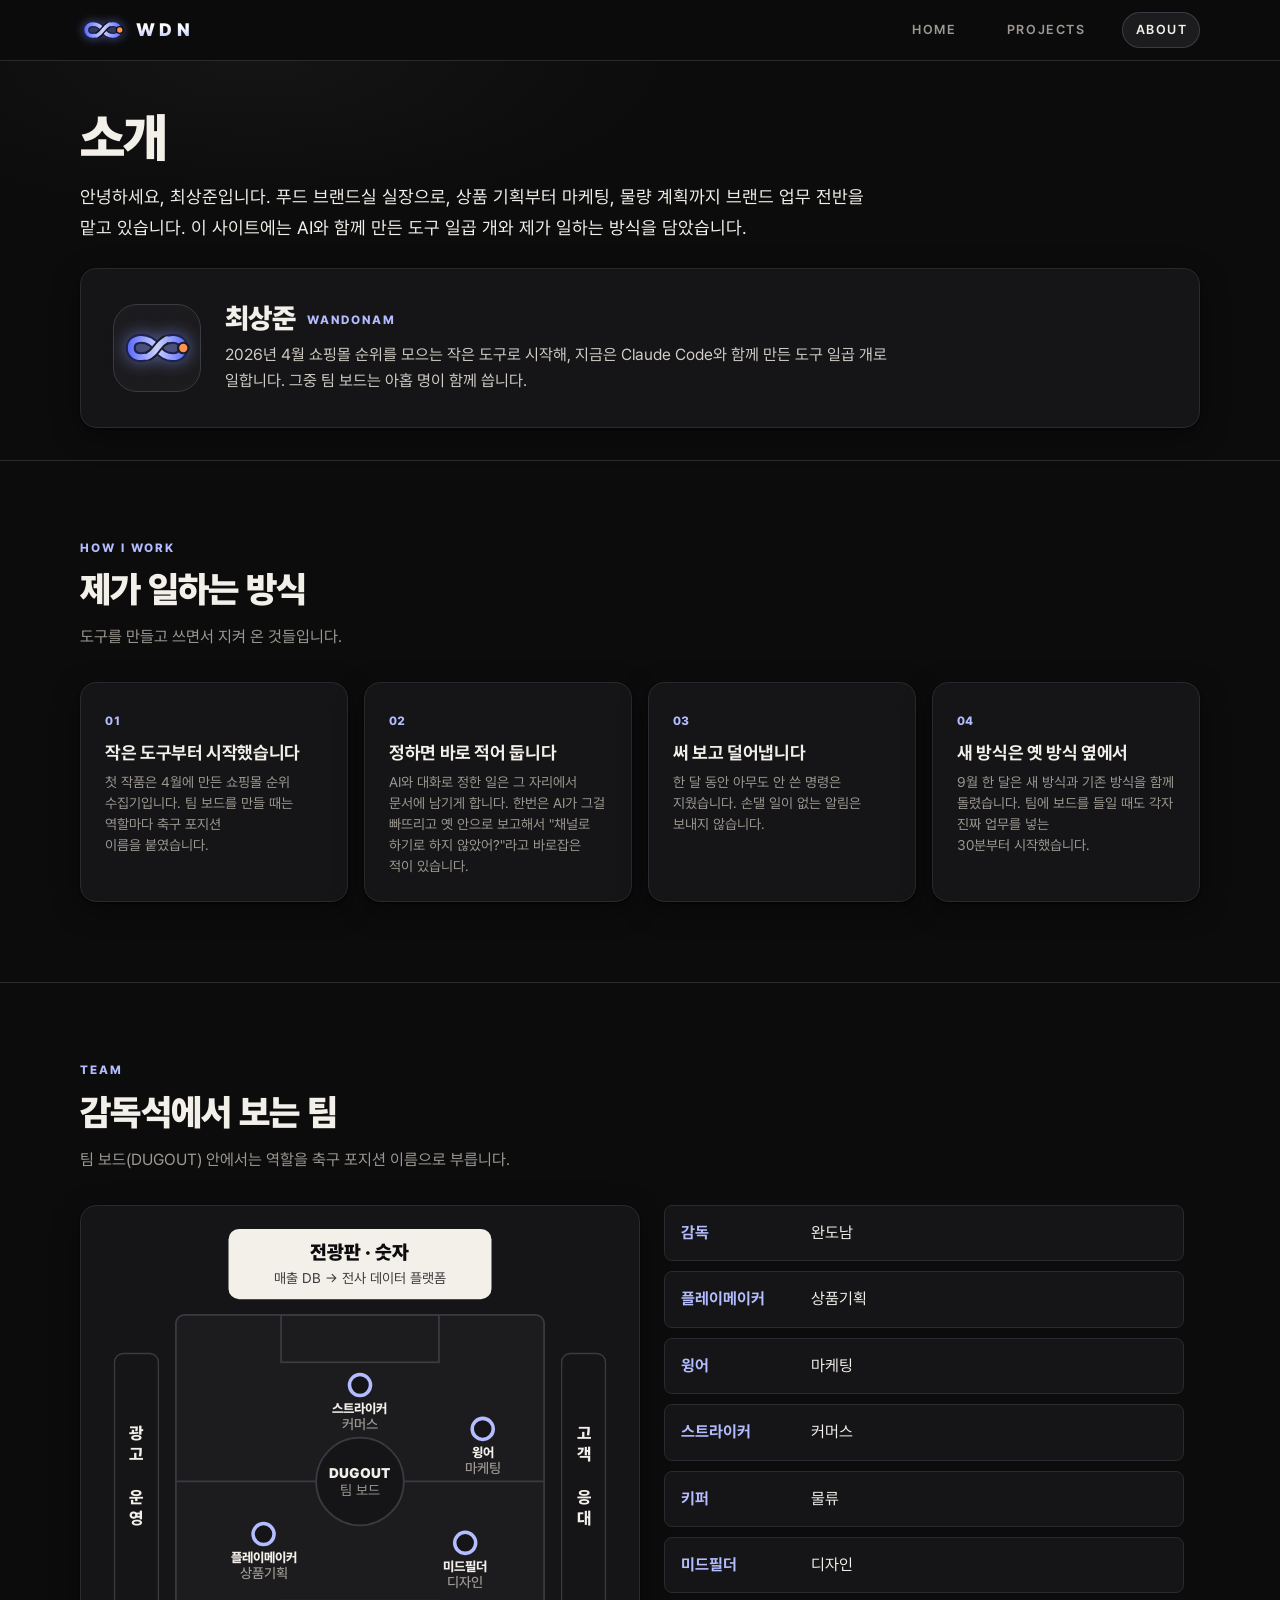
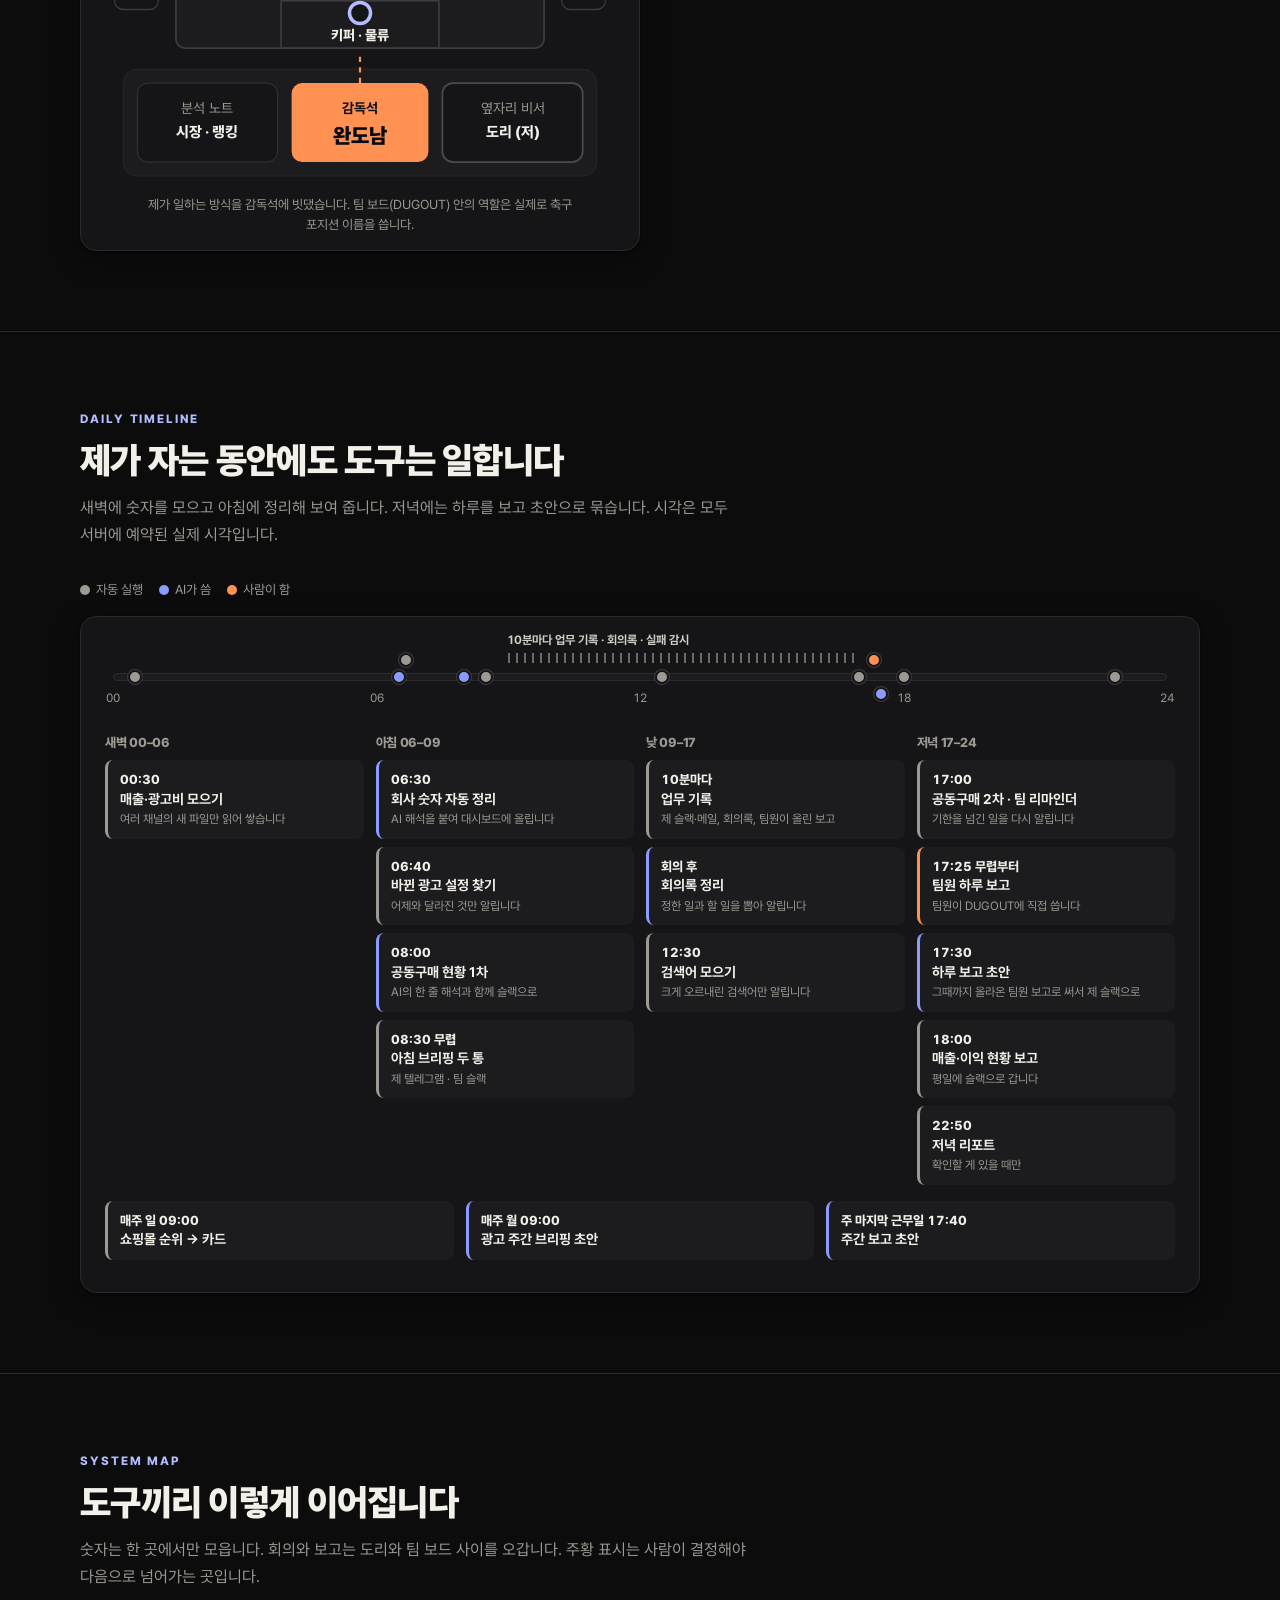
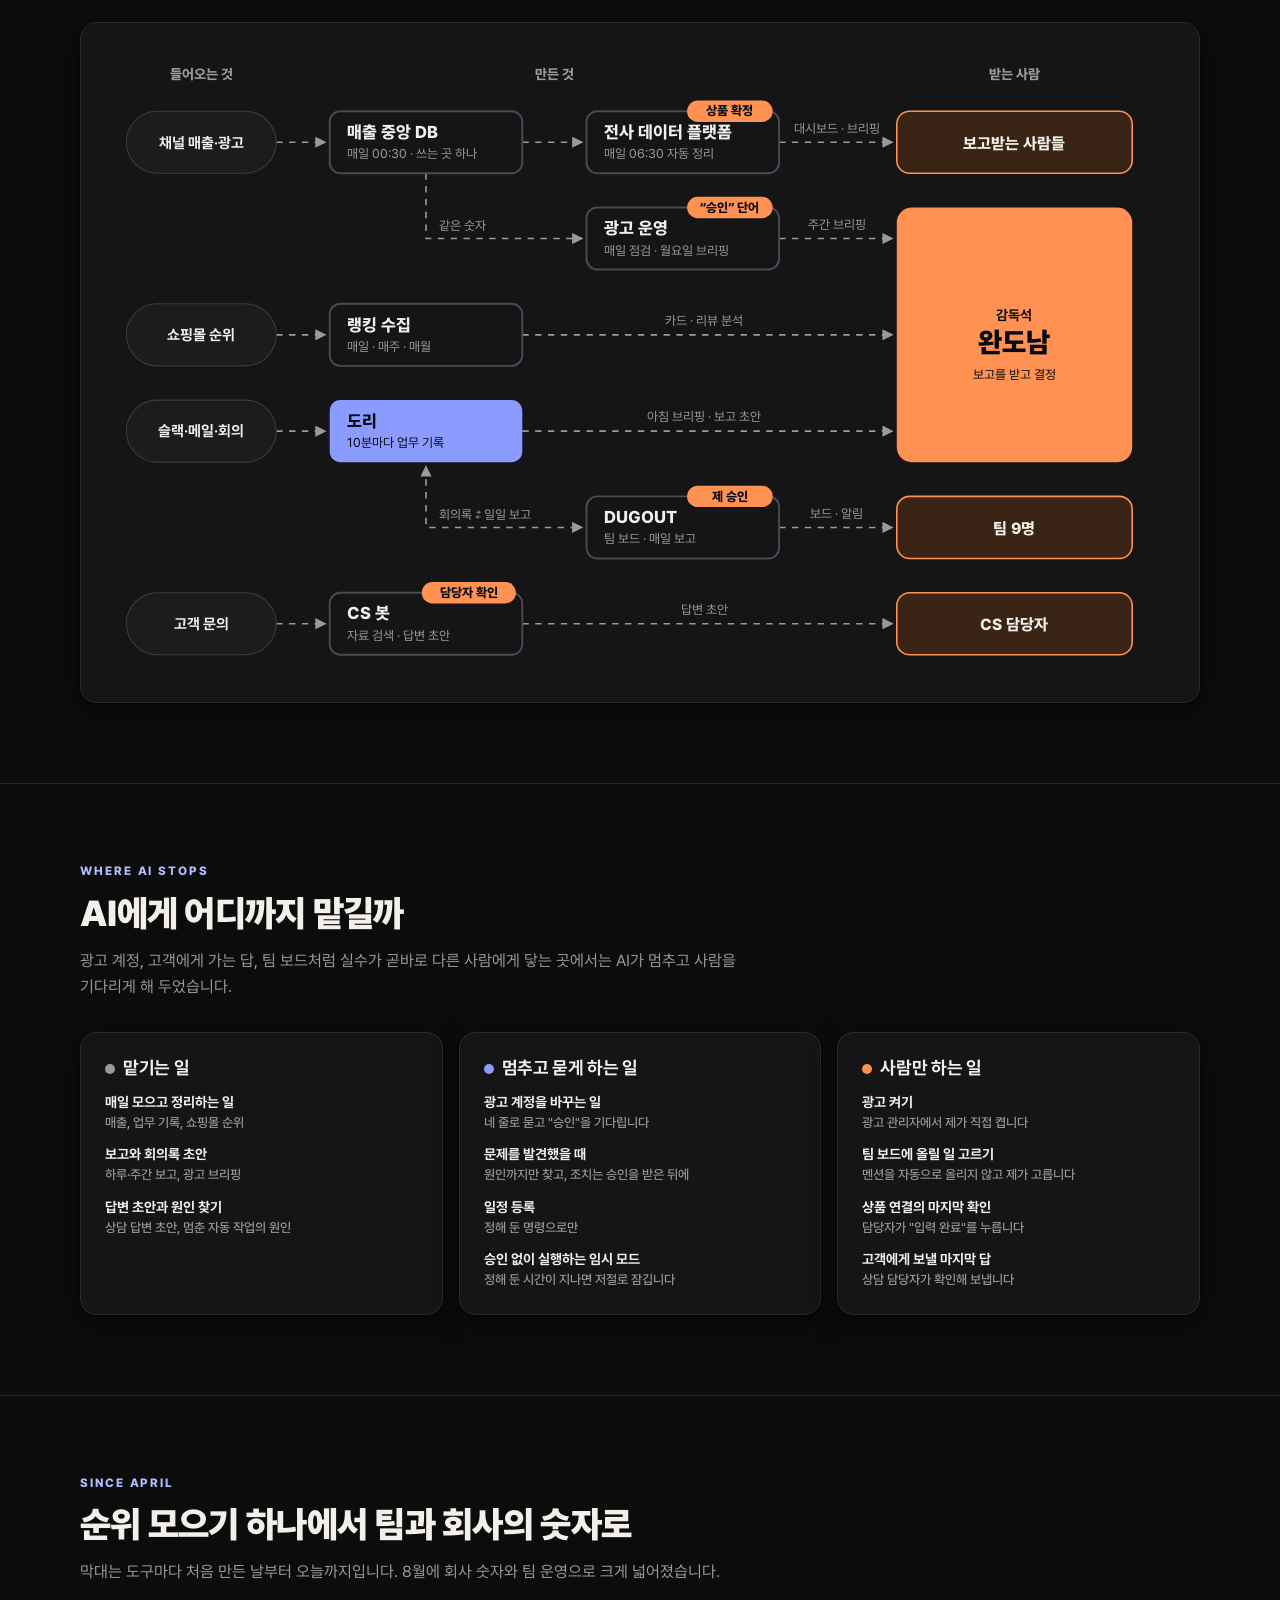
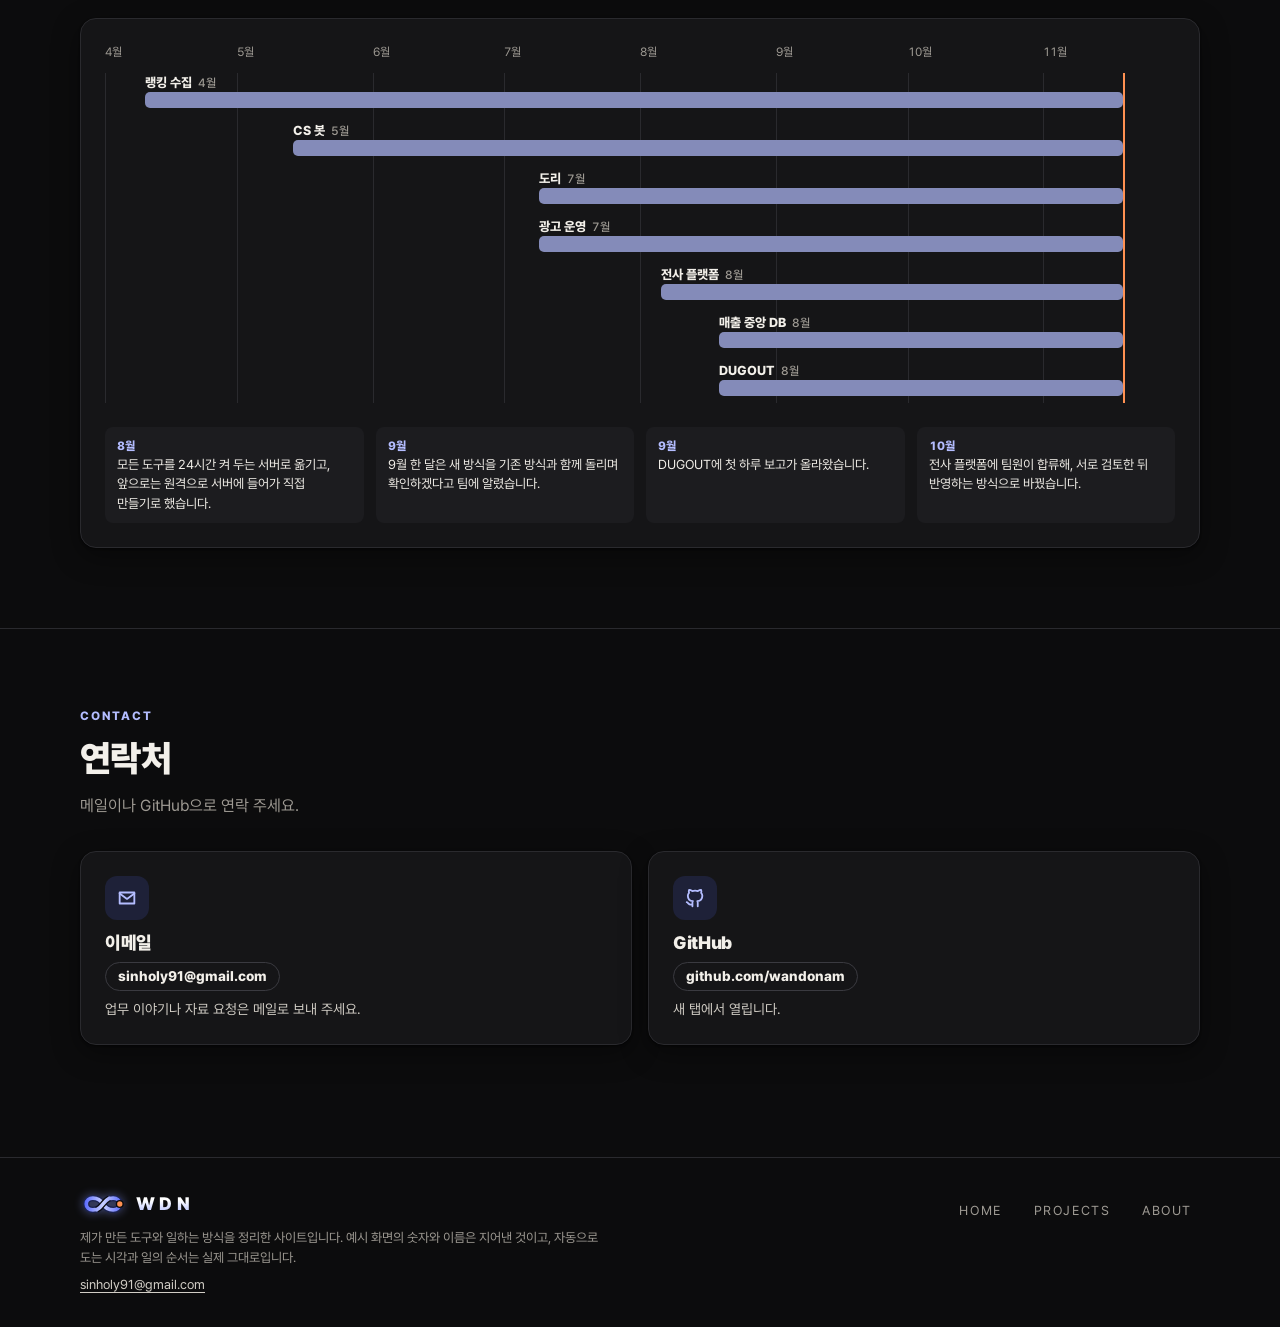
==== commit 9ba4003c: "줄바꿈 정리, 연락 페이지를 소개 하단·푸터로 이동 Co-Authored-By: Claude Fable 5.2 <noreply@anthropic.com>" ====
--- a/about.html
+++ b/about.html
@@ -21,7 +21,7 @@
   <div class="wrap">
     <a class="logo" href="index.html" aria-label="WDN 홈"><span class="logo-mark"><svg class="mark" viewBox="0 0 40 24" aria-hidden="true" focusable="false"><defs><linearGradient id="lgh" x1="4" y1="0" x2="36" y2="0" gradientUnits="userSpaceOnUse"><stop offset="0" stop-color="#5B6BFF"/><stop offset=".5" stop-color="#C9D0FF"/><stop offset="1" stop-color="#5B6BFF"/></linearGradient></defs><path d="M20 12 C24 5.2 34.6 5.2 34.6 12 C34.6 18.8 24 18.8 20 12 C16 5.2 5.4 5.2 5.4 12 C5.4 18.8 16 18.8 20 12 Z" fill="none" stroke="#1C2350" stroke-width="5.6" stroke-linejoin="round"/><path d="M20 12 C24 5.2 34.6 5.2 34.6 12 C34.6 18.8 24 18.8 20 12 C16 5.2 5.4 5.2 5.4 12 C5.4 18.8 16 18.8 20 12 Z" fill="none" stroke="url(#lgh)" stroke-width="3.2" stroke-linejoin="round"/><path d="M14.6 16.9 C17 15.6 18.6 14 20 12 C21.4 10 23 8.4 25.4 7.1" fill="none" stroke="#0C0C0D" stroke-width="5.4" stroke-linecap="butt"/><path d="M14.6 16.9 C17 15.6 18.6 14 20 12 C21.4 10 23 8.4 25.4 7.1" fill="none" stroke="url(#lgh)" stroke-width="3.2" stroke-linecap="round"/><circle class="dot" cx="34.6" cy="12" r="2.9" fill="#FF9152" stroke="#0C0C0D" stroke-width="1.2"/></svg></span><b class="logo-word">WDN</b></a>
     <button class="nav-toggle" id="navToggle" type="button" aria-label="메뉴 열기" aria-expanded="false" aria-controls="siteNav"><span></span><span></span><span></span></button>
-    <nav class="site-nav" id="siteNav" aria-label="사이트 메뉴"><a href="index.html" lang="en">HOME</a><a href="projects.html" lang="en">PROJECTS</a><a href="about.html" aria-current="page" lang="en">ABOUT</a><a href="contact.html" lang="en">CONTACT</a></nav>
+    <nav class="site-nav" id="siteNav" aria-label="사이트 메뉴"><a href="index.html" lang="en">HOME</a><a href="projects.html" lang="en">PROJECTS</a><a href="about.html" aria-current="page" lang="en">ABOUT</a></nav>
   </div>
 </header>
 <main id="main">
@@ -311,12 +311,20 @@
     </div>
   </div>
 </section>
+<section class="sec" id="contact"><div class="wrap">
+  <div class="sec-head"><div class="kicker" lang="en">CONTACT</div><h2>연락처</h2><p>메일이나 GitHub으로 연락 주세요.</p></div>
+  <div class="contact-grid two">
+    <a class="card c-card reveal" href="mailto:sinholy91@gmail.com"><div class="ic"><svg viewBox="0 0 24 24"><path d="M4 6h16v12H4z"/><path d="M4 7l8 6 8-6"/></svg></div><h3>이메일</h3><span class="val">sinholy91@gmail.com</span><p>업무 이야기나 자료 요청은 메일로 보내 주세요.</p></a>
+    <a class="card c-card reveal" href="https://github.com/wandonam" target="_blank" rel="noopener noreferrer"><div class="ic"><svg viewBox="0 0 24 24"><path d="M9 19c-4 1.5-4-2-6-2.5M15 21v-3.5c0-1 .1-1.4-.5-2 2.8-.3 5.5-1.4 5.5-6a4.6 4.6 0 0 0-1.3-3.2 4.2 4.2 0 0 0-.1-3.2s-1-.3-3.4 1.3a11.6 11.6 0 0 0-6.2 0C6.6 2.8 5.6 3.1 5.6 3.1a4.2 4.2 0 0 0-.1 3.2A4.6 4.6 0 0 0 4.2 9.5c0 4.6 2.7 5.7 5.5 6-.6.6-.6 1.2-.5 2V21"/></svg></div><h3>GitHub</h3><span class="val">github.com/wandonam</span><p>새 탭에서 열립니다.</p></a>
+  </div>
+</div></section>
 </main>
 <footer class="site-foot">
   <div class="wrap">
     <div><a class="logo" href="index.html" aria-label="WDN 홈"><span class="logo-mark"><svg class="mark" viewBox="0 0 40 24" aria-hidden="true" focusable="false"><defs><linearGradient id="lgf" x1="4" y1="0" x2="36" y2="0" gradientUnits="userSpaceOnUse"><stop offset="0" stop-color="#5B6BFF"/><stop offset=".5" stop-color="#C9D0FF"/><stop offset="1" stop-color="#5B6BFF"/></linearGradient></defs><path d="M20 12 C24 5.2 34.6 5.2 34.6 12 C34.6 18.8 24 18.8 20 12 C16 5.2 5.4 5.2 5.4 12 C5.4 18.8 16 18.8 20 12 Z" fill="none" stroke="#1C2350" stroke-width="5.6" stroke-linejoin="round"/><path d="M20 12 C24 5.2 34.6 5.2 34.6 12 C34.6 18.8 24 18.8 20 12 C16 5.2 5.4 5.2 5.4 12 C5.4 18.8 16 18.8 20 12 Z" fill="none" stroke="url(#lgf)" stroke-width="3.2" stroke-linejoin="round"/><path d="M14.6 16.9 C17 15.6 18.6 14 20 12 C21.4 10 23 8.4 25.4 7.1" fill="none" stroke="#0C0C0D" stroke-width="5.4" stroke-linecap="butt"/><path d="M14.6 16.9 C17 15.6 18.6 14 20 12 C21.4 10 23 8.4 25.4 7.1" fill="none" stroke="url(#lgf)" stroke-width="3.2" stroke-linecap="round"/><circle class="dot" cx="34.6" cy="12" r="2.9" fill="#FF9152" stroke="#0C0C0D" stroke-width="1.2"/></svg></span><b class="logo-word">WDN</b></a>
-      <p style="margin-top:10px">제가 만든 도구와 일하는 방식을 정리한 사이트입니다. 예시 화면의 숫자와 이름은 지어낸 것이고, 자동으로 도는 시각과 일의 순서는 실제 그대로입니다.</p></div>
-    <nav class="fl" aria-label="바닥 메뉴"><a href="index.html" lang="en">HOME</a><a href="projects.html" lang="en">PROJECTS</a><a href="about.html" lang="en">ABOUT</a><a href="contact.html" lang="en">CONTACT</a></nav>
+      <p style="margin-top:10px">제가 만든 도구와 일하는 방식을 정리한 사이트입니다. 예시 화면의 숫자와 이름은 지어낸 것이고, 자동으로 도는 시각과 일의 순서는 실제 그대로입니다.</p>
+      <p class="foot-mail"><a href="mailto:sinholy91@gmail.com">sinholy91@gmail.com</a></p></div>
+    <nav class="fl" aria-label="바닥 메뉴"><a href="index.html" lang="en">HOME</a><a href="projects.html" lang="en">PROJECTS</a><a href="about.html" lang="en">ABOUT</a></nav>
   </div>
 </footer>
 <script src="assets/site.js"></script>
--- a/assets/site.css
+++ b/assets/site.css
@@ -236,8 +236,8 @@
 @media (max-width:560px){.stepper small{display:none}.stepper b{font-size:var(--fs-14);line-height:1.5}}
 .phase{padding:var(--s6) 0;border-top:1px solid var(--line);scroll-margin-top:72px}
 .phase-head h2{font-size:var(--fs-h3);font-weight:900}
-.phase p.body{font-size:var(--fs-16);color:var(--ink-2);max-width:62ch;margin-bottom:var(--s3)}
-.bul{list-style:none;padding:0;margin:0 0 var(--s4);display:grid;gap:8px;max-width:70ch}
+.phase p.body{font-size:var(--fs-16);color:var(--ink-2);max-width:42em;margin-bottom:var(--s3)}
+.bul{list-style:none;padding:0;margin:0 0 var(--s4);display:grid;gap:8px;max-width:42em}
 .bul li{position:relative;padding-left:20px;font-size:var(--fs-16);color:var(--ink-2)}
 .bul li::before{content:"";position:absolute;left:4px;top:.62em;width:7px;height:7px;border-radius:50%;background:var(--bul);box-shadow:var(--pt-glow)}
 .tl{list-style:none;margin:0 0 var(--s5);padding:0;display:grid;gap:0;max-width:760px}
@@ -286,7 +286,10 @@
 .site-foot .wrap{display:flex;flex-wrap:wrap;gap:var(--s4);justify-content:space-between;align-items:flex-start}
 .site-foot .fl{display:flex;flex-wrap:wrap;gap:6px 16px;font-size:var(--fs-14);line-height:1.5}
 .site-foot .fl a:hover{color:var(--ink)}
-.site-foot p{font-size:var(--fs-13);color:var(--muted);max-width:52ch;line-height:1.5}
+.site-foot p{font-size:var(--fs-13);color:var(--muted);max-width:40em;line-height:1.5}
+.site-foot .foot-mail{margin-top:8px}
+.site-foot .foot-mail a{color:var(--ink-2);text-underline-offset:3px}
+.site-foot .foot-mail a:hover{color:var(--ink)}
 .sec.tight{padding:var(--s7) 0}
 @media (max-width:640px){.loop-stage .loop-label{display:none!important}}
 .pcard .mini-fig{border-radius:var(--r-sm);background:var(--surface-2);border:1px solid var(--line);margin-top:auto;height:96px;position:relative;overflow:hidden;display:block;place-items:initial}
@@ -462,7 +465,7 @@
 .home-hero + .sec{border-top:0;padding-top:var(--s3)}
 @media (max-width:960px){.home-hero .wrap{grid-template-columns:1fr}}
 .home-hero .hero-goal{font-size:var(--fs-16);color:var(--ink-2);margin:0 0 var(--s4);max-width:46ch}
-.page-head .lead.greet{max-width:62ch;line-height:1.75}
+.page-head .lead.greet{max-width:44em;line-height:1.75}
 .logo-mark .mark{filter:drop-shadow(0 0 5px rgba(140,155,255,.45))}
 .logo-mark .mark .dot{transform-box:fill-box;transform-origin:center;transition:transform .25s}
 .logo:hover .mark .dot,.logo:focus-visible .mark .dot{transform:scale(1.35)}
@@ -477,9 +480,10 @@
 .phase-head .k{border:1px solid var(--line-2);border-radius:999px;padding:4px 10px 4px 11px;white-space:nowrap}
 .site-nav a,.site-foot .fl a{letter-spacing:.12em;font-size:var(--fs-13);line-height:1.5}
 :root{--r-lg:16px;--r-md:12px;--r-sm:8px;--s1:4px;--s2:8px;--s3:12px;--s4:16px;--s5:24px;--s6:32px;--s7:48px;--s8:80px;--bg:#0C0C0D;--surface:#151517;--surface-2:#1C1C1F;--ink:#F3F0EA;--ink-2:#D2CEC6;--muted:#9E9A93;--line:#2A2A2E;--line-2:#3A3A40;--brand:#B4BDFF;--brand-hi:#C9D0FF;--brand-soft:#1E2138;--brand-ink:#0C0C0D;--brand-glow:rgba(180,189,255,.3);--btn:#ECE8E0;--btn-hi:#FFFFFF;--btn-press:#D6D1C7;--btn-ink:#0C0C0D;--me:#ECE8E0;--ai:#8C9BFF;--ai-soft:#1E2138;--ai-ink:#070A12;--ai-glow:rgba(140,155,255,.45);--loop-blue:#8C9BFF;--human:#FF9152;--human-soft:#3A2416;--human-ink:#070A12;--auto:#9E9A93;--auto-soft:#1C1C1F;--glow:0 0 0 1px rgba(255,255,255,.06),0 10px 40px rgba(0,0,0,.45);--shadow:0 1px 2px rgba(0,0,0,.5),0 8px 28px rgba(0,0,0,.4);--top-bg:rgba(12,12,13,.82);--wash:rgba(255,255,255,.035);--title-a:#FFFFFF;--title-b:#D9D5CE;--label-bg:rgba(21,21,23,.86);--btn-glow:none;--pt-glow:none;--bul:var(--muted);--flow:#6E6B66;--flow-op:1;--box-line:#4A4A51;--well:var(--surface);--bar-2:#3E3E44;--bar-3:#333338;--hover-ring:var(--line-2);--tw-shade:rgba(0,0,0,.55);--ba-line:var(--brand);--ba-bg:var(--surface-2);--maybe-bg:var(--surface);--avatar-bg:var(--surface-2);--avatar-glow:none;color-scheme:dark;--mono:"Pretendard","Apple SD Gothic Neo","Malgun Gothic",sans-serif;--fs-12:12px;--fs-13:13px;--fs-14:14px;--fs-16:16px;--fs-18:18px;--fs-22:22px;--fs-28:28px;--fs-sub:clamp(18px,2.2vw,22px);--fs-h3:clamp(22px,3vw,28px);--fs-h2:clamp(28px,3.6vw,36px);--fs-h1:clamp(32px,5vw,52px);--fs-hero:clamp(40px,6.2vw,80px)}
-body{margin:0;color:var(--ink);font-family:"Pretendard","Apple SD Gothic Neo","Malgun Gothic",sans-serif;font-size:var(--fs-16);-webkit-text-size-adjust:100%;overflow-x:hidden;word-break:keep-all;overflow-wrap:break-word;background:var(--bg);line-height:1.65}
-h1,h2,h3,.lead,.hero-sub,.sec-head p,.pcard p{text-wrap:balance}
-p,li,dd,.ba-b,.ba-a,.tl .x{text-wrap:pretty}
+body{margin:0;color:var(--ink);font-family:"Pretendard","Apple SD Gothic Neo","Malgun Gothic",sans-serif;font-size:var(--fs-16);-webkit-text-size-adjust:100%;overflow-x:hidden;word-break:keep-all;overflow-wrap:break-word;background:var(--bg);line-height:1.65;text-wrap:pretty}
+h1,h2,h3,.hero-sub{text-wrap:balance}
+.u{display:inline-block;max-width:100%}
+.lead b{white-space:nowrap}
 .sec-head h2{font-size:var(--fs-h2);font-weight:900;margin-bottom:var(--s3);letter-spacing:-.02em}
 .page-head h1{font-size:var(--fs-h1);font-weight:900;margin-bottom:var(--s3);letter-spacing:-.03em;line-height:1.15}
 .tag,.cta,th,.keys li>b,.conf,.pcard .when,.pcard .pno,.ba-b span,.ba-a span,.block-t{white-space:nowrap}
@@ -495,12 +499,12 @@
 .apply-grid h3{font-size:var(--fs-16);font-weight:800;margin-bottom:6px;display:flex;align-items:center;gap:8px;position:relative}
 .apply-grid h3 .dot{position:absolute;left:-16px;top:50%;margin-top:-5px}
 .stat span{color:var(--muted);display:block;font-size:var(--fs-13);line-height:1.45;margin-top:4px}
-@media (max-width:640px){.site-foot .fl{display:grid;grid-template-columns:repeat(2,max-content);column-gap:32px;row-gap:0}.site-foot .fl a{padding:0;min-height:44px}}
+@media (max-width:640px){.site-foot .fl{display:grid;grid-template-columns:repeat(3,max-content);column-gap:32px;row-gap:0}.site-foot .fl a{padding:0;min-height:44px}}
 .block-t{font-size:var(--fs-13);font-weight:800;color:var(--muted);display:flex;align-items:center;gap:var(--s2);margin:0 0 12px;line-height:1.5}
 *+.block-t{margin-top:40px}
-main p{max-width:62ch}
+main p{max-width:42em}
 .home-hero .hero-sub,.home-hero .hero-goal,.home-hero .lede{max-width:560px}
-.intro-card p{color:var(--ink-2);max-width:62ch}
+.intro-card p{color:var(--ink-2);max-width:42em}
 .crumb a{color:var(--muted);display:inline-flex;align-items:center;min-height:40px;padding:0 4px;margin-left:-4px;margin-right:-4px}
 .tl li::before{content:"";position:absolute;top:16px;width:12px;height:12px;border-radius:50%;background:var(--bg);border:2px solid var(--brand);box-shadow:var(--pt-glow);left:-9px}
 details.maybe{margin-top:var(--s5);border:1px dashed var(--line-2);border-radius:var(--r-md);background:var(--maybe-bg);padding:0 16px}
@@ -510,7 +514,7 @@
 .pcard .pc-top{display:flex;align-items:center;justify-content:flex-start;gap:12px}
 @media (min-width:861px){.team-fig{grid-template-columns:minmax(0,560px) minmax(0,1fr)}}
 .roles{list-style:none;margin:0;padding:0;display:grid;gap:10px;max-width:520px}
-.page-head .lead{max-width:56ch;font-size:var(--fs-18);color:var(--ink);line-height:1.5}
+.page-head .lead{max-width:44em;font-size:var(--fs-18);color:var(--ink);line-height:1.5}
 .page-head .relief{color:var(--brand);font-size:var(--fs-14);font-weight:600;margin-top:10px}
 @media (max-width:640px){.sec{padding:56px 0}.sec.tight{padding:40px 0}.pcard,.who-card,.day{padding:20px}}
 .bar-svg text{font-size:var(--fs-14)}
